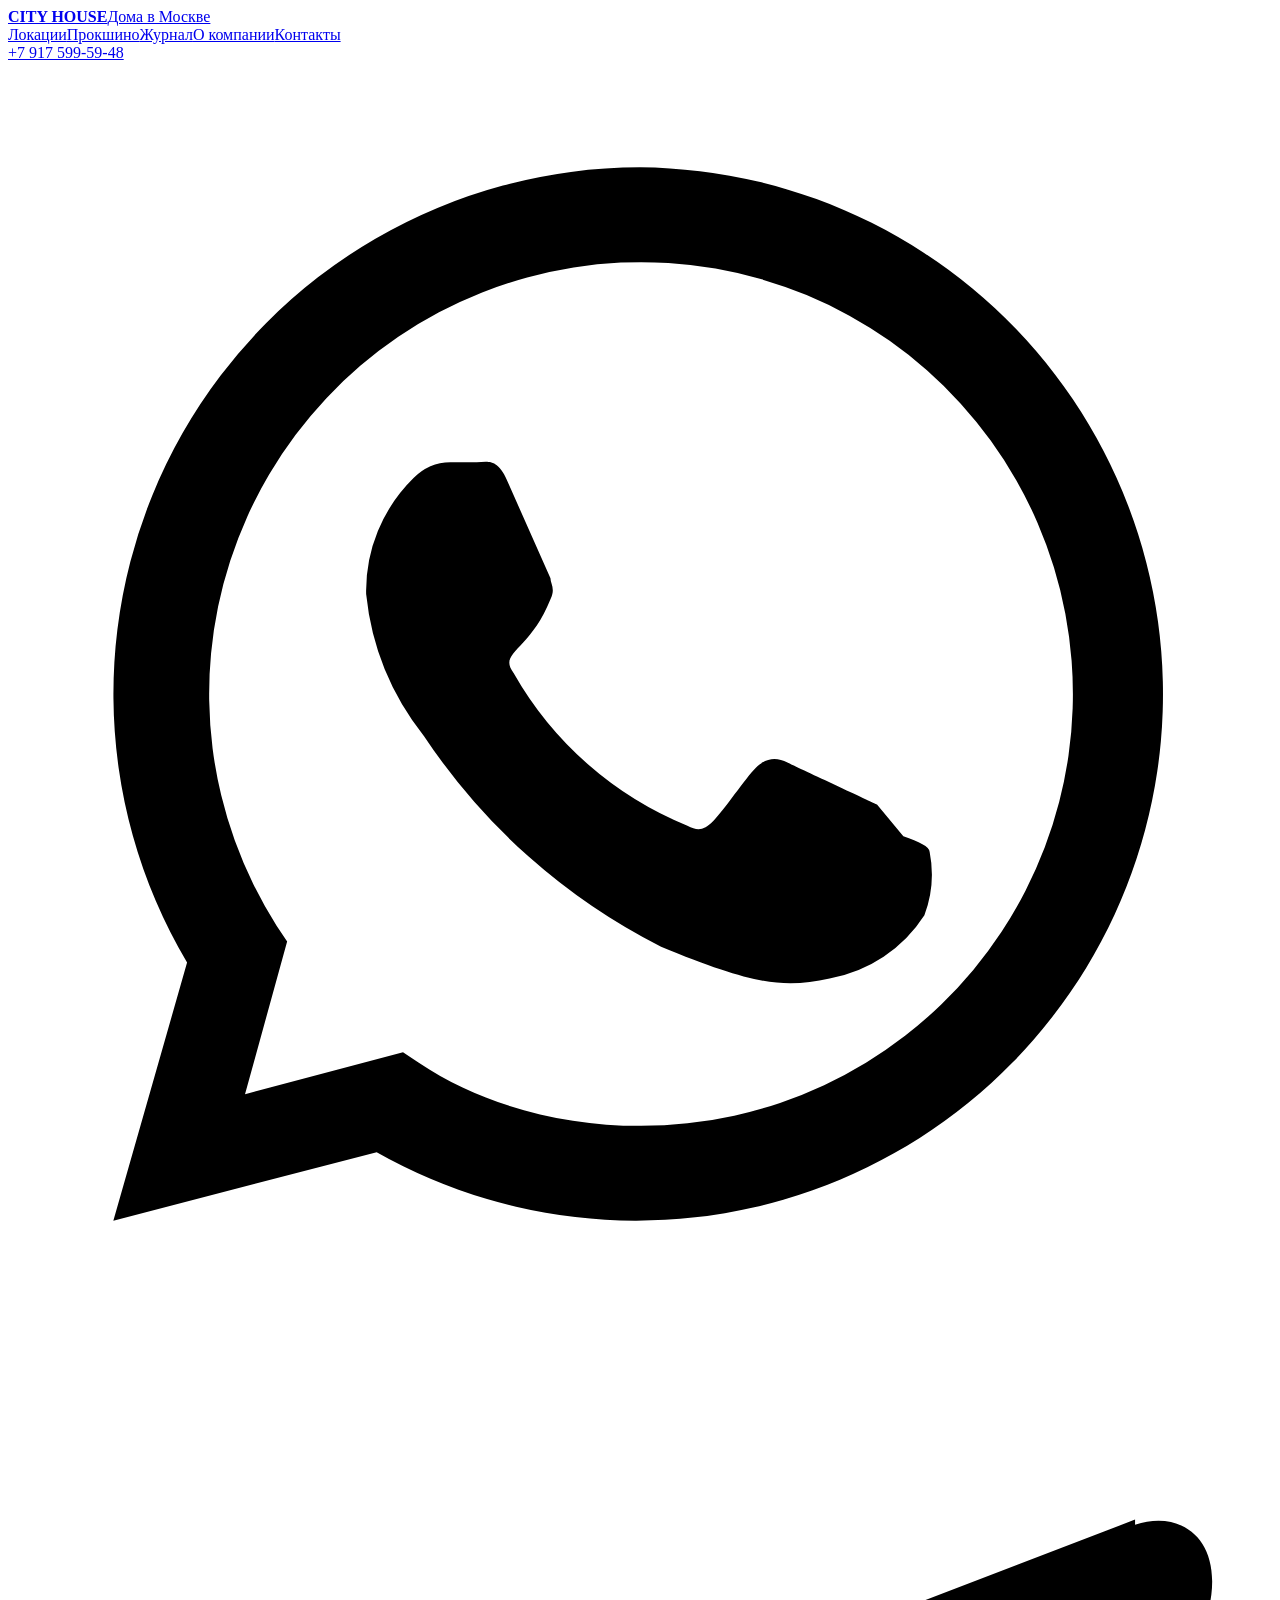
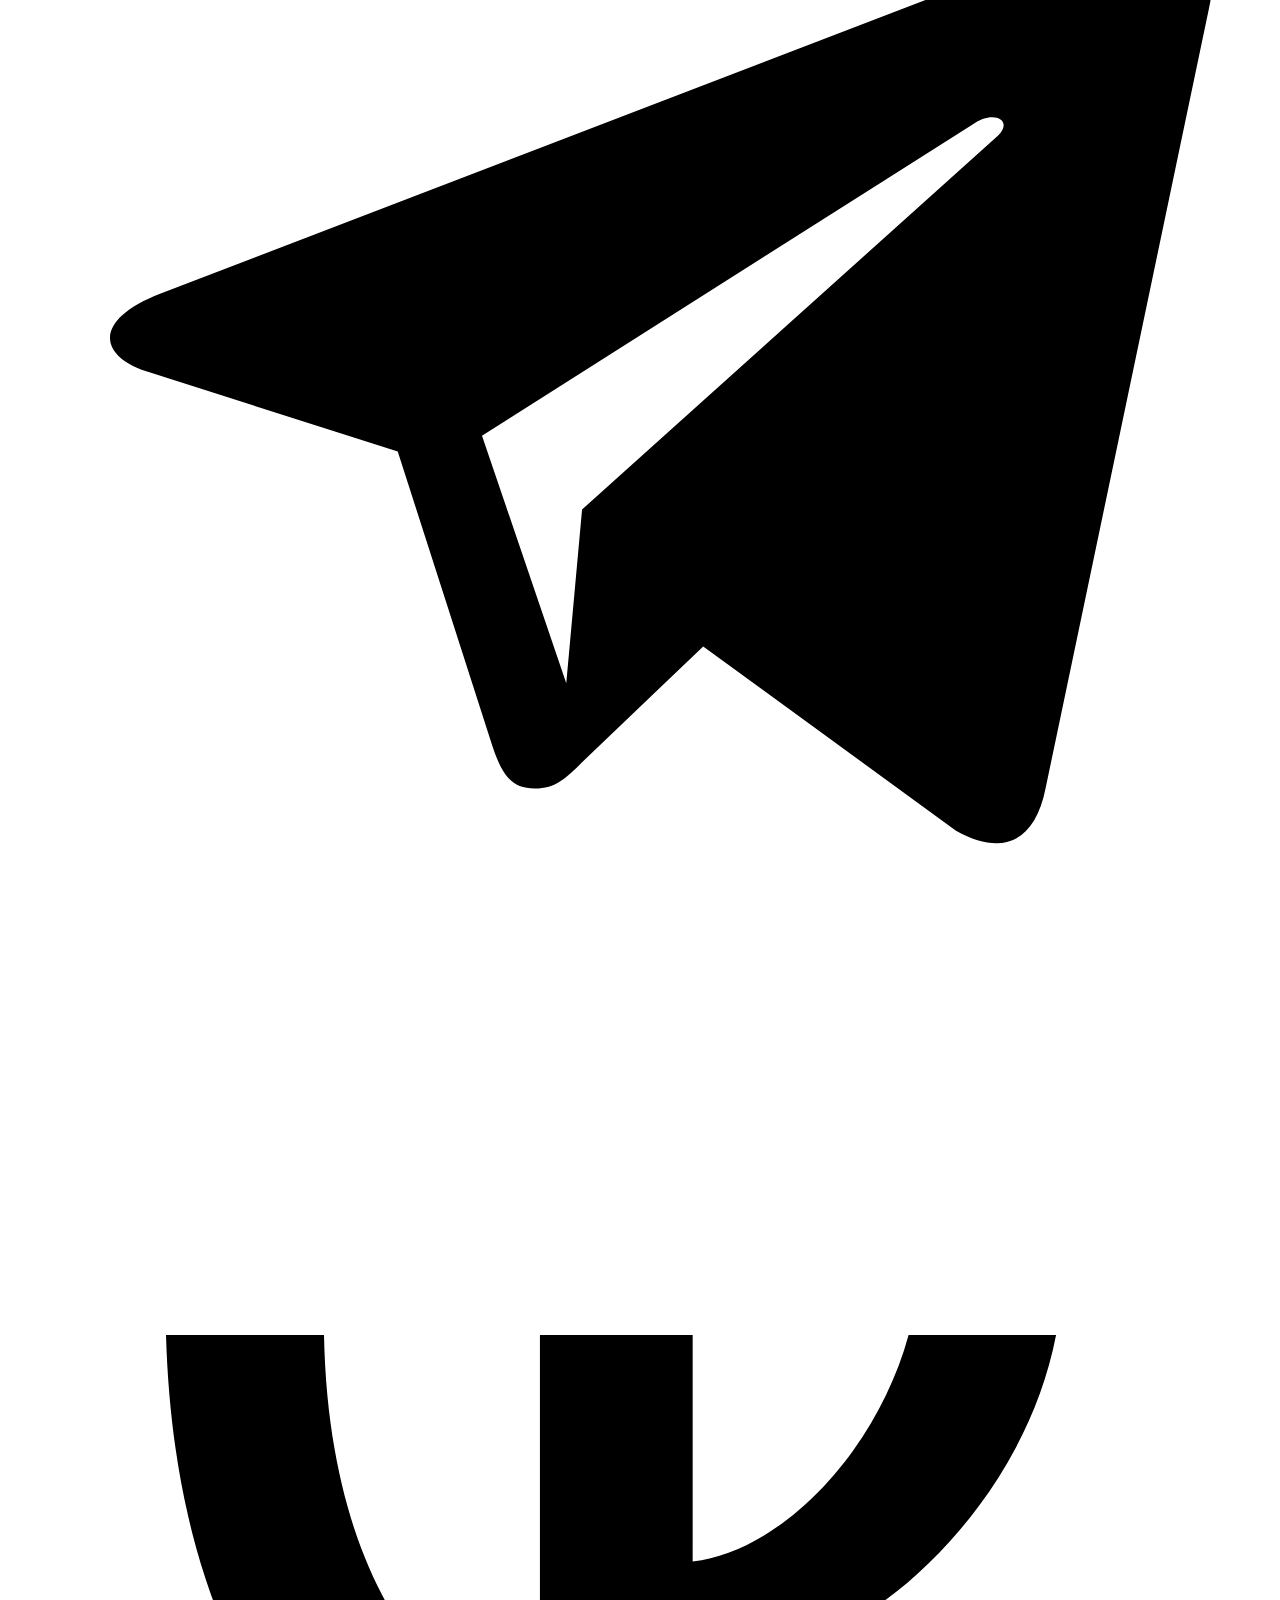
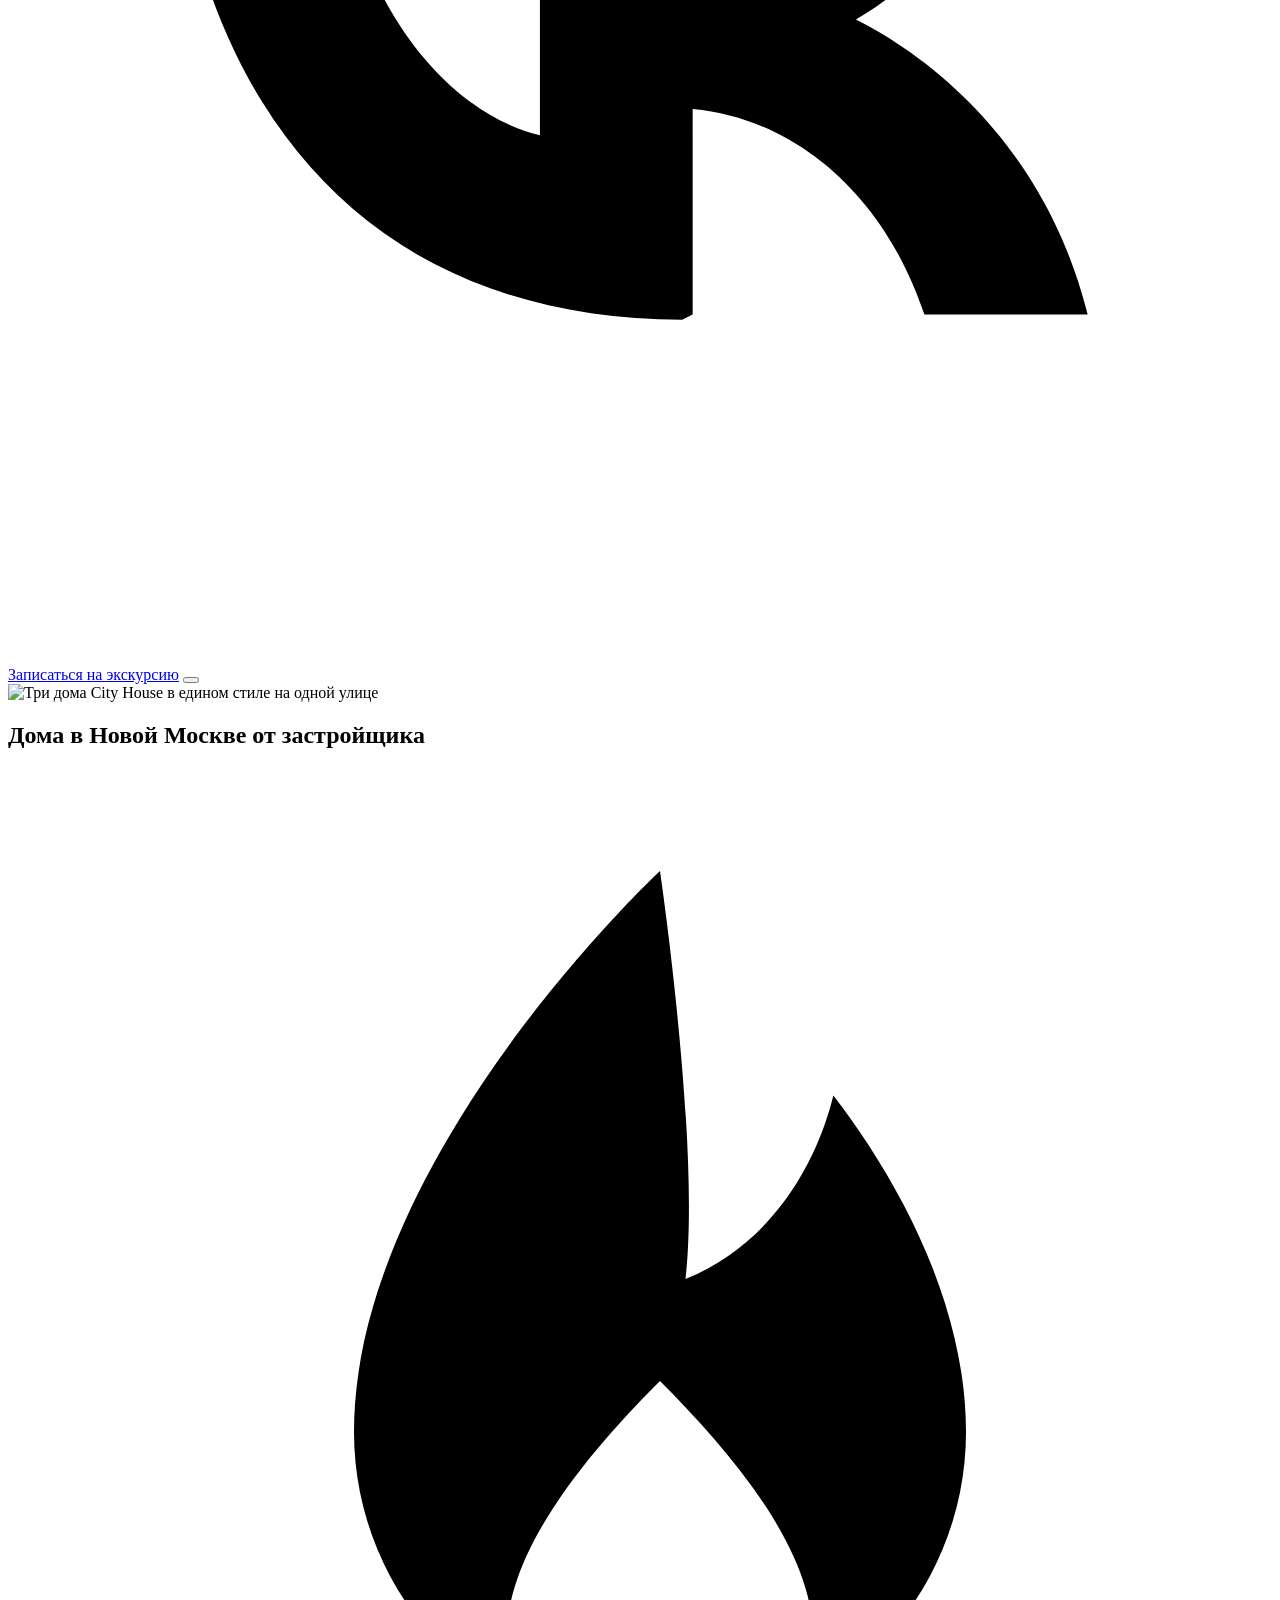
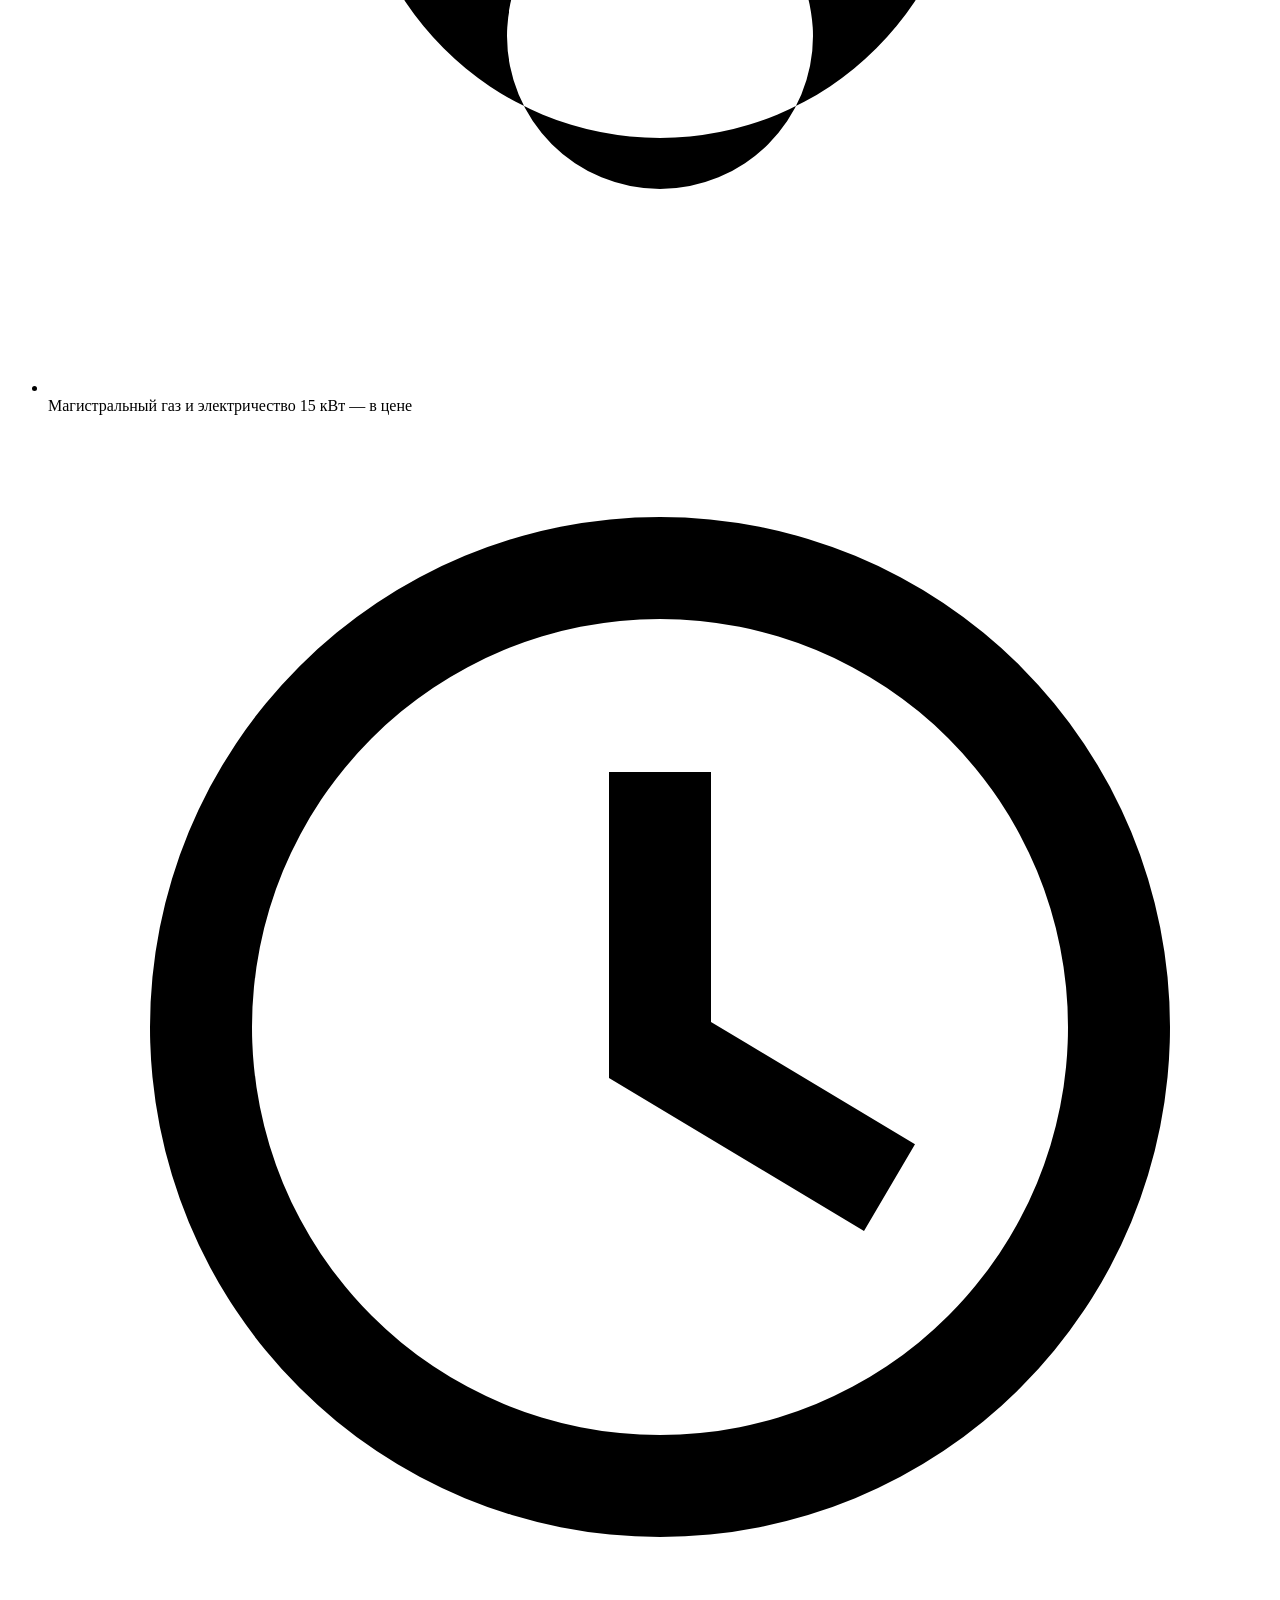
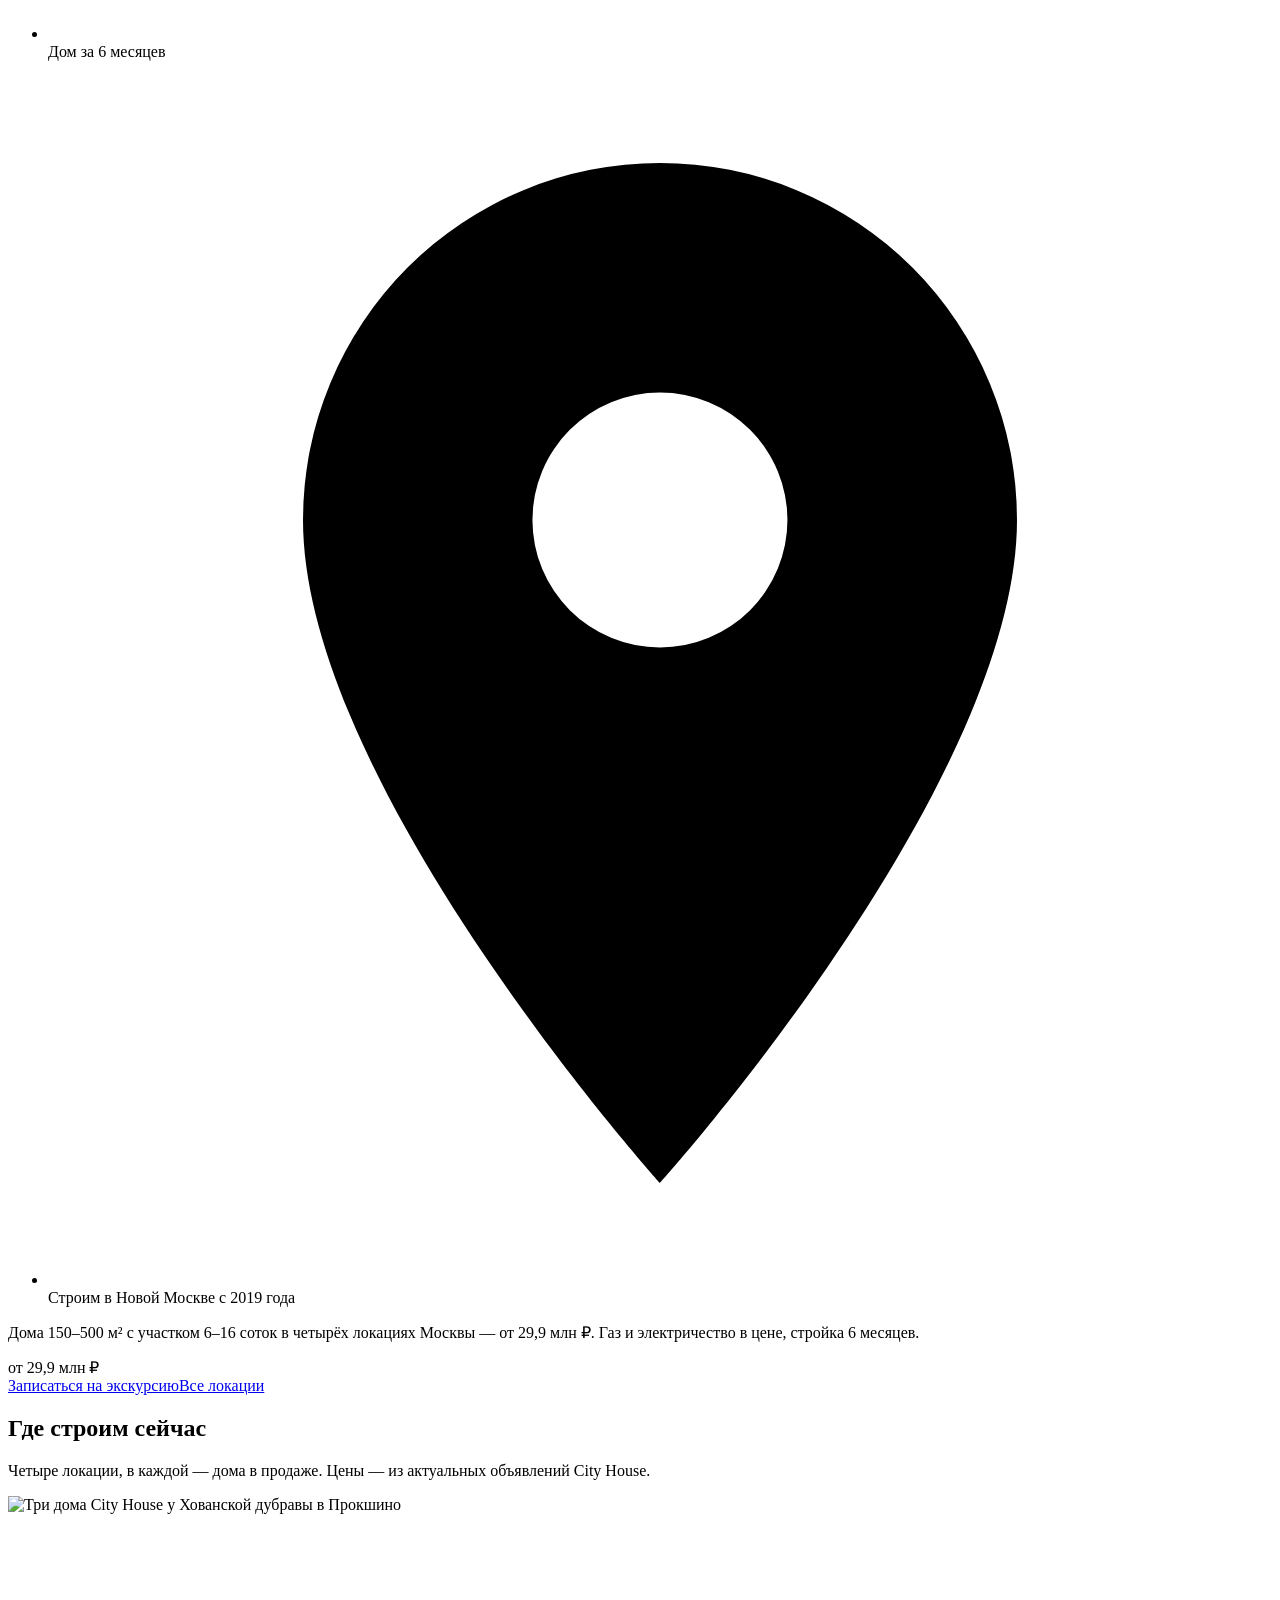
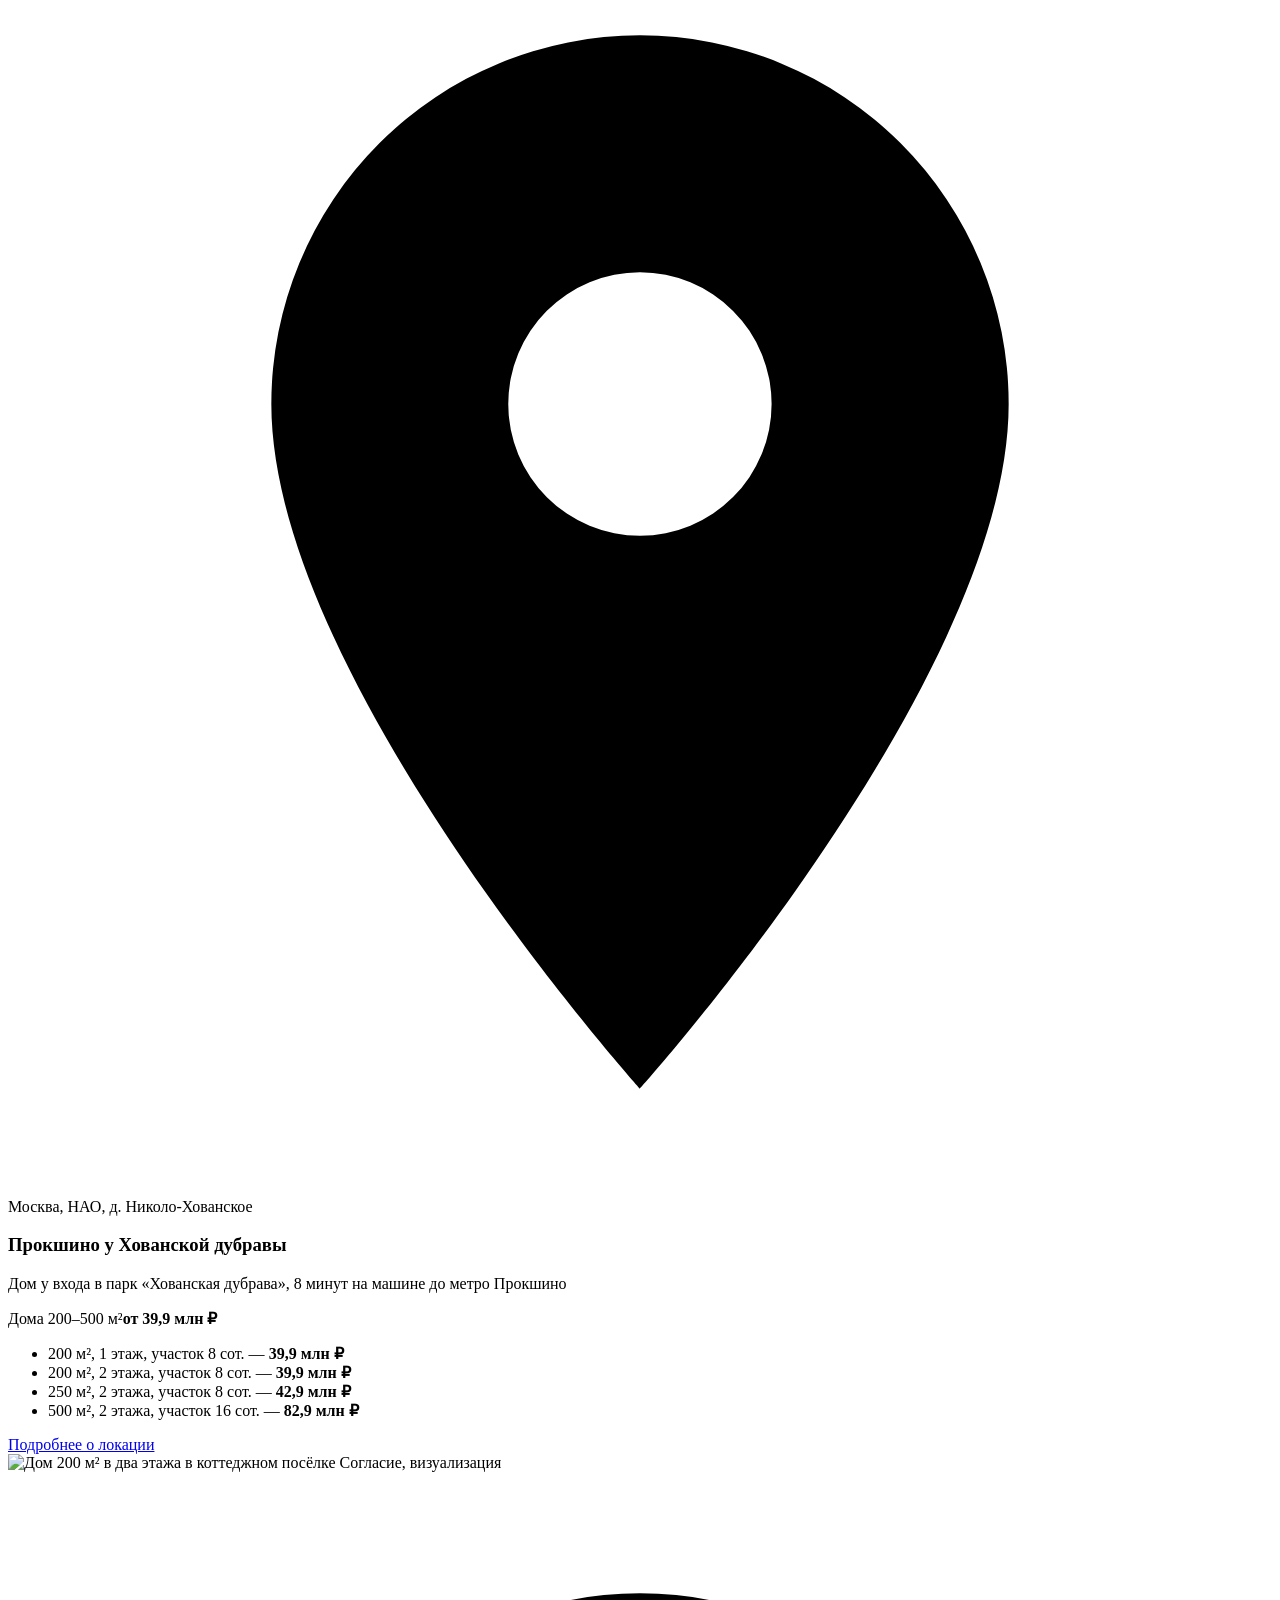
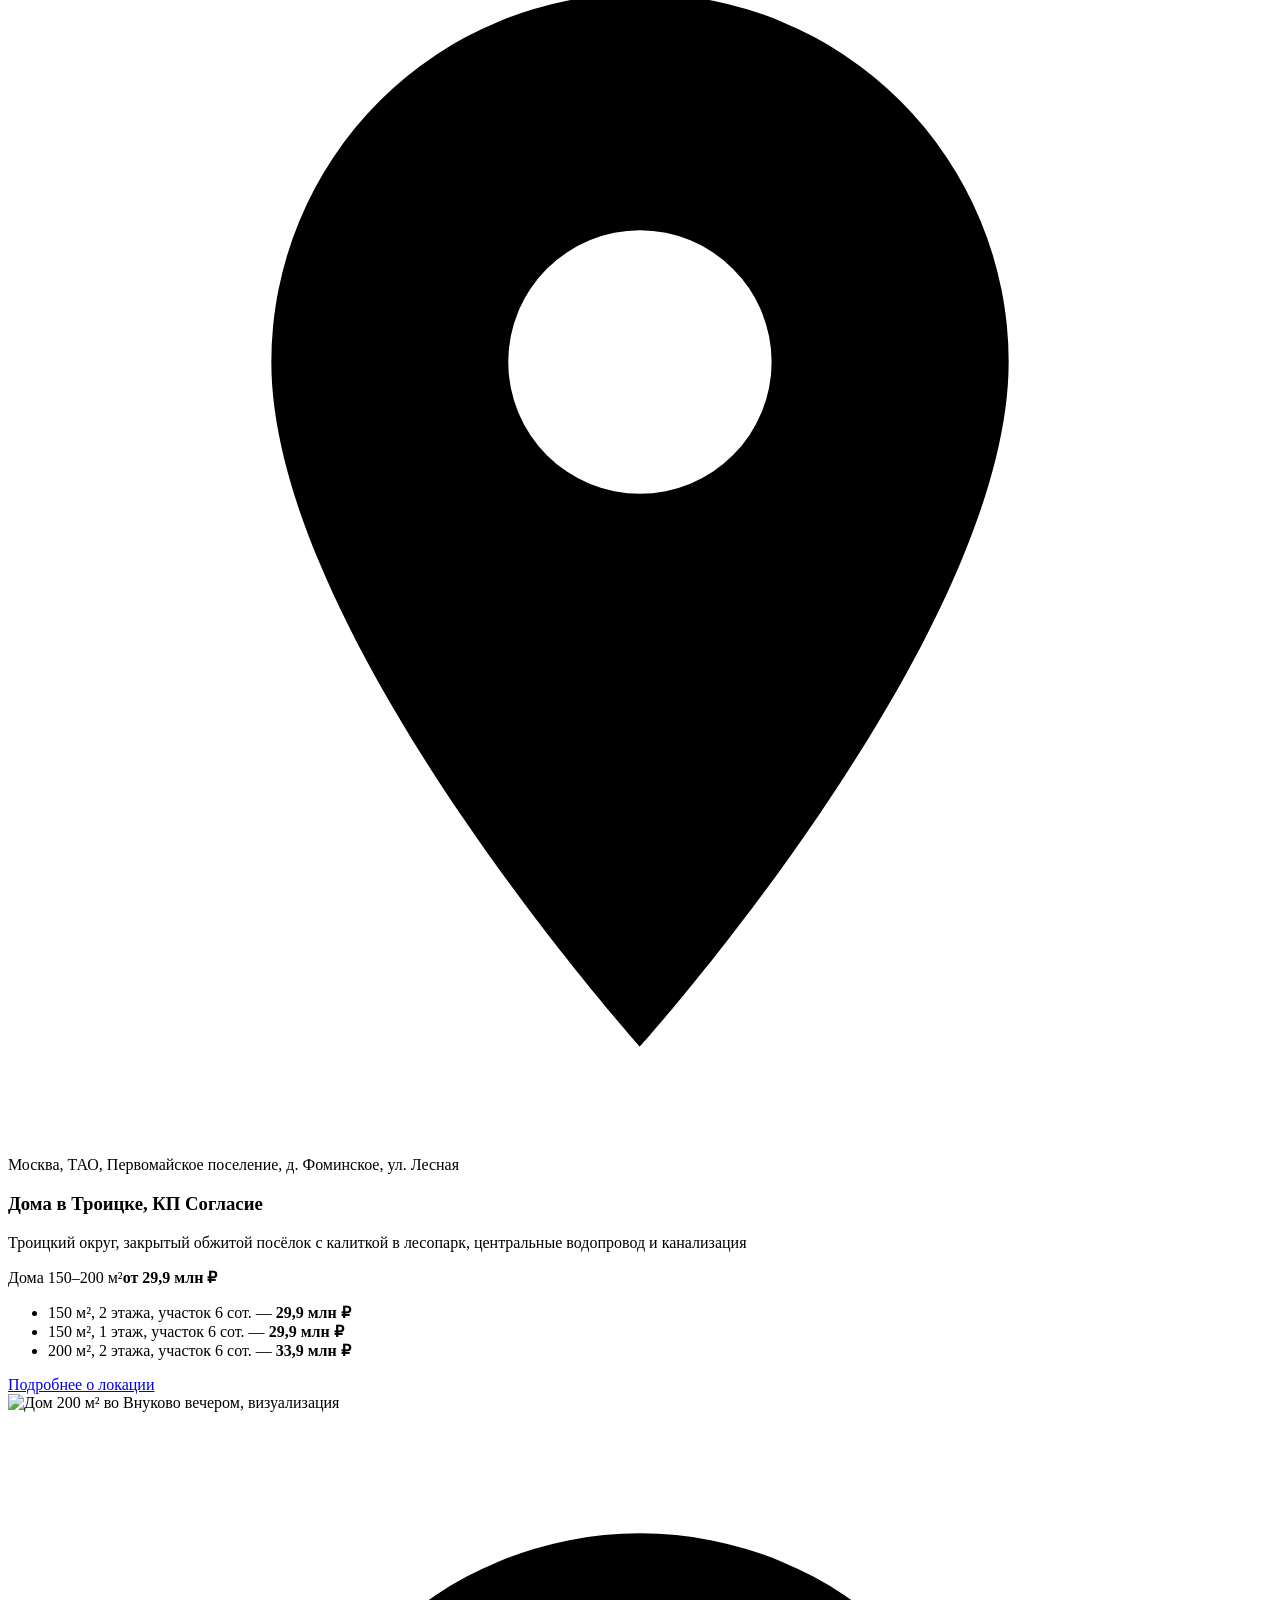
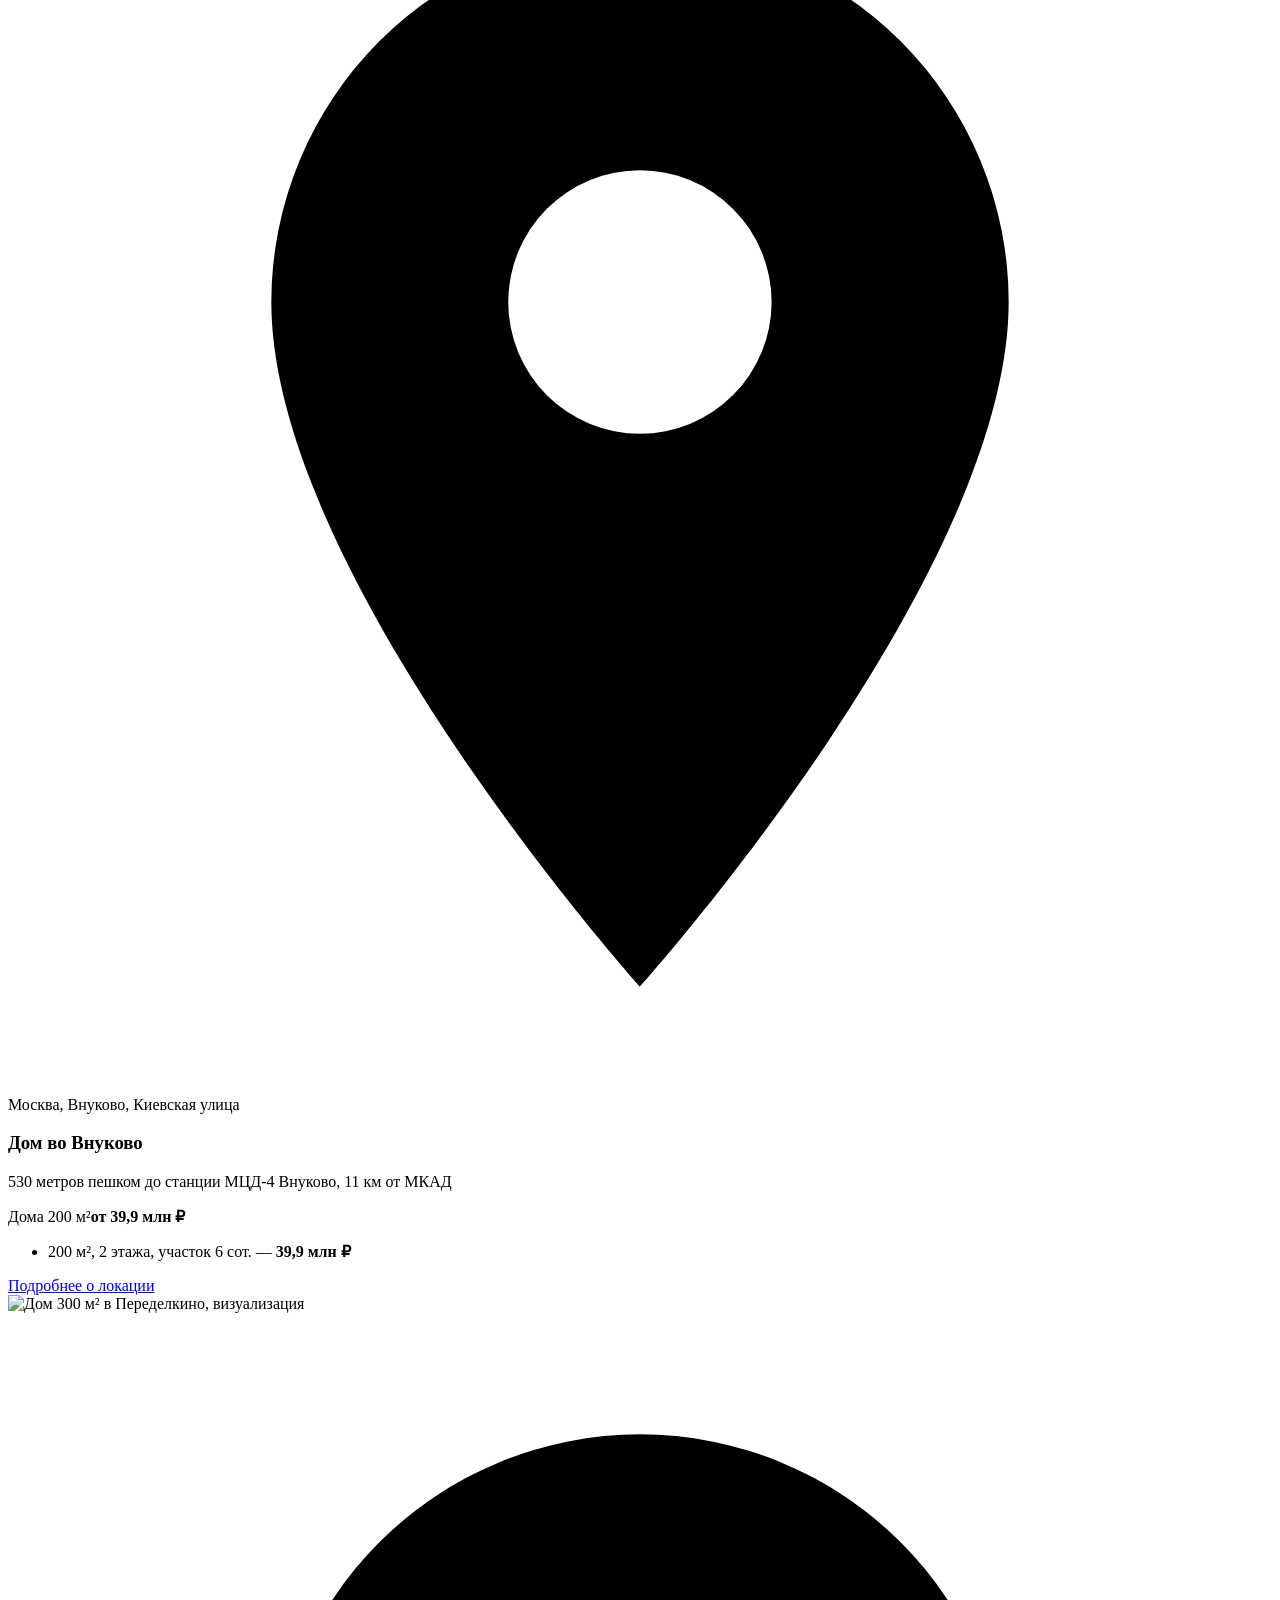
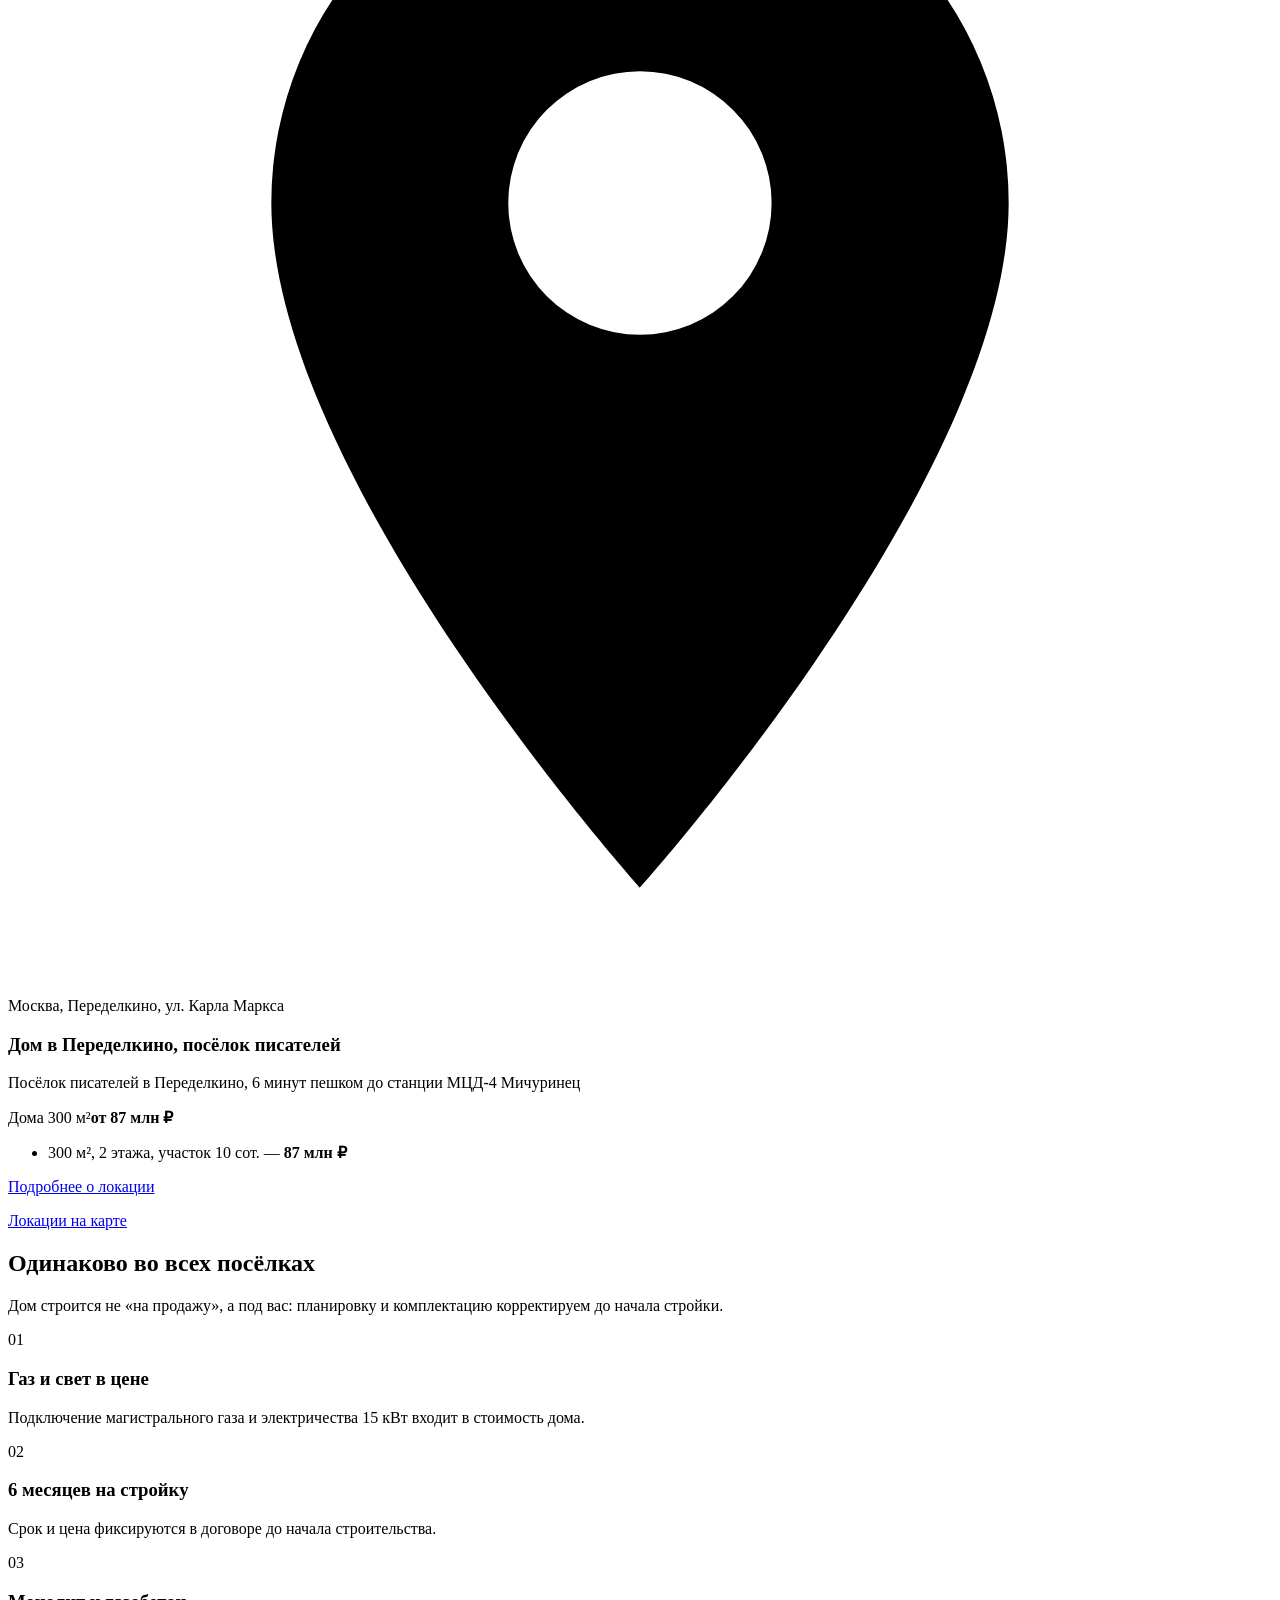
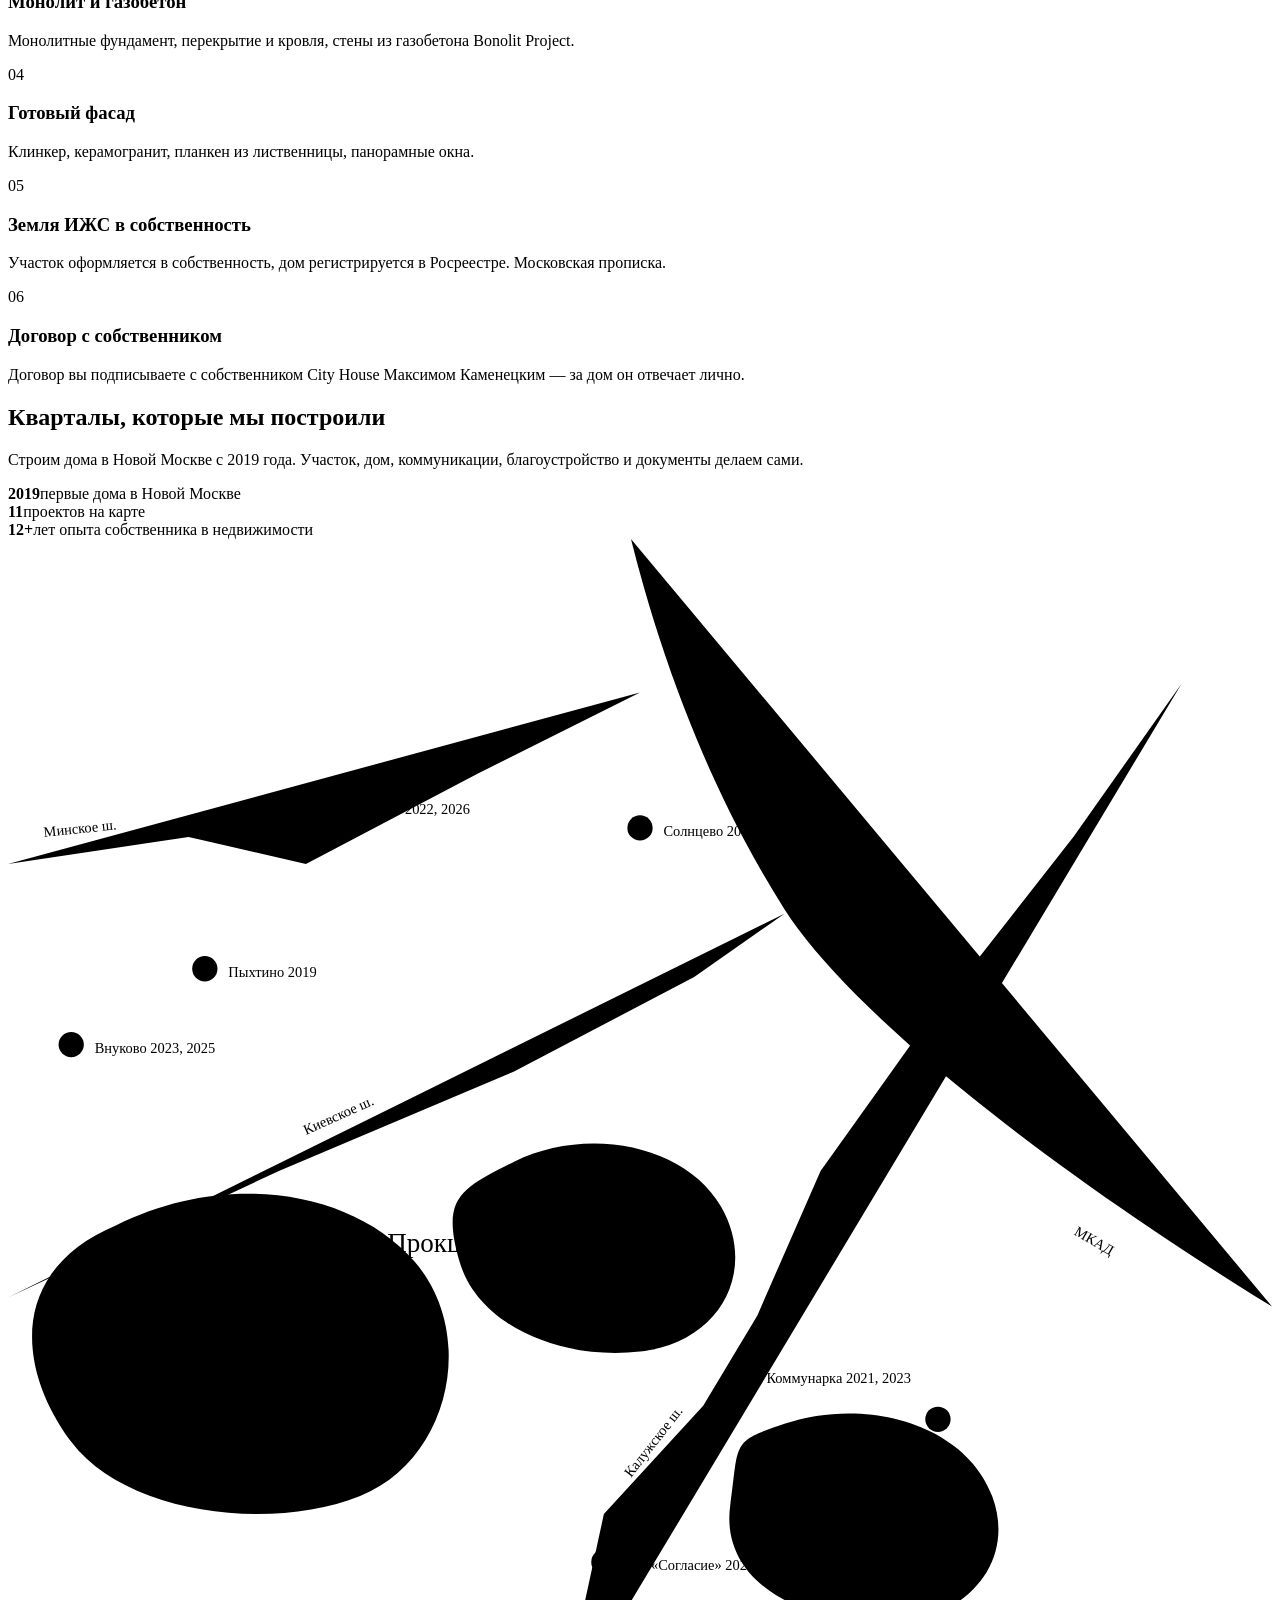
==== index.html @ 0c7457d8 "лендинги Внуково и Переделкино: УТП, лот во всю ширину" ====
<!doctype html>
<html lang="ru">
<head>
<script>document.documentElement.classList.add('js')</script>
<meta charset="utf-8">
<meta name="viewport" content="width=device-width, initial-scale=1, viewport-fit=cover">
<title>Купить дом в Новой Москве от застройщика · City House</title>
<meta name="description" content="Дома 150–500 м² с участком от застройщика: Прокшино и КП Согласие в Новой Москве, Внуково, Переделкино. Газ в цене, стройка 6 месяцев, от 29,9 млн ₽.">
<meta name="robots" content="noindex, nofollow">
<link rel="canonical" href="https://city-house.msk.ru/">
<meta property="og:type" content="website">
<meta property="og:locale" content="ru_RU">
<meta property="og:site_name" content="City House">
<meta property="og:title" content="Купить дом в Новой Москве от застройщика · City House">
<meta property="og:description" content="Дома 150–500 м² с участком от застройщика: Прокшино и КП Согласие в Новой Москве, Внуково, Переделкино. Газ в цене, стройка 6 месяцев, от 29,9 млн ₽.">
<meta property="og:url" content="https://city-house.msk.ru/">
<meta property="og:image" content="https://city-house.msk.ru/img/tri-doma.jpg">
<meta name="twitter:card" content="summary_large_image">
<link rel="preload" href="/city-house-preview/assets/fonts/prata-cyrillic.woff2" as="font" type="font/woff2" crossorigin>
<link rel="preload" href="/city-house-preview/assets/fonts/manrope-cyrillic.woff2" as="font" type="font/woff2" crossorigin>
<link rel="preload" as="image" href="/city-house-preview/img/tri-doma.webp" type="image/webp" fetchpriority="high">
<link rel="stylesheet" href="/city-house-preview/assets/site.css?v=6b08f1cf">
<link rel="icon" href="/city-house-preview/img/favicon.svg" type="image/svg+xml">
<link rel="icon" href="/city-house-preview/img/favicon-180.png" sizes="180x180" type="image/png">
<link rel="apple-touch-icon" href="/city-house-preview/img/favicon-180.png">
<script type="application/ld+json">
{
 "@context": "https://schema.org",
 "@graph": [
  {
   "@type": "Organization",
   "@id": "https://city-house.msk.ru/#org",
   "name": "City House",
   "url": "https://city-house.msk.ru/",
   "telephone": "+7 917 599-59-48",
   "email": "max-kamen@yandex.ru",
   "legalName": "ИП Каменецкий Максим Александрович",
   "taxID": "504106874779",
   "foundingDate": "2019",
   "address": {
    "@type": "PostalAddress",
    "addressLocality": "Москва",
    "addressCountry": "RU"
   },
   "areaServed": "Москва",
   "founder": {
    "@type": "Person",
    "name": "Максим Каменецкий"
   },
   "logo": "https://city-house.msk.ru/img/favicon-180.png"
  },
  {
   "@type": "WebSite",
   "@id": "https://city-house.msk.ru/#site",
   "url": "https://city-house.msk.ru/",
   "name": "City House",
   "inLanguage": "ru",
   "publisher": {
    "@id": "https://city-house.msk.ru/#org"
   }
  },
  {
   "@type": "FAQPage",
   "mainEntity": [
    {
     "@type": "Question",
     "name": "Что входит в цену дома?",
     "acceptedAnswer": {
      "@type": "Answer",
      "text": "Участок в собственность, дом и подключение магистрального газа и электричества 15 кВт — во всех локациях. Дом сдаётся в тёплом контуре с фасадом и коммуникациями и регистрируется в Росреестре. Внутренняя отделка в цену не входит."
     }
    },
    {
     "@type": "Question",
     "name": "Сколько строится дом?",
     "acceptedAnswer": {
      "@type": "Answer",
      "text": "6 месяцев. Срок и цена фиксируются в договоре до начала строительства."
     }
    },
    {
     "@type": "Question",
     "name": "Можно изменить планировку?",
     "acceptedAnswer": {
      "@type": "Answer",
      "text": "Да. Планировку, площадь и комплектацию корректируем под ваши пожелания."
     }
    },
    {
     "@type": "Question",
     "name": "Можно ли взять ипотеку?",
     "acceptedAnswer": {
      "@type": "Answer",
      "text": "Да, в том числе семейную. Подберём программу и сопроводим одобрение."
     }
    },
    {
     "@type": "Question",
     "name": "Нужен ли эскроу-счёт?",
     "acceptedAnswer": {
      "@type": "Answer",
      "text": "Готовый дом, зарегистрированный в Росреестре, продаётся по договору купли-продажи — эскроу такой сделке не нужен. Если вы хотите строить в ипотеку через эскроу, работаем с аккредитованными подрядчиками — это дороже примерно на 5%."
     }
    },
    {
     "@type": "Question",
     "name": "Можно приехать посмотреть?",
     "acceptedAnswer": {
      "@type": "Answer",
      "text": "Да, в любое удобное время: покажем участок, дом на стройке и готовый дом. Наши объекты — в 20 минутах друг от друга."
     }
    }
   ]
  }
 ]
}
</script>
</head>
<body>

<!-- ШАПКА: общая для всех страниц -->
<header class="site-head">
  <div class="hd">
    <a href="/city-house-preview/" class="logo"><b>CITY HOUSE</b><span>Дома в Москве</span></a>
    <nav aria-label="Разделы"><a href="/city-house-preview/lokacii/">Локации</a><a href="/city-house-preview/prokshino/">Прокшино</a><a href="/city-house-preview/zhurnal/">Журнал</a><a href="/city-house-preview/o-kompanii/">О компании</a><a href="/city-house-preview/kontakty/">Контакты</a></nav>
    <div class="hd-r">
      <a class="tel" href="tel:+79175995948">+7 917 599-59-48</a>
      <div class="msg"><a href="https://wa.me/79643208255" aria-label="WhatsApp" target="_blank" rel="noopener"><svg viewBox="0 0 24 24" aria-hidden="true"><path d="M12 2a10 10 0 0 0-8.6 15.1L2 22l5-1.3A10 10 0 1 0 12 2zm0 18.2c-1.5 0-3-.4-4.2-1.2l-.3-.2-3 .8.8-2.9-.2-.3A8.2 8.2 0 1 1 12 20.2zm4.5-6.1c-.2-.1-1.5-.7-1.7-.8s-.4-.1-.6.1-.6.8-.8 1-.3.2-.5.1a6.7 6.7 0 0 1-3.3-2.9c-.3-.4.3-.4.7-1.4.1-.2 0-.3 0-.4l-.8-1.8c-.2-.5-.4-.4-.6-.4h-.5a1 1 0 0 0-.7.3 3 3 0 0 0-.9 2.2 5.2 5.2 0 0 0 1.1 2.7 11.8 11.8 0 0 0 4.5 4c1.7.7 2.3.8 3.2.6a2.7 2.7 0 0 0 1.8-1.2 2.2 2.2 0 0 0 .1-1.2c0-.1-.2-.2-.5-.3z"/></svg></a><a href="https://t.me/romaluna" aria-label="Telegram" target="_blank" rel="noopener"><svg viewBox="0 0 24 24" aria-hidden="true"><path d="M21.4 3.6 2.9 10.7c-1.3.5-1.2 1.2-.2 1.5l4.7 1.5 1.8 5.6c.2.6.4.8.8.8s.6-.2.9-.5l2.3-2.2 4.8 3.5c.9.5 1.5.2 1.7-.8l3.1-14.8c.3-1.3-.5-1.9-1.4-1.6zM9 13.4l9.3-5.9c.4-.3.8-.1.5.2l-7.9 7.1-.3 3.3z"/></svg></a><a href="https://vk.ru/roma.luno" aria-label="ВКонтакте" target="_blank" rel="noopener"><svg viewBox="0 0 24 24" aria-hidden="true"><path d="M12.8 17.5C6.7 17.5 3.2 13.3 3 6.4h3c.1 5 2.4 7.2 4.1 7.6V6.4H13v4.3c1.7-.2 3.5-2.1 4.1-4.3h2.8c-.5 2.6-2.4 4.6-3.8 5.4 1.4.7 3.6 2.4 4.4 5.6h-3.1c-.7-2.1-2.3-3.7-4.4-3.9v3.9z"/></svg></a></div>
      <a href="#forms" class="btn btn-green">Записаться на экскурсию</a>
      <button type="button" class="burger" aria-label="Меню" aria-expanded="false"><span></span></button>
    </div>
  </div>
</header>

<main>
<section class="hero" id="top"><div class="hh"><picture><source srcset="/city-house-preview/img/tri-doma.webp" type="image/webp"><img src="/city-house-preview/img/tri-doma.jpg" alt="Три дома City House в едином стиле на одной улице" width="1920" height="1071" fetchpriority="high"></picture><div class="hh-c"><h1>Дома в Новой Москве от застройщика</h1><div class="hh-bot"><ul class="hh-utp"><li><svg viewBox="0 0 24 24" aria-hidden="true"><path d="M12 2s-6 5.6-6 11a6 6 0 0 0 12 0c0-2.5-1.3-4.9-2.6-6.6-.4 1.6-1.4 3-2.9 3.6C12.8 7.4 12 2 12 2zm0 18a3 3 0 0 1-3-3c0-1.7 1.6-3.6 3-5 1.4 1.4 3 3.3 3 5a3 3 0 0 1-3 3z"/></svg><span>Магистральный газ и электричество 15 кВт — в цене</span></li><li><svg viewBox="0 0 24 24" aria-hidden="true"><path d="M12 2a10 10 0 1 0 0 20 10 10 0 0 0 0-20zm0 2a8 8 0 1 1 0 16 8 8 0 0 1 0-16zm-1 3v6l5 3 1-1.7-4-2.4V7z"/></svg><span>Дом за 6 месяцев</span></li><li><svg viewBox="0 0 24 24" aria-hidden="true"><path d="M12 2a7 7 0 0 0-7 7c0 5.2 7 13 7 13s7-7.8 7-13a7 7 0 0 0-7-7zm0 9.5A2.5 2.5 0 1 1 12 6.5a2.5 2.5 0 0 1 0 5z"/></svg><span>Строим в Новой Москве с 2019 года</span></li></ul><div class="hh-r"><p>Дома 150–500 м² с участком 6–16 соток в четырёх локациях Москвы — от 29,9 млн ₽. Газ и электричество в цене, стройка 6 месяцев.</p><div class="hh-price">от 29,9 млн ₽</div><div class="hh-btns"><a class="btn btn-sand" href="#forms">Записаться на экскурсию</a><a href="/city-house-preview/lokacii/" class="hh-link">Все локации</a></div></div></div></div></div></section>

<!-- loc_cards -->
<section id="lokacii"><div class="wrap"><div class="sec-head rv"><h2>Где строим сейчас</h2><p class="lead">Четыре локации, в каждой — дома в продаже. Цены — из актуальных объявлений City House.</p></div><div class="lc-grid"><article class="lc"><div class="lc-img"><picture><source srcset="/city-house-preview/img/tri-doma.webp" type="image/webp"><img src="/city-house-preview/img/tri-doma.jpg" alt="Три дома City House у Хованской дубравы в Прокшино" width="1920" height="1071" loading="lazy" decoding="async"></picture></div><div class="lc-in"><p class="lc-addr"><svg viewBox="0 0 24 24" aria-hidden="true"><path d="M12 2a7 7 0 0 0-7 7c0 5.2 7 13 7 13s7-7.8 7-13a7 7 0 0 0-7-7zm0 9.5A2.5 2.5 0 1 1 12 6.5a2.5 2.5 0 0 1 0 5z"/></svg>Москва, НАО, д. Николо-Хованское</p><h3>Прокшино у Хованской дубравы</h3><p class="lc-short">Дом у входа в парк «Хованская дубрава», 8 минут на машине до метро Прокшино</p><div class="lc-row"><span>Дома 200–500 м²</span><b>от 39,9 млн ₽</b></div><ul class="lc-lots"><li>200 м², 1 этаж, участок 8 сот. — <b>39,9 млн ₽</b></li><li>200 м², 2 этажа, участок 8 сот. — <b>39,9 млн ₽</b></li><li>250 м², 2 этажа, участок 8 сот. — <b>42,9 млн ₽</b></li><li>500 м², 2 этажа, участок 16 сот. — <b>82,9 млн ₽</b></li></ul><a class="lc-more" href="/city-house-preview/prokshino/">Подробнее о локации</a></div></article><article class="lc"><div class="lc-img"><picture><source srcset="/city-house-preview/img/soglasie-200-2.webp" type="image/webp"><img src="/city-house-preview/img/soglasie-200-2.jpg" alt="Дом 200 м² в два этажа в коттеджном посёлке Согласие, визуализация" width="1280" height="550" loading="lazy" decoding="async"></picture></div><div class="lc-in"><p class="lc-addr"><svg viewBox="0 0 24 24" aria-hidden="true"><path d="M12 2a7 7 0 0 0-7 7c0 5.2 7 13 7 13s7-7.8 7-13a7 7 0 0 0-7-7zm0 9.5A2.5 2.5 0 1 1 12 6.5a2.5 2.5 0 0 1 0 5z"/></svg>Москва, ТАО, Первомайское поселение, д. Фоминское, ул. Лесная</p><h3>Дома в Троицке, КП Согласие</h3><p class="lc-short">Троицкий округ, закрытый обжитой посёлок с калиткой в лесопарк, центральные водопровод и канализация</p><div class="lc-row"><span>Дома 150–200 м²</span><b>от 29,9 млн ₽</b></div><ul class="lc-lots"><li>150 м², 2 этажа, участок 6 сот. — <b>29,9 млн ₽</b></li><li>150 м², 1 этаж, участок 6 сот. — <b>29,9 млн ₽</b></li><li>200 м², 2 этажа, участок 6 сот. — <b>33,9 млн ₽</b></li></ul><a class="lc-more" href="/city-house-preview/soglasie/">Подробнее о локации</a></div></article><article class="lc"><div class="lc-img"><picture><source srcset="/city-house-preview/img/vnukovo-fasad.webp" type="image/webp"><img src="/city-house-preview/img/vnukovo-fasad.jpg" alt="Дом 200 м² во Внуково вечером, визуализация" width="1280" height="905" loading="lazy" decoding="async"></picture></div><div class="lc-in"><p class="lc-addr"><svg viewBox="0 0 24 24" aria-hidden="true"><path d="M12 2a7 7 0 0 0-7 7c0 5.2 7 13 7 13s7-7.8 7-13a7 7 0 0 0-7-7zm0 9.5A2.5 2.5 0 1 1 12 6.5a2.5 2.5 0 0 1 0 5z"/></svg>Москва, Внуково, Киевская улица</p><h3>Дом во Внуково</h3><p class="lc-short">530 метров пешком до станции МЦД-4 Внуково, 11 км от МКАД</p><div class="lc-row"><span>Дома 200 м²</span><b>от 39,9 млн ₽</b></div><ul class="lc-lots"><li>200 м², 2 этажа, участок 6 сот. — <b>39,9 млн ₽</b></li></ul><a class="lc-more" href="/city-house-preview/vnukovo/">Подробнее о локации</a></div></article><article class="lc"><div class="lc-img"><picture><source srcset="/city-house-preview/img/peredelkino-fasad.webp" type="image/webp"><img src="/city-house-preview/img/peredelkino-fasad.jpg" alt="Дом 300 м² в Переделкино, визуализация" width="1024" height="713" loading="lazy" decoding="async"></picture></div><div class="lc-in"><p class="lc-addr"><svg viewBox="0 0 24 24" aria-hidden="true"><path d="M12 2a7 7 0 0 0-7 7c0 5.2 7 13 7 13s7-7.8 7-13a7 7 0 0 0-7-7zm0 9.5A2.5 2.5 0 1 1 12 6.5a2.5 2.5 0 0 1 0 5z"/></svg>Москва, Переделкино, ул. Карла Маркса</p><h3>Дом в Переделкино, посёлок писателей</h3><p class="lc-short">Посёлок писателей в Переделкино, 6 минут пешком до станции МЦД-4 Мичуринец</p><div class="lc-row"><span>Дома 300 м²</span><b>от 87 млн ₽</b></div><ul class="lc-lots"><li>300 м², 2 этажа, участок 10 сот. — <b>87 млн ₽</b></li></ul><a class="lc-more" href="/city-house-preview/peredelkino/">Подробнее о локации</a></div></article></div><p class="sec-more"><a class="btn btn-line" href="/city-house-preview/lokacii/">Локации на карте</a></p></div></section>

<!-- features -->
<section class=tint><div class="wrap"><div class="sec-head rv"><h2>Одинаково во всех посёлках</h2><p class="lead">Дом строится не «на продажу», а под вас: планировку и комплектацию корректируем до начала стройки.</p></div><div class="ft-grid rv"><div class="ft-i"><span class="no">01</span><h3>Газ и свет в цене</h3><p>Подключение магистрального газа и электричества 15 кВт входит в стоимость дома.</p></div><div class="ft-i"><span class="no">02</span><h3>6 месяцев на стройку</h3><p>Срок и цена фиксируются в договоре до начала строительства.</p></div><div class="ft-i"><span class="no">03</span><h3>Монолит и газобетон</h3><p>Монолитные фундамент, перекрытие и кровля, стены из газобетона Bonolit Project.</p></div><div class="ft-i"><span class="no">04</span><h3>Готовый фасад</h3><p>Клинкер, керамогранит, планкен из лиственницы, панорамные окна.</p></div><div class="ft-i"><span class="no">05</span><h3>Земля ИЖС в собственность</h3><p>Участок оформляется в собственность, дом регистрируется в Росреестре. Московская прописка.</p></div><div class="ft-i"><span class="no">06</span><h3>Договор с собственником</h3><p>Договор вы подписываете с собственником City House Максимом Каменецким — за дом он отвечает лично.</p></div></div></div></section>

<!-- proj -->
<section class="proj" id="projects"><div class="wrap"><div class="proj-head"><div class="rv"><h2>Кварталы, которые мы построили</h2></div><p class="lead rv">Строим дома в Новой Москве с 2019 года. Участок, дом, коммуникации, благоустройство и документы делаем сами.</p></div><div class="proj-num rv"><div><b>2019</b><span>первые дома в Новой Москве</span></div><div><b>11</b><span>проектов на карте</span></div><div><b>12+</b><span>лет опыта собственника в недвижимости</span></div></div><div class="pmap rv"><div class="pmap-svg"><svg viewBox="0 0 1400 1310" role="img" aria-label="Карта проектов City House в Новой Москве"><path class="gr" d="M120 760c120-60 260-40 330 40s40 220-60 260-260 20-320-60-70-190 50-240zM560 690c80-40 190-20 230 50s0 150-90 160-180-30-200-100 0-80 60-110zM860 980c90-30 200 0 230 80s-40 150-140 140-160-60-150-130 0-70 60-90z"/>
<path class="rd mkad" d="M690 0C730 160 790 300 860 410S1140 690 1400 850"/><path class="rd" d="M0 840 300 700l260-110 200-105 100-70"/>
<path class="rd" d="M610 1310 660 1080l110-120 60-100 70-160 100-140 180-230 120-170"/><path class="rd" d="M0 360 200 330l130 30 190-100 180-90"/>
<text class="rl" x="1180" y="770" transform="rotate(30 1180 770)">МКАД</text><text class="rl" x="330" y="660" transform="rotate(-24 330 660)">Киевское ш.</text>
<text class="rl" x="690" y="1040" transform="rotate(-52 690 1040)">Калужское ш.</text><text class="rl" x="40" y="330" transform="rotate(-6 40 330)">Минское ш.</text><g class="pt" data-y="2019"><circle cx="218" cy="476" r="14"/><text x="244" y="485">Пыхтино <tspan>2019</tspan></text></g><g class="pt" data-y="2020 2022"><circle cx="700" cy="320" r="14"/><text x="726" y="329">Солнцево <tspan>2020, 2022</tspan></text></g><g class="pt" data-y="2022 2026"><circle cx="320" cy="296" r="14"/><text x="346" y="305">Переделкино <tspan>2022, 2026</tspan></text></g><g class="pt" data-y="2023 2025"><circle cx="70" cy="560" r="14"/><text x="96" y="569">Внуково <tspan>2023, 2025</tspan></text></g><g class="pt" data-y="2021 2023"><circle cx="1030" cy="975" r="14"/><text x="840" y="935">Коммунарка <tspan>2021, 2023</tspan></text></g><g class="pt" data-y="2025"><circle cx="660" cy="1133" r="14"/><text x="686" y="1142">КП «Согласие» <tspan>2025</tspan></text></g><g class="pt now" data-y="2026"><circle cx="660" cy="826" r="18"/><text x="420" y="790" style="font-size:30px">Прокшино <tspan>2026</tspan></text></g></svg></div><div class="pmap-side" id="pmapSide"><div class="eyebrow">Проекты по годам</div><button type="button" data-y="2019"><b>2019</b><span>Пыхтино</span></button><button type="button" data-y="2020"><b>2020</b><span>Солнцево</span></button><button type="button" data-y="2021"><b>2021</b><span>Коммунарка</span></button><button type="button" data-y="2022"><b>2022</b><span>Солнцево, Переделкино</span></button><button type="button" data-y="2023"><b>2023</b><span>Внуково, Коммунарка</span></button><button type="button" data-y="2025"><b>2025</b><span>Внуково, КП «Согласие»</span></button><button type="button" data-y="2026"><b>2026</b><span>Переделкино, Прокшино</span></button></div></div><div class="timeline rv"><div class="tl"><b>Пыхтино</b><span>2019</span></div><div class="tl"><b>Солнцево</b><span>2020 · 2022</span></div><div class="tl"><b>Коммунарка</b><span>2021 · 2023</span></div><div class="tl"><b>Переделкино</b><span>2022 · 2026</span></div><div class="tl"><b>Внуково</b><span>2023 · 2025</span></div><div class="tl"><b>КП «Согласие»</b><span>2025</span></div><div class="tl now"><b>Прокшино</b><span>2026 · продажа сейчас</span></div><div class="tl"><b>Все в 20 минутах</b><span>друг от друга — покажем вживую</span><br><a class="btn btn-sand" href="#forms">Записаться на экскурсию</a></div></div></div></section>

<!-- cards -->
<section><div class="wrap"><div class="sec-head rv"><h2>Журнал</h2><p class="lead">Что важно знать о жизни в доме у леса и о выборе участка.</p></div><div class="rel-g rv"><a href="/city-house-preview/zhurnal/hovanskaya-dubrava/"><picture><source srcset="/city-house-preview/img/zh/oblozhka.webp" type="image/webp"><img src="/city-house-preview/img/zh/oblozhka.jpg" alt="" width="1307" height="729" loading="lazy" decoding="async"></picture><b>Дом у дубравы: что даёт соседство с вековым лесом</b><span>Вид из окон, свет, тишина и прогулки без машины</span></a><a href="/city-house-preview/prokshino/#choose"><picture><source srcset="/city-house-preview/img/dom250.webp" type="image/webp"><img src="/city-house-preview/img/dom250.jpg" alt="" width="1400" height="788" loading="lazy" decoding="async"></picture><b>Поставьте дом на участок</b><span>Конструктор домов 200, 250 и 500 м² в Прокшино</span></a><a href="/city-house-preview/o-kompanii/"><picture><source srcset="/city-house-preview/img/fasad-vecher.webp" type="image/webp"><img src="/city-house-preview/img/fasad-vecher.jpg" alt="" width="1400" height="785" loading="lazy" decoding="async"></picture><b>О компании</b><span>Кто строит и как устроена работа</span></a></div></div></section>

<!-- faq -->
<section id="faq"><div class="wrap faq"><div class="rv"><h2>Частые вопросы</h2><div class="contact-box"><p class="cb-t">Не нашли ответ?</p><a class="tel" href="tel:+79175995948">+7 917 599-59-48</a><div class="msg" style="display:flex"><a href="https://wa.me/79643208255" aria-label="WhatsApp" target="_blank" rel="noopener"><svg viewBox="0 0 24 24" aria-hidden="true"><path d="M12 2a10 10 0 0 0-8.6 15.1L2 22l5-1.3A10 10 0 1 0 12 2zm0 18.2c-1.5 0-3-.4-4.2-1.2l-.3-.2-3 .8.8-2.9-.2-.3A8.2 8.2 0 1 1 12 20.2zm4.5-6.1c-.2-.1-1.5-.7-1.7-.8s-.4-.1-.6.1-.6.8-.8 1-.3.2-.5.1a6.7 6.7 0 0 1-3.3-2.9c-.3-.4.3-.4.7-1.4.1-.2 0-.3 0-.4l-.8-1.8c-.2-.5-.4-.4-.6-.4h-.5a1 1 0 0 0-.7.3 3 3 0 0 0-.9 2.2 5.2 5.2 0 0 0 1.1 2.7 11.8 11.8 0 0 0 4.5 4c1.7.7 2.3.8 3.2.6a2.7 2.7 0 0 0 1.8-1.2 2.2 2.2 0 0 0 .1-1.2c0-.1-.2-.2-.5-.3z"/></svg></a><a href="https://t.me/romaluna" aria-label="Telegram" target="_blank" rel="noopener"><svg viewBox="0 0 24 24" aria-hidden="true"><path d="M21.4 3.6 2.9 10.7c-1.3.5-1.2 1.2-.2 1.5l4.7 1.5 1.8 5.6c.2.6.4.8.8.8s.6-.2.9-.5l2.3-2.2 4.8 3.5c.9.5 1.5.2 1.7-.8l3.1-14.8c.3-1.3-.5-1.9-1.4-1.6zM9 13.4l9.3-5.9c.4-.3.8-.1.5.2l-7.9 7.1-.3 3.3z"/></svg></a><a href="https://vk.ru/roma.luno" aria-label="ВКонтакте" target="_blank" rel="noopener"><svg viewBox="0 0 24 24" aria-hidden="true"><path d="M12.8 17.5C6.7 17.5 3.2 13.3 3 6.4h3c.1 5 2.4 7.2 4.1 7.6V6.4H13v4.3c1.7-.2 3.5-2.1 4.1-4.3h2.8c-.5 2.6-2.4 4.6-3.8 5.4 1.4.7 3.6 2.4 4.4 5.6h-3.1c-.7-2.1-2.3-3.7-4.4-3.9v3.9z"/></svg></a></div><p style="margin-top:12px;font-size:15px;color:var(--muted)">MAX: +7 964 320-82-55</p></div></div><div class="rv"><details open><summary>Что входит в цену дома?</summary><p>Участок в собственность, дом и подключение магистрального газа и электричества 15 кВт — во всех локациях. Дом сдаётся в тёплом контуре с фасадом и коммуникациями и регистрируется в Росреестре. Внутренняя отделка в цену не входит.</p></details><details><summary>Сколько строится дом?</summary><p>6 месяцев. Срок и цена фиксируются в договоре до начала строительства.</p></details><details><summary>Можно изменить планировку?</summary><p>Да. Планировку, площадь и комплектацию корректируем под ваши пожелания.</p></details><details><summary>Можно ли взять ипотеку?</summary><p>Да, в том числе семейную. Подберём программу и сопроводим одобрение.</p></details><details><summary>Нужен ли эскроу-счёт?</summary><p>Готовый дом, зарегистрированный в Росреестре, продаётся по договору купли-продажи — эскроу такой сделке не нужен. Если вы хотите строить в ипотеку через эскроу, работаем с аккредитованными подрядчиками — это дороже примерно на 5%.</p></details><details><summary>Можно приехать посмотреть?</summary><p>Да, в любое удобное время: покажем участок, дом на стройке и готовый дом. Наши объекты — в 20 минутах друг от друга.</p></details></div></div></section>

<!-- forms -->
<section id="forms"><div class="wrap forms"><div class="form rv"><picture><source srcset="/city-house-preview/img/zakat.webp" type="image/webp"><img src="/city-house-preview/img/zakat.jpg" alt="" width="1400" height="788" loading="lazy" decoding="async"></picture><div class="form-in"><div><h3>Покажем дом на стройке и готовый дом</h3><p>Приезжайте в любое удобное время: покажем участок и наши готовые дома — все в 20 минутах друг от друга.</p></div><form data-kind="ekskursiya" novalidate><input type="hidden" name="kind" value="ekskursiya"><input type="hidden" name="page" value=""><input type="hidden" name="src" value=""><label class="fl"><span>Имя</span><input type="text" name="name" autocomplete="given-name" required></label><label class="fl"><span>Телефон</span><input type="tel" name="phone" inputmode="tel" autocomplete="tel" placeholder="+7 900 000-00-00" required><em class="err">Проверьте номер: нужно 11 цифр, начиная с +7</em></label><label class="agree"><input type="checkbox" name="agree" required> <span>Согласен на обработку персональных данных по <a href="/city-house-preview/politika/">политике</a></span></label><button class="btn btn-sand">Записаться на экскурсию</button></form><div class="done">Спасибо! Позвоним и договоримся о времени.</div></div></div><div class="form rv"><picture><source srcset="/city-house-preview/img/gostinaya.webp" type="image/webp"><img src="/city-house-preview/img/gostinaya.jpg" alt="" width="900" height="1117" loading="lazy" decoding="async"></picture><div class="form-in"><div><h3>Спроектируем дом под ваш образ жизни</h3><p>Планировку, площадь и комплектацию можно скорректировать. Расскажите, как живёт ваша семья — предложим вариант.</p></div><form data-kind="proekt" novalidate><input type="hidden" name="kind" value="proekt"><input type="hidden" name="page" value=""><input type="hidden" name="src" value=""><label class="fl"><span>Имя</span><input type="text" name="name" autocomplete="given-name" required></label><label class="fl"><span>Телефон</span><input type="tel" name="phone" inputmode="tel" autocomplete="tel" placeholder="+7 900 000-00-00" required><em class="err">Проверьте номер: нужно 11 цифр, начиная с +7</em></label><label class="agree"><input type="checkbox" name="agree" required> <span>Согласен на обработку персональных данных по <a href="/city-house-preview/politika/">политике</a></span></label><button class="btn btn-sand">Обсудить проект</button></form><div class="done">Спасибо! Свяжемся и обсудим ваш дом.</div></div></div></div></section>
</main>

<!-- ПОДВАЛ: общий для всех страниц -->
<footer>
  <div class="wrap">
    <div class="ft">
      <div><a href="/city-house-preview/" class="logo"><b>CITY HOUSE</b><span>Дома в Москве</span></a><p style="margin-top:20px">Строим в Москве: Прокшино, КП Согласие, Внуково, Переделкино</p><ul class="ft-nav"><li><a href="/city-house-preview/lokacii/">Локации</a></li><li><a href="/city-house-preview/prokshino/">Прокшино</a></li><li><a href="/city-house-preview/zhurnal/">Журнал</a></li><li><a href="/city-house-preview/o-kompanii/">О компании</a></li><li><a href="/city-house-preview/kontakty/">Контакты</a></li></ul></div>
      <div><p>Телефон</p><a href="tel:+79175995948" class="ft-tel">+7 917 599-59-48</a><p style="margin-top:12px"><a href="https://wa.me/79643208255">WhatsApp</a> · <a href="https://t.me/romaluna">Telegram</a> · <a href="https://vk.ru/roma.luno">ВКонтакте</a> · MAX +7 964 320-82-55</p><p style="margin-top:12px"><a href="/city-house-preview/politika/">Политика обработки персональных данных</a></p></div>
      <div><p>ИП Каменецкий Максим Александрович</p><p>ИНН 504106874779</p><p>ОГРНИП 319508100173016</p><p><a href="mailto:max-kamen@yandex.ru">max-kamen@yandex.ru</a></p></div>
    </div>
    <div class="ft-note">Дома продаются на стадии проекта и стройки — на изображениях визуализации. Интерьеры — варианты отделки, в цену не входят. Информация на сайте не является публичной офертой.</div>
  </div>
</footer>

<div class="mbar"><a href="#forms">Экскурсия</a><a href="tel:+79175995948">Позвонить</a><a href="https://wa.me/79643208255">WhatsApp</a></div>
<script>window.SITE={base:"/city-house-preview/",endpoint:"",ym:""}</script>
<script src="/city-house-preview/assets/site.js?v=6b08f1cf" defer></script>
</body>
</html>
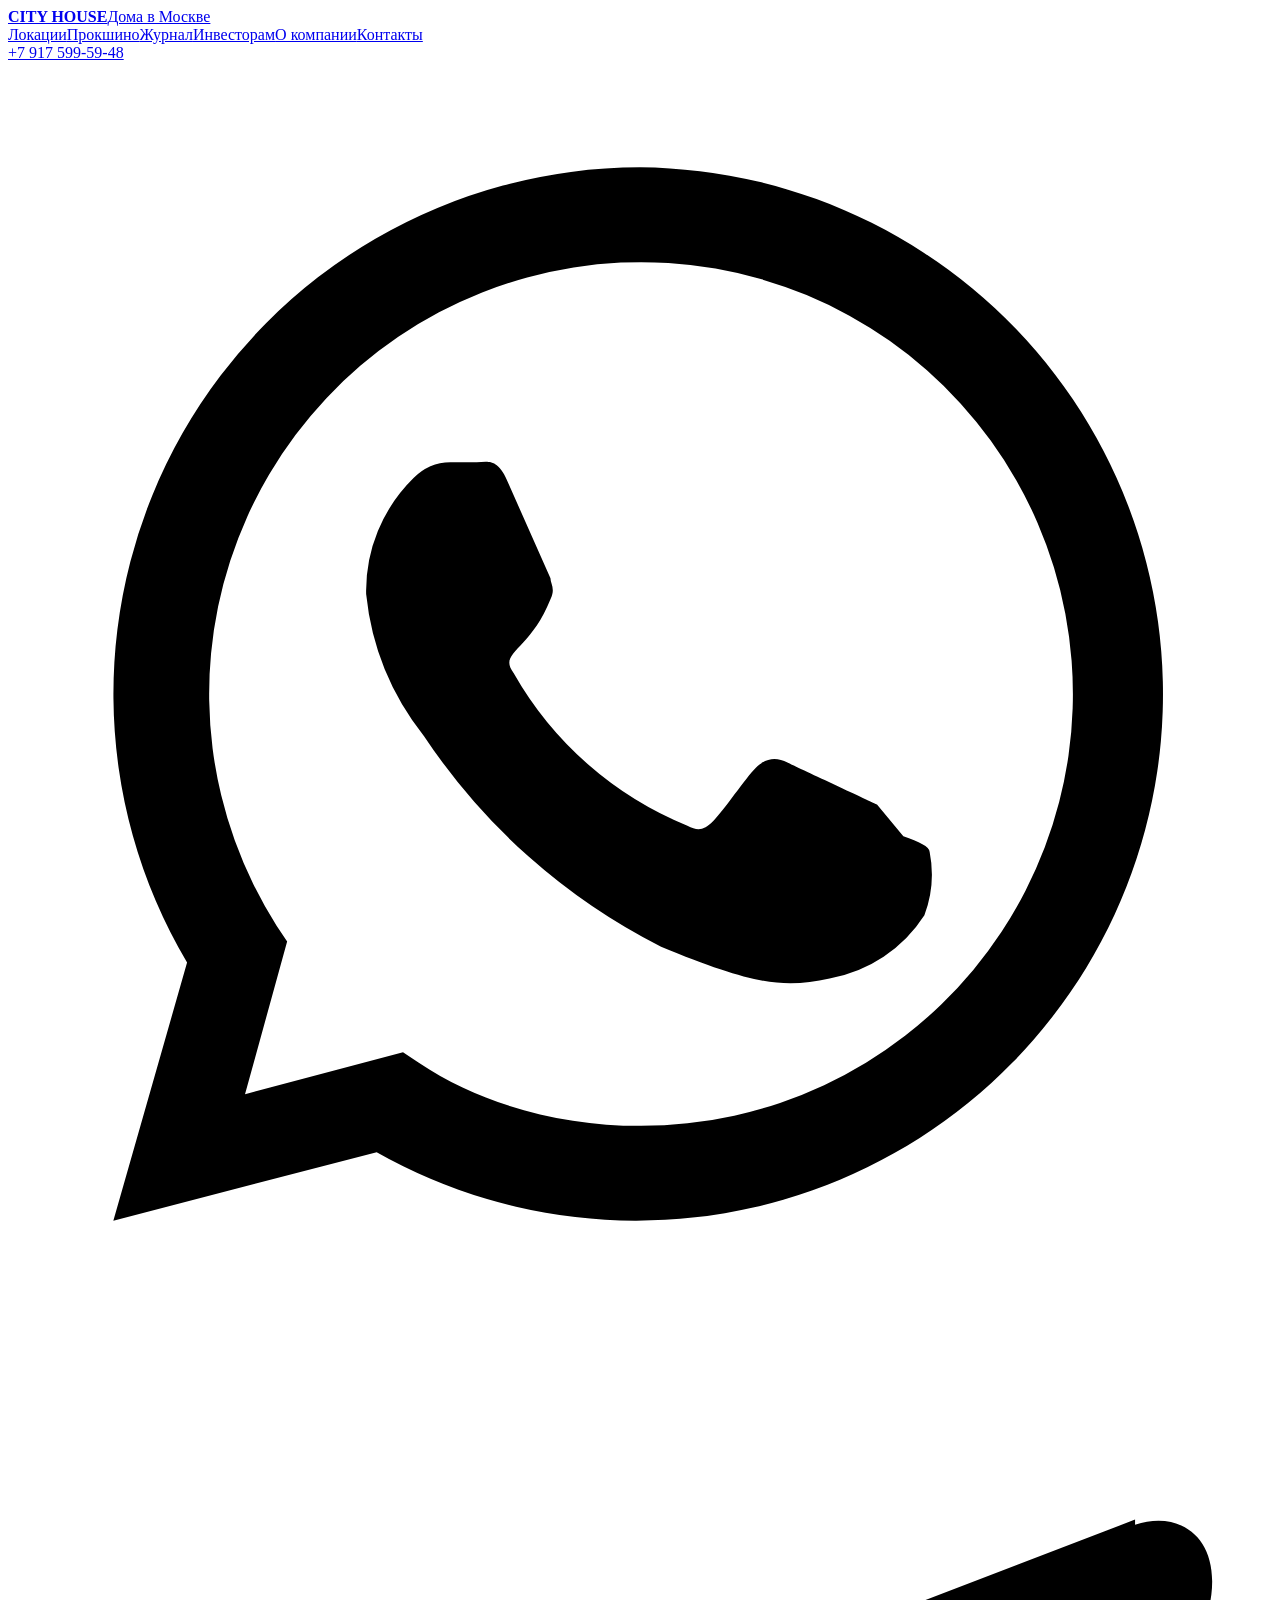
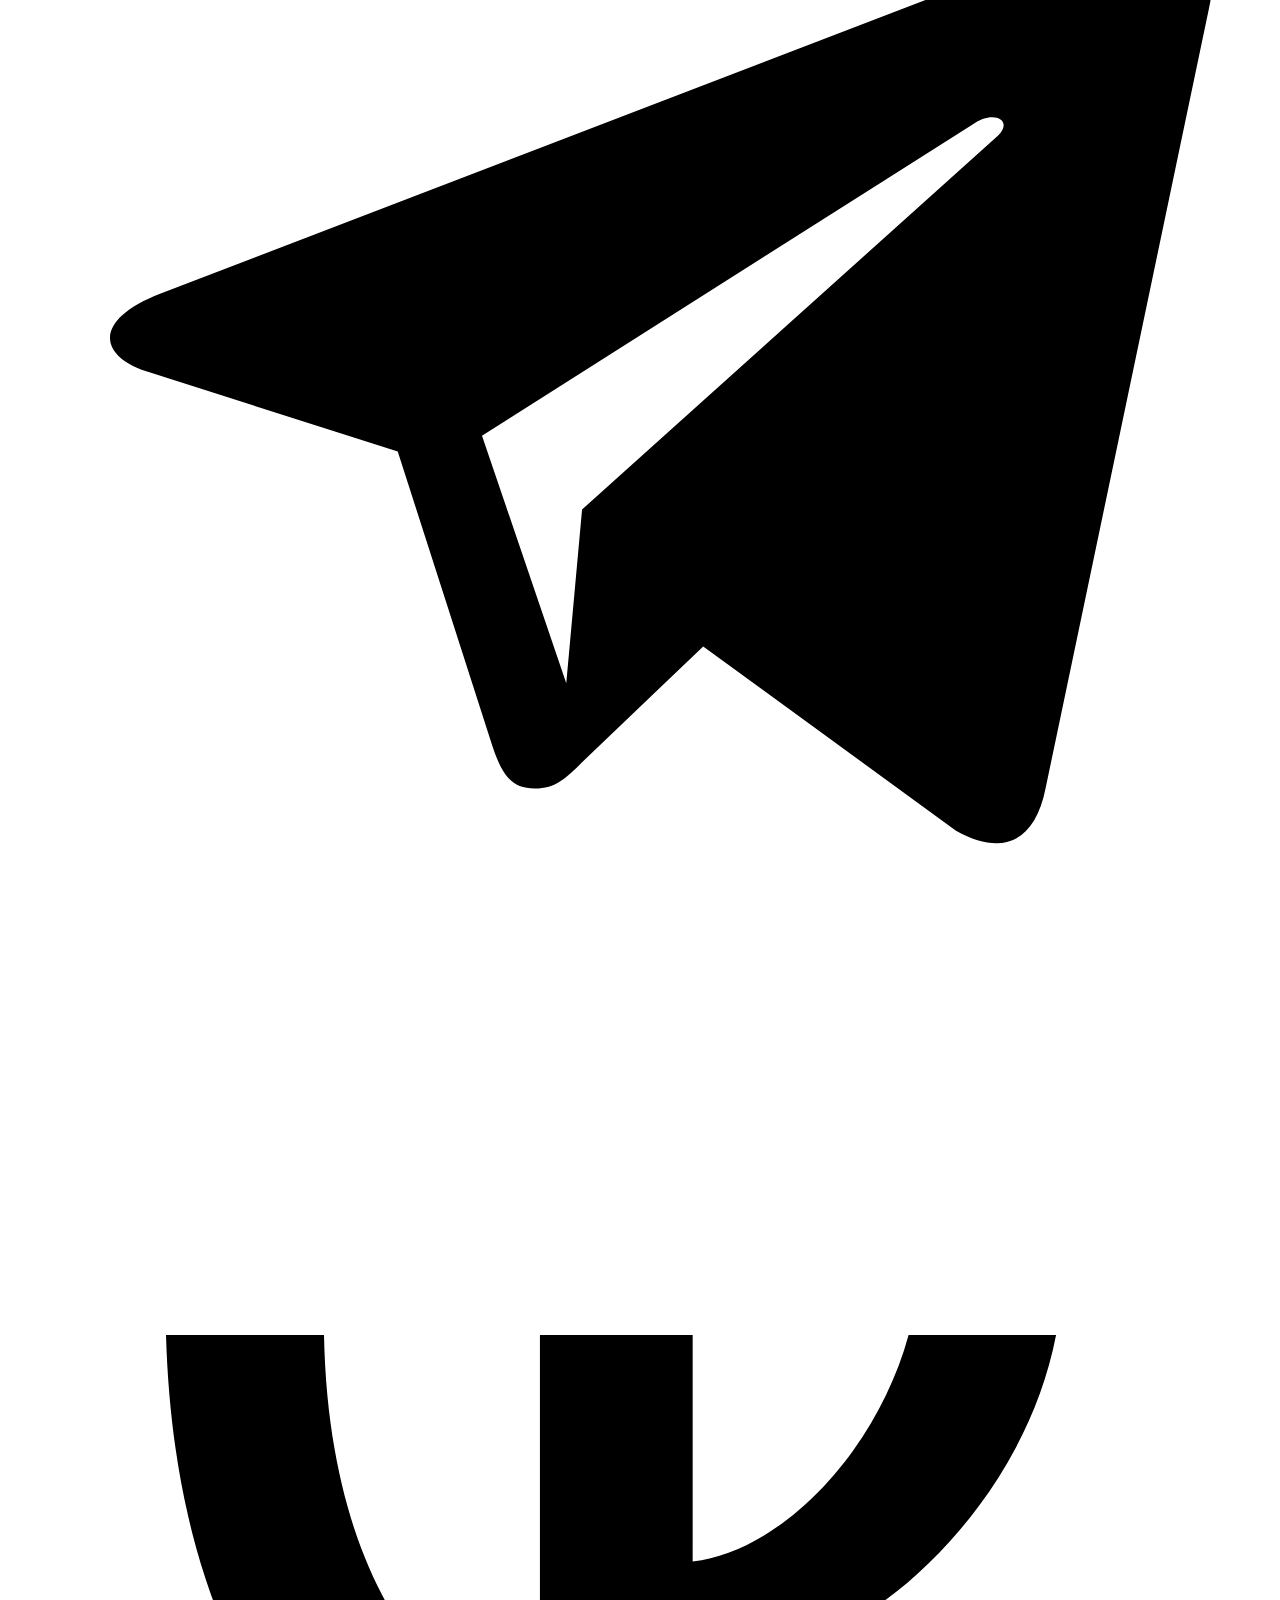
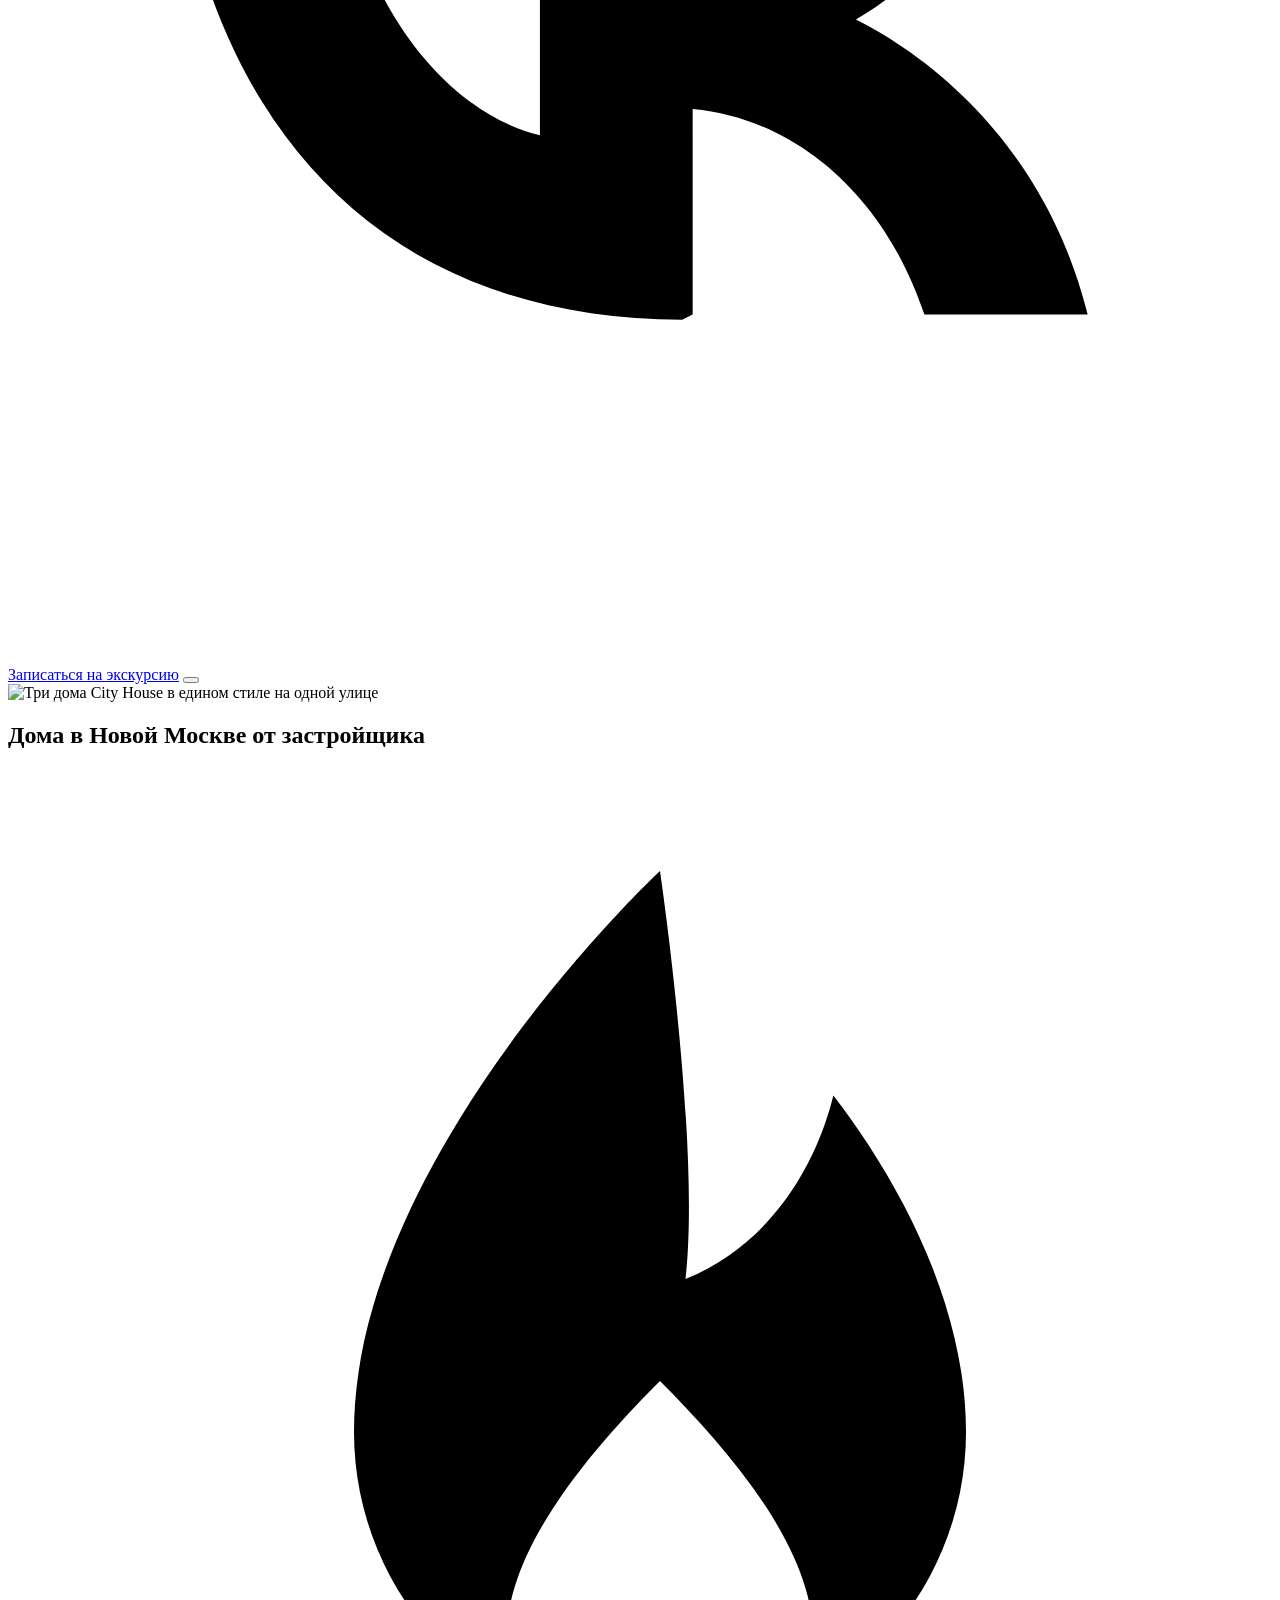
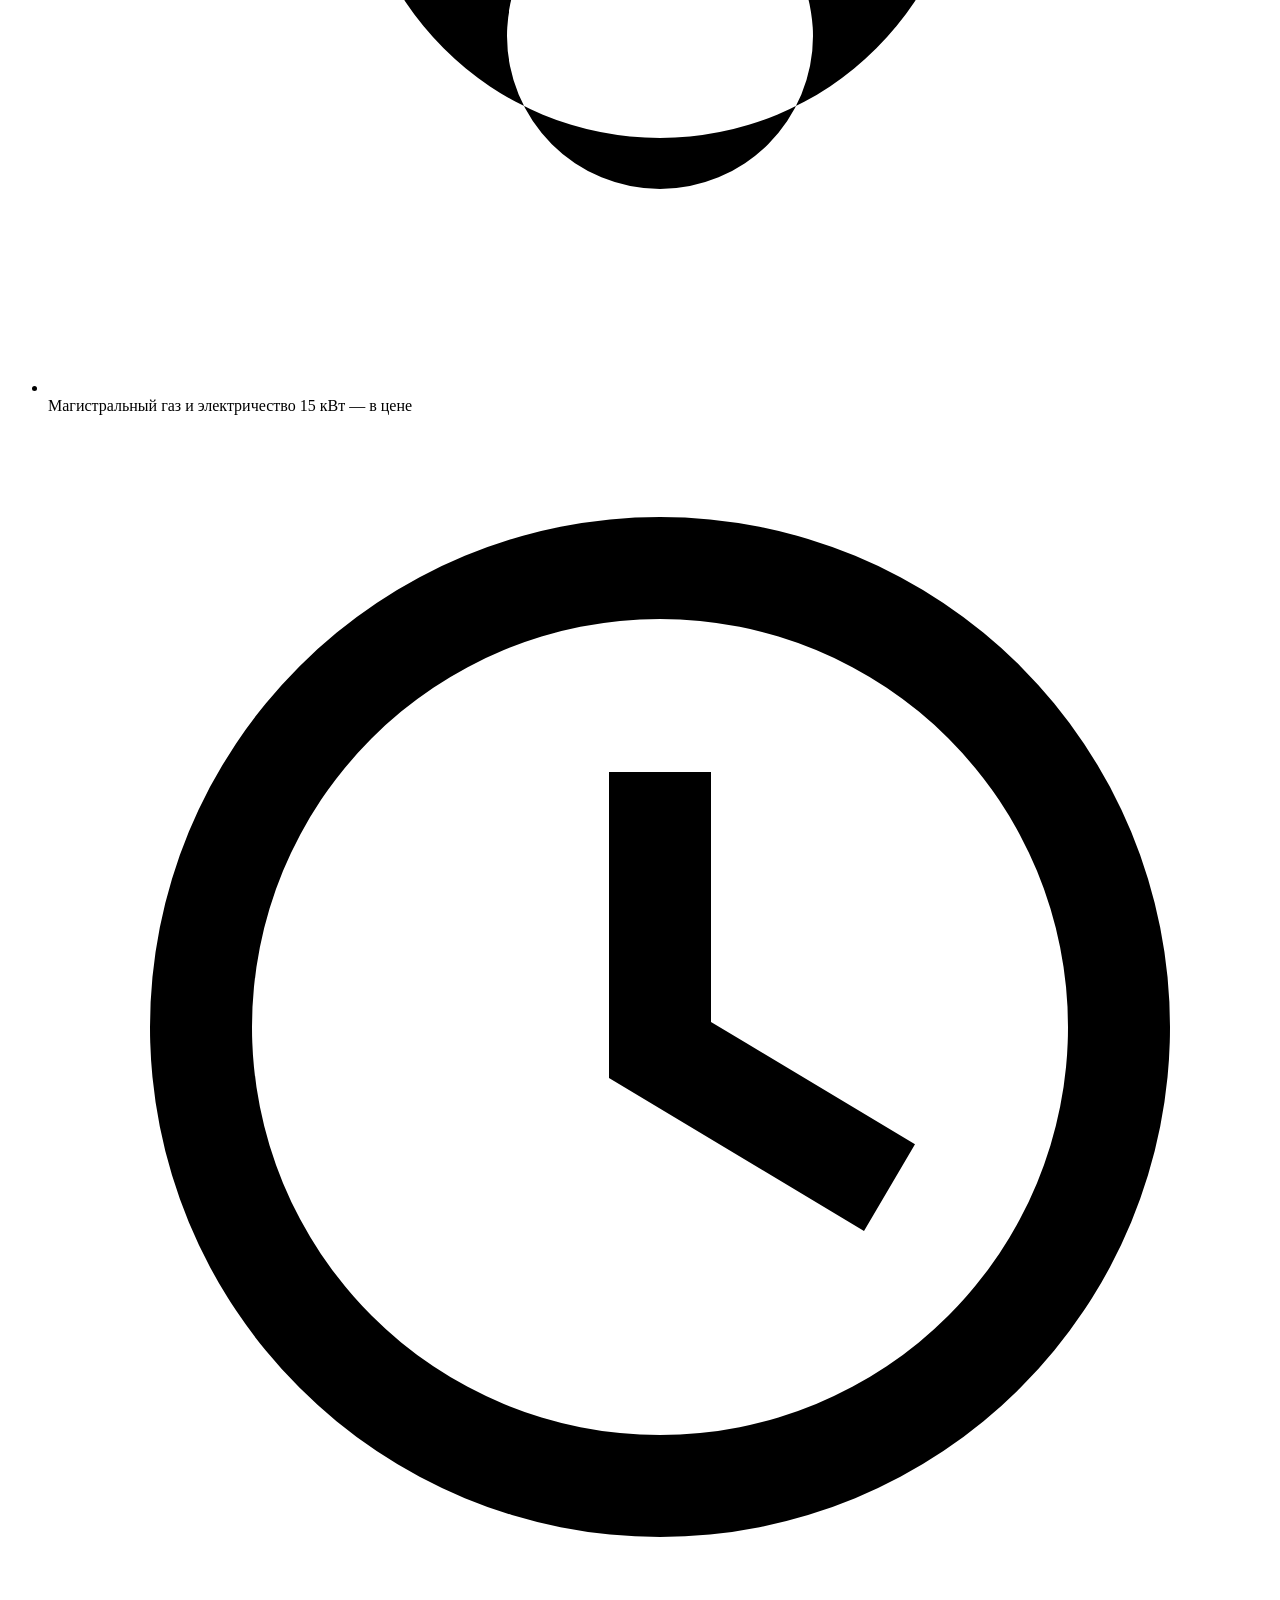
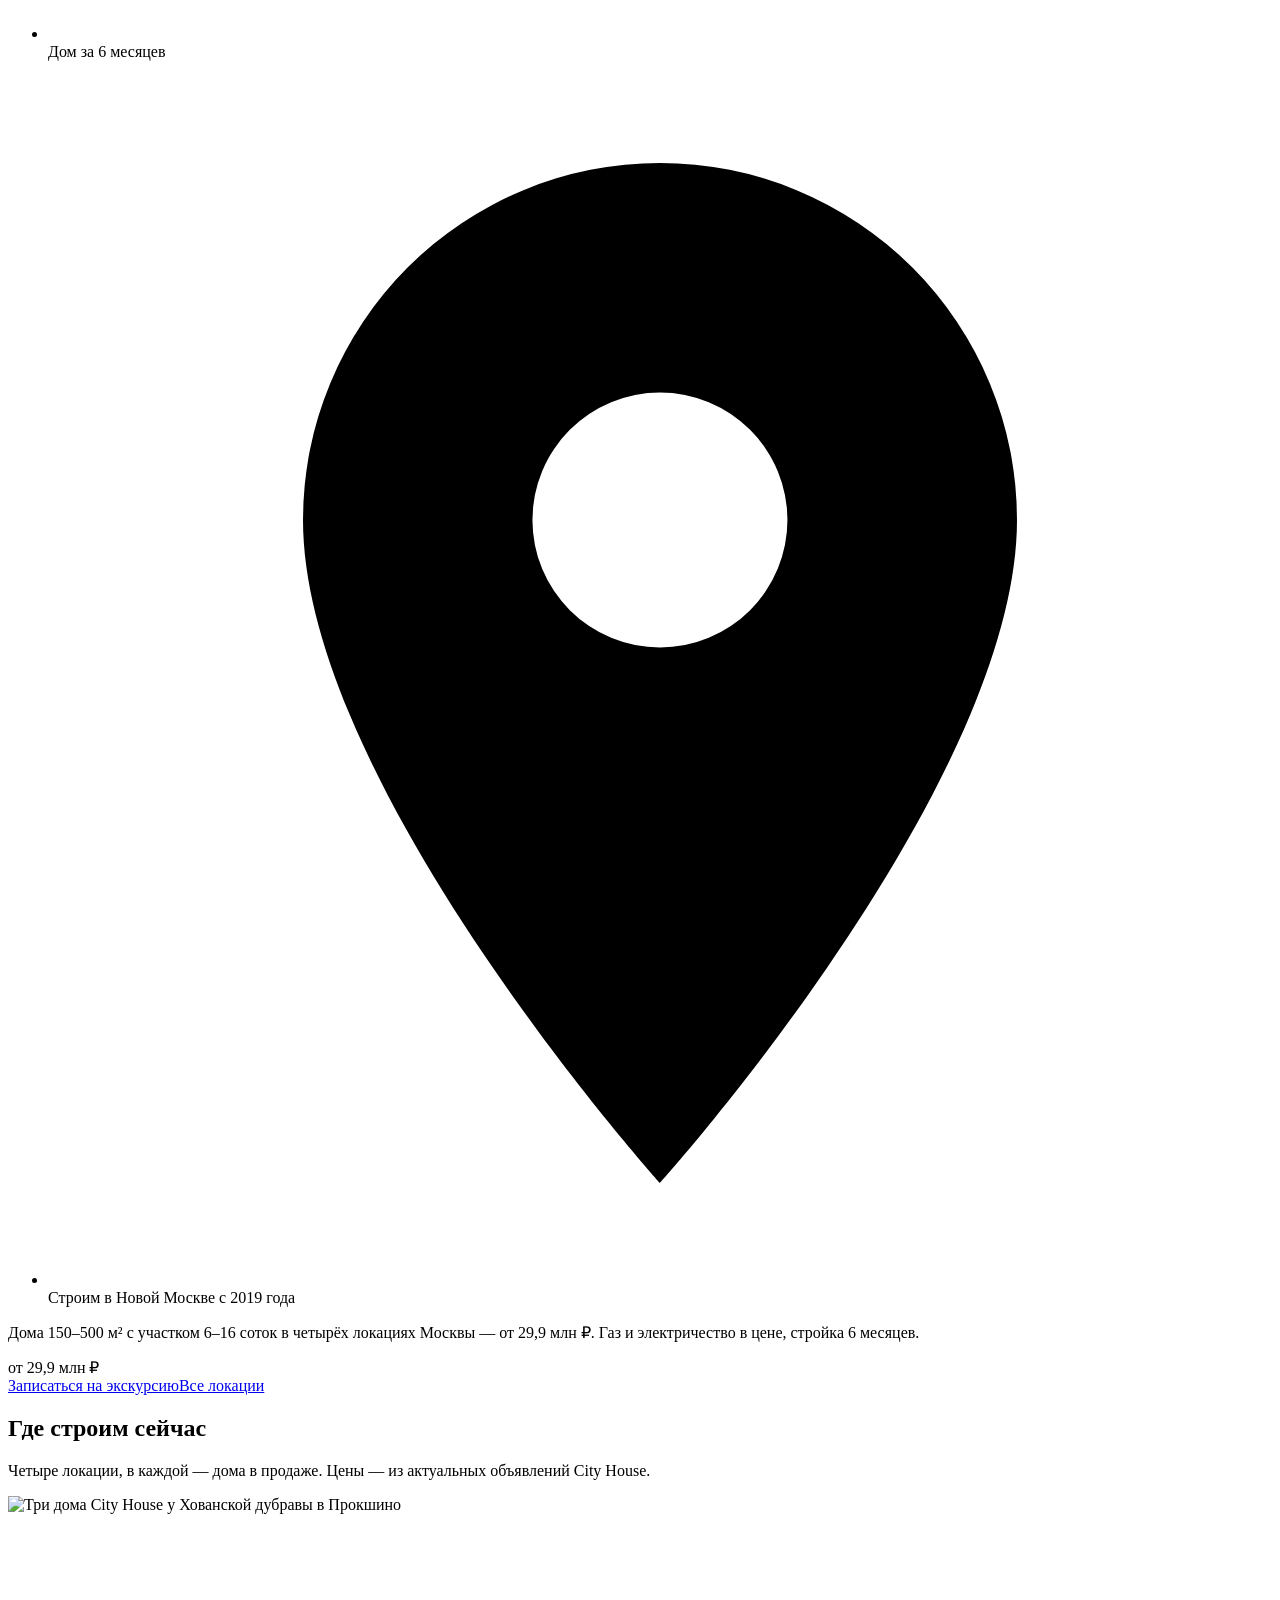
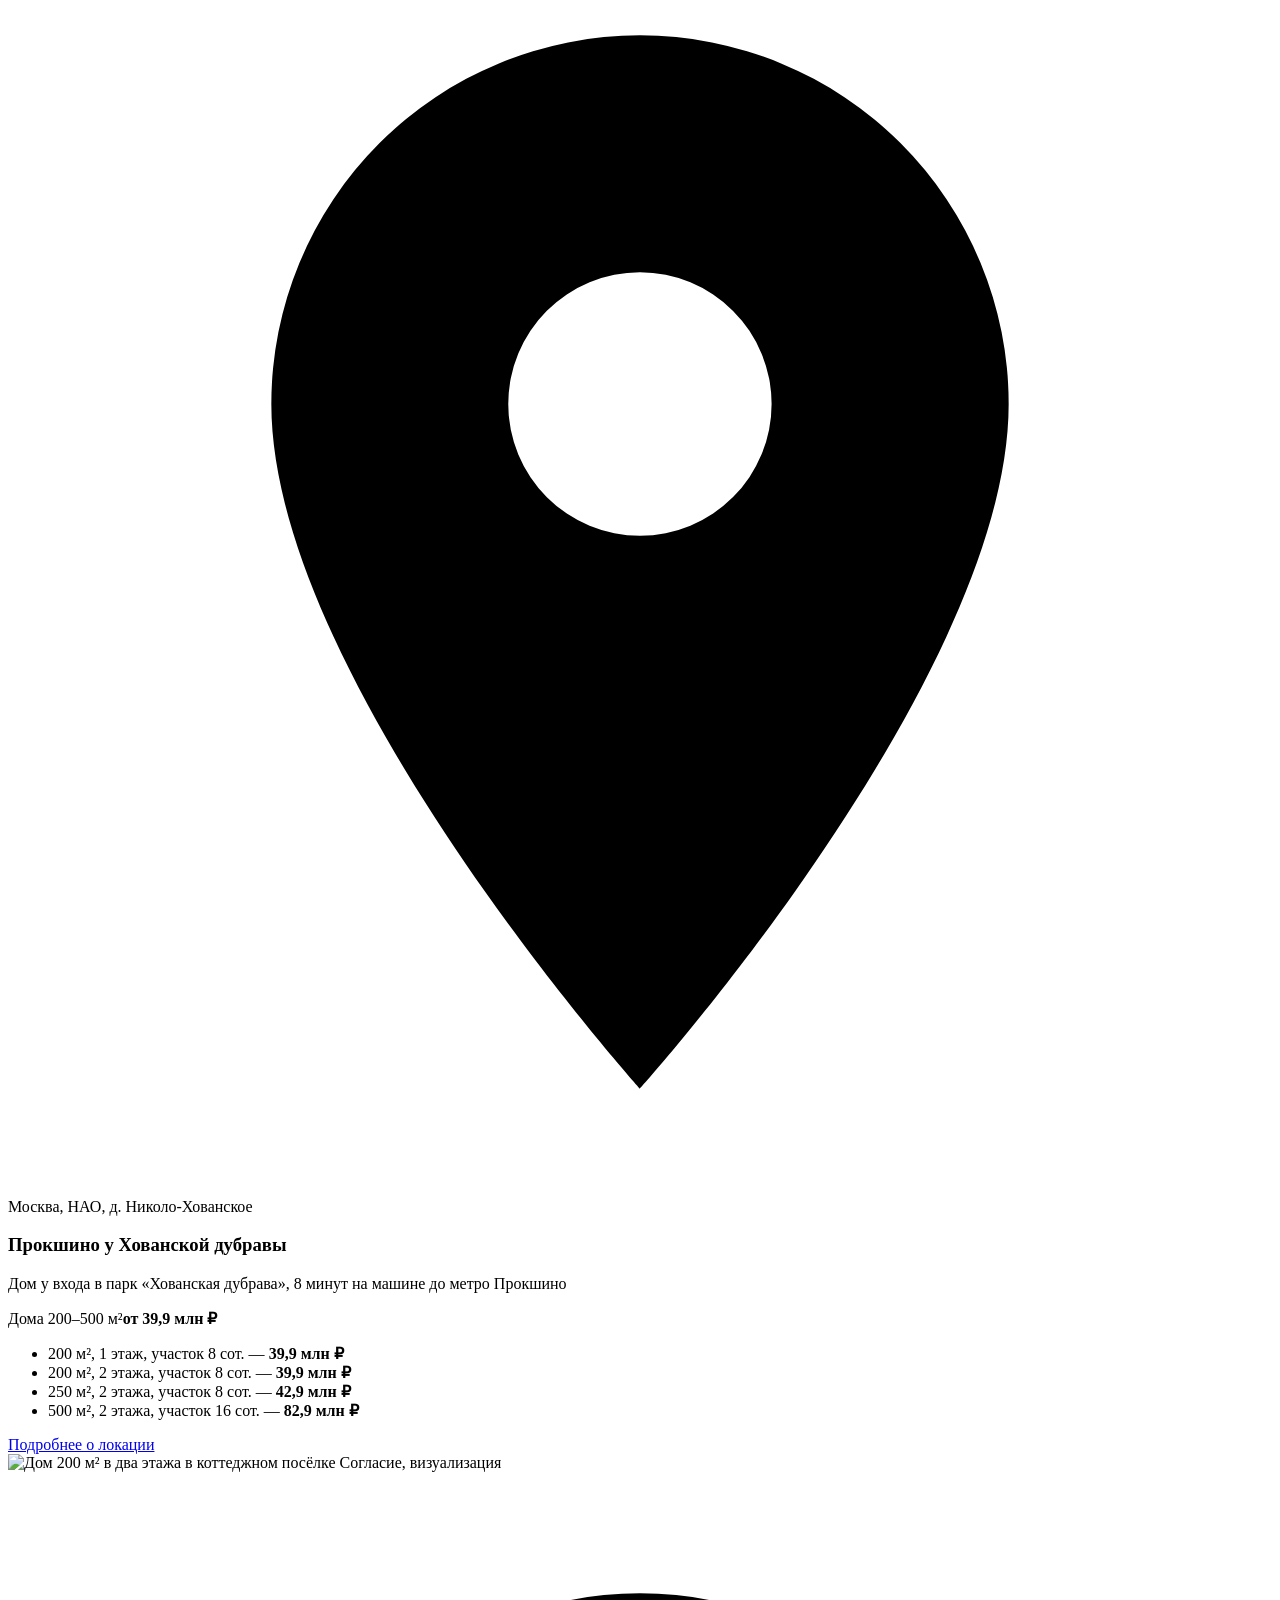
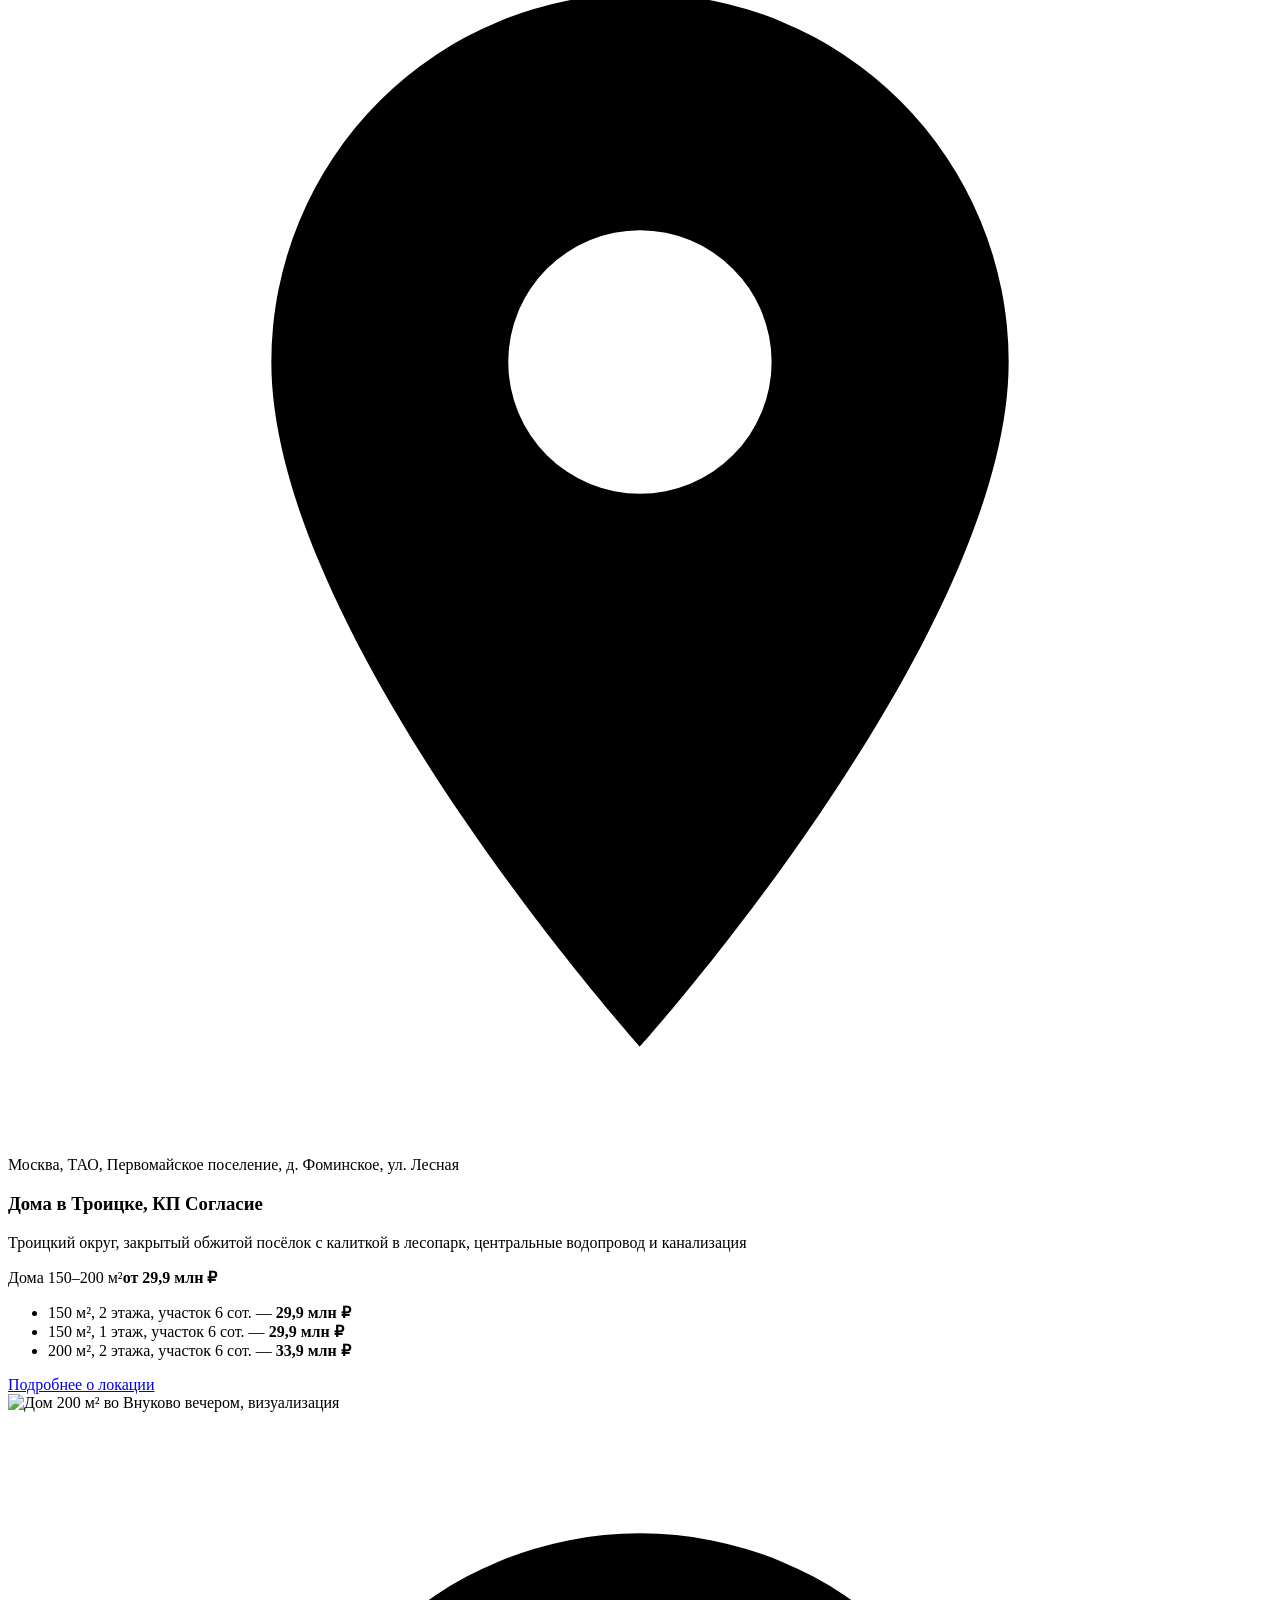
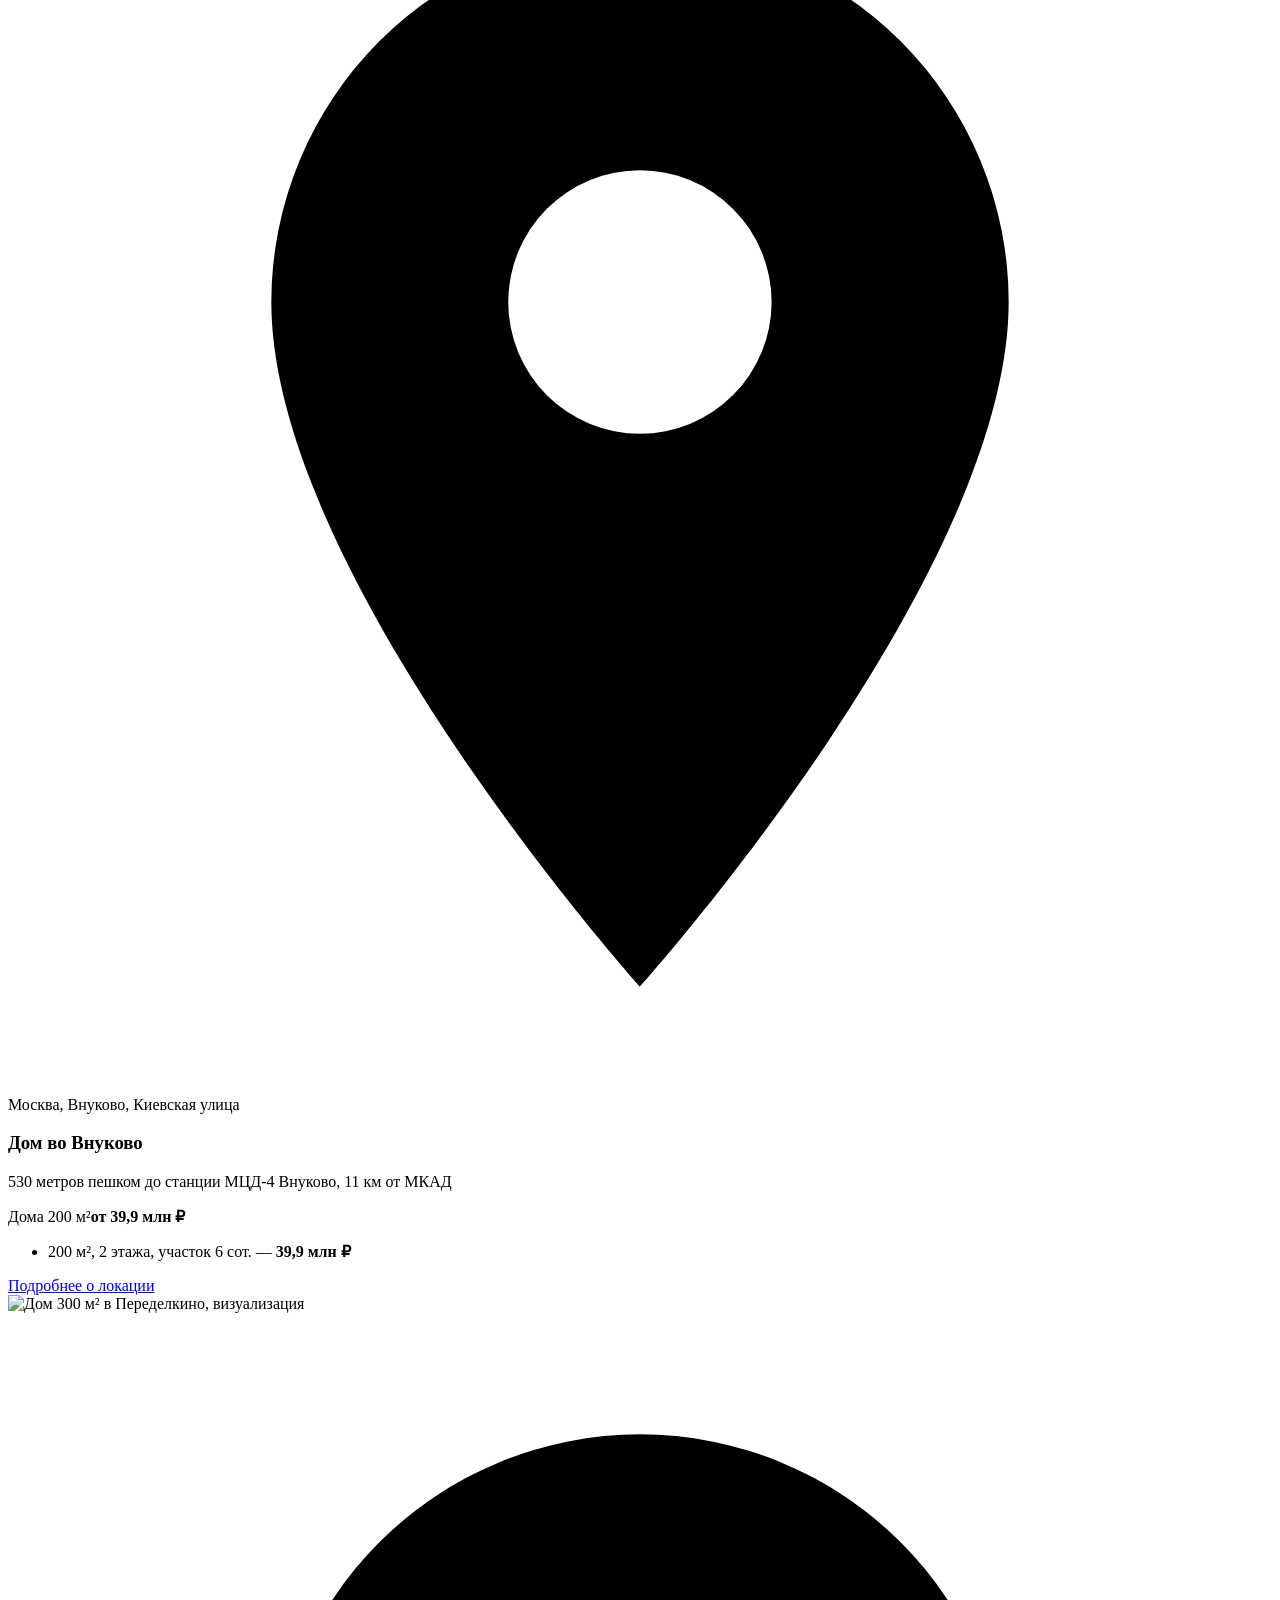
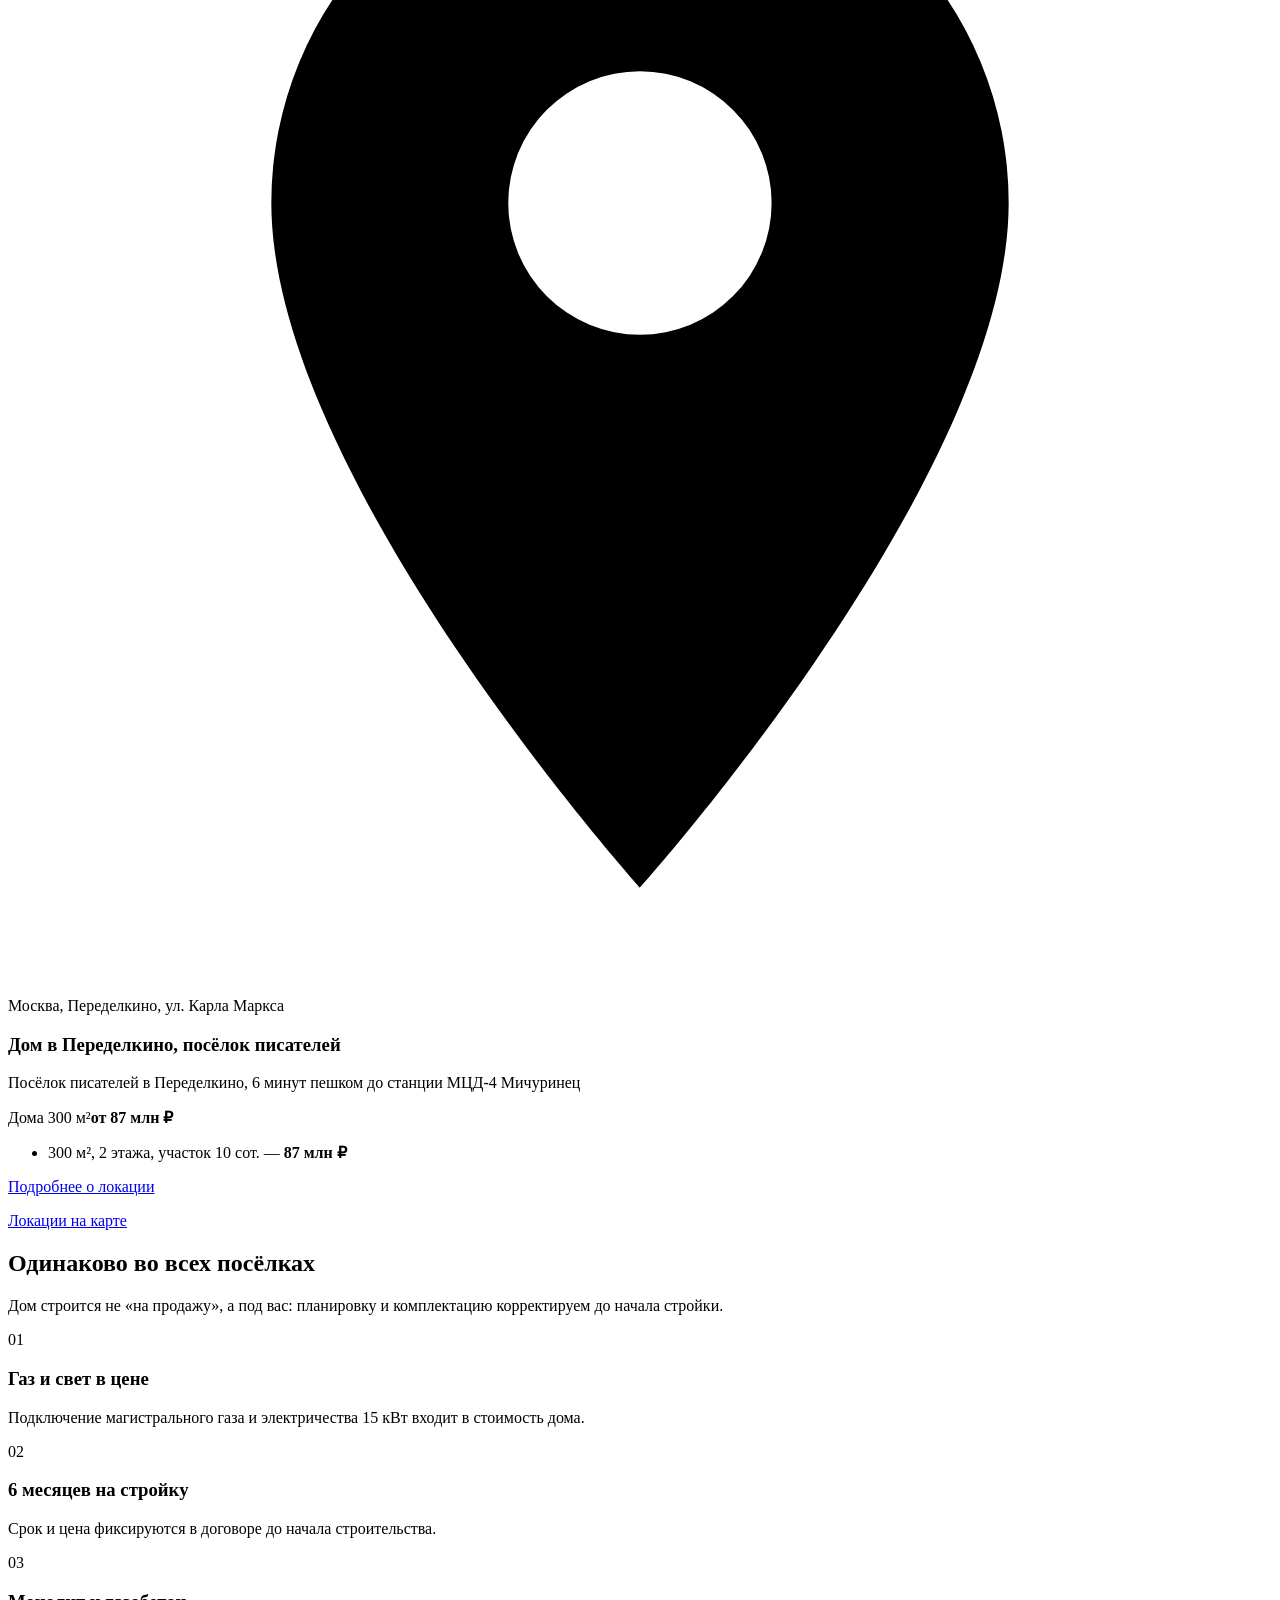
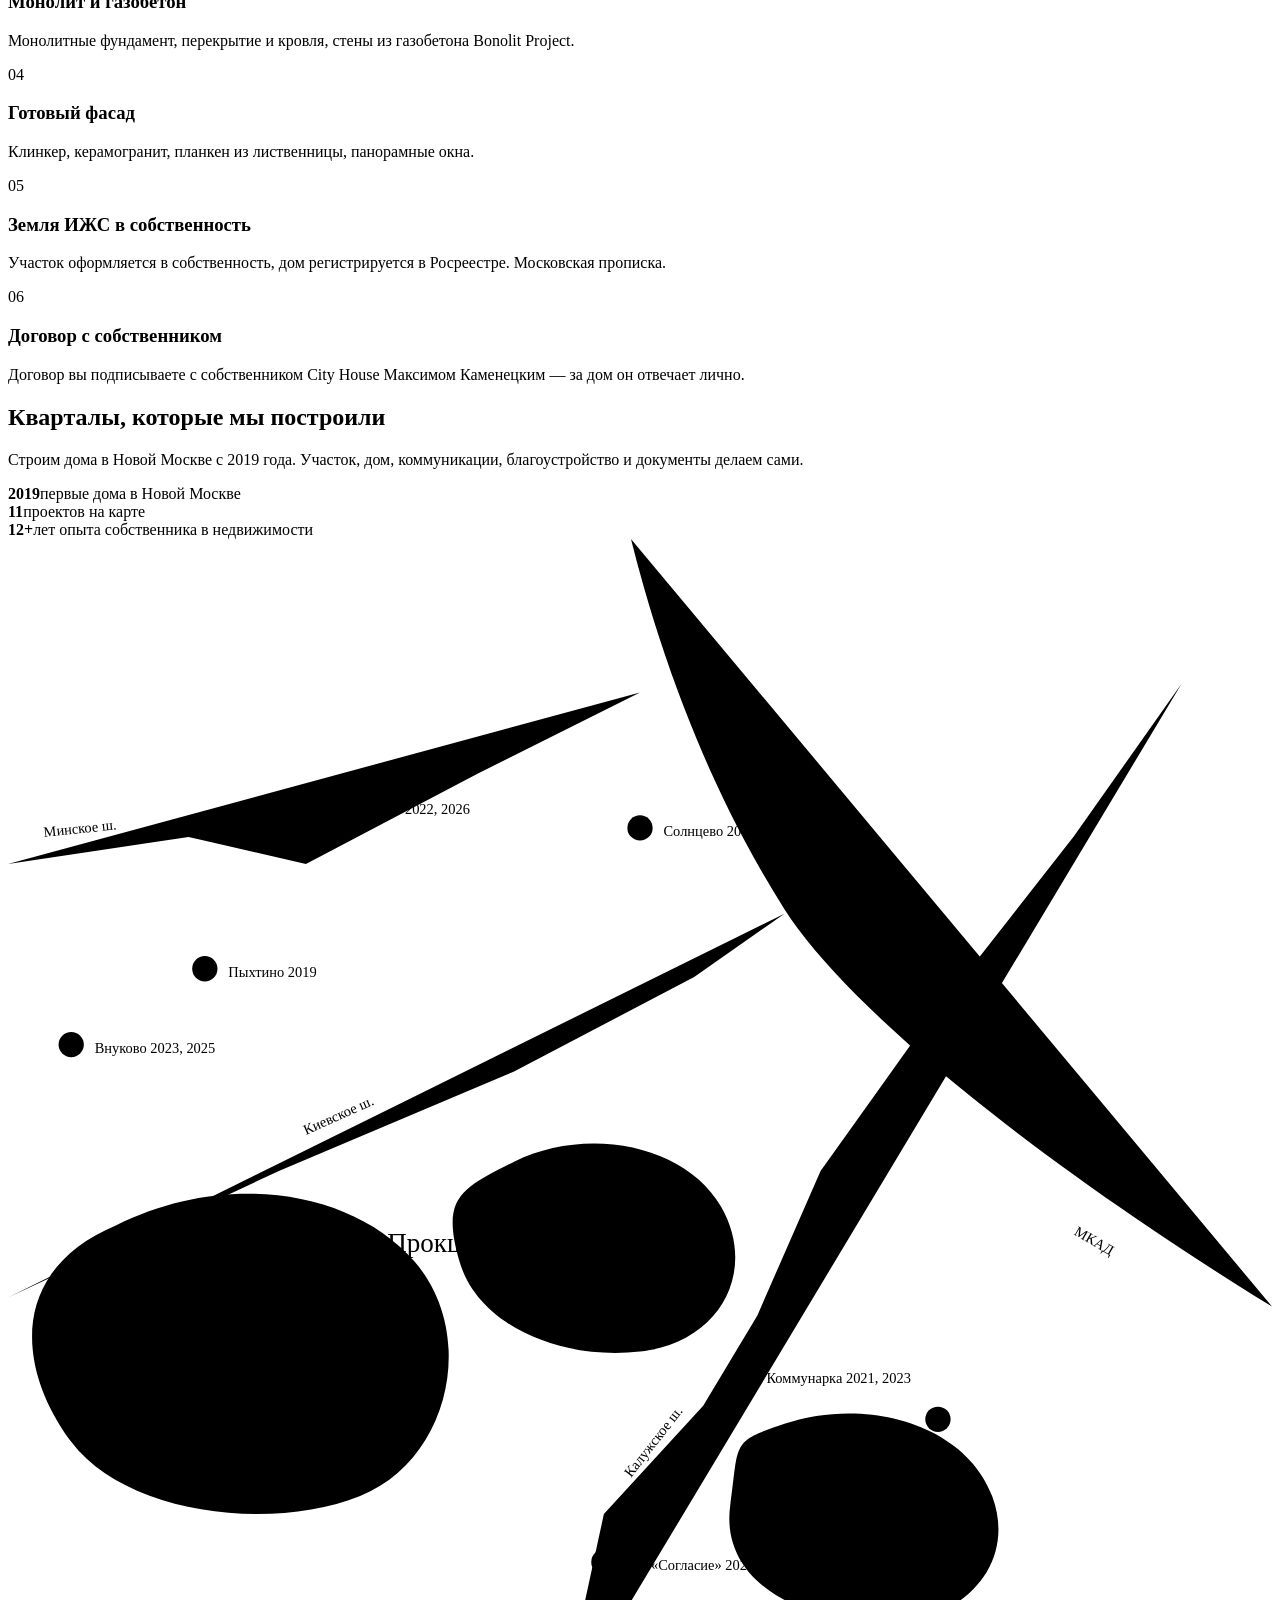
==== commit 66162e76: "страница /invest/ в стиле шорт-листа" ====
--- a/index.html
+++ b/index.html
@@ -19,7 +19,7 @@
 <link rel="preload" href="/city-house-preview/assets/fonts/prata-cyrillic.woff2" as="font" type="font/woff2" crossorigin>
 <link rel="preload" href="/city-house-preview/assets/fonts/manrope-cyrillic.woff2" as="font" type="font/woff2" crossorigin>
 <link rel="preload" as="image" href="/city-house-preview/img/tri-doma.webp" type="image/webp" fetchpriority="high">
-<link rel="stylesheet" href="/city-house-preview/assets/site.css?v=6b08f1cf">
+<link rel="stylesheet" href="/city-house-preview/assets/site.css?v=305e6c09">
 <link rel="icon" href="/city-house-preview/img/favicon.svg" type="image/svg+xml">
 <link rel="icon" href="/city-house-preview/img/favicon-180.png" sizes="180x180" type="image/png">
 <link rel="apple-touch-icon" href="/city-house-preview/img/favicon-180.png">
@@ -122,7 +122,7 @@
 <header class="site-head">
   <div class="hd">
     <a href="/city-house-preview/" class="logo"><b>CITY HOUSE</b><span>Дома в Москве</span></a>
-    <nav aria-label="Разделы"><a href="/city-house-preview/lokacii/">Локации</a><a href="/city-house-preview/prokshino/">Прокшино</a><a href="/city-house-preview/zhurnal/">Журнал</a><a href="/city-house-preview/o-kompanii/">О компании</a><a href="/city-house-preview/kontakty/">Контакты</a></nav>
+    <nav aria-label="Разделы"><a href="/city-house-preview/lokacii/">Локации</a><a href="/city-house-preview/prokshino/">Прокшино</a><a href="/city-house-preview/zhurnal/">Журнал</a><a href="/city-house-preview/invest/">Инвесторам</a><a href="/city-house-preview/o-kompanii/">О компании</a><a href="/city-house-preview/kontakty/">Контакты</a></nav>
     <div class="hd-r">
       <a class="tel" href="tel:+79175995948">+7 917 599-59-48</a>
       <div class="msg"><a href="https://wa.me/79643208255" aria-label="WhatsApp" target="_blank" rel="noopener"><svg viewBox="0 0 24 24" aria-hidden="true"><path d="M12 2a10 10 0 0 0-8.6 15.1L2 22l5-1.3A10 10 0 1 0 12 2zm0 18.2c-1.5 0-3-.4-4.2-1.2l-.3-.2-3 .8.8-2.9-.2-.3A8.2 8.2 0 1 1 12 20.2zm4.5-6.1c-.2-.1-1.5-.7-1.7-.8s-.4-.1-.6.1-.6.8-.8 1-.3.2-.5.1a6.7 6.7 0 0 1-3.3-2.9c-.3-.4.3-.4.7-1.4.1-.2 0-.3 0-.4l-.8-1.8c-.2-.5-.4-.4-.6-.4h-.5a1 1 0 0 0-.7.3 3 3 0 0 0-.9 2.2 5.2 5.2 0 0 0 1.1 2.7 11.8 11.8 0 0 0 4.5 4c1.7.7 2.3.8 3.2.6a2.7 2.7 0 0 0 1.8-1.2 2.2 2.2 0 0 0 .1-1.2c0-.1-.2-.2-.5-.3z"/></svg></a><a href="https://t.me/romaluna" aria-label="Telegram" target="_blank" rel="noopener"><svg viewBox="0 0 24 24" aria-hidden="true"><path d="M21.4 3.6 2.9 10.7c-1.3.5-1.2 1.2-.2 1.5l4.7 1.5 1.8 5.6c.2.6.4.8.8.8s.6-.2.9-.5l2.3-2.2 4.8 3.5c.9.5 1.5.2 1.7-.8l3.1-14.8c.3-1.3-.5-1.9-1.4-1.6zM9 13.4l9.3-5.9c.4-.3.8-.1.5.2l-7.9 7.1-.3 3.3z"/></svg></a><a href="https://vk.ru/roma.luno" aria-label="ВКонтакте" target="_blank" rel="noopener"><svg viewBox="0 0 24 24" aria-hidden="true"><path d="M12.8 17.5C6.7 17.5 3.2 13.3 3 6.4h3c.1 5 2.4 7.2 4.1 7.6V6.4H13v4.3c1.7-.2 3.5-2.1 4.1-4.3h2.8c-.5 2.6-2.4 4.6-3.8 5.4 1.4.7 3.6 2.4 4.4 5.6h-3.1c-.7-2.1-2.3-3.7-4.4-3.9v3.9z"/></svg></a></div>
@@ -162,7 +162,7 @@
 <footer>
   <div class="wrap">
     <div class="ft">
-      <div><a href="/city-house-preview/" class="logo"><b>CITY HOUSE</b><span>Дома в Москве</span></a><p style="margin-top:20px">Строим в Москве: Прокшино, КП Согласие, Внуково, Переделкино</p><ul class="ft-nav"><li><a href="/city-house-preview/lokacii/">Локации</a></li><li><a href="/city-house-preview/prokshino/">Прокшино</a></li><li><a href="/city-house-preview/zhurnal/">Журнал</a></li><li><a href="/city-house-preview/o-kompanii/">О компании</a></li><li><a href="/city-house-preview/kontakty/">Контакты</a></li></ul></div>
+      <div><a href="/city-house-preview/" class="logo"><b>CITY HOUSE</b><span>Дома в Москве</span></a><p style="margin-top:20px">Строим в Москве: Прокшино, КП Согласие, Внуково, Переделкино</p><ul class="ft-nav"><li><a href="/city-house-preview/lokacii/">Локации</a></li><li><a href="/city-house-preview/prokshino/">Прокшино</a></li><li><a href="/city-house-preview/zhurnal/">Журнал</a></li><li><a href="/city-house-preview/invest/">Инвесторам</a></li><li><a href="/city-house-preview/o-kompanii/">О компании</a></li><li><a href="/city-house-preview/kontakty/">Контакты</a></li></ul></div>
       <div><p>Телефон</p><a href="tel:+79175995948" class="ft-tel">+7 917 599-59-48</a><p style="margin-top:12px"><a href="https://wa.me/79643208255">WhatsApp</a> · <a href="https://t.me/romaluna">Telegram</a> · <a href="https://vk.ru/roma.luno">ВКонтакте</a> · MAX +7 964 320-82-55</p><p style="margin-top:12px"><a href="/city-house-preview/politika/">Политика обработки персональных данных</a></p></div>
       <div><p>ИП Каменецкий Максим Александрович</p><p>ИНН 504106874779</p><p>ОГРНИП 319508100173016</p><p><a href="mailto:max-kamen@yandex.ru">max-kamen@yandex.ru</a></p></div>
     </div>
@@ -172,6 +172,6 @@
 
 <div class="mbar"><a href="#forms">Экскурсия</a><a href="tel:+79175995948">Позвонить</a><a href="https://wa.me/79643208255">WhatsApp</a></div>
 <script>window.SITE={base:"/city-house-preview/",endpoint:"",ym:""}</script>
-<script src="/city-house-preview/assets/site.js?v=6b08f1cf" defer></script>
+<script src="/city-house-preview/assets/site.js?v=305e6c09" defer></script>
 </body>
 </html>
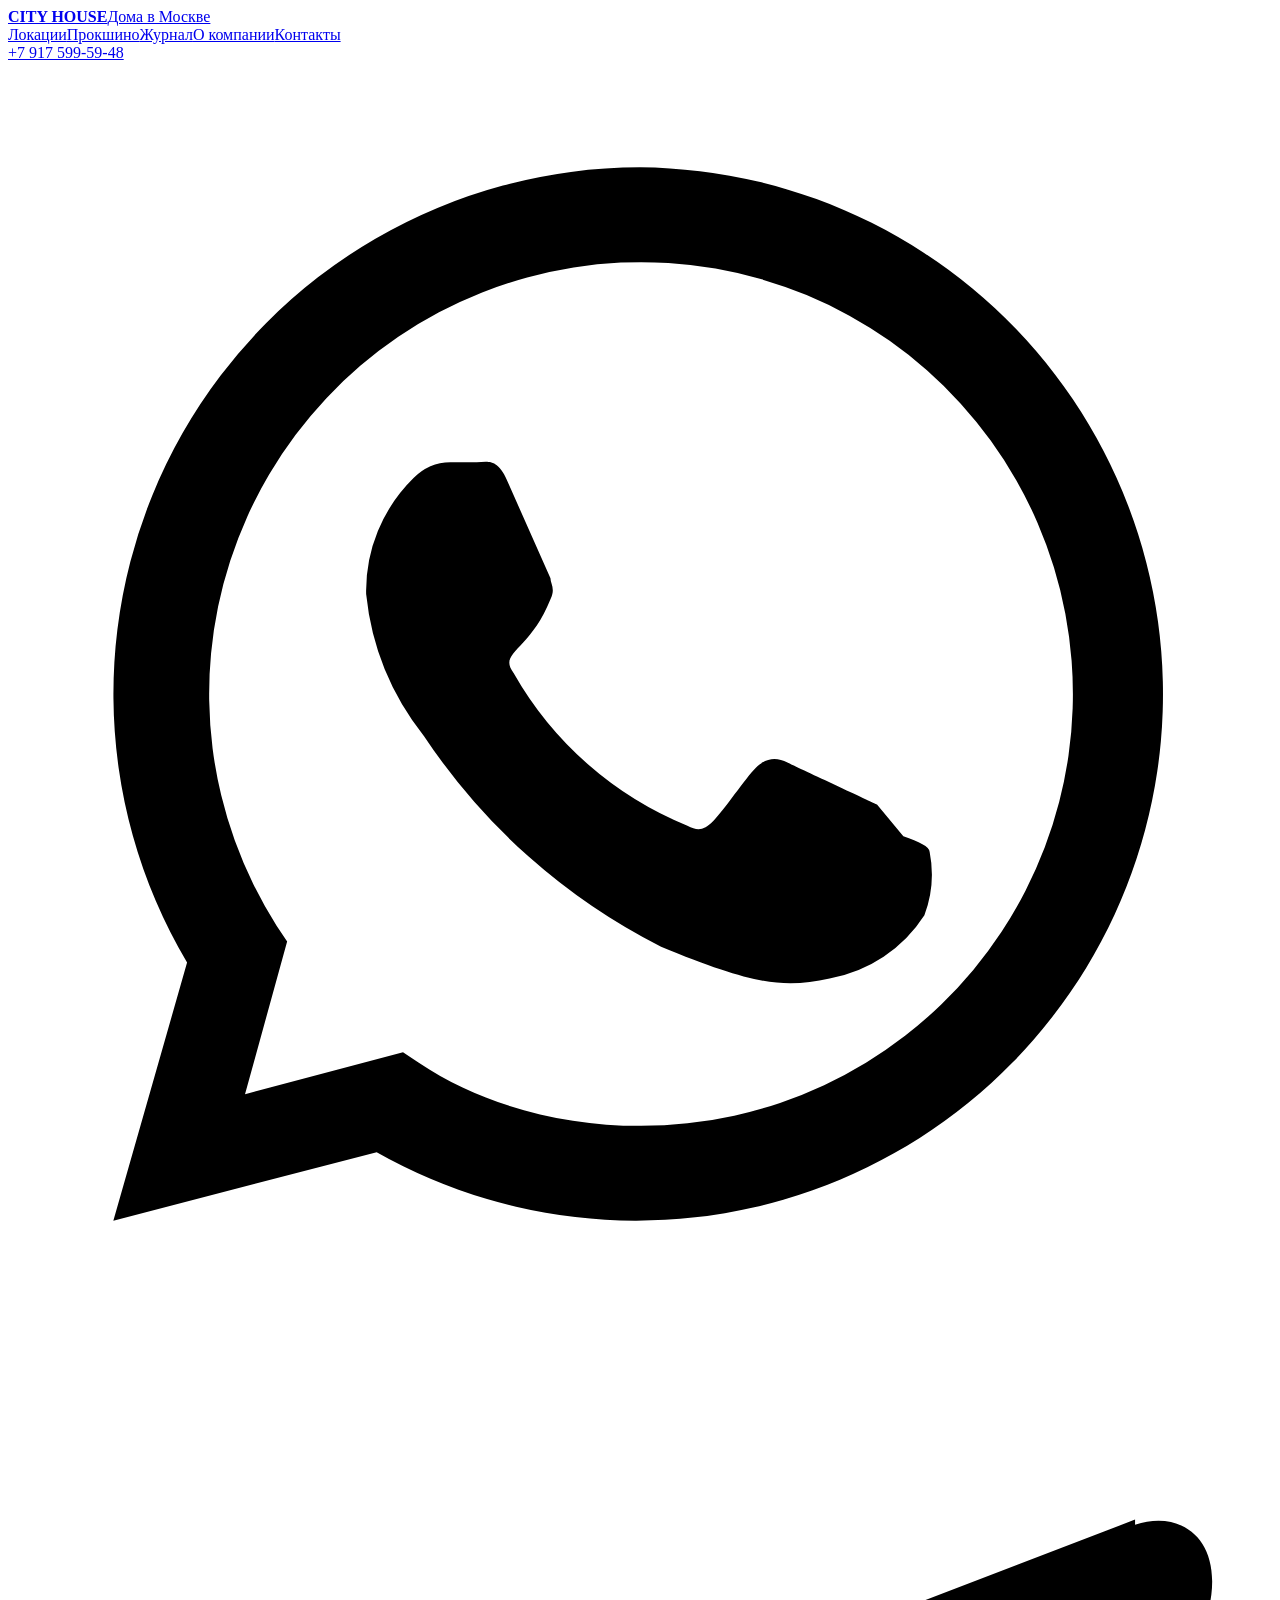
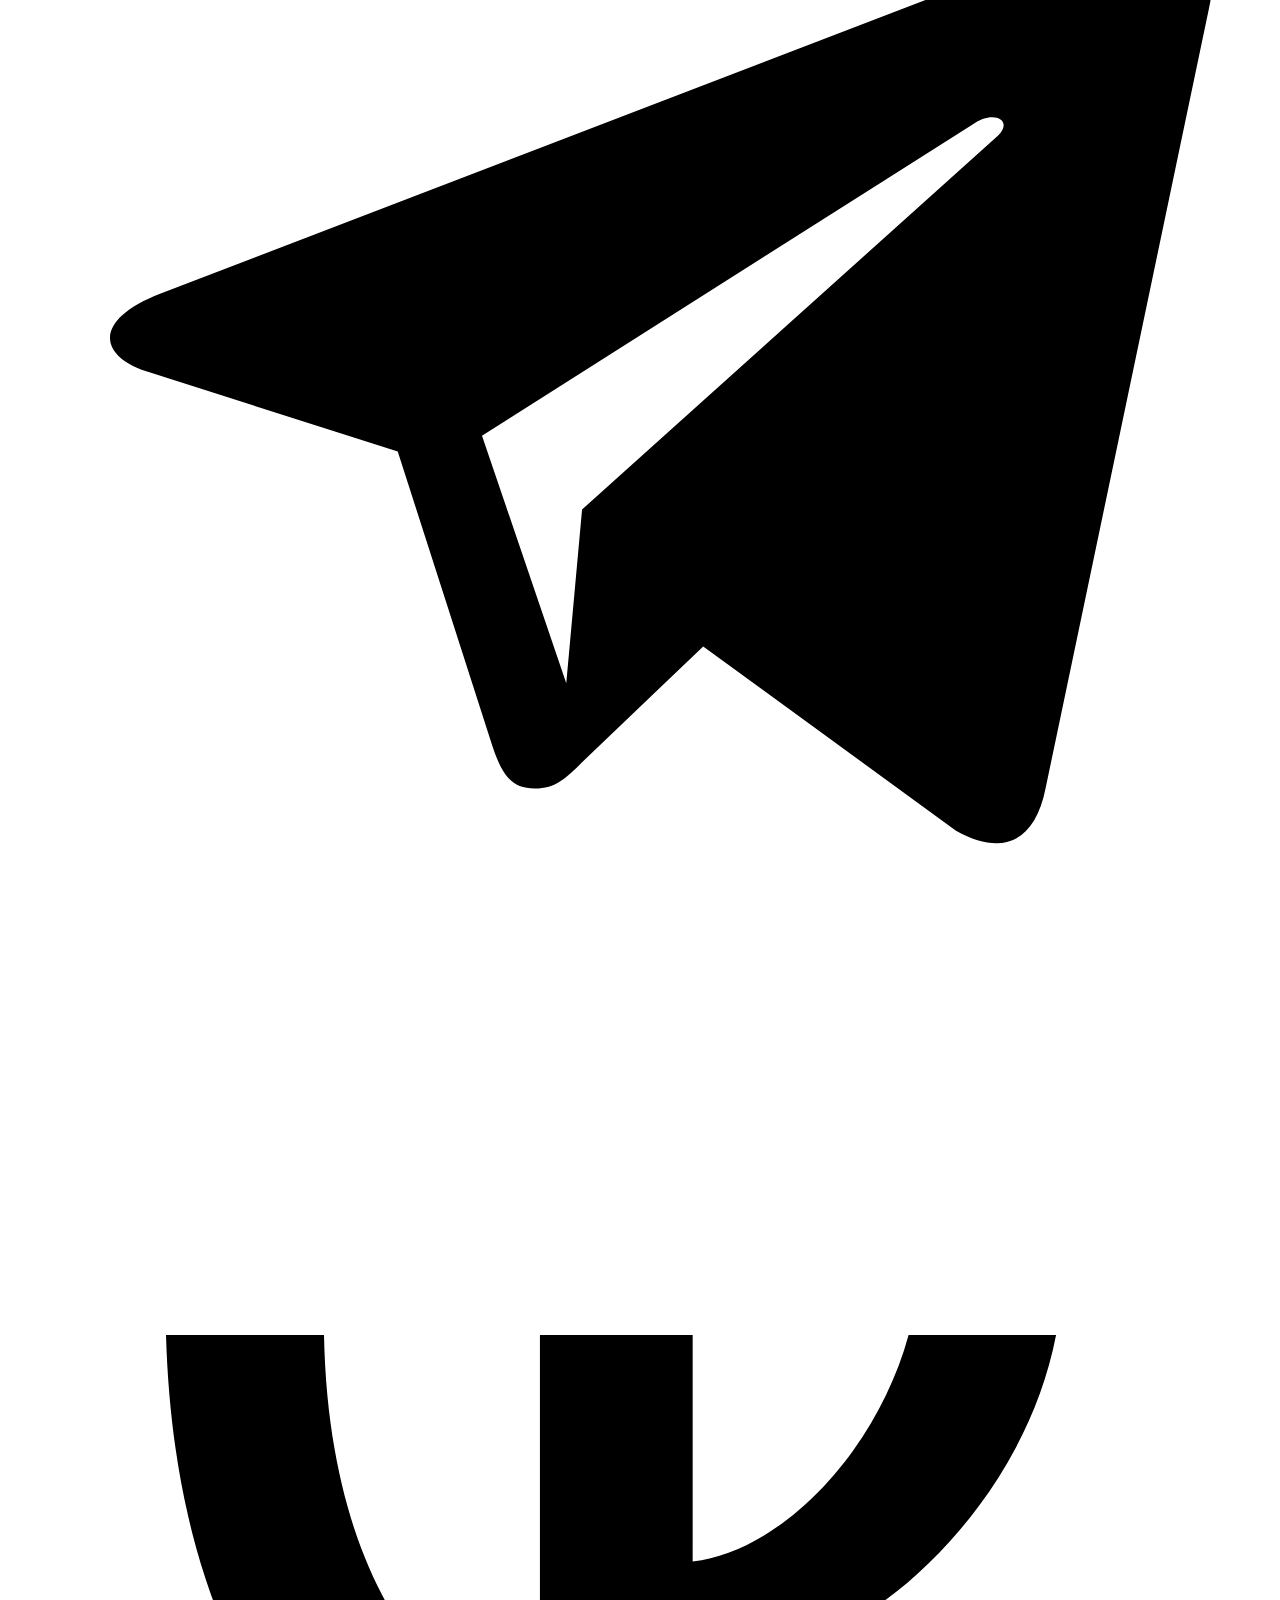
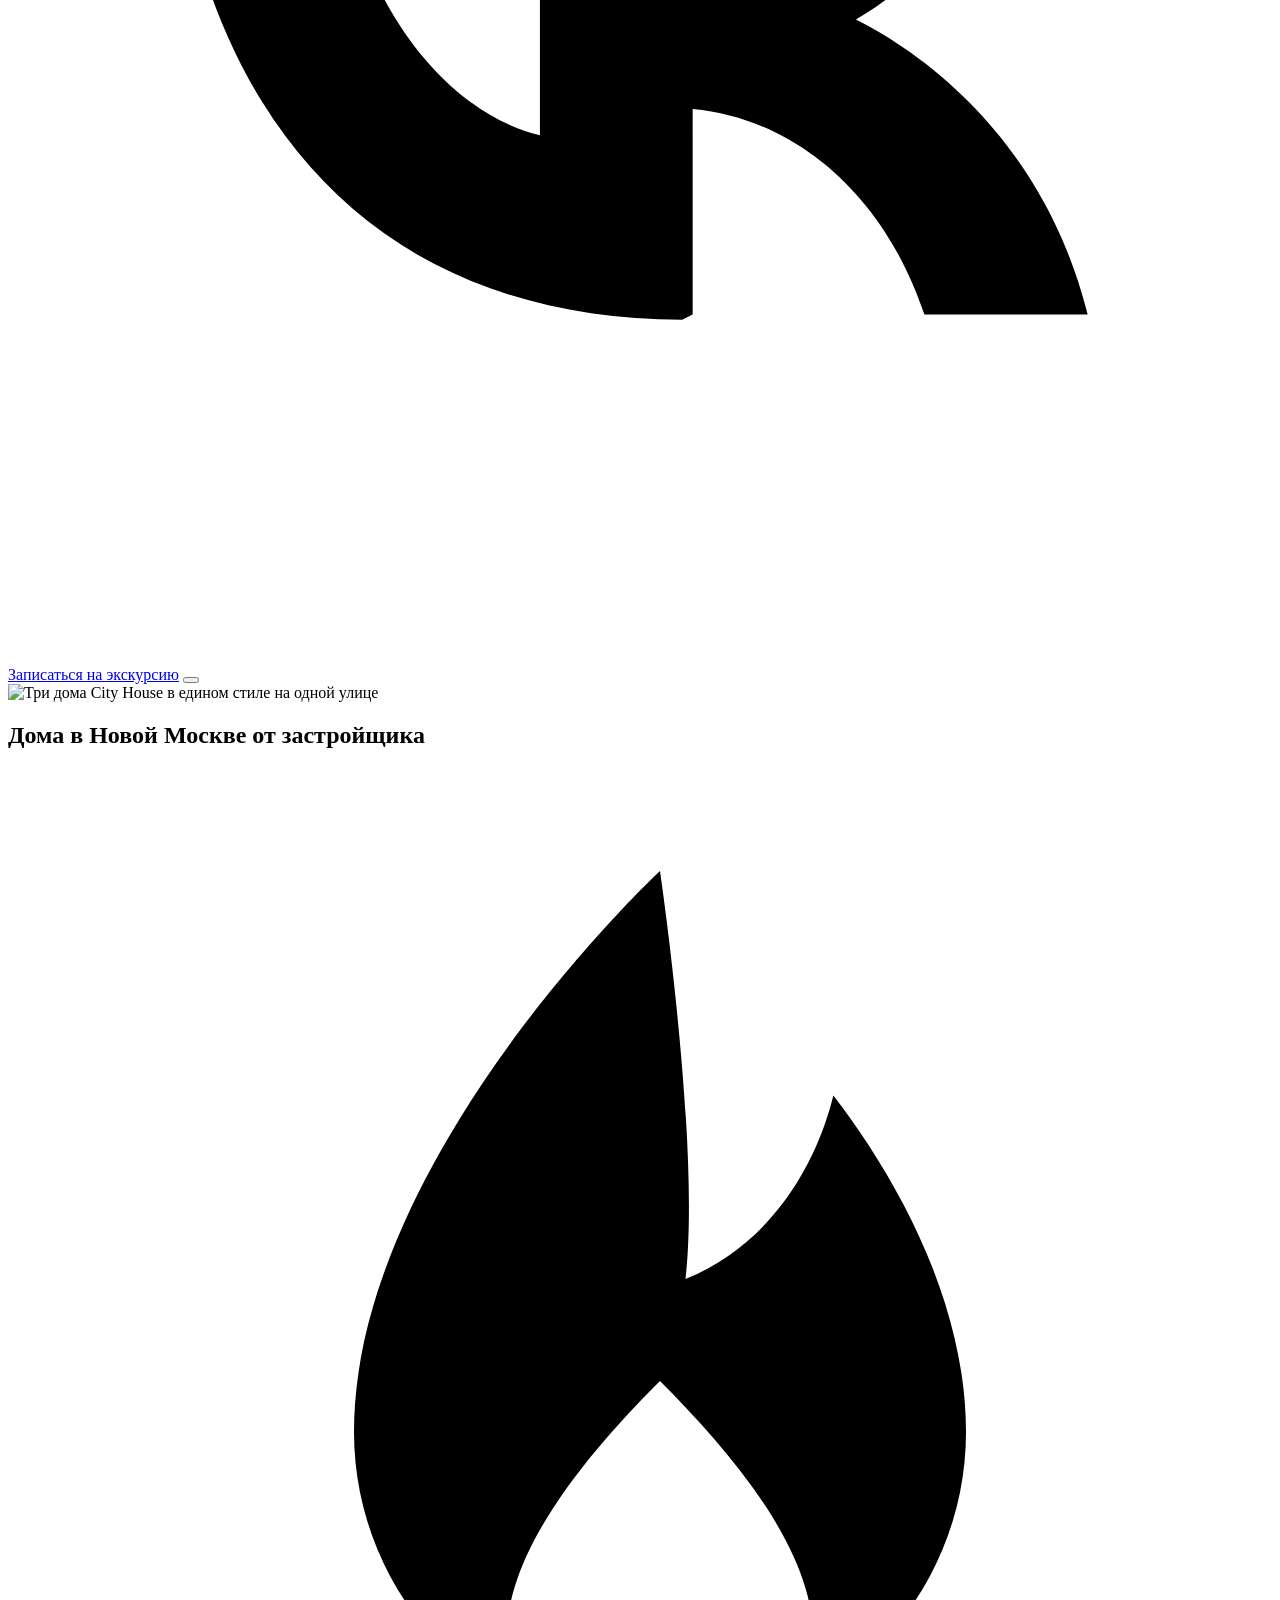
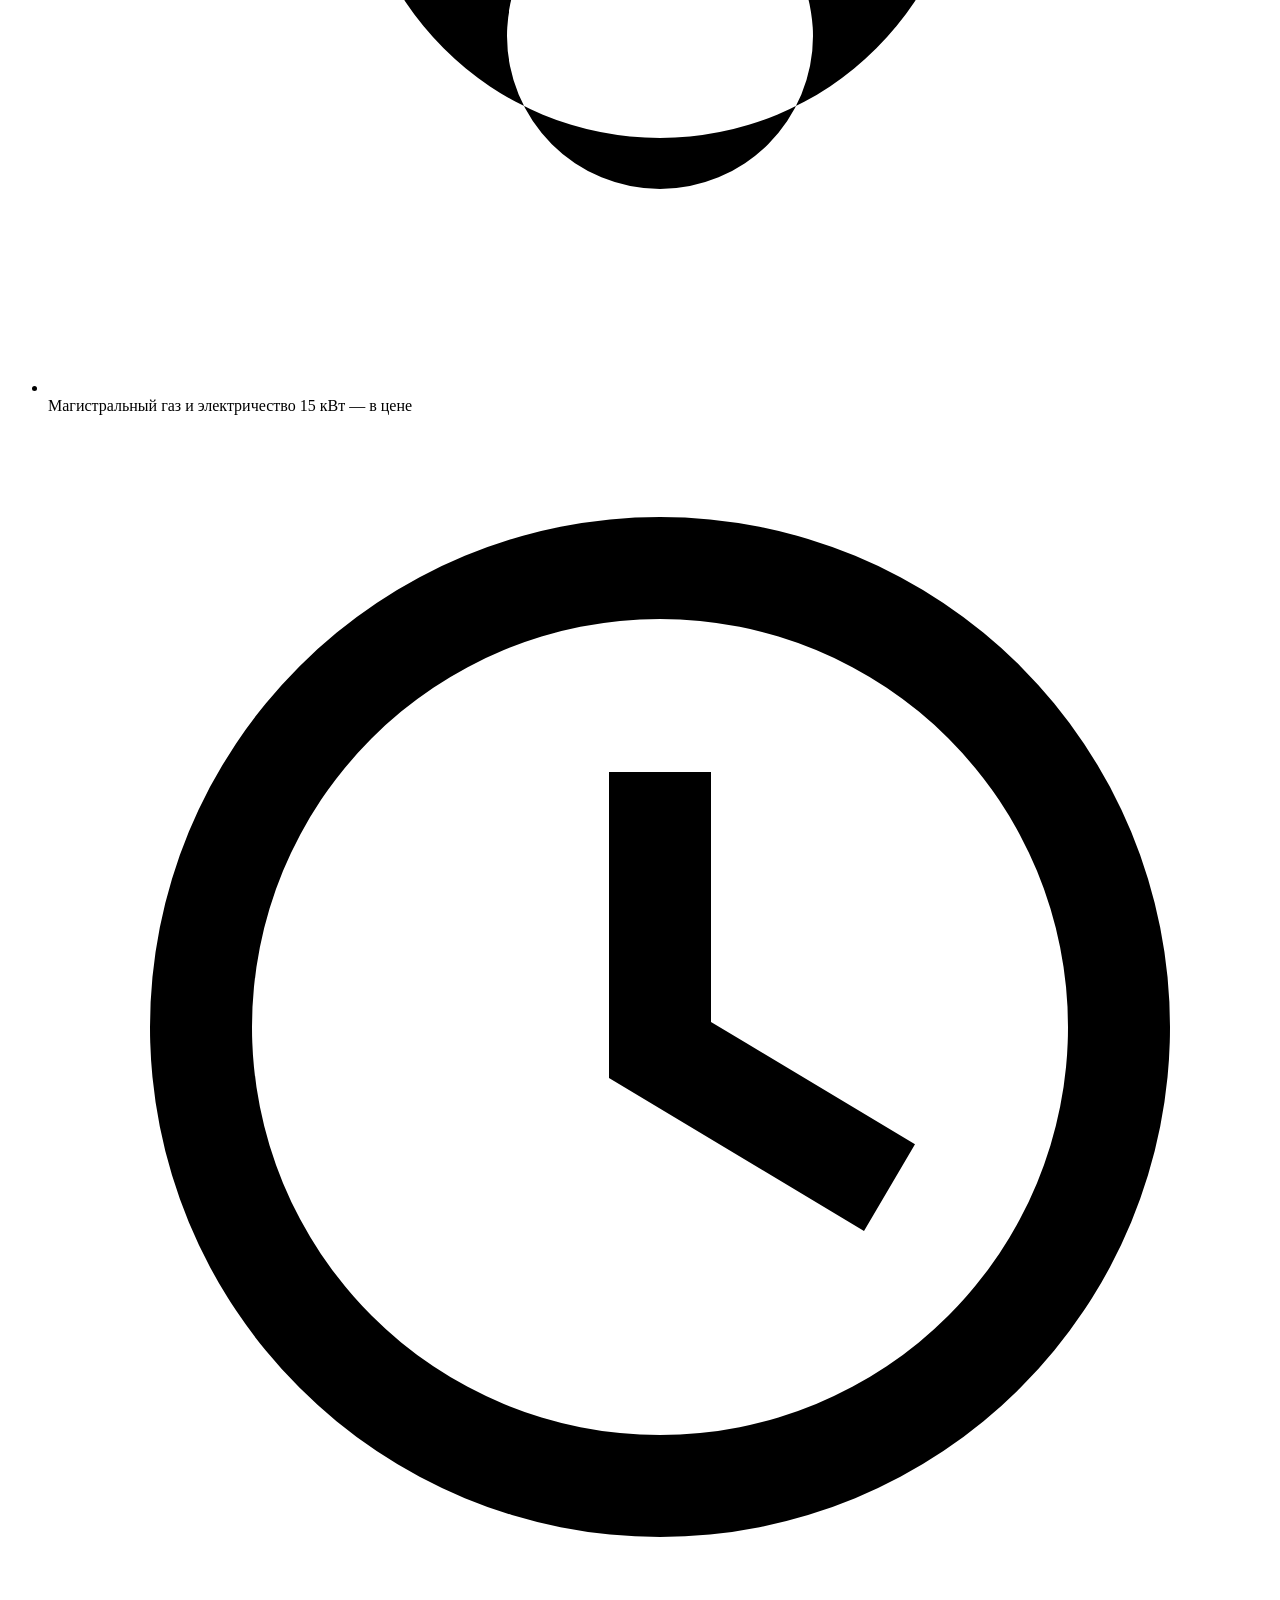
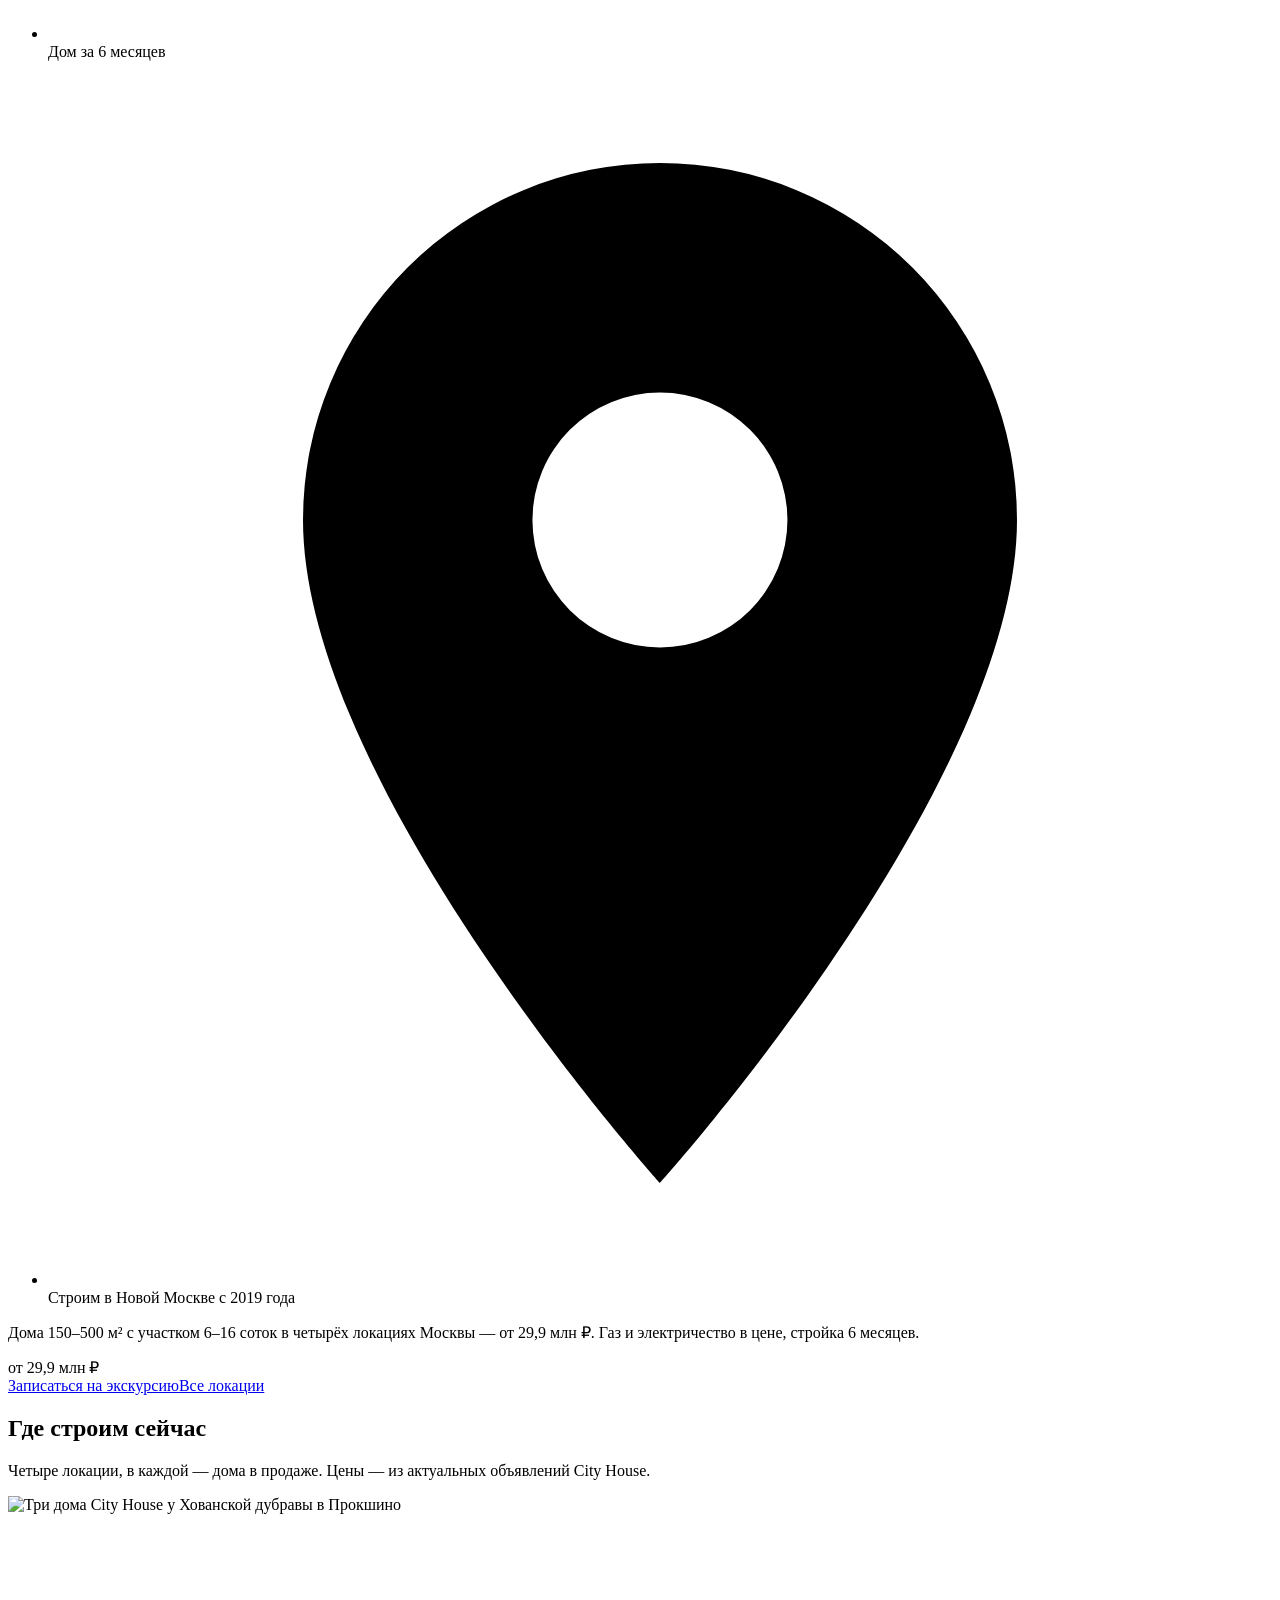
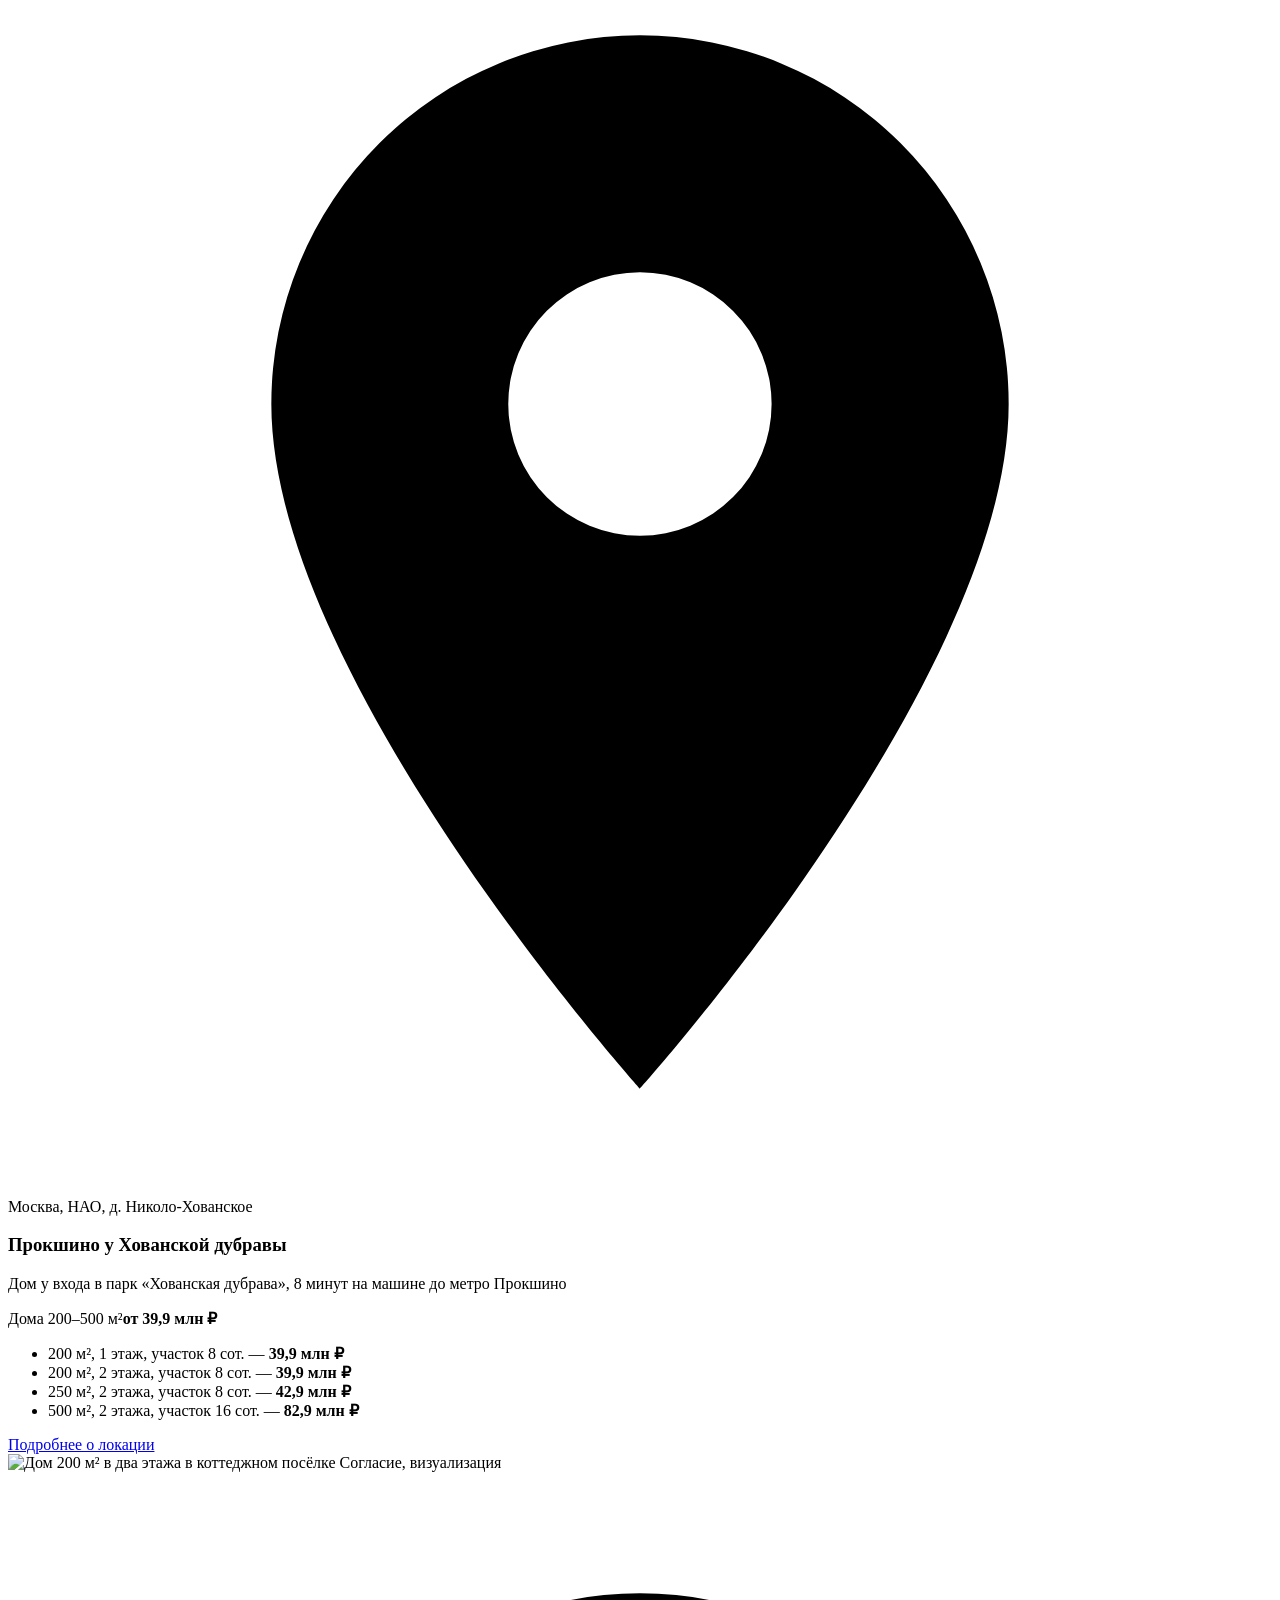
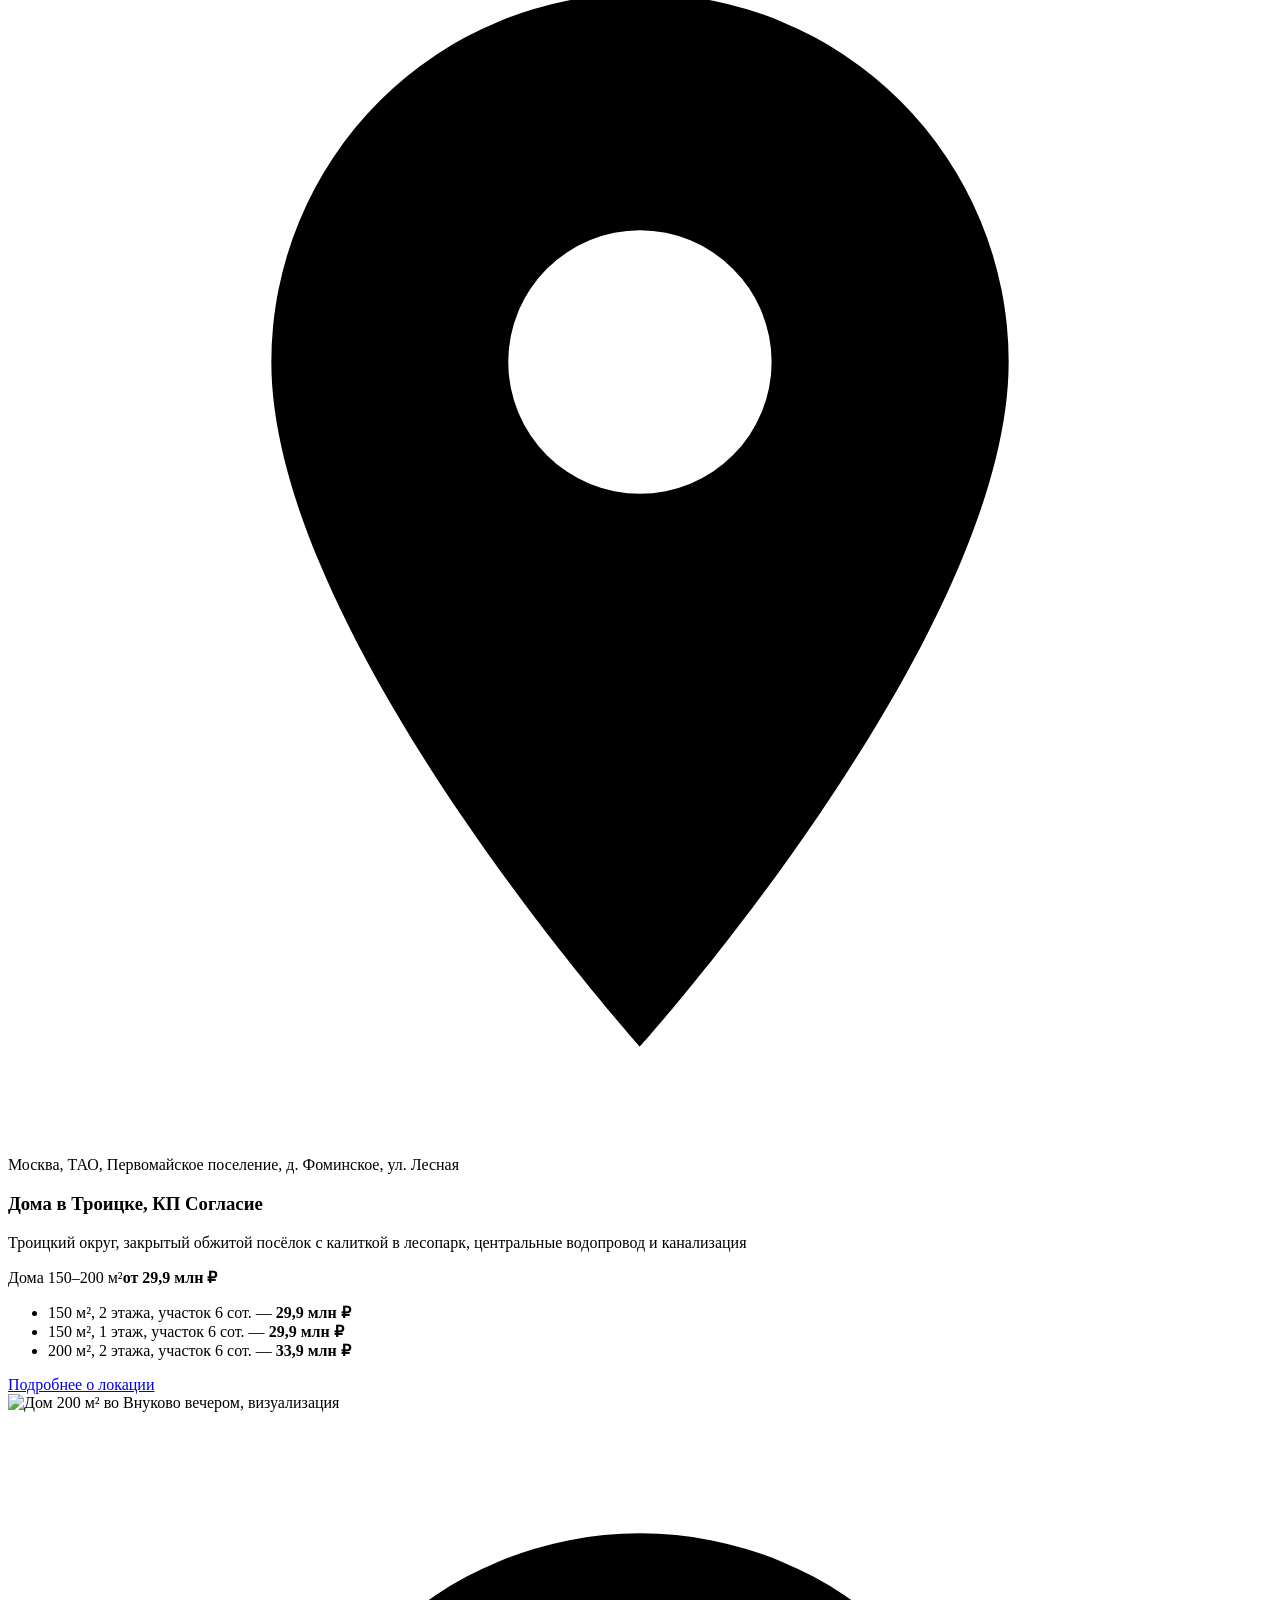
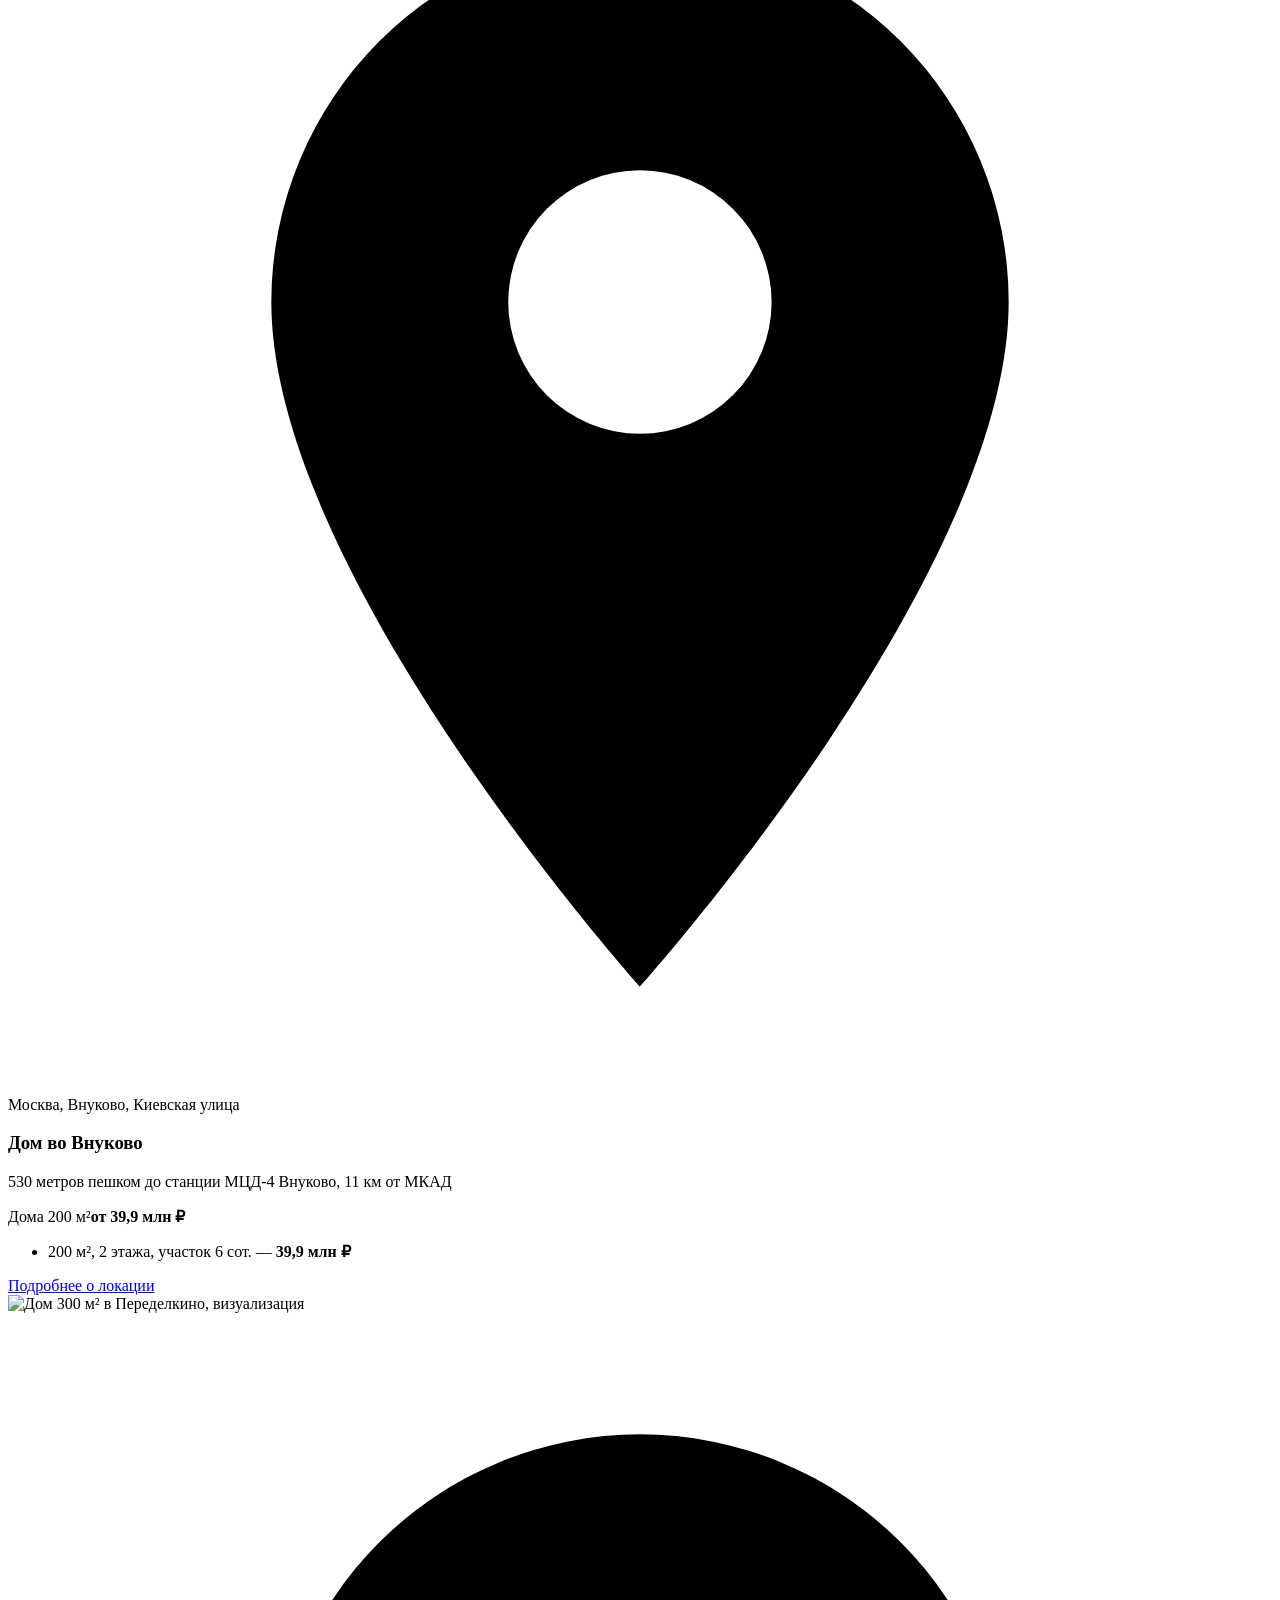
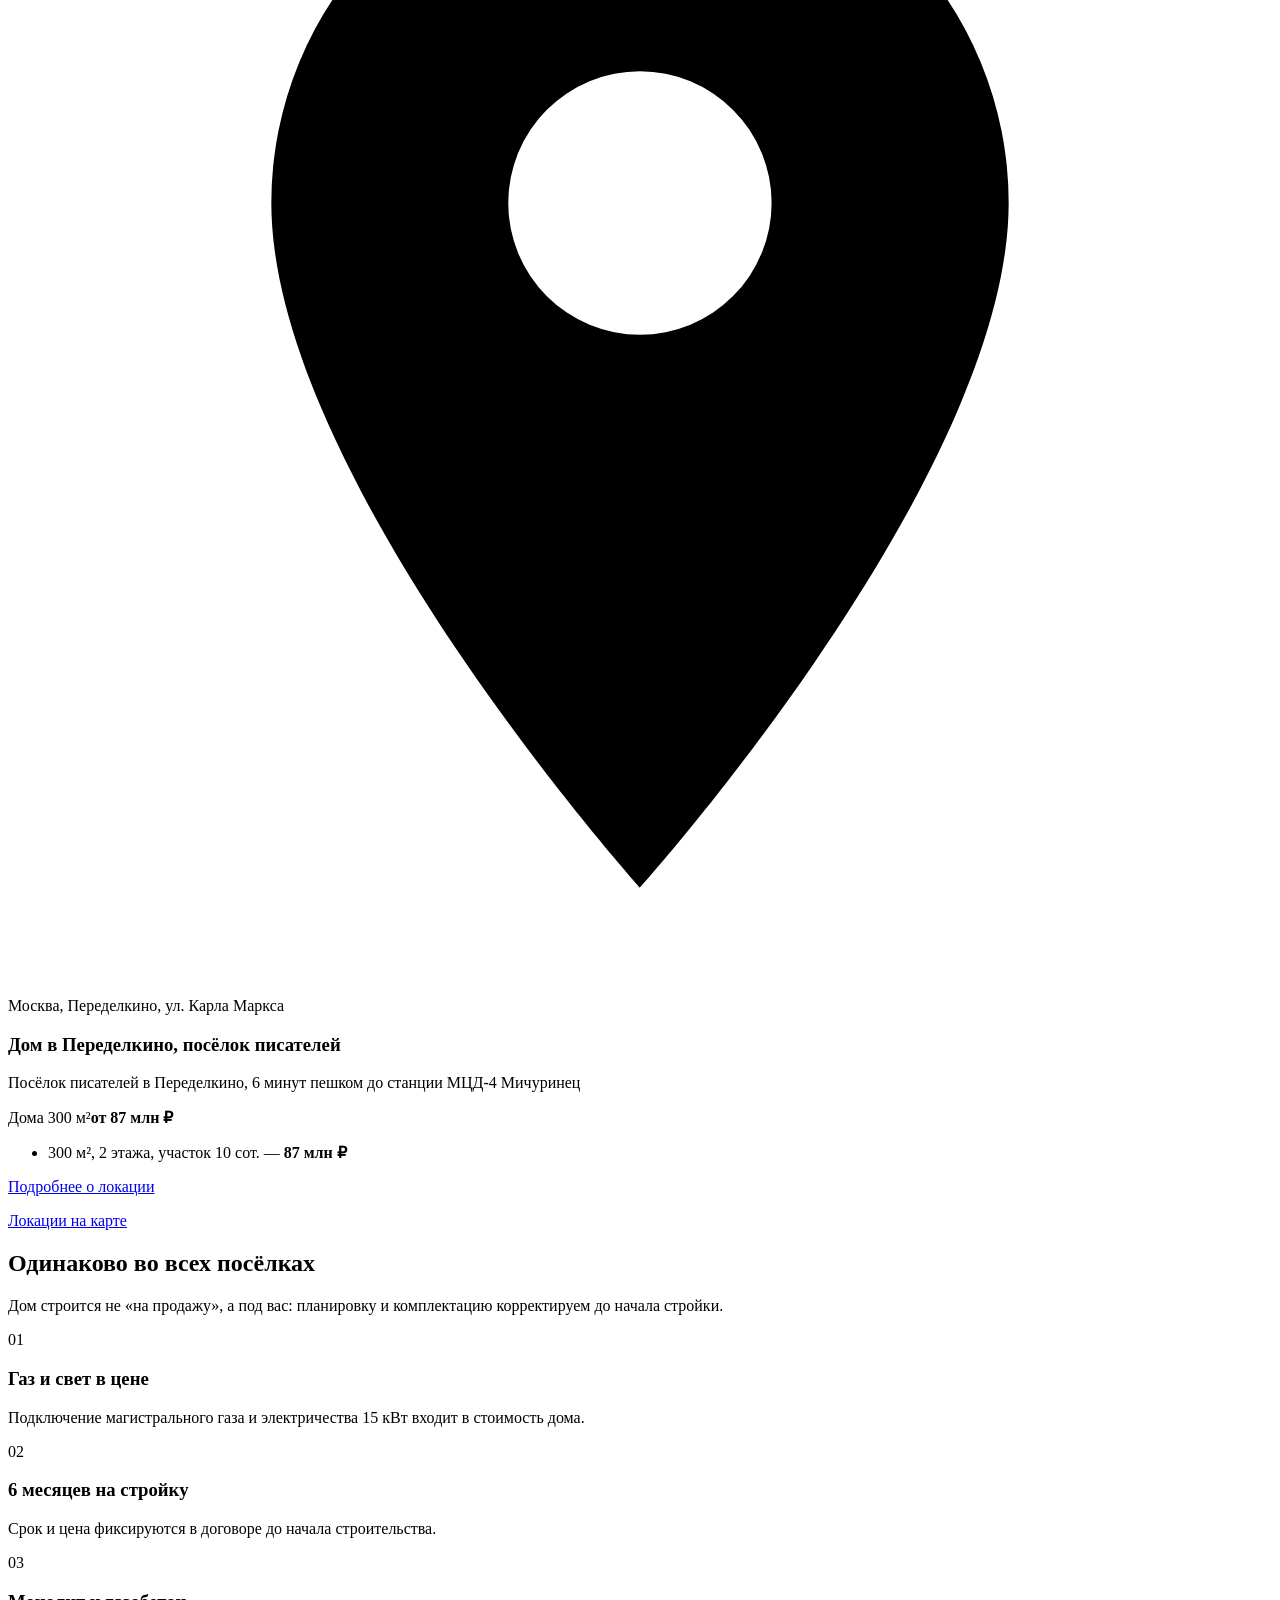
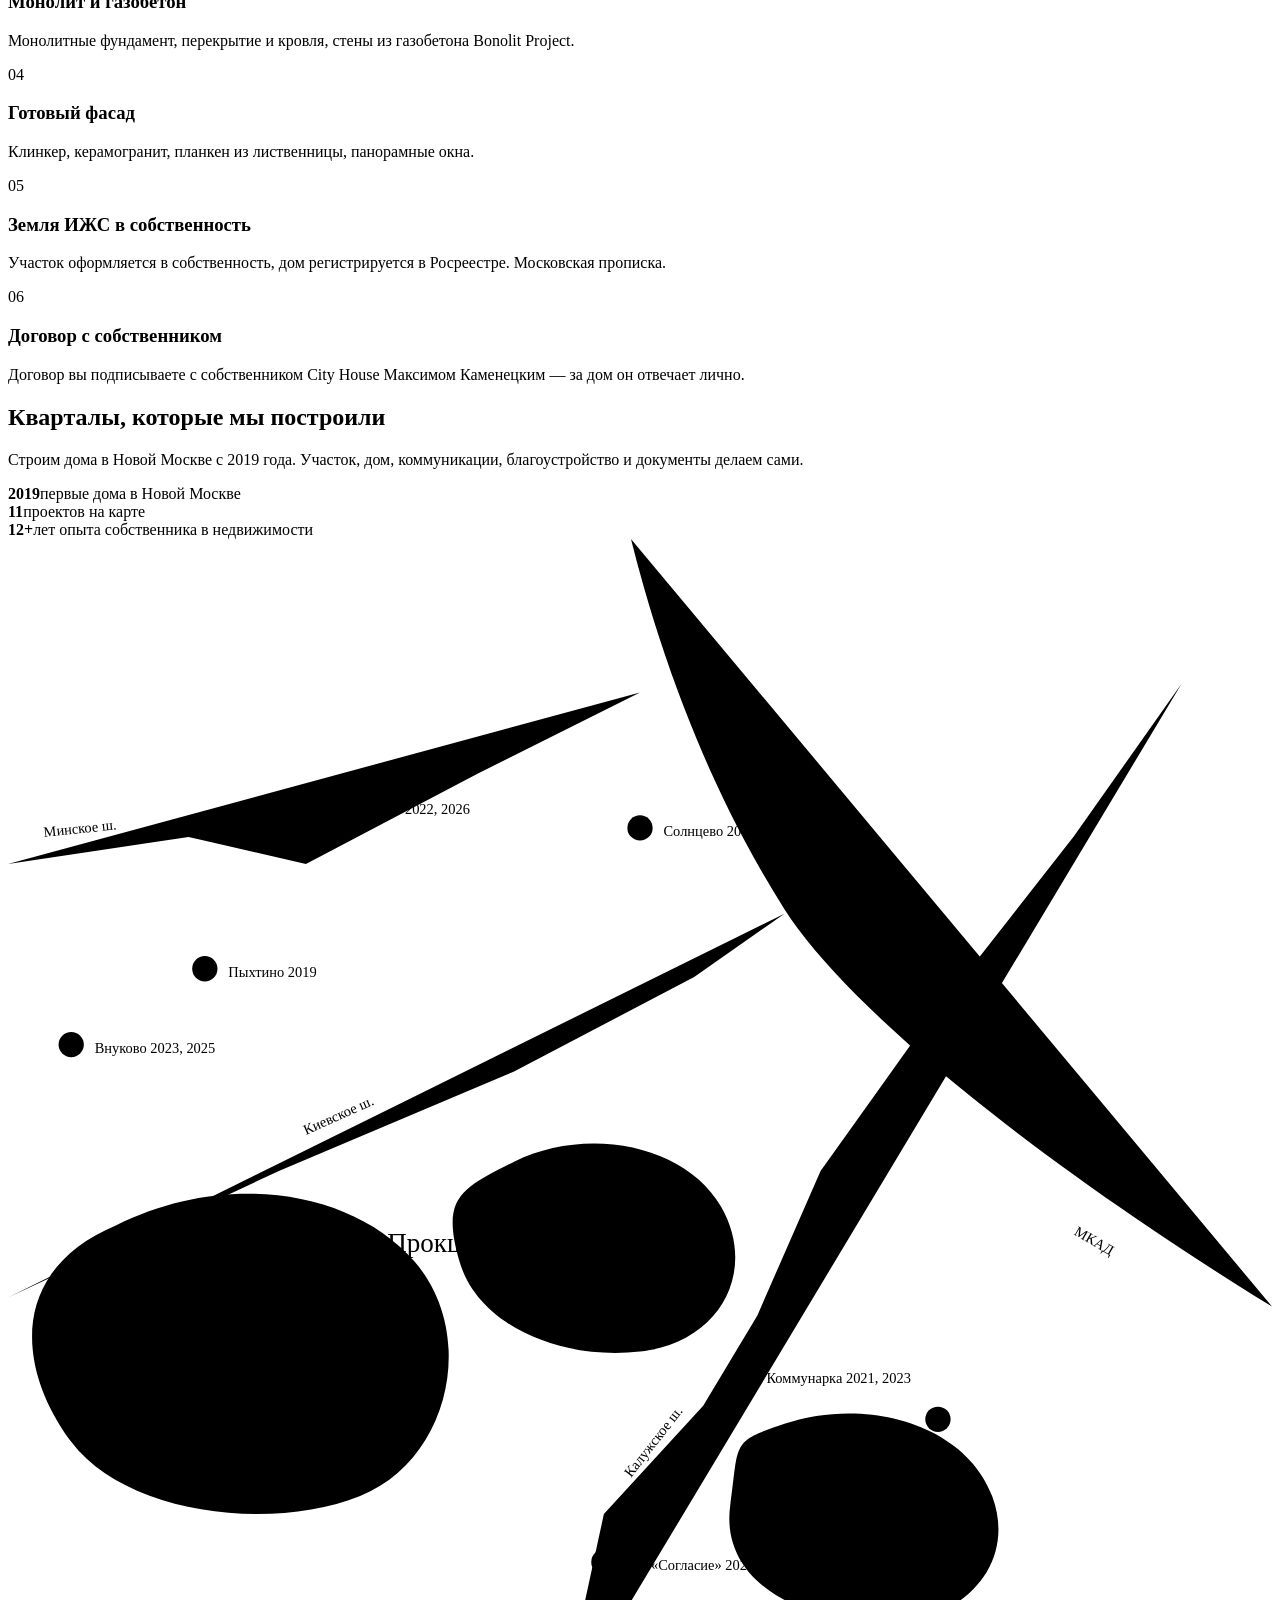
==== commit 4ea353e7: "Инвесторам — только в подвале" ====
--- a/index.html
+++ b/index.html
@@ -122,7 +122,7 @@
 <header class="site-head">
   <div class="hd">
     <a href="/city-house-preview/" class="logo"><b>CITY HOUSE</b><span>Дома в Москве</span></a>
-    <nav aria-label="Разделы"><a href="/city-house-preview/lokacii/">Локации</a><a href="/city-house-preview/prokshino/">Прокшино</a><a href="/city-house-preview/zhurnal/">Журнал</a><a href="/city-house-preview/invest/">Инвесторам</a><a href="/city-house-preview/o-kompanii/">О компании</a><a href="/city-house-preview/kontakty/">Контакты</a></nav>
+    <nav aria-label="Разделы"><a href="/city-house-preview/lokacii/">Локации</a><a href="/city-house-preview/prokshino/">Прокшино</a><a href="/city-house-preview/zhurnal/">Журнал</a><a href="/city-house-preview/o-kompanii/">О компании</a><a href="/city-house-preview/kontakty/">Контакты</a></nav>
     <div class="hd-r">
       <a class="tel" href="tel:+79175995948">+7 917 599-59-48</a>
       <div class="msg"><a href="https://wa.me/79643208255" aria-label="WhatsApp" target="_blank" rel="noopener"><svg viewBox="0 0 24 24" aria-hidden="true"><path d="M12 2a10 10 0 0 0-8.6 15.1L2 22l5-1.3A10 10 0 1 0 12 2zm0 18.2c-1.5 0-3-.4-4.2-1.2l-.3-.2-3 .8.8-2.9-.2-.3A8.2 8.2 0 1 1 12 20.2zm4.5-6.1c-.2-.1-1.5-.7-1.7-.8s-.4-.1-.6.1-.6.8-.8 1-.3.2-.5.1a6.7 6.7 0 0 1-3.3-2.9c-.3-.4.3-.4.7-1.4.1-.2 0-.3 0-.4l-.8-1.8c-.2-.5-.4-.4-.6-.4h-.5a1 1 0 0 0-.7.3 3 3 0 0 0-.9 2.2 5.2 5.2 0 0 0 1.1 2.7 11.8 11.8 0 0 0 4.5 4c1.7.7 2.3.8 3.2.6a2.7 2.7 0 0 0 1.8-1.2 2.2 2.2 0 0 0 .1-1.2c0-.1-.2-.2-.5-.3z"/></svg></a><a href="https://t.me/romaluna" aria-label="Telegram" target="_blank" rel="noopener"><svg viewBox="0 0 24 24" aria-hidden="true"><path d="M21.4 3.6 2.9 10.7c-1.3.5-1.2 1.2-.2 1.5l4.7 1.5 1.8 5.6c.2.6.4.8.8.8s.6-.2.9-.5l2.3-2.2 4.8 3.5c.9.5 1.5.2 1.7-.8l3.1-14.8c.3-1.3-.5-1.9-1.4-1.6zM9 13.4l9.3-5.9c.4-.3.8-.1.5.2l-7.9 7.1-.3 3.3z"/></svg></a><a href="https://vk.ru/roma.luno" aria-label="ВКонтакте" target="_blank" rel="noopener"><svg viewBox="0 0 24 24" aria-hidden="true"><path d="M12.8 17.5C6.7 17.5 3.2 13.3 3 6.4h3c.1 5 2.4 7.2 4.1 7.6V6.4H13v4.3c1.7-.2 3.5-2.1 4.1-4.3h2.8c-.5 2.6-2.4 4.6-3.8 5.4 1.4.7 3.6 2.4 4.4 5.6h-3.1c-.7-2.1-2.3-3.7-4.4-3.9v3.9z"/></svg></a></div>
@@ -162,7 +162,7 @@
 <footer>
   <div class="wrap">
     <div class="ft">
-      <div><a href="/city-house-preview/" class="logo"><b>CITY HOUSE</b><span>Дома в Москве</span></a><p style="margin-top:20px">Строим в Москве: Прокшино, КП Согласие, Внуково, Переделкино</p><ul class="ft-nav"><li><a href="/city-house-preview/lokacii/">Локации</a></li><li><a href="/city-house-preview/prokshino/">Прокшино</a></li><li><a href="/city-house-preview/zhurnal/">Журнал</a></li><li><a href="/city-house-preview/invest/">Инвесторам</a></li><li><a href="/city-house-preview/o-kompanii/">О компании</a></li><li><a href="/city-house-preview/kontakty/">Контакты</a></li></ul></div>
+      <div><a href="/city-house-preview/" class="logo"><b>CITY HOUSE</b><span>Дома в Москве</span></a><p style="margin-top:20px">Строим в Москве: Прокшино, КП Согласие, Внуково, Переделкино</p><ul class="ft-nav"><li><a href="/city-house-preview/lokacii/">Локации</a></li><li><a href="/city-house-preview/prokshino/">Прокшино</a></li><li><a href="/city-house-preview/zhurnal/">Журнал</a></li><li><a href="/city-house-preview/o-kompanii/">О компании</a></li><li><a href="/city-house-preview/kontakty/">Контакты</a></li><li><a href="/city-house-preview/invest/">Инвесторам</a></li></ul></div>
       <div><p>Телефон</p><a href="tel:+79175995948" class="ft-tel">+7 917 599-59-48</a><p style="margin-top:12px"><a href="https://wa.me/79643208255">WhatsApp</a> · <a href="https://t.me/romaluna">Telegram</a> · <a href="https://vk.ru/roma.luno">ВКонтакте</a> · MAX +7 964 320-82-55</p><p style="margin-top:12px"><a href="/city-house-preview/politika/">Политика обработки персональных данных</a></p></div>
       <div><p>ИП Каменецкий Максим Александрович</p><p>ИНН 504106874779</p><p>ОГРНИП 319508100173016</p><p><a href="mailto:max-kamen@yandex.ru">max-kamen@yandex.ru</a></p></div>
     </div>
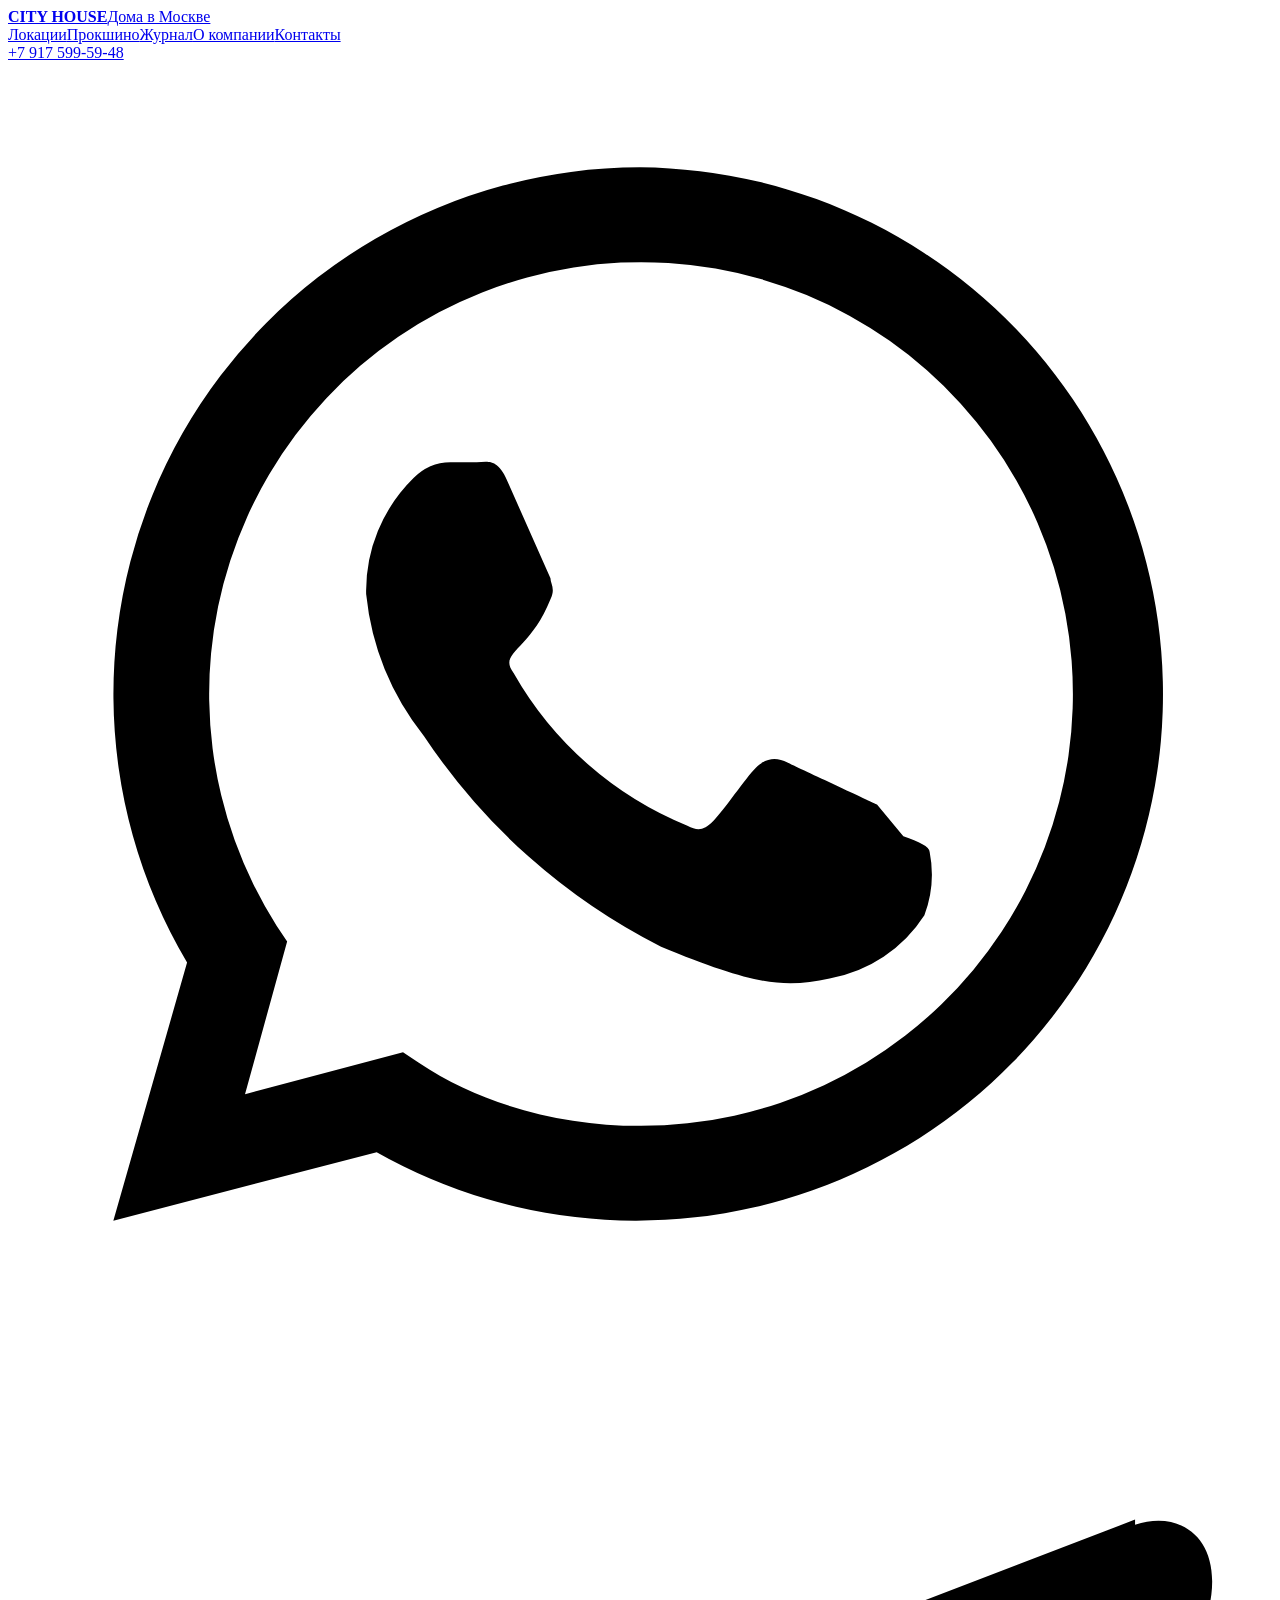
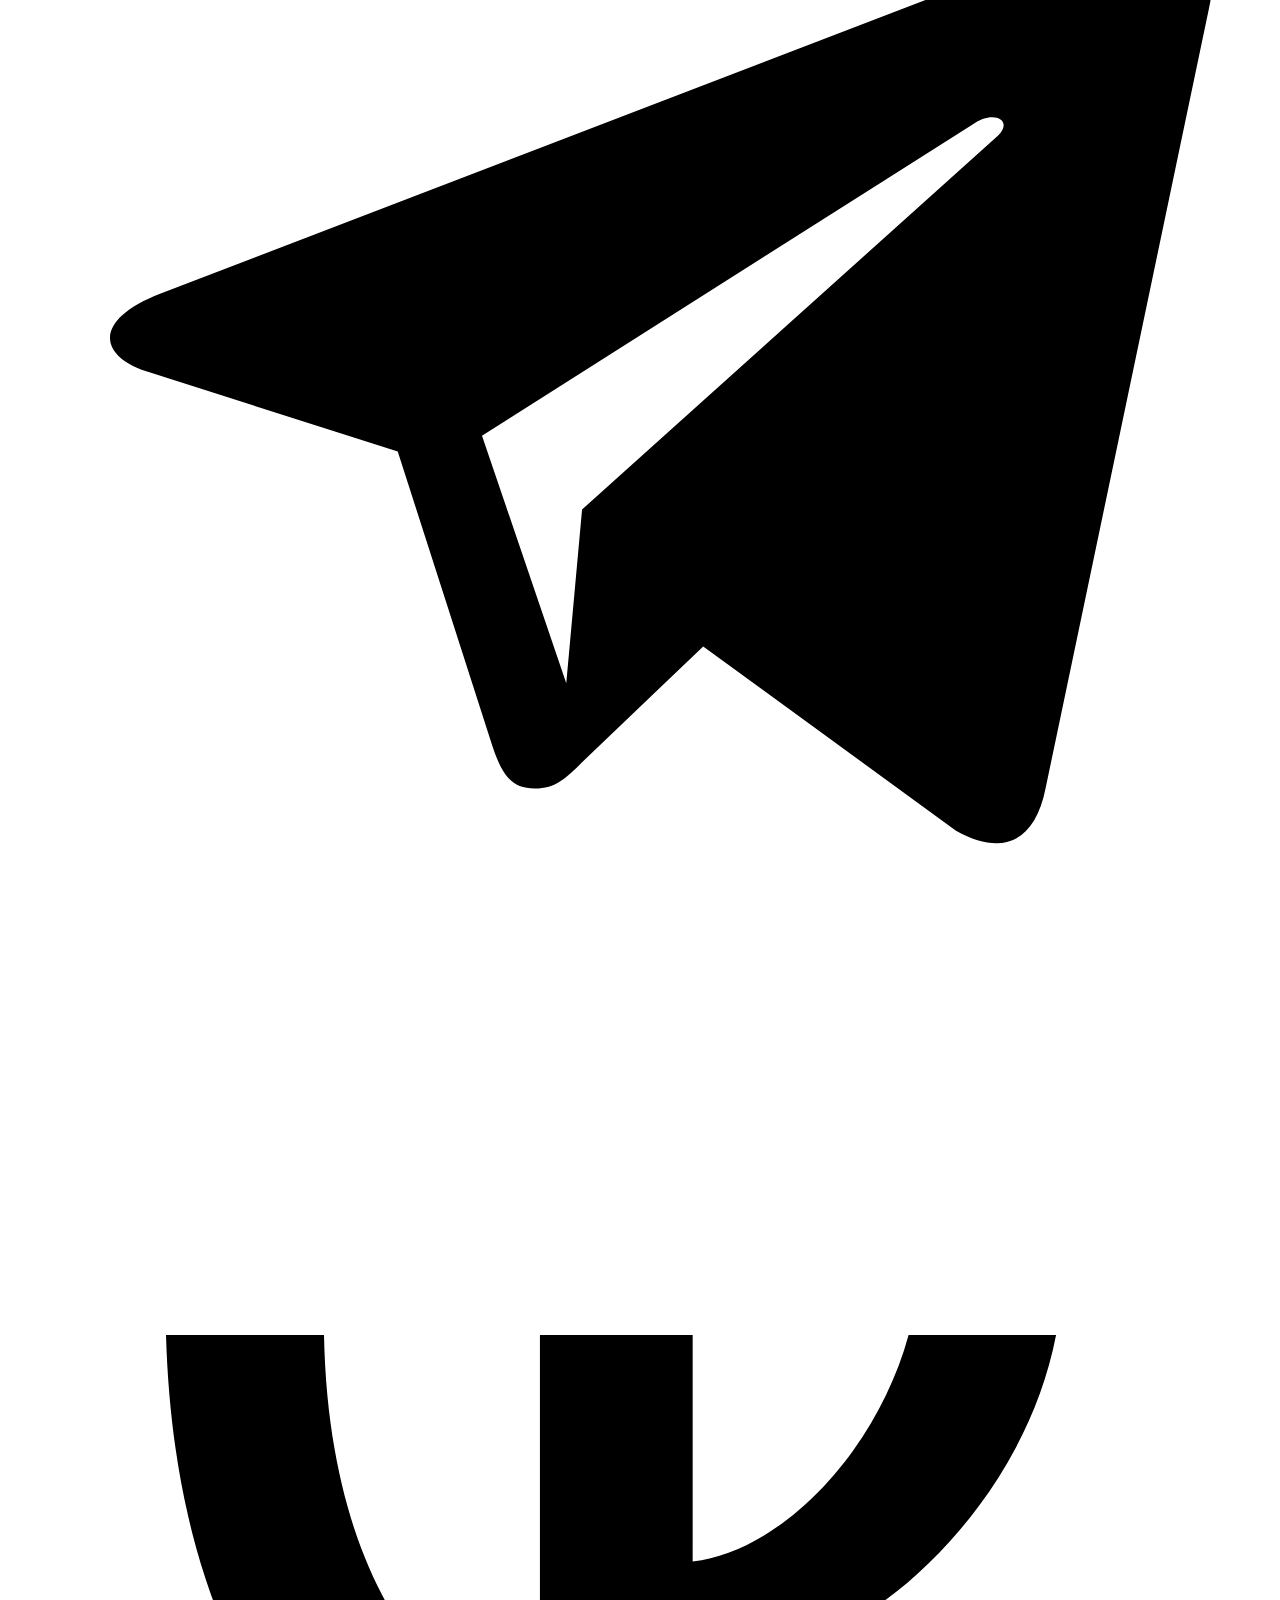
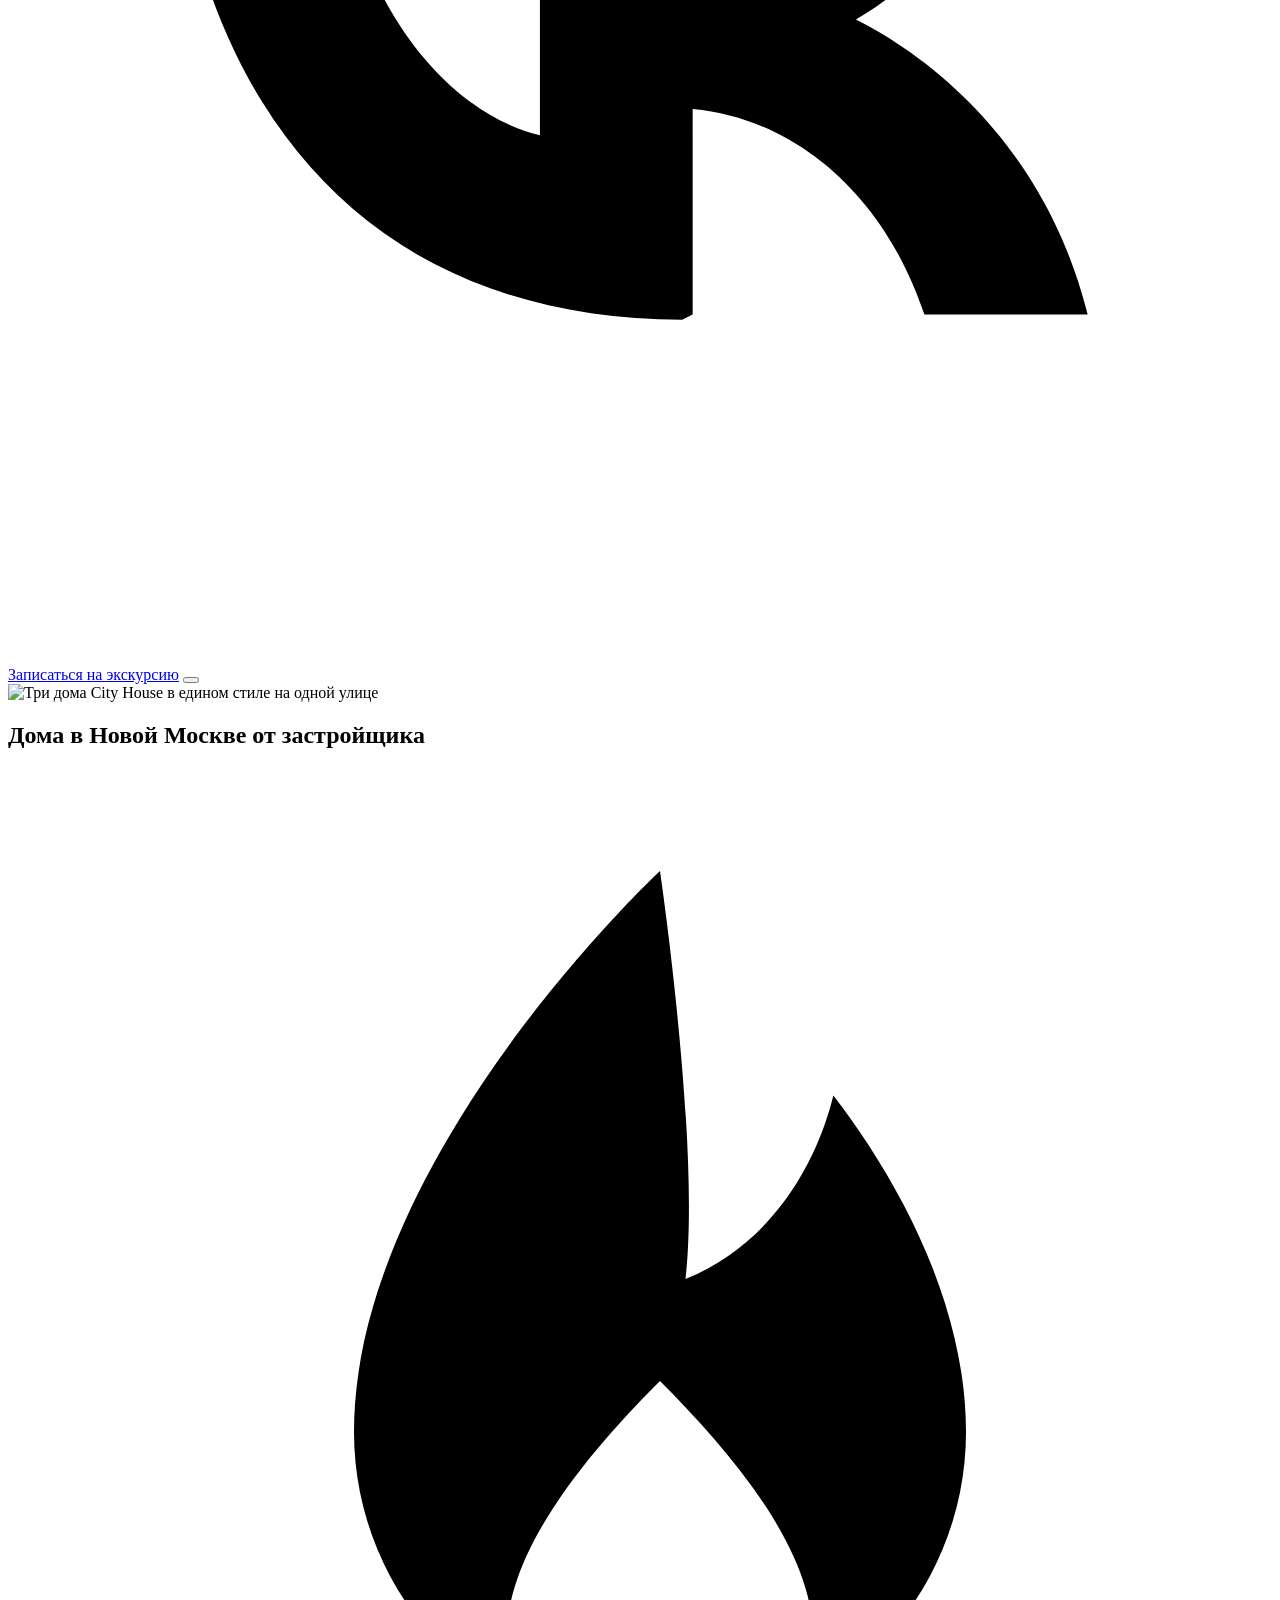
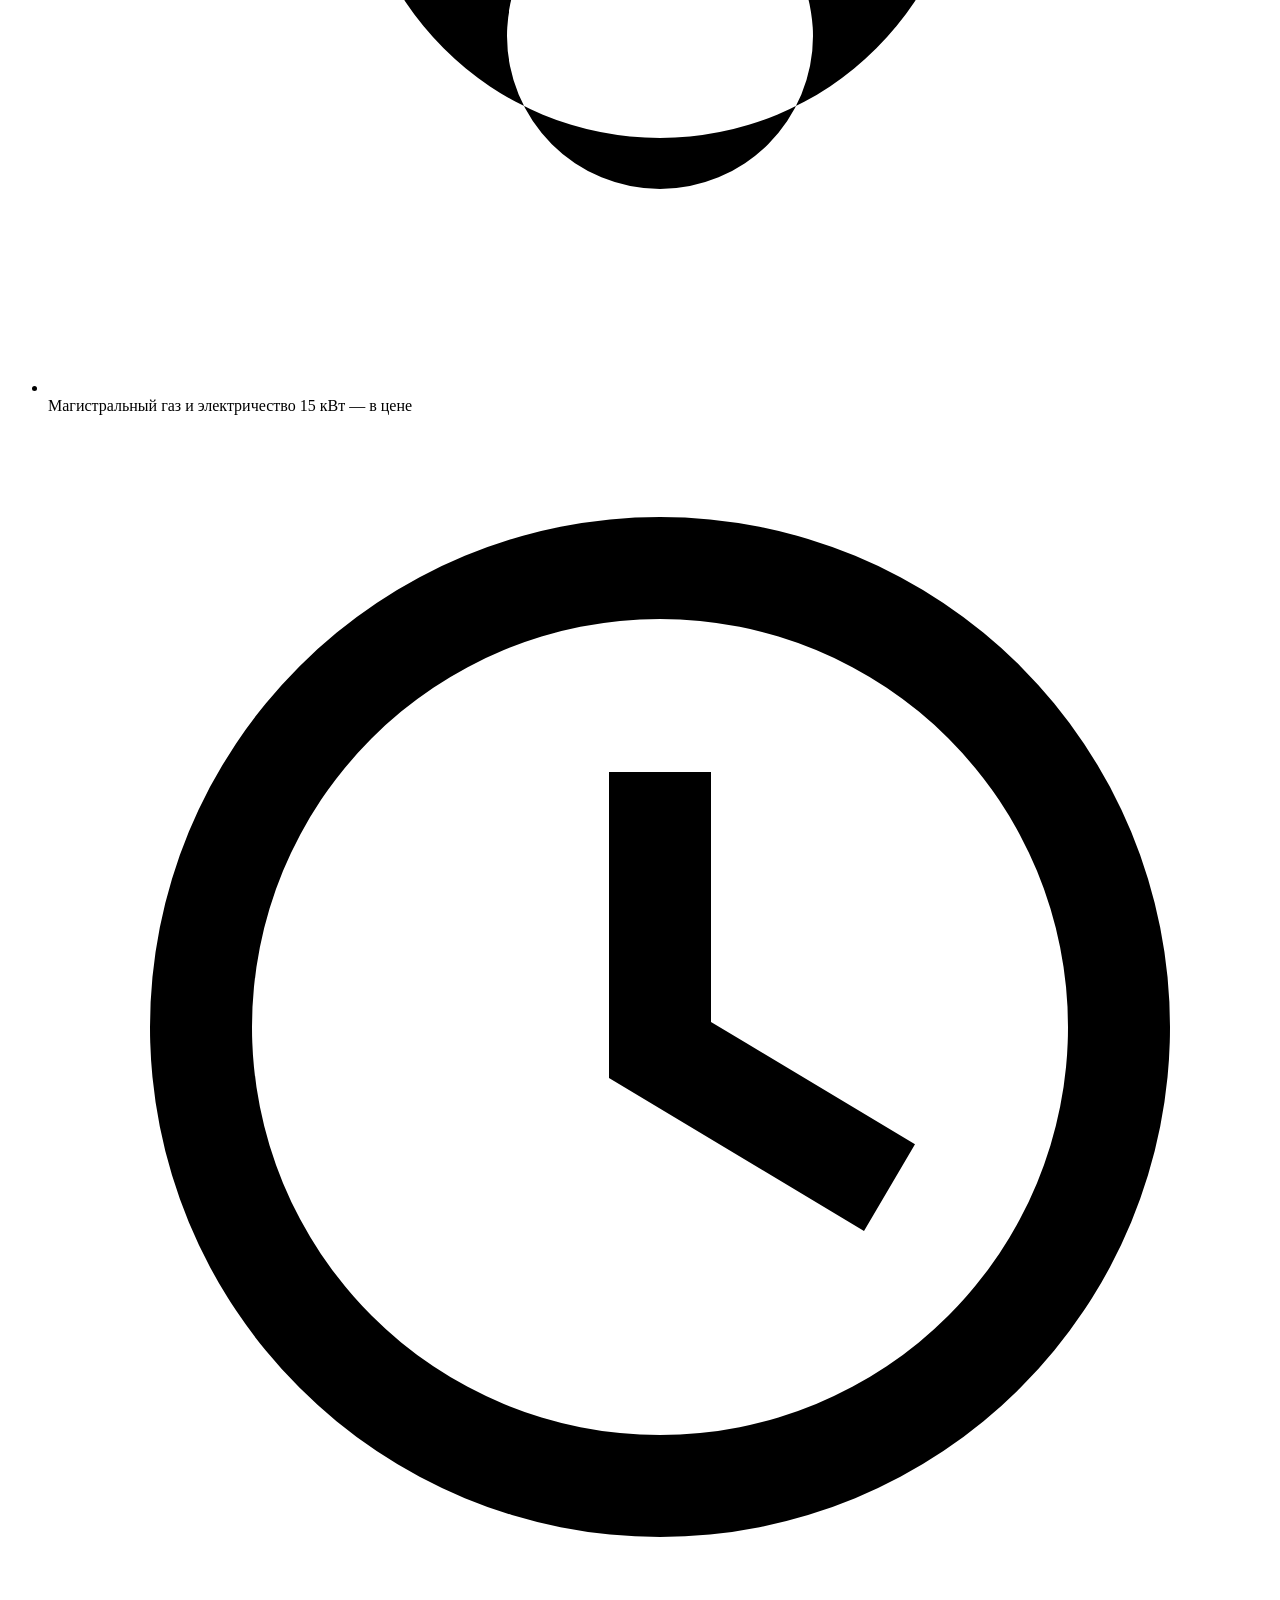
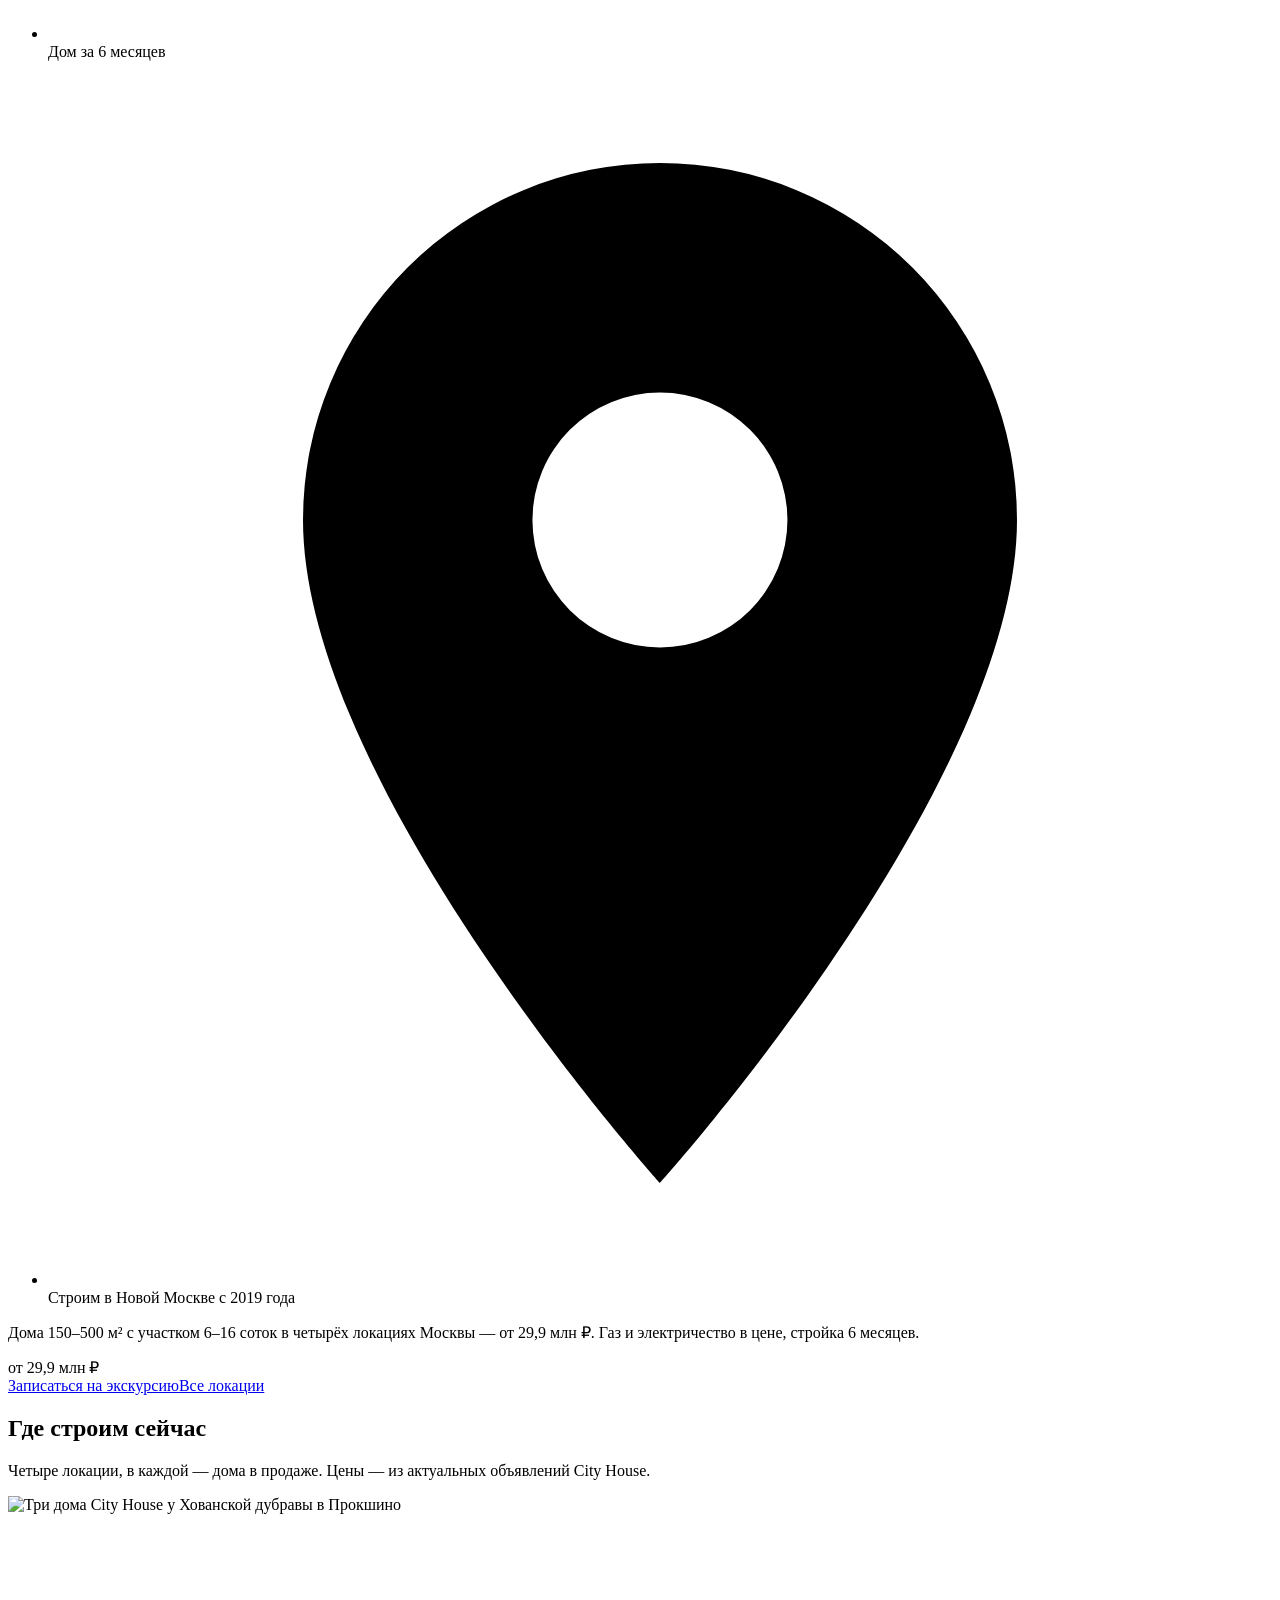
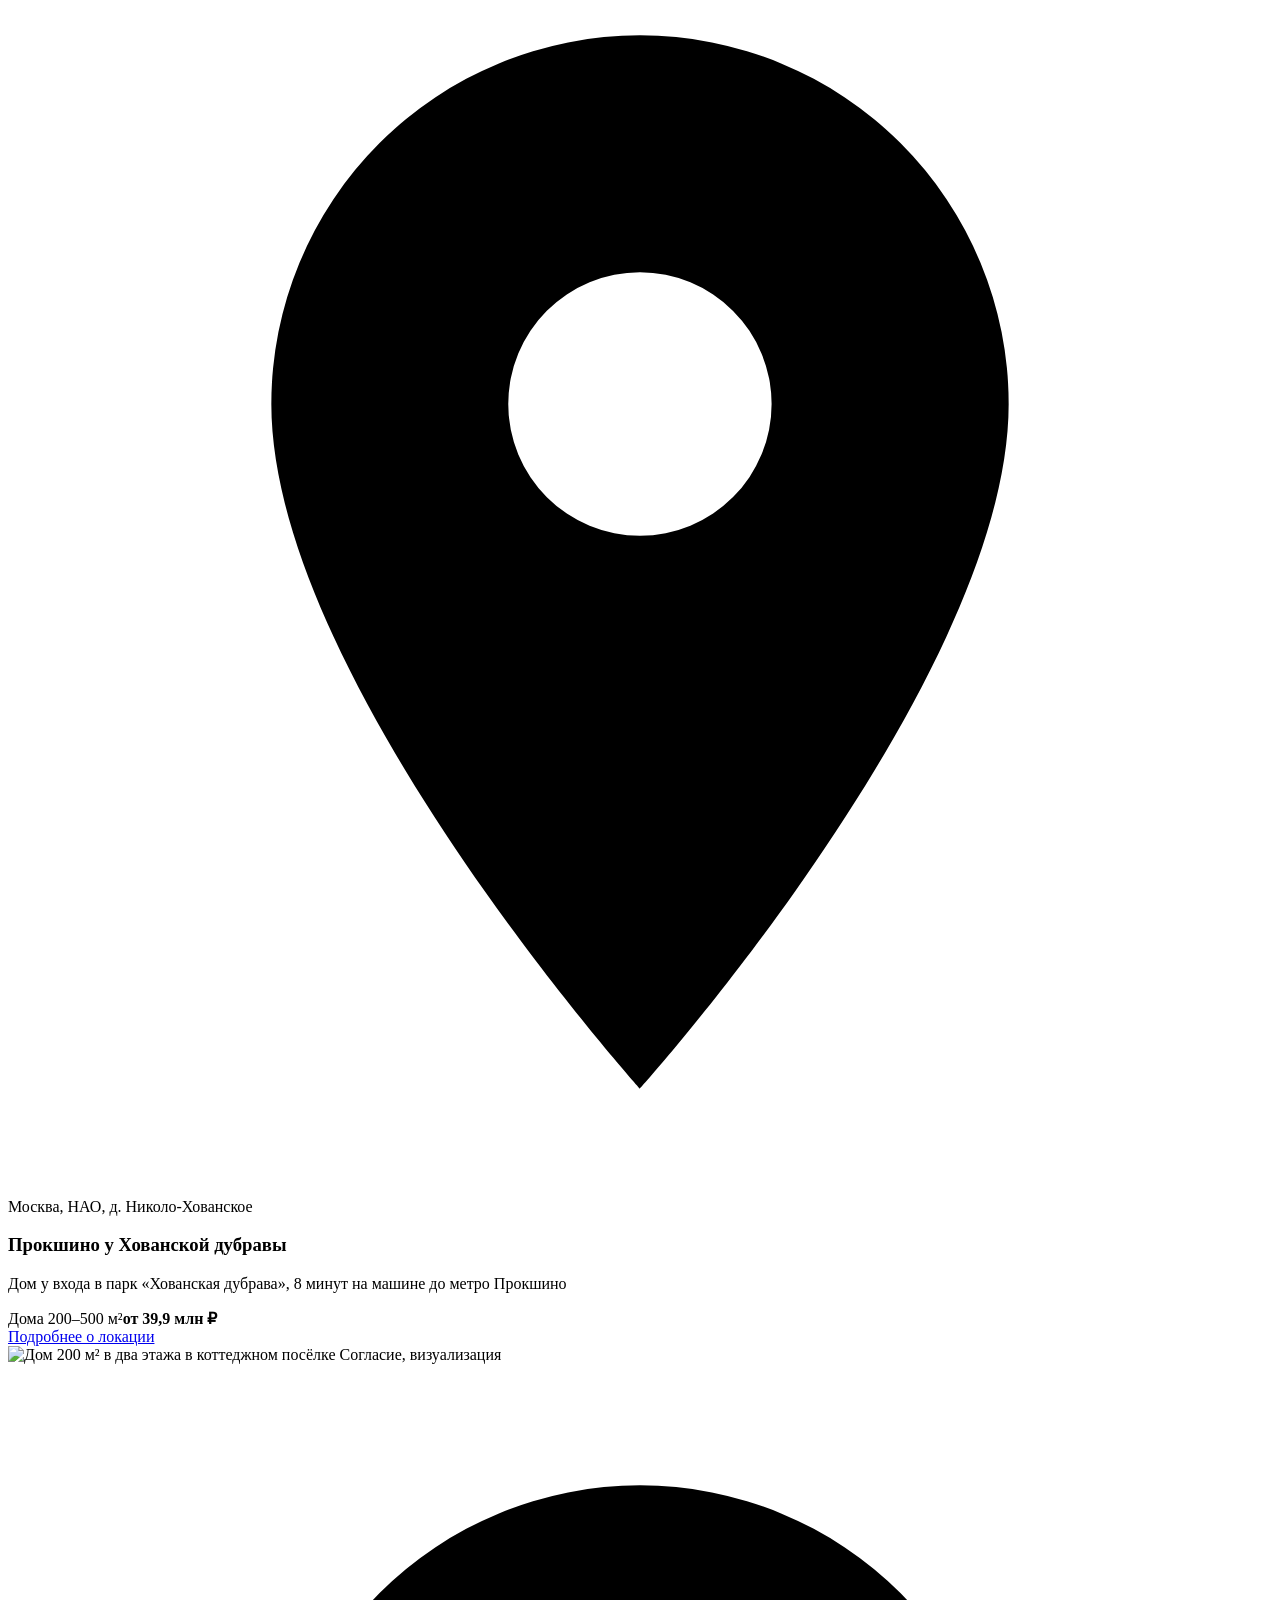
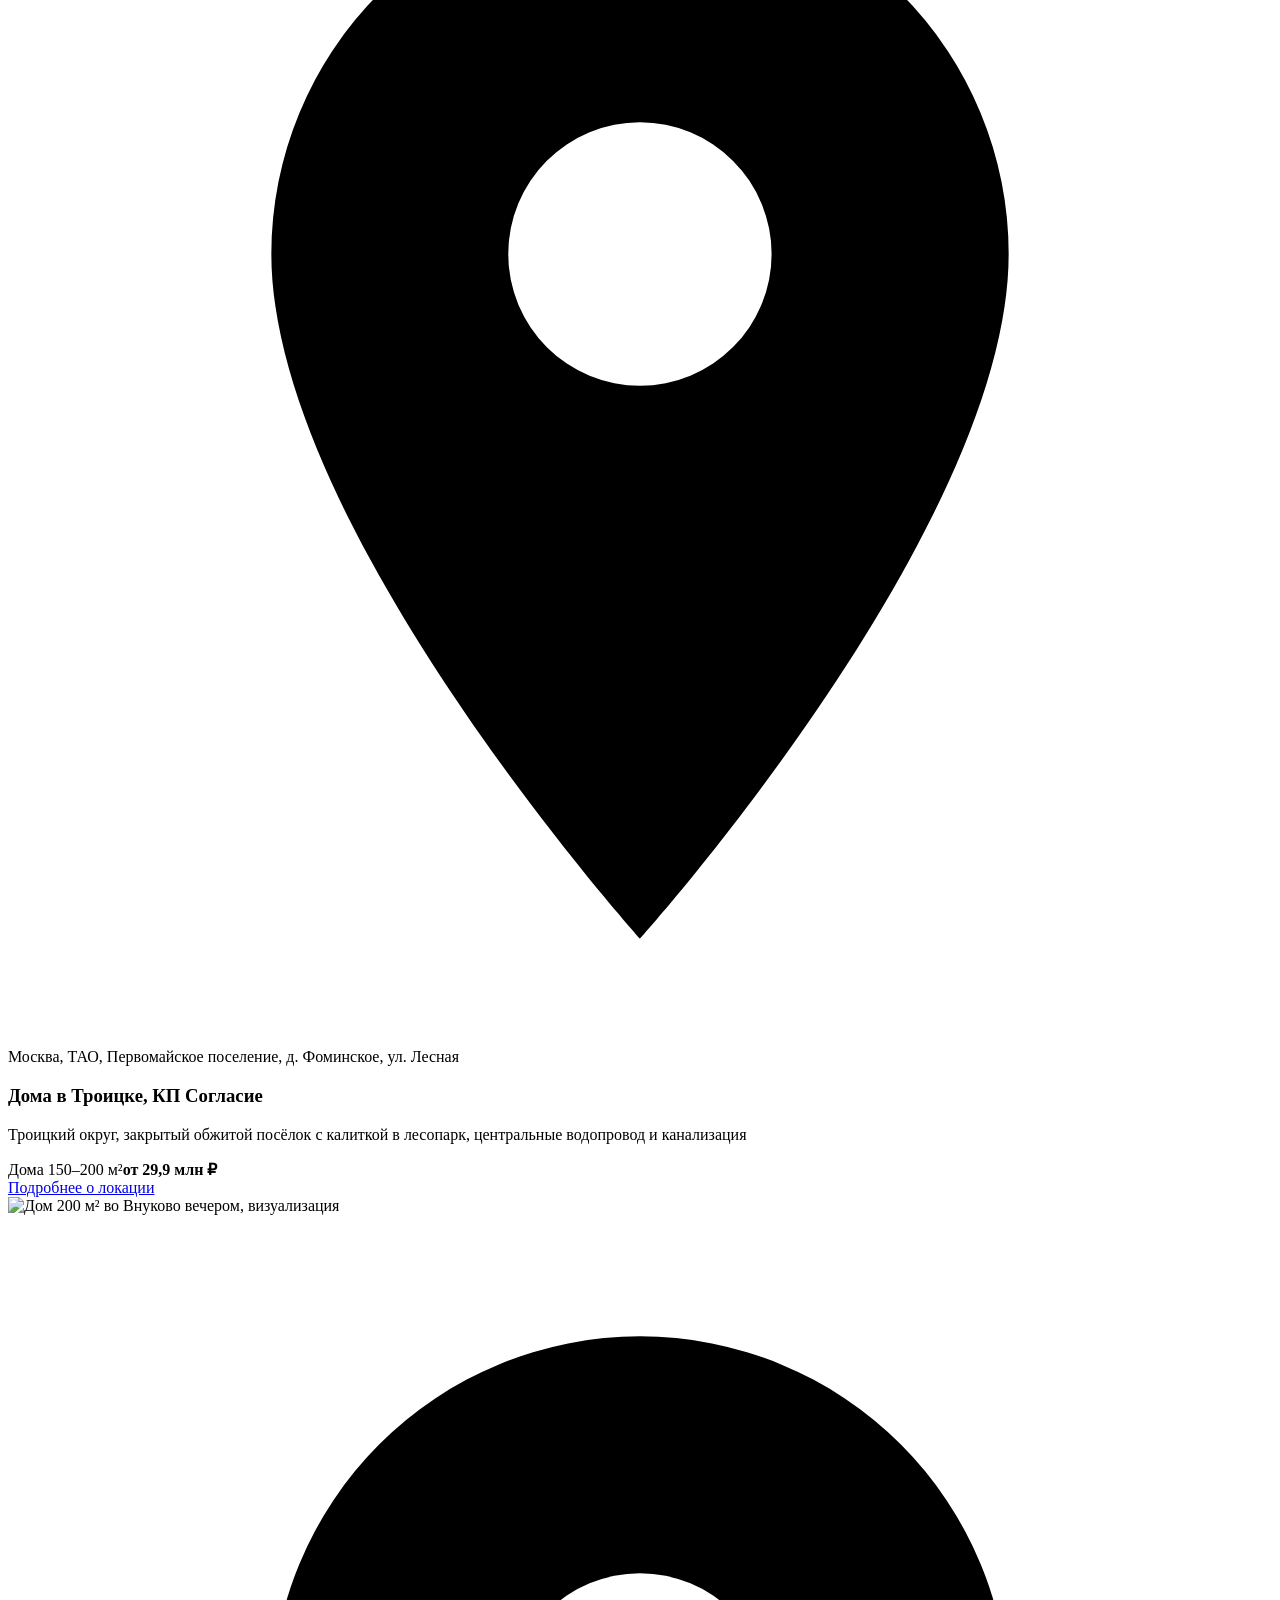
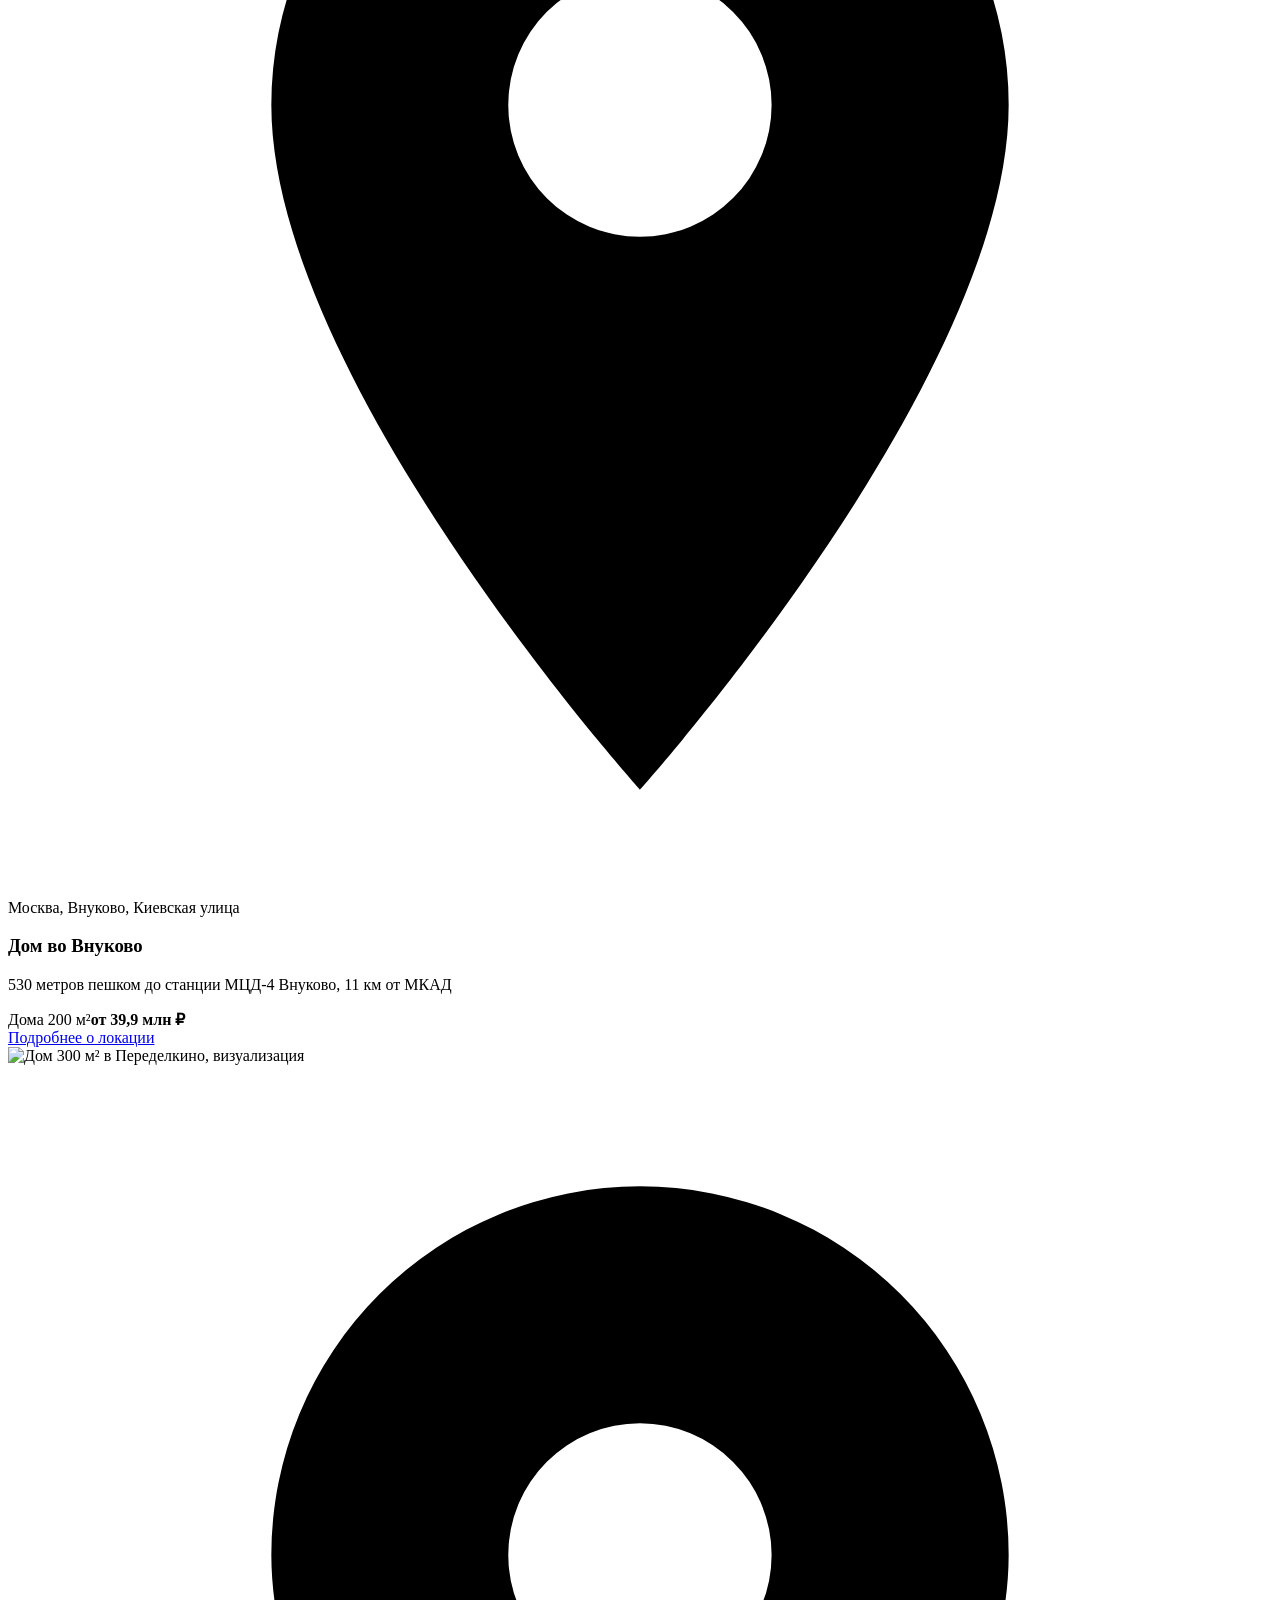
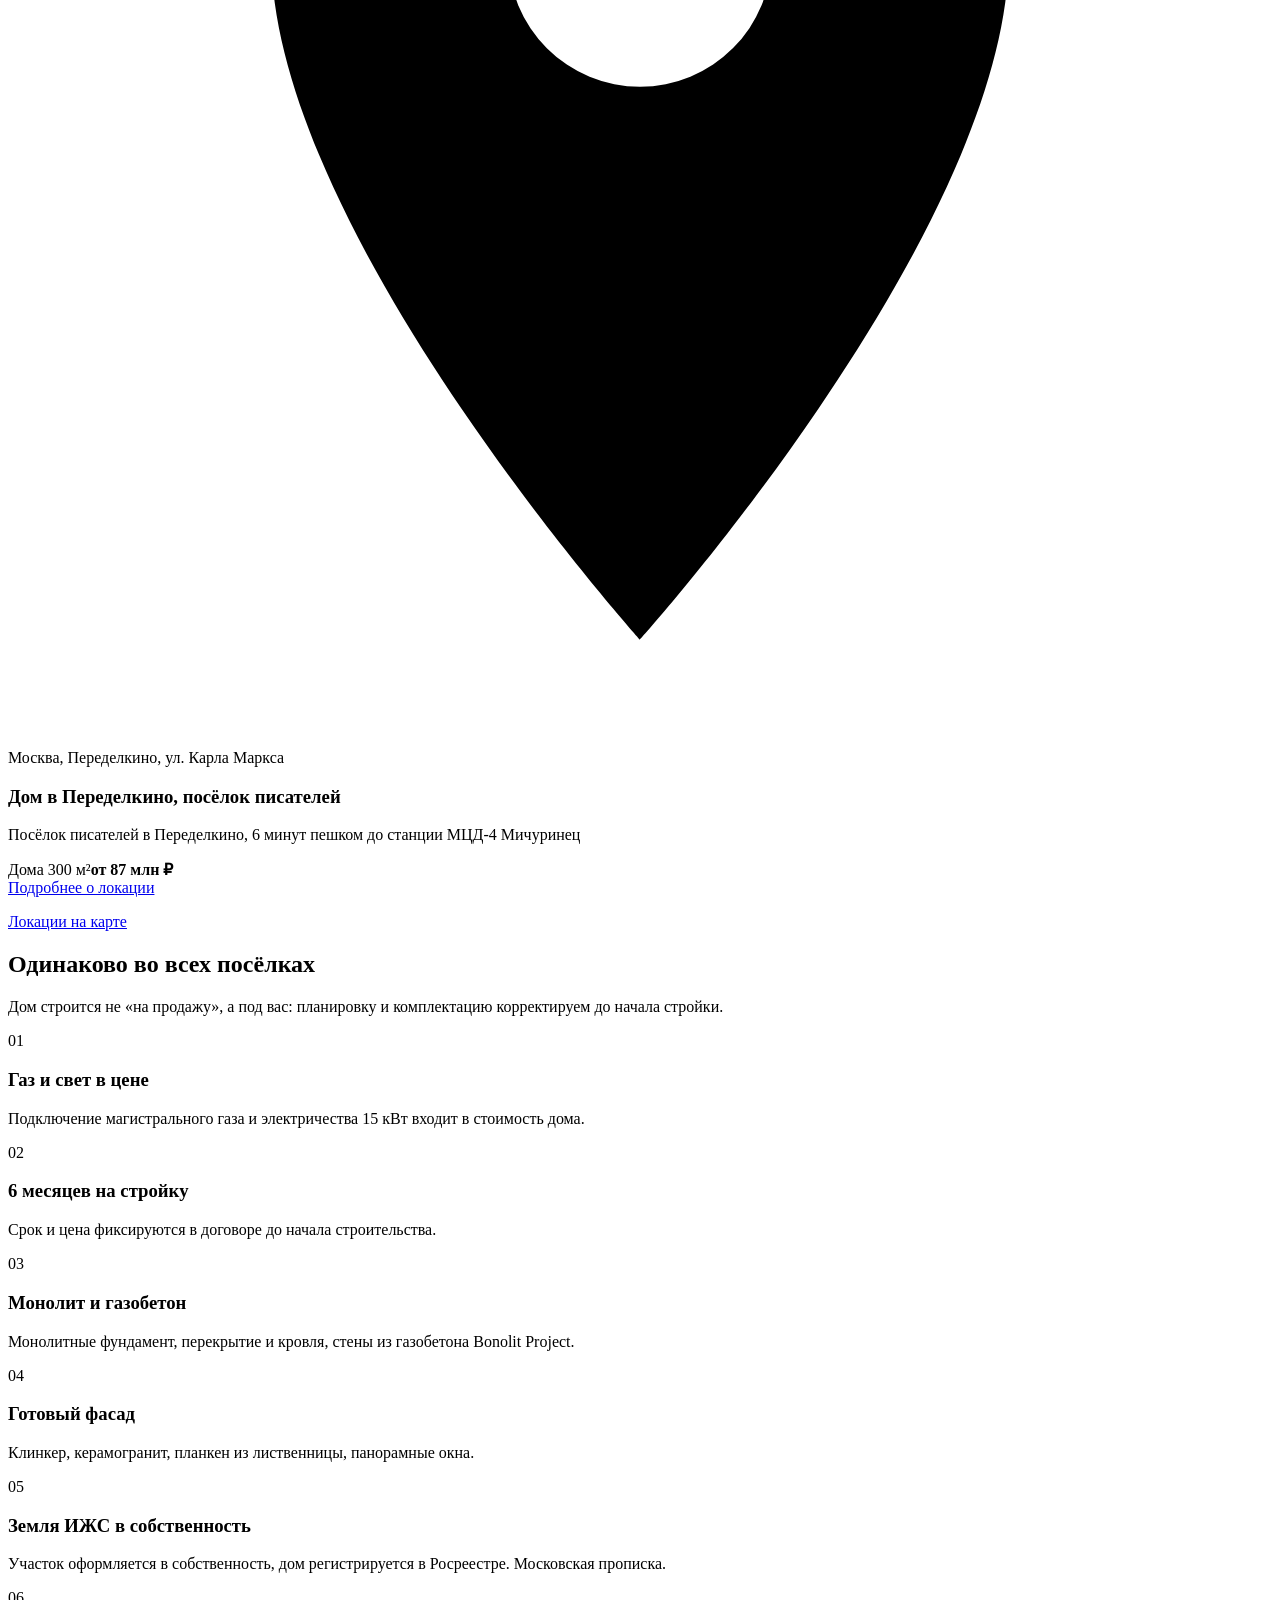
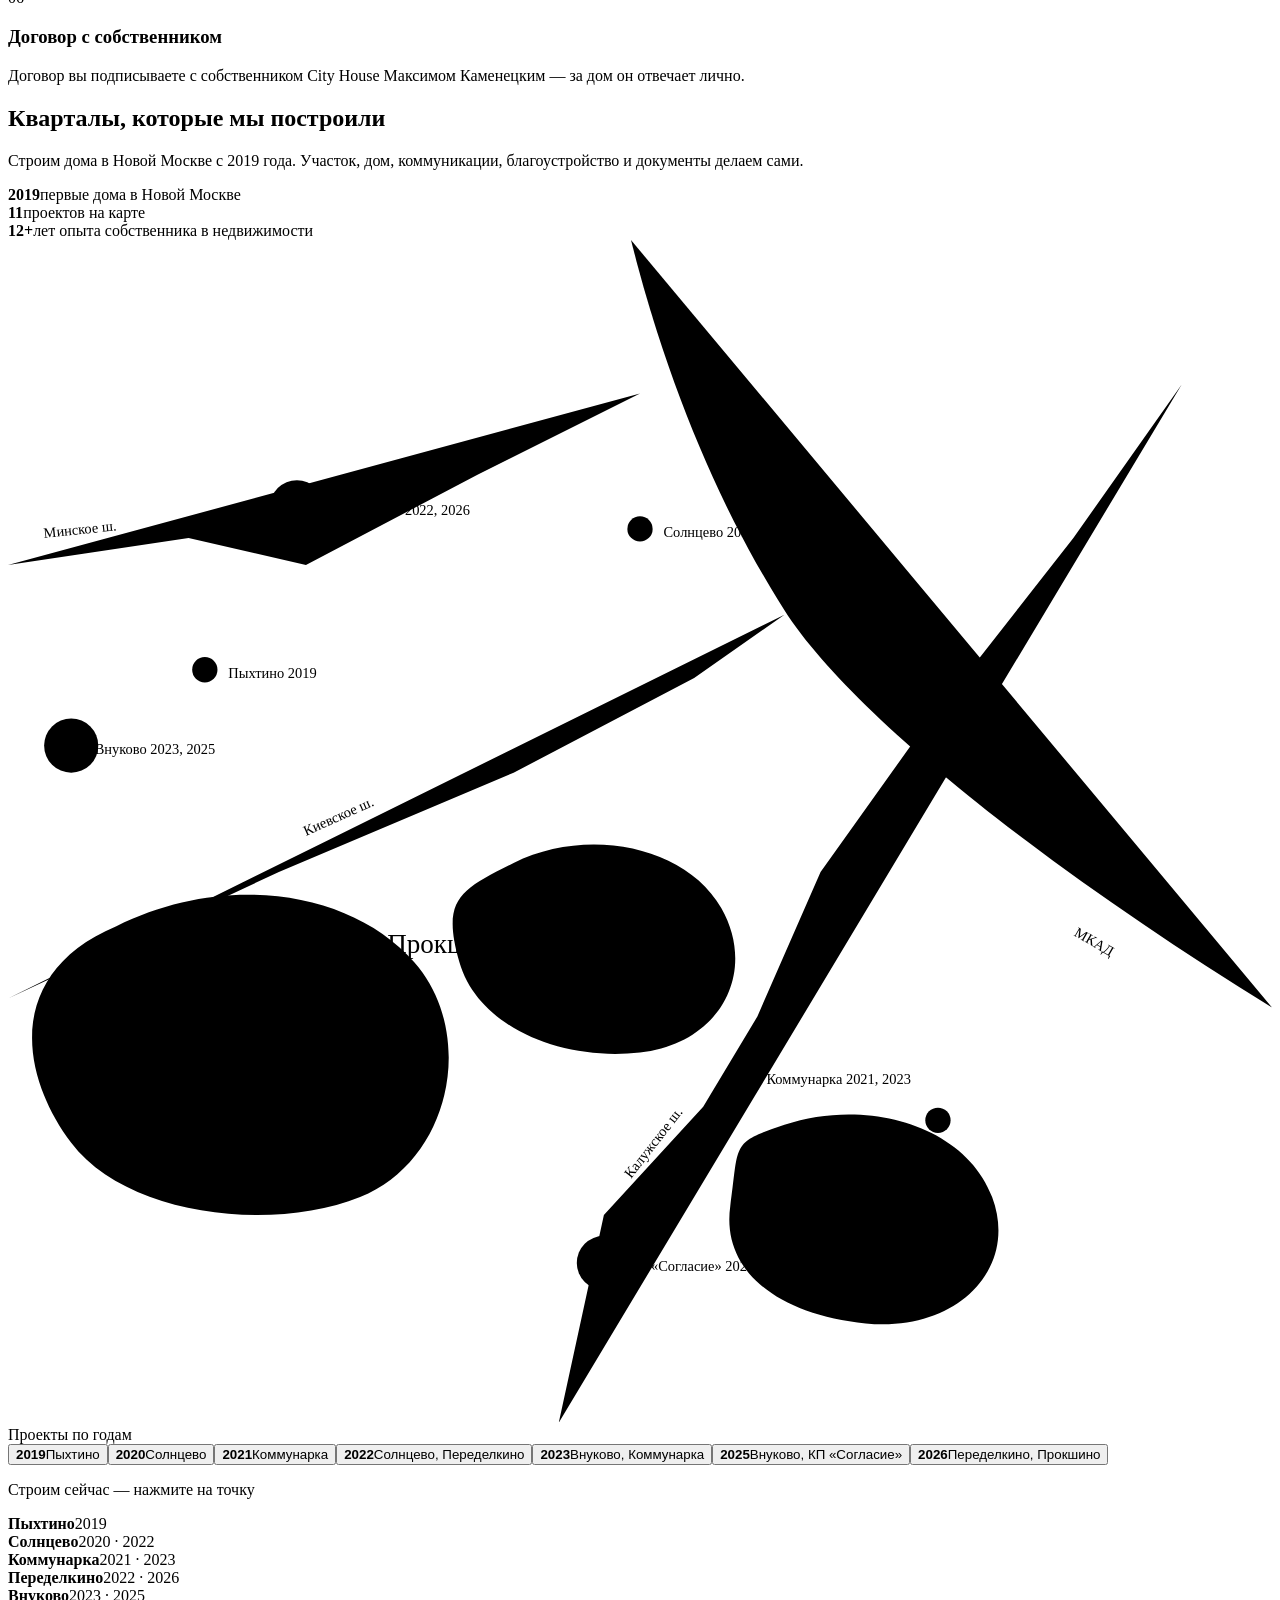
==== commit 8b35309d: "Варианты интерьеров в плане дома 250" ====
--- a/index.html
+++ b/index.html
@@ -19,7 +19,7 @@
 <link rel="preload" href="/city-house-preview/assets/fonts/prata-cyrillic.woff2" as="font" type="font/woff2" crossorigin>
 <link rel="preload" href="/city-house-preview/assets/fonts/manrope-cyrillic.woff2" as="font" type="font/woff2" crossorigin>
 <link rel="preload" as="image" href="/city-house-preview/img/tri-doma.webp" type="image/webp" fetchpriority="high">
-<link rel="stylesheet" href="/city-house-preview/assets/site.css?v=305e6c09">
+<link rel="stylesheet" href="/city-house-preview/assets/site.css?v=ddd322d4">
 <link rel="icon" href="/city-house-preview/img/favicon.svg" type="image/svg+xml">
 <link rel="icon" href="/city-house-preview/img/favicon-180.png" sizes="180x180" type="image/png">
 <link rel="apple-touch-icon" href="/city-house-preview/img/favicon-180.png">
@@ -136,7 +136,7 @@
 <section class="hero" id="top"><div class="hh"><picture><source srcset="/city-house-preview/img/tri-doma.webp" type="image/webp"><img src="/city-house-preview/img/tri-doma.jpg" alt="Три дома City House в едином стиле на одной улице" width="1920" height="1071" fetchpriority="high"></picture><div class="hh-c"><h1>Дома в Новой Москве от застройщика</h1><div class="hh-bot"><ul class="hh-utp"><li><svg viewBox="0 0 24 24" aria-hidden="true"><path d="M12 2s-6 5.6-6 11a6 6 0 0 0 12 0c0-2.5-1.3-4.9-2.6-6.6-.4 1.6-1.4 3-2.9 3.6C12.8 7.4 12 2 12 2zm0 18a3 3 0 0 1-3-3c0-1.7 1.6-3.6 3-5 1.4 1.4 3 3.3 3 5a3 3 0 0 1-3 3z"/></svg><span>Магистральный газ и электричество 15 кВт — в цене</span></li><li><svg viewBox="0 0 24 24" aria-hidden="true"><path d="M12 2a10 10 0 1 0 0 20 10 10 0 0 0 0-20zm0 2a8 8 0 1 1 0 16 8 8 0 0 1 0-16zm-1 3v6l5 3 1-1.7-4-2.4V7z"/></svg><span>Дом за 6 месяцев</span></li><li><svg viewBox="0 0 24 24" aria-hidden="true"><path d="M12 2a7 7 0 0 0-7 7c0 5.2 7 13 7 13s7-7.8 7-13a7 7 0 0 0-7-7zm0 9.5A2.5 2.5 0 1 1 12 6.5a2.5 2.5 0 0 1 0 5z"/></svg><span>Строим в Новой Москве с 2019 года</span></li></ul><div class="hh-r"><p>Дома 150–500 м² с участком 6–16 соток в четырёх локациях Москвы — от 29,9 млн ₽. Газ и электричество в цене, стройка 6 месяцев.</p><div class="hh-price">от 29,9 млн ₽</div><div class="hh-btns"><a class="btn btn-sand" href="#forms">Записаться на экскурсию</a><a href="/city-house-preview/lokacii/" class="hh-link">Все локации</a></div></div></div></div></div></section>
 
 <!-- loc_cards -->
-<section id="lokacii"><div class="wrap"><div class="sec-head rv"><h2>Где строим сейчас</h2><p class="lead">Четыре локации, в каждой — дома в продаже. Цены — из актуальных объявлений City House.</p></div><div class="lc-grid"><article class="lc"><div class="lc-img"><picture><source srcset="/city-house-preview/img/tri-doma.webp" type="image/webp"><img src="/city-house-preview/img/tri-doma.jpg" alt="Три дома City House у Хованской дубравы в Прокшино" width="1920" height="1071" loading="lazy" decoding="async"></picture></div><div class="lc-in"><p class="lc-addr"><svg viewBox="0 0 24 24" aria-hidden="true"><path d="M12 2a7 7 0 0 0-7 7c0 5.2 7 13 7 13s7-7.8 7-13a7 7 0 0 0-7-7zm0 9.5A2.5 2.5 0 1 1 12 6.5a2.5 2.5 0 0 1 0 5z"/></svg>Москва, НАО, д. Николо-Хованское</p><h3>Прокшино у Хованской дубравы</h3><p class="lc-short">Дом у входа в парк «Хованская дубрава», 8 минут на машине до метро Прокшино</p><div class="lc-row"><span>Дома 200–500 м²</span><b>от 39,9 млн ₽</b></div><ul class="lc-lots"><li>200 м², 1 этаж, участок 8 сот. — <b>39,9 млн ₽</b></li><li>200 м², 2 этажа, участок 8 сот. — <b>39,9 млн ₽</b></li><li>250 м², 2 этажа, участок 8 сот. — <b>42,9 млн ₽</b></li><li>500 м², 2 этажа, участок 16 сот. — <b>82,9 млн ₽</b></li></ul><a class="lc-more" href="/city-house-preview/prokshino/">Подробнее о локации</a></div></article><article class="lc"><div class="lc-img"><picture><source srcset="/city-house-preview/img/soglasie-200-2.webp" type="image/webp"><img src="/city-house-preview/img/soglasie-200-2.jpg" alt="Дом 200 м² в два этажа в коттеджном посёлке Согласие, визуализация" width="1280" height="550" loading="lazy" decoding="async"></picture></div><div class="lc-in"><p class="lc-addr"><svg viewBox="0 0 24 24" aria-hidden="true"><path d="M12 2a7 7 0 0 0-7 7c0 5.2 7 13 7 13s7-7.8 7-13a7 7 0 0 0-7-7zm0 9.5A2.5 2.5 0 1 1 12 6.5a2.5 2.5 0 0 1 0 5z"/></svg>Москва, ТАО, Первомайское поселение, д. Фоминское, ул. Лесная</p><h3>Дома в Троицке, КП Согласие</h3><p class="lc-short">Троицкий округ, закрытый обжитой посёлок с калиткой в лесопарк, центральные водопровод и канализация</p><div class="lc-row"><span>Дома 150–200 м²</span><b>от 29,9 млн ₽</b></div><ul class="lc-lots"><li>150 м², 2 этажа, участок 6 сот. — <b>29,9 млн ₽</b></li><li>150 м², 1 этаж, участок 6 сот. — <b>29,9 млн ₽</b></li><li>200 м², 2 этажа, участок 6 сот. — <b>33,9 млн ₽</b></li></ul><a class="lc-more" href="/city-house-preview/soglasie/">Подробнее о локации</a></div></article><article class="lc"><div class="lc-img"><picture><source srcset="/city-house-preview/img/vnukovo-fasad.webp" type="image/webp"><img src="/city-house-preview/img/vnukovo-fasad.jpg" alt="Дом 200 м² во Внуково вечером, визуализация" width="1280" height="905" loading="lazy" decoding="async"></picture></div><div class="lc-in"><p class="lc-addr"><svg viewBox="0 0 24 24" aria-hidden="true"><path d="M12 2a7 7 0 0 0-7 7c0 5.2 7 13 7 13s7-7.8 7-13a7 7 0 0 0-7-7zm0 9.5A2.5 2.5 0 1 1 12 6.5a2.5 2.5 0 0 1 0 5z"/></svg>Москва, Внуково, Киевская улица</p><h3>Дом во Внуково</h3><p class="lc-short">530 метров пешком до станции МЦД-4 Внуково, 11 км от МКАД</p><div class="lc-row"><span>Дома 200 м²</span><b>от 39,9 млн ₽</b></div><ul class="lc-lots"><li>200 м², 2 этажа, участок 6 сот. — <b>39,9 млн ₽</b></li></ul><a class="lc-more" href="/city-house-preview/vnukovo/">Подробнее о локации</a></div></article><article class="lc"><div class="lc-img"><picture><source srcset="/city-house-preview/img/peredelkino-fasad.webp" type="image/webp"><img src="/city-house-preview/img/peredelkino-fasad.jpg" alt="Дом 300 м² в Переделкино, визуализация" width="1024" height="713" loading="lazy" decoding="async"></picture></div><div class="lc-in"><p class="lc-addr"><svg viewBox="0 0 24 24" aria-hidden="true"><path d="M12 2a7 7 0 0 0-7 7c0 5.2 7 13 7 13s7-7.8 7-13a7 7 0 0 0-7-7zm0 9.5A2.5 2.5 0 1 1 12 6.5a2.5 2.5 0 0 1 0 5z"/></svg>Москва, Переделкино, ул. Карла Маркса</p><h3>Дом в Переделкино, посёлок писателей</h3><p class="lc-short">Посёлок писателей в Переделкино, 6 минут пешком до станции МЦД-4 Мичуринец</p><div class="lc-row"><span>Дома 300 м²</span><b>от 87 млн ₽</b></div><ul class="lc-lots"><li>300 м², 2 этажа, участок 10 сот. — <b>87 млн ₽</b></li></ul><a class="lc-more" href="/city-house-preview/peredelkino/">Подробнее о локации</a></div></article></div><p class="sec-more"><a class="btn btn-line" href="/city-house-preview/lokacii/">Локации на карте</a></p></div></section>
+<section id="lokacii"><div class="wrap"><div class="sec-head rv"><h2>Где строим сейчас</h2><p class="lead">Четыре локации, в каждой — дома в продаже. Цены — из актуальных объявлений City House.</p></div><div class="lc-grid"><article class="lc"><div class="lc-img"><picture><source srcset="/city-house-preview/img/tri-doma.webp" type="image/webp"><img src="/city-house-preview/img/tri-doma.jpg" alt="Три дома City House у Хованской дубравы в Прокшино" width="1920" height="1071" loading="lazy" decoding="async"></picture></div><div class="lc-in"><p class="lc-addr"><svg viewBox="0 0 24 24" aria-hidden="true"><path d="M12 2a7 7 0 0 0-7 7c0 5.2 7 13 7 13s7-7.8 7-13a7 7 0 0 0-7-7zm0 9.5A2.5 2.5 0 1 1 12 6.5a2.5 2.5 0 0 1 0 5z"/></svg>Москва, НАО, д. Николо-Хованское</p><h3>Прокшино у Хованской дубравы</h3><p class="lc-short">Дом у входа в парк «Хованская дубрава», 8 минут на машине до метро Прокшино</p><div class="lc-row"><span>Дома 200–500 м²</span><b>от 39,9 млн ₽</b></div><a class="lc-more" href="/city-house-preview/prokshino/">Подробнее о локации</a></div></article><article class="lc"><div class="lc-img"><picture><source srcset="/city-house-preview/img/soglasie-200-2.webp" type="image/webp"><img src="/city-house-preview/img/soglasie-200-2.jpg" alt="Дом 200 м² в два этажа в коттеджном посёлке Согласие, визуализация" width="1280" height="550" loading="lazy" decoding="async"></picture></div><div class="lc-in"><p class="lc-addr"><svg viewBox="0 0 24 24" aria-hidden="true"><path d="M12 2a7 7 0 0 0-7 7c0 5.2 7 13 7 13s7-7.8 7-13a7 7 0 0 0-7-7zm0 9.5A2.5 2.5 0 1 1 12 6.5a2.5 2.5 0 0 1 0 5z"/></svg>Москва, ТАО, Первомайское поселение, д. Фоминское, ул. Лесная</p><h3>Дома в Троицке, КП Согласие</h3><p class="lc-short">Троицкий округ, закрытый обжитой посёлок с калиткой в лесопарк, центральные водопровод и канализация</p><div class="lc-row"><span>Дома 150–200 м²</span><b>от 29,9 млн ₽</b></div><a class="lc-more" href="/city-house-preview/soglasie/">Подробнее о локации</a></div></article><article class="lc"><div class="lc-img"><picture><source srcset="/city-house-preview/img/vnukovo-fasad.webp" type="image/webp"><img src="/city-house-preview/img/vnukovo-fasad.jpg" alt="Дом 200 м² во Внуково вечером, визуализация" width="1280" height="905" loading="lazy" decoding="async"></picture></div><div class="lc-in"><p class="lc-addr"><svg viewBox="0 0 24 24" aria-hidden="true"><path d="M12 2a7 7 0 0 0-7 7c0 5.2 7 13 7 13s7-7.8 7-13a7 7 0 0 0-7-7zm0 9.5A2.5 2.5 0 1 1 12 6.5a2.5 2.5 0 0 1 0 5z"/></svg>Москва, Внуково, Киевская улица</p><h3>Дом во Внуково</h3><p class="lc-short">530 метров пешком до станции МЦД-4 Внуково, 11 км от МКАД</p><div class="lc-row"><span>Дома 200 м²</span><b>от 39,9 млн ₽</b></div><a class="lc-more" href="/city-house-preview/vnukovo/">Подробнее о локации</a></div></article><article class="lc"><div class="lc-img"><picture><source srcset="/city-house-preview/img/peredelkino-fasad.webp" type="image/webp"><img src="/city-house-preview/img/peredelkino-fasad.jpg" alt="Дом 300 м² в Переделкино, визуализация" width="1024" height="713" loading="lazy" decoding="async"></picture></div><div class="lc-in"><p class="lc-addr"><svg viewBox="0 0 24 24" aria-hidden="true"><path d="M12 2a7 7 0 0 0-7 7c0 5.2 7 13 7 13s7-7.8 7-13a7 7 0 0 0-7-7zm0 9.5A2.5 2.5 0 1 1 12 6.5a2.5 2.5 0 0 1 0 5z"/></svg>Москва, Переделкино, ул. Карла Маркса</p><h3>Дом в Переделкино, посёлок писателей</h3><p class="lc-short">Посёлок писателей в Переделкино, 6 минут пешком до станции МЦД-4 Мичуринец</p><div class="lc-row"><span>Дома 300 м²</span><b>от 87 млн ₽</b></div><a class="lc-more" href="/city-house-preview/peredelkino/">Подробнее о локации</a></div></article></div><p class="sec-more"><a class="btn btn-line" href="/city-house-preview/lokacii/">Локации на карте</a></p></div></section>
 
 <!-- features -->
 <section class=tint><div class="wrap"><div class="sec-head rv"><h2>Одинаково во всех посёлках</h2><p class="lead">Дом строится не «на продажу», а под вас: планировку и комплектацию корректируем до начала стройки.</p></div><div class="ft-grid rv"><div class="ft-i"><span class="no">01</span><h3>Газ и свет в цене</h3><p>Подключение магистрального газа и электричества 15 кВт входит в стоимость дома.</p></div><div class="ft-i"><span class="no">02</span><h3>6 месяцев на стройку</h3><p>Срок и цена фиксируются в договоре до начала строительства.</p></div><div class="ft-i"><span class="no">03</span><h3>Монолит и газобетон</h3><p>Монолитные фундамент, перекрытие и кровля, стены из газобетона Bonolit Project.</p></div><div class="ft-i"><span class="no">04</span><h3>Готовый фасад</h3><p>Клинкер, керамогранит, планкен из лиственницы, панорамные окна.</p></div><div class="ft-i"><span class="no">05</span><h3>Земля ИЖС в собственность</h3><p>Участок оформляется в собственность, дом регистрируется в Росреестре. Московская прописка.</p></div><div class="ft-i"><span class="no">06</span><h3>Договор с собственником</h3><p>Договор вы подписываете с собственником City House Максимом Каменецким — за дом он отвечает лично.</p></div></div></div></section>
@@ -146,10 +146,7 @@
 <path class="rd mkad" d="M690 0C730 160 790 300 860 410S1140 690 1400 850"/><path class="rd" d="M0 840 300 700l260-110 200-105 100-70"/>
 <path class="rd" d="M610 1310 660 1080l110-120 60-100 70-160 100-140 180-230 120-170"/><path class="rd" d="M0 360 200 330l130 30 190-100 180-90"/>
 <text class="rl" x="1180" y="770" transform="rotate(30 1180 770)">МКАД</text><text class="rl" x="330" y="660" transform="rotate(-24 330 660)">Киевское ш.</text>
-<text class="rl" x="690" y="1040" transform="rotate(-52 690 1040)">Калужское ш.</text><text class="rl" x="40" y="330" transform="rotate(-6 40 330)">Минское ш.</text><g class="pt" data-y="2019"><circle cx="218" cy="476" r="14"/><text x="244" y="485">Пыхтино <tspan>2019</tspan></text></g><g class="pt" data-y="2020 2022"><circle cx="700" cy="320" r="14"/><text x="726" y="329">Солнцево <tspan>2020, 2022</tspan></text></g><g class="pt" data-y="2022 2026"><circle cx="320" cy="296" r="14"/><text x="346" y="305">Переделкино <tspan>2022, 2026</tspan></text></g><g class="pt" data-y="2023 2025"><circle cx="70" cy="560" r="14"/><text x="96" y="569">Внуково <tspan>2023, 2025</tspan></text></g><g class="pt" data-y="2021 2023"><circle cx="1030" cy="975" r="14"/><text x="840" y="935">Коммунарка <tspan>2021, 2023</tspan></text></g><g class="pt" data-y="2025"><circle cx="660" cy="1133" r="14"/><text x="686" y="1142">КП «Согласие» <tspan>2025</tspan></text></g><g class="pt now" data-y="2026"><circle cx="660" cy="826" r="18"/><text x="420" y="790" style="font-size:30px">Прокшино <tspan>2026</tspan></text></g></svg></div><div class="pmap-side" id="pmapSide"><div class="eyebrow">Проекты по годам</div><button type="button" data-y="2019"><b>2019</b><span>Пыхтино</span></button><button type="button" data-y="2020"><b>2020</b><span>Солнцево</span></button><button type="button" data-y="2021"><b>2021</b><span>Коммунарка</span></button><button type="button" data-y="2022"><b>2022</b><span>Солнцево, Переделкино</span></button><button type="button" data-y="2023"><b>2023</b><span>Внуково, Коммунарка</span></button><button type="button" data-y="2025"><b>2025</b><span>Внуково, КП «Согласие»</span></button><button type="button" data-y="2026"><b>2026</b><span>Переделкино, Прокшино</span></button></div></div><div class="timeline rv"><div class="tl"><b>Пыхтино</b><span>2019</span></div><div class="tl"><b>Солнцево</b><span>2020 · 2022</span></div><div class="tl"><b>Коммунарка</b><span>2021 · 2023</span></div><div class="tl"><b>Переделкино</b><span>2022 · 2026</span></div><div class="tl"><b>Внуково</b><span>2023 · 2025</span></div><div class="tl"><b>КП «Согласие»</b><span>2025</span></div><div class="tl now"><b>Прокшино</b><span>2026 · продажа сейчас</span></div><div class="tl"><b>Все в 20 минутах</b><span>друг от друга — покажем вживую</span><br><a class="btn btn-sand" href="#forms">Записаться на экскурсию</a></div></div></div></section>
-
-<!-- cards -->
-<section><div class="wrap"><div class="sec-head rv"><h2>Журнал</h2><p class="lead">Что важно знать о жизни в доме у леса и о выборе участка.</p></div><div class="rel-g rv"><a href="/city-house-preview/zhurnal/hovanskaya-dubrava/"><picture><source srcset="/city-house-preview/img/zh/oblozhka.webp" type="image/webp"><img src="/city-house-preview/img/zh/oblozhka.jpg" alt="" width="1307" height="729" loading="lazy" decoding="async"></picture><b>Дом у дубравы: что даёт соседство с вековым лесом</b><span>Вид из окон, свет, тишина и прогулки без машины</span></a><a href="/city-house-preview/prokshino/#choose"><picture><source srcset="/city-house-preview/img/dom250.webp" type="image/webp"><img src="/city-house-preview/img/dom250.jpg" alt="" width="1400" height="788" loading="lazy" decoding="async"></picture><b>Поставьте дом на участок</b><span>Конструктор домов 200, 250 и 500 м² в Прокшино</span></a><a href="/city-house-preview/o-kompanii/"><picture><source srcset="/city-house-preview/img/fasad-vecher.webp" type="image/webp"><img src="/city-house-preview/img/fasad-vecher.jpg" alt="" width="1400" height="785" loading="lazy" decoding="async"></picture><b>О компании</b><span>Кто строит и как устроена работа</span></a></div></div></section>
+<text class="rl" x="690" y="1040" transform="rotate(-52 690 1040)">Калужское ш.</text><text class="rl" x="40" y="330" transform="rotate(-6 40 330)">Минское ш.</text><g class="pt" data-y="2019"><circle cx="218" cy="476" r="14"/><text x="244" y="485">Пыхтино <tspan>2019</tspan></text></g><g class="pt" data-y="2020 2022"><circle cx="700" cy="320" r="14"/><text x="726" y="329">Солнцево <tspan>2020, 2022</tspan></text></g><a class="pt live" data-y="2022 2026" href="/city-house-preview/peredelkino/" aria-label="Переделкино — страница локации"><circle class="ring" cx="320" cy="296" r="30"/><circle cx="320" cy="296" r="14"/><text x="346" y="305">Переделкино <tspan>2022, 2026</tspan></text></a><a class="pt live" data-y="2023 2025" href="/city-house-preview/vnukovo/" aria-label="Внуково — страница локации"><circle class="ring" cx="70" cy="560" r="30"/><circle cx="70" cy="560" r="14"/><text x="96" y="569">Внуково <tspan>2023, 2025</tspan></text></a><g class="pt" data-y="2021 2023"><circle cx="1030" cy="975" r="14"/><text x="840" y="935">Коммунарка <tspan>2021, 2023</tspan></text></g><a class="pt live" data-y="2025" href="/city-house-preview/soglasie/" aria-label="КП «Согласие» — страница локации"><circle class="ring" cx="660" cy="1133" r="30"/><circle cx="660" cy="1133" r="14"/><text x="686" y="1142">КП «Согласие» <tspan>2025</tspan></text></a><a class="pt now live" data-y="2026" href="/city-house-preview/prokshino/" aria-label="Прокшино — страница локации"><circle class="ring" cx="660" cy="826" r="30"/><circle cx="660" cy="826" r="18"/><text x="420" y="790" style="font-size:30px">Прокшино <tspan>2026</tspan></text></a></svg></div><div class="pmap-side" id="pmapSide"><div class="eyebrow">Проекты по годам</div><button type="button" data-y="2019"><b>2019</b><span>Пыхтино</span></button><button type="button" data-y="2020"><b>2020</b><span>Солнцево</span></button><button type="button" data-y="2021"><b>2021</b><span>Коммунарка</span></button><button type="button" data-y="2022"><b>2022</b><span>Солнцево, Переделкино</span></button><button type="button" data-y="2023"><b>2023</b><span>Внуково, Коммунарка</span></button><button type="button" data-y="2025"><b>2025</b><span>Внуково, КП «Согласие»</span></button><button type="button" data-y="2026"><b>2026</b><span>Переделкино, Прокшино</span></button><p class="pmap-live"><i></i>Строим сейчас — нажмите на точку</p></div></div><div class="timeline rv"><div class="tl"><b>Пыхтино</b><span>2019</span></div><div class="tl"><b>Солнцево</b><span>2020 · 2022</span></div><div class="tl"><b>Коммунарка</b><span>2021 · 2023</span></div><div class="tl"><b>Переделкино</b><span>2022 · 2026</span></div><div class="tl"><b>Внуково</b><span>2023 · 2025</span></div><div class="tl"><b>КП «Согласие»</b><span>2025</span></div><div class="tl now"><b>Прокшино</b><span>2026 · продажа сейчас</span></div><div class="tl"><b>Все в 20 минутах</b><span>друг от друга — покажем вживую</span><br><a class="btn btn-sand" href="#forms">Записаться на экскурсию</a></div></div></div></section>
 
 <!-- faq -->
 <section id="faq"><div class="wrap faq"><div class="rv"><h2>Частые вопросы</h2><div class="contact-box"><p class="cb-t">Не нашли ответ?</p><a class="tel" href="tel:+79175995948">+7 917 599-59-48</a><div class="msg" style="display:flex"><a href="https://wa.me/79643208255" aria-label="WhatsApp" target="_blank" rel="noopener"><svg viewBox="0 0 24 24" aria-hidden="true"><path d="M12 2a10 10 0 0 0-8.6 15.1L2 22l5-1.3A10 10 0 1 0 12 2zm0 18.2c-1.5 0-3-.4-4.2-1.2l-.3-.2-3 .8.8-2.9-.2-.3A8.2 8.2 0 1 1 12 20.2zm4.5-6.1c-.2-.1-1.5-.7-1.7-.8s-.4-.1-.6.1-.6.8-.8 1-.3.2-.5.1a6.7 6.7 0 0 1-3.3-2.9c-.3-.4.3-.4.7-1.4.1-.2 0-.3 0-.4l-.8-1.8c-.2-.5-.4-.4-.6-.4h-.5a1 1 0 0 0-.7.3 3 3 0 0 0-.9 2.2 5.2 5.2 0 0 0 1.1 2.7 11.8 11.8 0 0 0 4.5 4c1.7.7 2.3.8 3.2.6a2.7 2.7 0 0 0 1.8-1.2 2.2 2.2 0 0 0 .1-1.2c0-.1-.2-.2-.5-.3z"/></svg></a><a href="https://t.me/romaluna" aria-label="Telegram" target="_blank" rel="noopener"><svg viewBox="0 0 24 24" aria-hidden="true"><path d="M21.4 3.6 2.9 10.7c-1.3.5-1.2 1.2-.2 1.5l4.7 1.5 1.8 5.6c.2.6.4.8.8.8s.6-.2.9-.5l2.3-2.2 4.8 3.5c.9.5 1.5.2 1.7-.8l3.1-14.8c.3-1.3-.5-1.9-1.4-1.6zM9 13.4l9.3-5.9c.4-.3.8-.1.5.2l-7.9 7.1-.3 3.3z"/></svg></a><a href="https://vk.ru/roma.luno" aria-label="ВКонтакте" target="_blank" rel="noopener"><svg viewBox="0 0 24 24" aria-hidden="true"><path d="M12.8 17.5C6.7 17.5 3.2 13.3 3 6.4h3c.1 5 2.4 7.2 4.1 7.6V6.4H13v4.3c1.7-.2 3.5-2.1 4.1-4.3h2.8c-.5 2.6-2.4 4.6-3.8 5.4 1.4.7 3.6 2.4 4.4 5.6h-3.1c-.7-2.1-2.3-3.7-4.4-3.9v3.9z"/></svg></a></div><p style="margin-top:12px;font-size:15px;color:var(--muted)">MAX: +7 964 320-82-55</p></div></div><div class="rv"><details open><summary>Что входит в цену дома?</summary><p>Участок в собственность, дом и подключение магистрального газа и электричества 15 кВт — во всех локациях. Дом сдаётся в тёплом контуре с фасадом и коммуникациями и регистрируется в Росреестре. Внутренняя отделка в цену не входит.</p></details><details><summary>Сколько строится дом?</summary><p>6 месяцев. Срок и цена фиксируются в договоре до начала строительства.</p></details><details><summary>Можно изменить планировку?</summary><p>Да. Планировку, площадь и комплектацию корректируем под ваши пожелания.</p></details><details><summary>Можно ли взять ипотеку?</summary><p>Да, в том числе семейную. Подберём программу и сопроводим одобрение.</p></details><details><summary>Нужен ли эскроу-счёт?</summary><p>Готовый дом, зарегистрированный в Росреестре, продаётся по договору купли-продажи — эскроу такой сделке не нужен. Если вы хотите строить в ипотеку через эскроу, работаем с аккредитованными подрядчиками — это дороже примерно на 5%.</p></details><details><summary>Можно приехать посмотреть?</summary><p>Да, в любое удобное время: покажем участок, дом на стройке и готовый дом. Наши объекты — в 20 минутах друг от друга.</p></details></div></div></section>
@@ -172,6 +169,6 @@
 
 <div class="mbar"><a href="#forms">Экскурсия</a><a href="tel:+79175995948">Позвонить</a><a href="https://wa.me/79643208255">WhatsApp</a></div>
 <script>window.SITE={base:"/city-house-preview/",endpoint:"",ym:""}</script>
-<script src="/city-house-preview/assets/site.js?v=305e6c09" defer></script>
+<script src="/city-house-preview/assets/site.js?v=ddd322d4" defer></script>
 </body>
 </html>
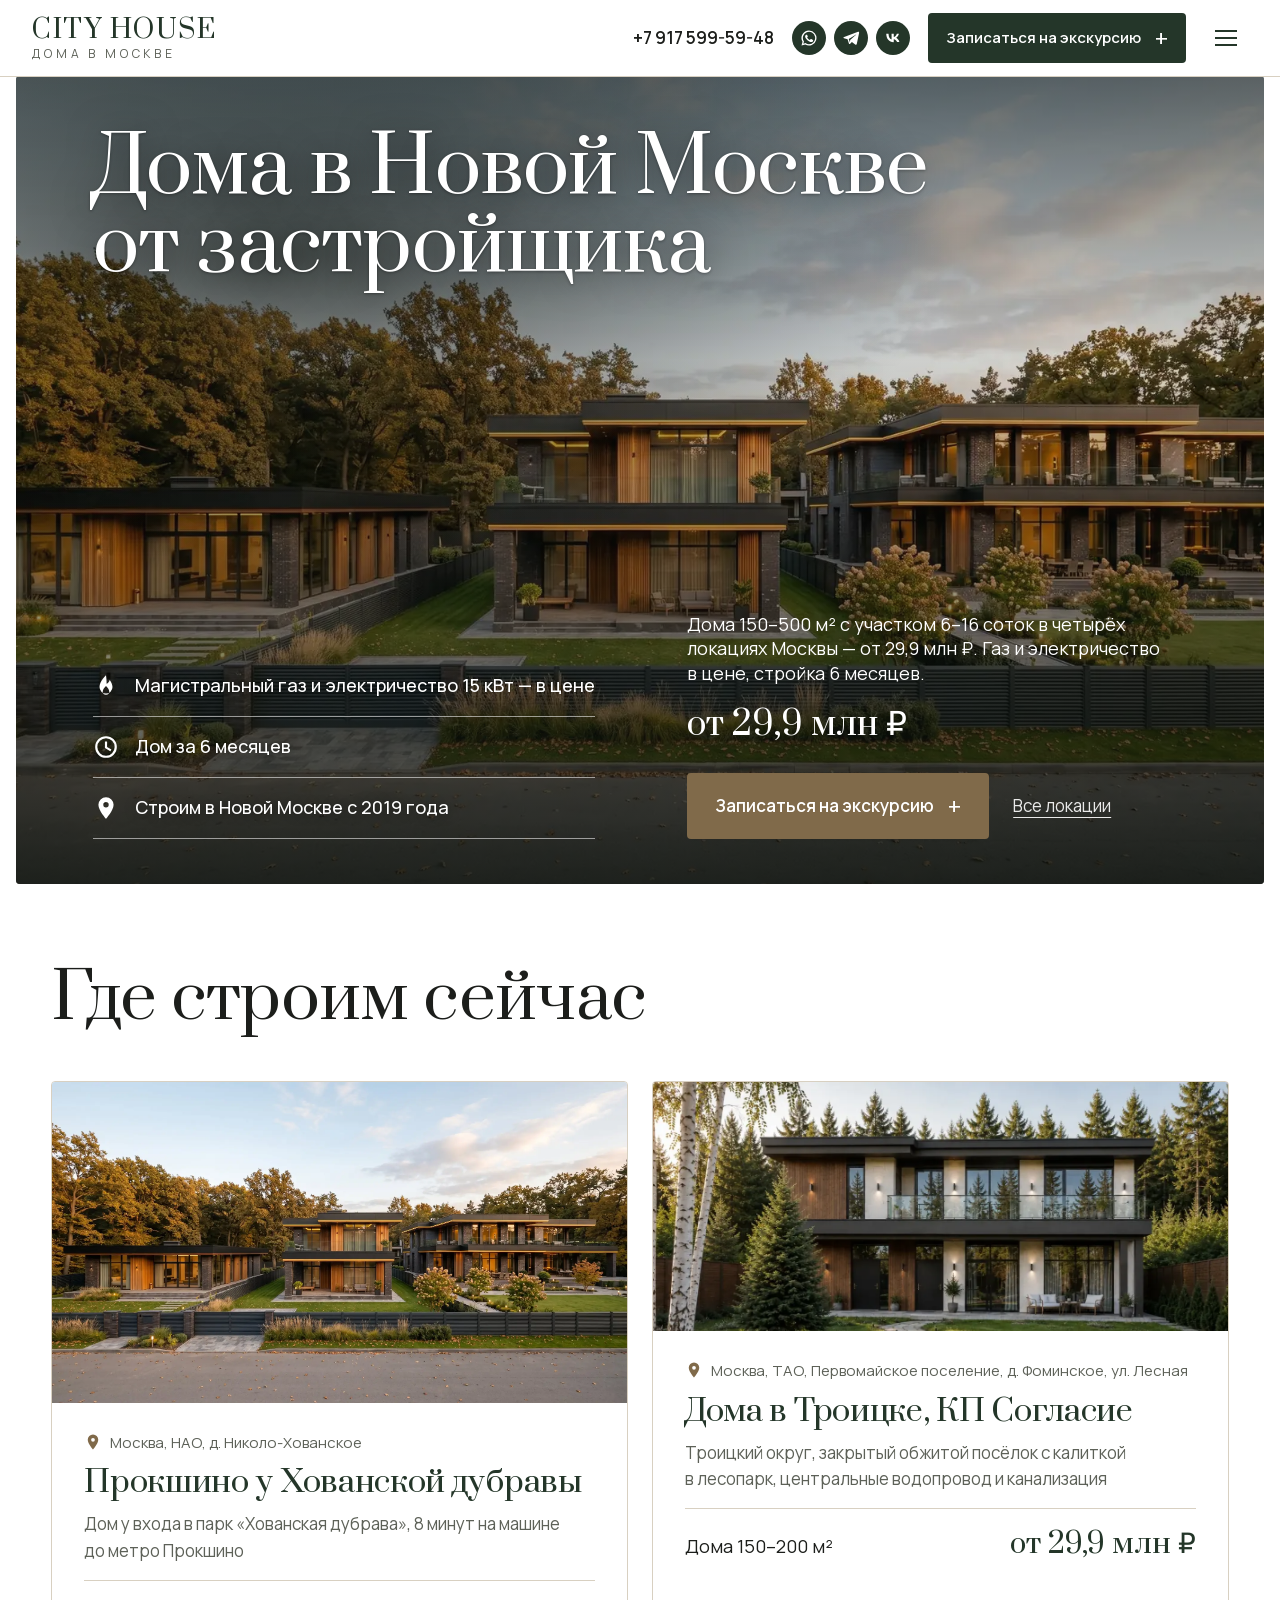
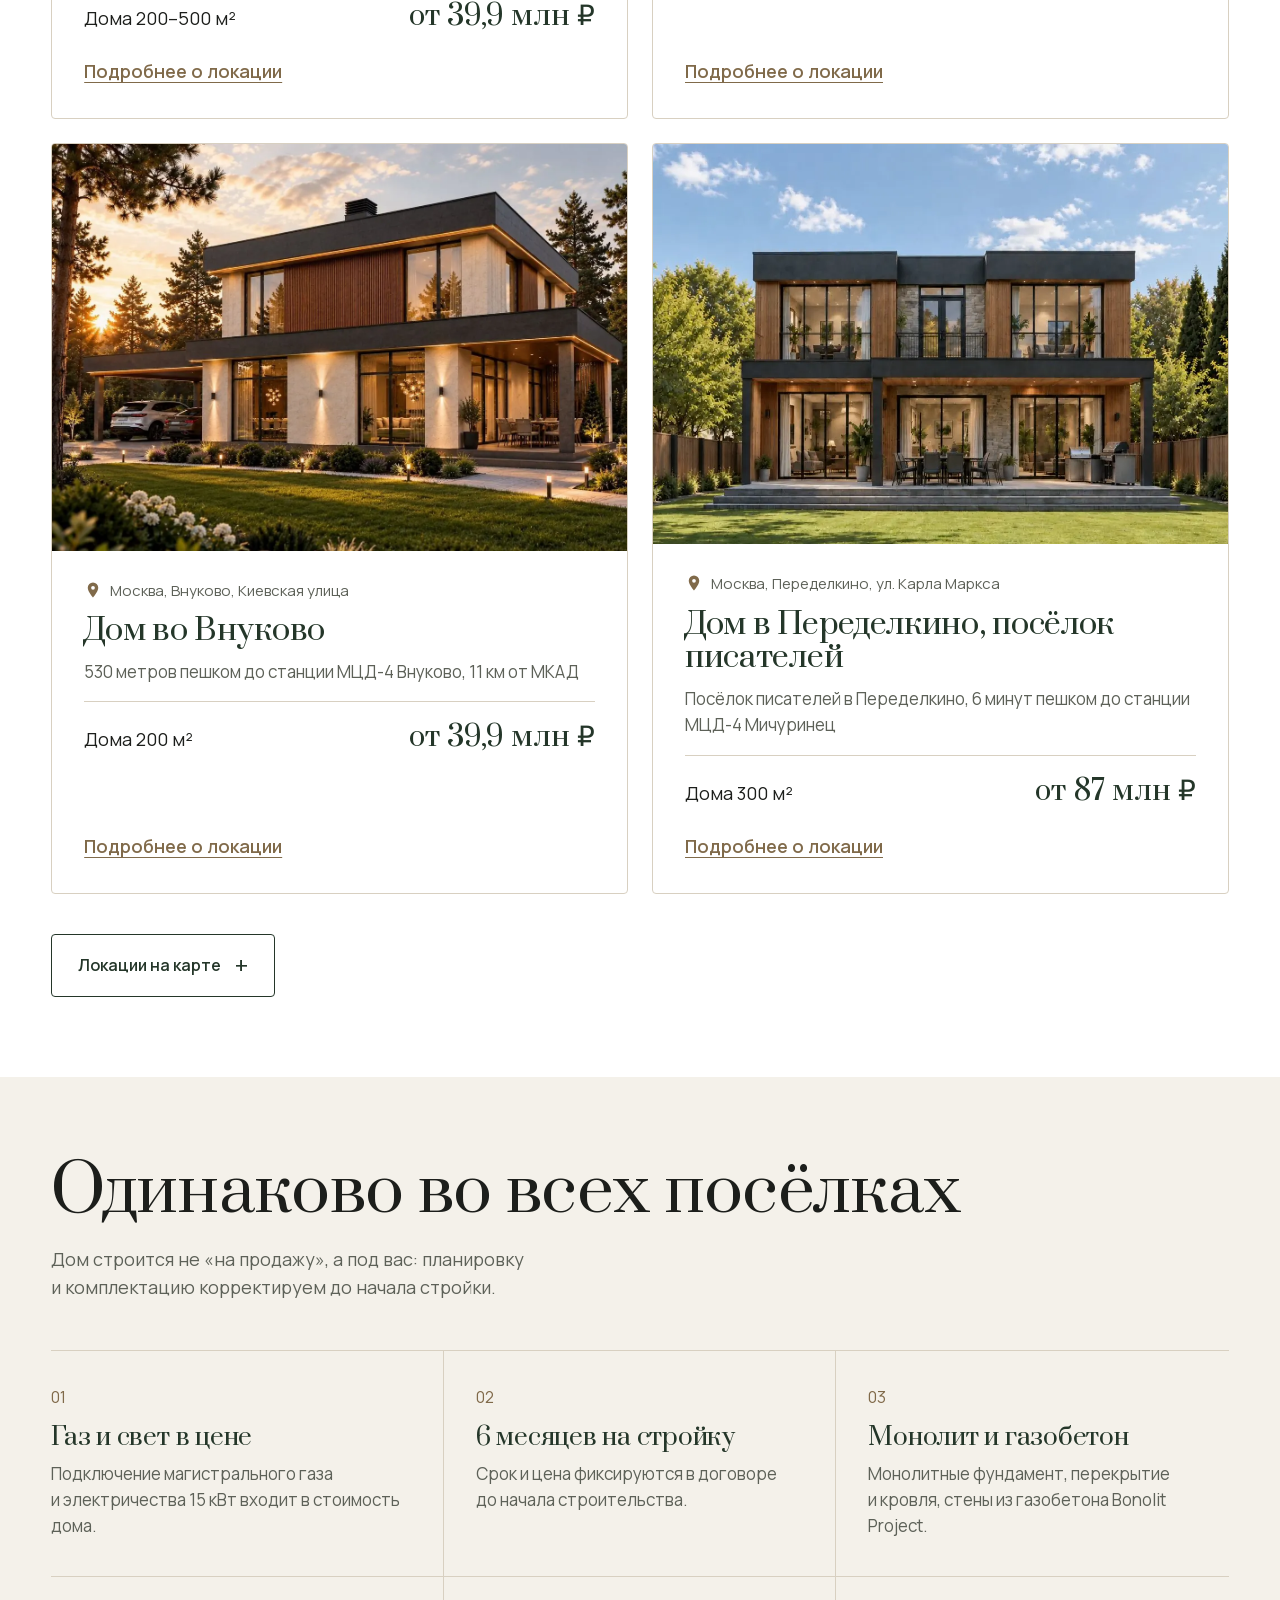
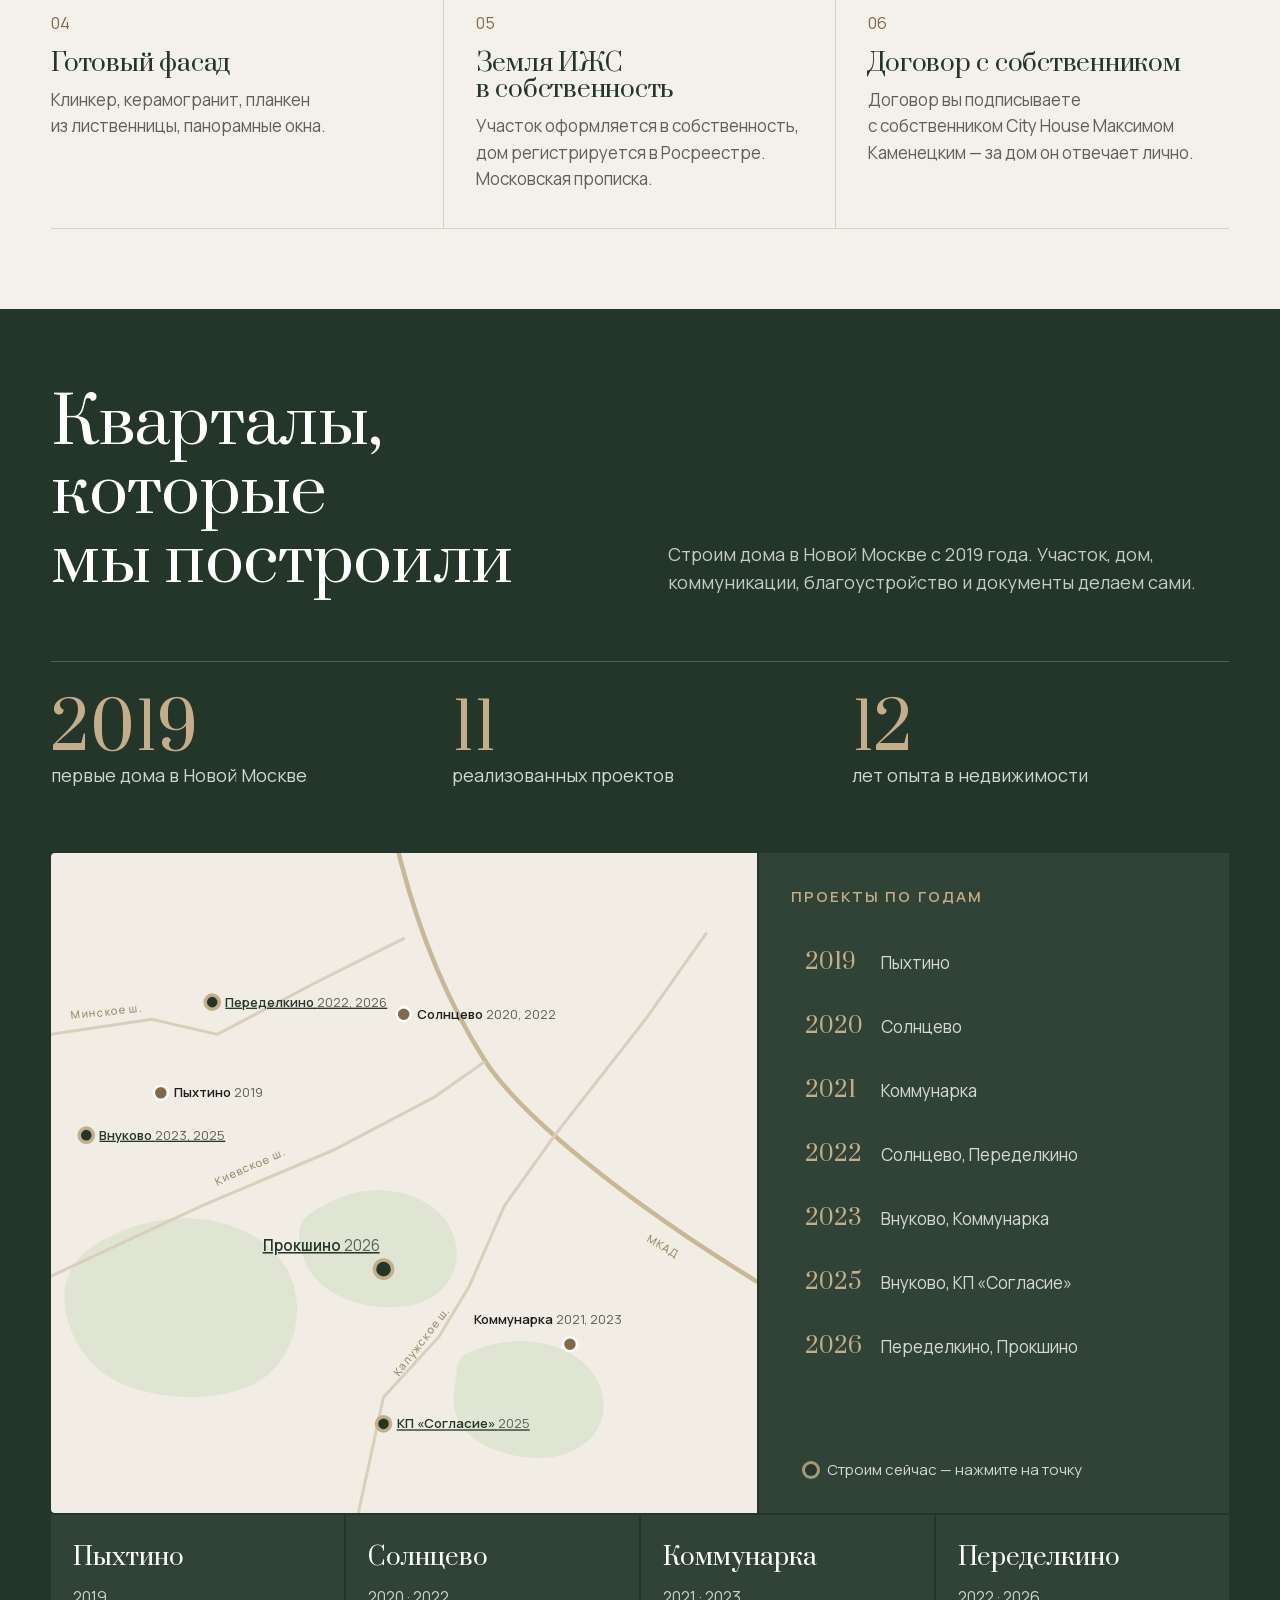
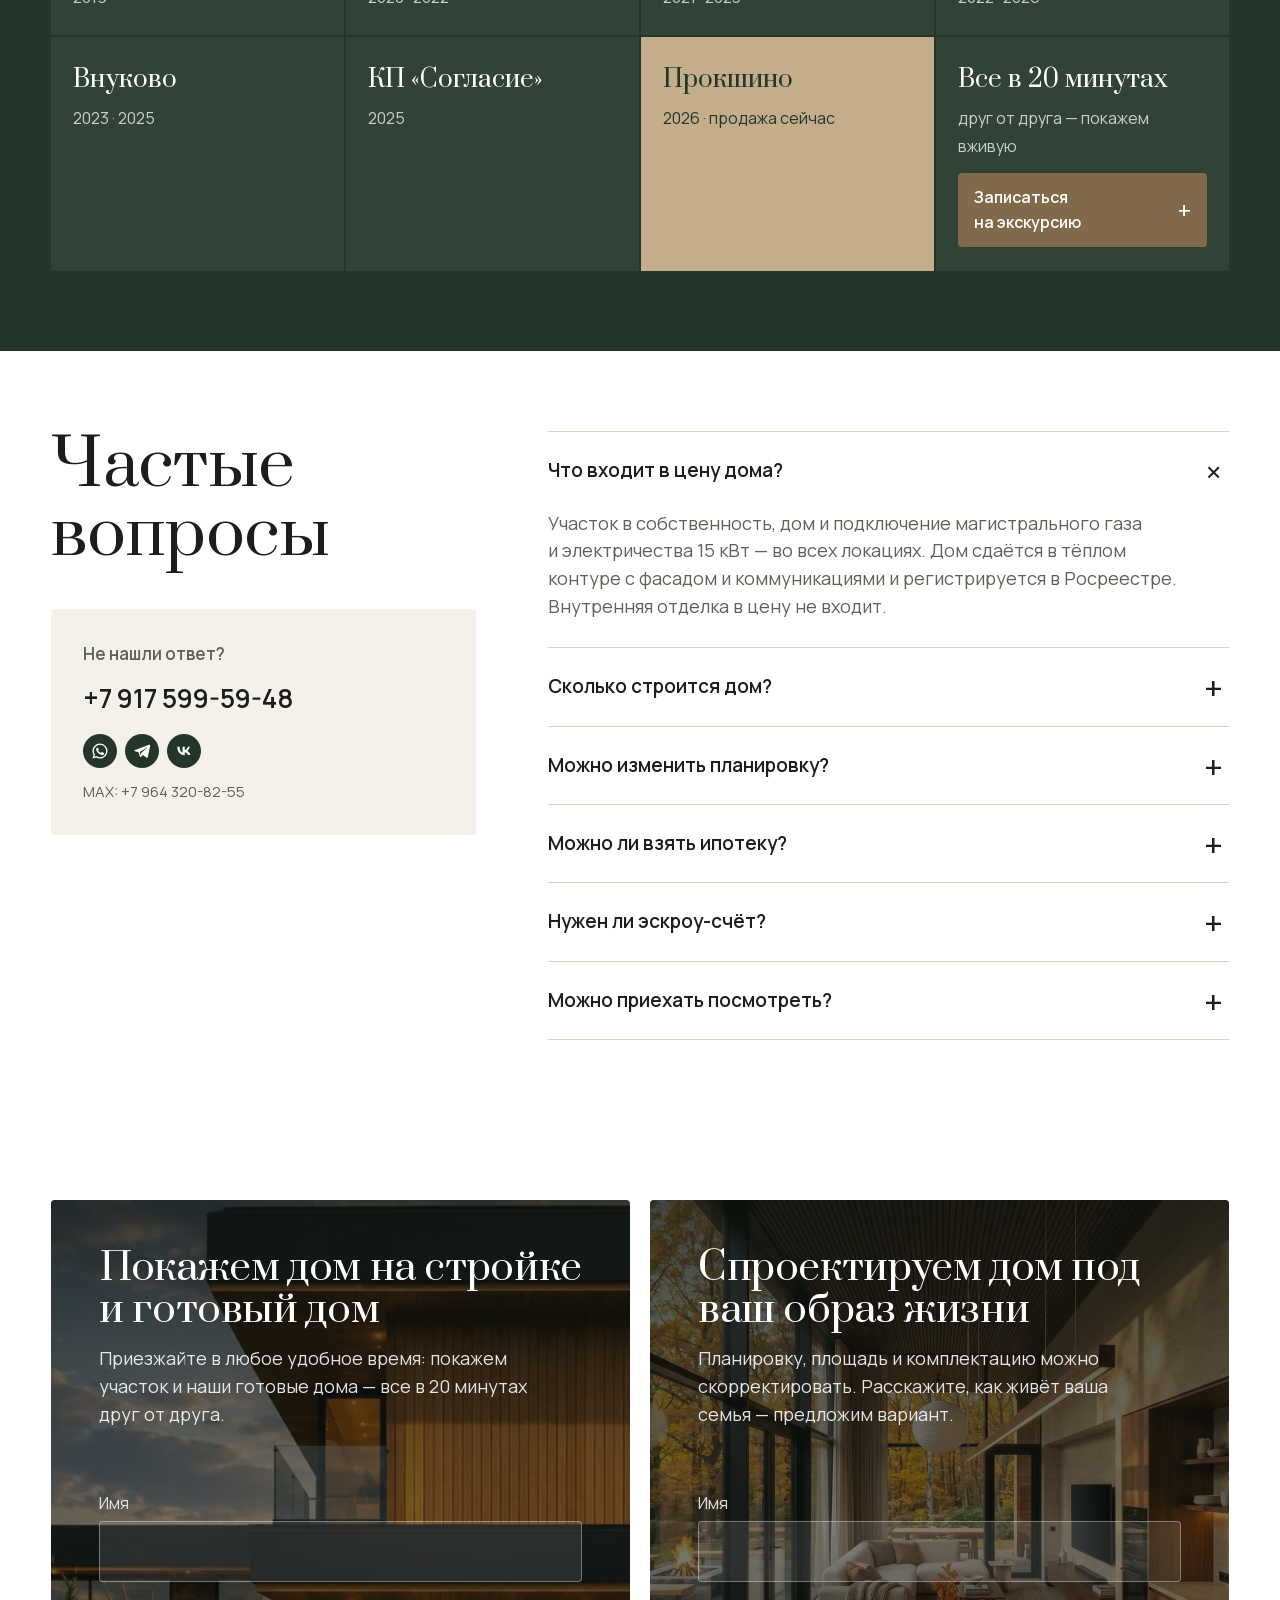
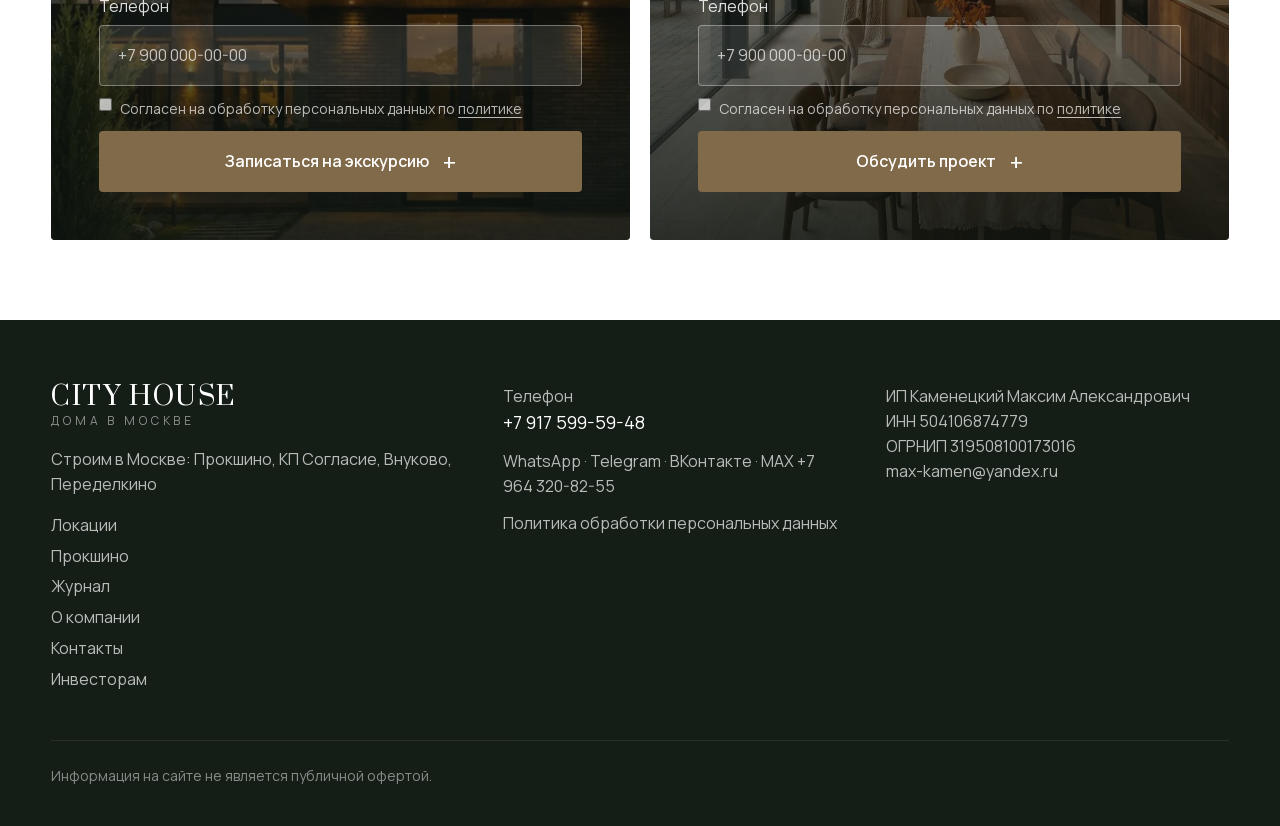
==== commit aed92df4: "Прокшино: правки Макса 28.10 — планировка, сравнение с квартирой" ====
--- a/index.html
+++ b/index.html
@@ -16,13 +16,13 @@
 <meta property="og:url" content="https://city-house.msk.ru/">
 <meta property="og:image" content="https://city-house.msk.ru/img/tri-doma.jpg">
 <meta name="twitter:card" content="summary_large_image">
-<link rel="preload" href="/city-house-preview/assets/fonts/prata-cyrillic.woff2" as="font" type="font/woff2" crossorigin>
-<link rel="preload" href="/city-house-preview/assets/fonts/manrope-cyrillic.woff2" as="font" type="font/woff2" crossorigin>
-<link rel="preload" as="image" href="/city-house-preview/img/tri-doma.webp" type="image/webp" fetchpriority="high">
-<link rel="stylesheet" href="/city-house-preview/assets/site.css?v=ddd322d4">
-<link rel="icon" href="/city-house-preview/img/favicon.svg" type="image/svg+xml">
-<link rel="icon" href="/city-house-preview/img/favicon-180.png" sizes="180x180" type="image/png">
-<link rel="apple-touch-icon" href="/city-house-preview/img/favicon-180.png">
+<link rel="preload" href="/assets/fonts/prata-cyrillic.woff2" as="font" type="font/woff2" crossorigin>
+<link rel="preload" href="/assets/fonts/manrope-cyrillic.woff2" as="font" type="font/woff2" crossorigin>
+<link rel="preload" as="image" href="/img/tri-doma.webp?v=fed5a392" type="image/webp" fetchpriority="high">
+<link rel="stylesheet" href="/assets/site.css?v=5cd4bba5">
+<link rel="icon" href="/img/favicon.svg" type="image/svg+xml">
+<link rel="icon" href="/img/favicon-180.png" sizes="180x180" type="image/png">
+<link rel="apple-touch-icon" href="/img/favicon-180.png">
 <script type="application/ld+json">
 {
  "@context": "https://schema.org",
@@ -121,8 +121,8 @@
 <!-- ШАПКА: общая для всех страниц -->
 <header class="site-head">
   <div class="hd">
-    <a href="/city-house-preview/" class="logo"><b>CITY HOUSE</b><span>Дома в Москве</span></a>
-    <nav aria-label="Разделы"><a href="/city-house-preview/lokacii/">Локации</a><a href="/city-house-preview/prokshino/">Прокшино</a><a href="/city-house-preview/zhurnal/">Журнал</a><a href="/city-house-preview/o-kompanii/">О компании</a><a href="/city-house-preview/kontakty/">Контакты</a></nav>
+    <a href="/" class="logo"><b>CITY HOUSE</b><span>Дома в Москве</span></a>
+    <nav aria-label="Разделы"><a href="/lokacii/">Локации</a><a href="/prokshino/">Прокшино</a><a href="/zhurnal/">Журнал</a><a href="/o-kompanii/">О компании</a><a href="/kontakty/">Контакты</a></nav>
     <div class="hd-r">
       <a class="tel" href="tel:+79175995948">+7 917 599-59-48</a>
       <div class="msg"><a href="https://wa.me/79643208255" aria-label="WhatsApp" target="_blank" rel="noopener"><svg viewBox="0 0 24 24" aria-hidden="true"><path d="M12 2a10 10 0 0 0-8.6 15.1L2 22l5-1.3A10 10 0 1 0 12 2zm0 18.2c-1.5 0-3-.4-4.2-1.2l-.3-.2-3 .8.8-2.9-.2-.3A8.2 8.2 0 1 1 12 20.2zm4.5-6.1c-.2-.1-1.5-.7-1.7-.8s-.4-.1-.6.1-.6.8-.8 1-.3.2-.5.1a6.7 6.7 0 0 1-3.3-2.9c-.3-.4.3-.4.7-1.4.1-.2 0-.3 0-.4l-.8-1.8c-.2-.5-.4-.4-.6-.4h-.5a1 1 0 0 0-.7.3 3 3 0 0 0-.9 2.2 5.2 5.2 0 0 0 1.1 2.7 11.8 11.8 0 0 0 4.5 4c1.7.7 2.3.8 3.2.6a2.7 2.7 0 0 0 1.8-1.2 2.2 2.2 0 0 0 .1-1.2c0-.1-.2-.2-.5-.3z"/></svg></a><a href="https://t.me/romaluna" aria-label="Telegram" target="_blank" rel="noopener"><svg viewBox="0 0 24 24" aria-hidden="true"><path d="M21.4 3.6 2.9 10.7c-1.3.5-1.2 1.2-.2 1.5l4.7 1.5 1.8 5.6c.2.6.4.8.8.8s.6-.2.9-.5l2.3-2.2 4.8 3.5c.9.5 1.5.2 1.7-.8l3.1-14.8c.3-1.3-.5-1.9-1.4-1.6zM9 13.4l9.3-5.9c.4-.3.8-.1.5.2l-7.9 7.1-.3 3.3z"/></svg></a><a href="https://vk.ru/roma.luno" aria-label="ВКонтакте" target="_blank" rel="noopener"><svg viewBox="0 0 24 24" aria-hidden="true"><path d="M12.8 17.5C6.7 17.5 3.2 13.3 3 6.4h3c.1 5 2.4 7.2 4.1 7.6V6.4H13v4.3c1.7-.2 3.5-2.1 4.1-4.3h2.8c-.5 2.6-2.4 4.6-3.8 5.4 1.4.7 3.6 2.4 4.4 5.6h-3.1c-.7-2.1-2.3-3.7-4.4-3.9v3.9z"/></svg></a></div>
@@ -133,42 +133,42 @@
 </header>
 
 <main>
-<section class="hero" id="top"><div class="hh"><picture><source srcset="/city-house-preview/img/tri-doma.webp" type="image/webp"><img src="/city-house-preview/img/tri-doma.jpg" alt="Три дома City House в едином стиле на одной улице" width="1920" height="1071" fetchpriority="high"></picture><div class="hh-c"><h1>Дома в Новой Москве от застройщика</h1><div class="hh-bot"><ul class="hh-utp"><li><svg viewBox="0 0 24 24" aria-hidden="true"><path d="M12 2s-6 5.6-6 11a6 6 0 0 0 12 0c0-2.5-1.3-4.9-2.6-6.6-.4 1.6-1.4 3-2.9 3.6C12.8 7.4 12 2 12 2zm0 18a3 3 0 0 1-3-3c0-1.7 1.6-3.6 3-5 1.4 1.4 3 3.3 3 5a3 3 0 0 1-3 3z"/></svg><span>Магистральный газ и электричество 15 кВт — в цене</span></li><li><svg viewBox="0 0 24 24" aria-hidden="true"><path d="M12 2a10 10 0 1 0 0 20 10 10 0 0 0 0-20zm0 2a8 8 0 1 1 0 16 8 8 0 0 1 0-16zm-1 3v6l5 3 1-1.7-4-2.4V7z"/></svg><span>Дом за 6 месяцев</span></li><li><svg viewBox="0 0 24 24" aria-hidden="true"><path d="M12 2a7 7 0 0 0-7 7c0 5.2 7 13 7 13s7-7.8 7-13a7 7 0 0 0-7-7zm0 9.5A2.5 2.5 0 1 1 12 6.5a2.5 2.5 0 0 1 0 5z"/></svg><span>Строим в Новой Москве с 2019 года</span></li></ul><div class="hh-r"><p>Дома 150–500 м² с участком 6–16 соток в четырёх локациях Москвы — от 29,9 млн ₽. Газ и электричество в цене, стройка 6 месяцев.</p><div class="hh-price">от 29,9 млн ₽</div><div class="hh-btns"><a class="btn btn-sand" href="#forms">Записаться на экскурсию</a><a href="/city-house-preview/lokacii/" class="hh-link">Все локации</a></div></div></div></div></div></section>
+<section class="hero" id="top"><div class="hh"><picture><source srcset="/img/tri-doma.webp?v=fed5a392" type="image/webp"><img src="/img/tri-doma.jpg?v=bc8e58fc" alt="Три дома City House в едином стиле на одной улице" width="1920" height="1071" fetchpriority="high"></picture><div class="hh-c"><h1>Дома в Новой Москве от застройщика</h1><div class="hh-bot"><ul class="hh-utp"><li><svg viewBox="0 0 24 24" aria-hidden="true"><path d="M12 2s-6 5.6-6 11a6 6 0 0 0 12 0c0-2.5-1.3-4.9-2.6-6.6-.4 1.6-1.4 3-2.9 3.6C12.8 7.4 12 2 12 2zm0 18a3 3 0 0 1-3-3c0-1.7 1.6-3.6 3-5 1.4 1.4 3 3.3 3 5a3 3 0 0 1-3 3z"/></svg><span>Магистральный газ и электричество 15 кВт — в цене</span></li><li><svg viewBox="0 0 24 24" aria-hidden="true"><path d="M12 2a10 10 0 1 0 0 20 10 10 0 0 0 0-20zm0 2a8 8 0 1 1 0 16 8 8 0 0 1 0-16zm-1 3v6l5 3 1-1.7-4-2.4V7z"/></svg><span>Дом за 6 месяцев</span></li><li><svg viewBox="0 0 24 24" aria-hidden="true"><path d="M12 2a7 7 0 0 0-7 7c0 5.2 7 13 7 13s7-7.8 7-13a7 7 0 0 0-7-7zm0 9.5A2.5 2.5 0 1 1 12 6.5a2.5 2.5 0 0 1 0 5z"/></svg><span>Строим в Новой Москве с 2019 года</span></li></ul><div class="hh-r"><p>Дома 150–500 м² с участком 6–16 соток в четырёх локациях Москвы — от 29,9 млн ₽. Газ и электричество в цене, стройка 6 месяцев.</p><div class="hh-price">от 29,9 млн ₽</div><div class="hh-btns"><a class="btn btn-sand" href="#forms">Записаться на экскурсию</a><a href="/lokacii/" class="hh-link">Все локации</a></div></div></div></div></div></section>
 
 <!-- loc_cards -->
-<section id="lokacii"><div class="wrap"><div class="sec-head rv"><h2>Где строим сейчас</h2><p class="lead">Четыре локации, в каждой — дома в продаже. Цены — из актуальных объявлений City House.</p></div><div class="lc-grid"><article class="lc"><div class="lc-img"><picture><source srcset="/city-house-preview/img/tri-doma.webp" type="image/webp"><img src="/city-house-preview/img/tri-doma.jpg" alt="Три дома City House у Хованской дубравы в Прокшино" width="1920" height="1071" loading="lazy" decoding="async"></picture></div><div class="lc-in"><p class="lc-addr"><svg viewBox="0 0 24 24" aria-hidden="true"><path d="M12 2a7 7 0 0 0-7 7c0 5.2 7 13 7 13s7-7.8 7-13a7 7 0 0 0-7-7zm0 9.5A2.5 2.5 0 1 1 12 6.5a2.5 2.5 0 0 1 0 5z"/></svg>Москва, НАО, д. Николо-Хованское</p><h3>Прокшино у Хованской дубравы</h3><p class="lc-short">Дом у входа в парк «Хованская дубрава», 8 минут на машине до метро Прокшино</p><div class="lc-row"><span>Дома 200–500 м²</span><b>от 39,9 млн ₽</b></div><a class="lc-more" href="/city-house-preview/prokshino/">Подробнее о локации</a></div></article><article class="lc"><div class="lc-img"><picture><source srcset="/city-house-preview/img/soglasie-200-2.webp" type="image/webp"><img src="/city-house-preview/img/soglasie-200-2.jpg" alt="Дом 200 м² в два этажа в коттеджном посёлке Согласие, визуализация" width="1280" height="550" loading="lazy" decoding="async"></picture></div><div class="lc-in"><p class="lc-addr"><svg viewBox="0 0 24 24" aria-hidden="true"><path d="M12 2a7 7 0 0 0-7 7c0 5.2 7 13 7 13s7-7.8 7-13a7 7 0 0 0-7-7zm0 9.5A2.5 2.5 0 1 1 12 6.5a2.5 2.5 0 0 1 0 5z"/></svg>Москва, ТАО, Первомайское поселение, д. Фоминское, ул. Лесная</p><h3>Дома в Троицке, КП Согласие</h3><p class="lc-short">Троицкий округ, закрытый обжитой посёлок с калиткой в лесопарк, центральные водопровод и канализация</p><div class="lc-row"><span>Дома 150–200 м²</span><b>от 29,9 млн ₽</b></div><a class="lc-more" href="/city-house-preview/soglasie/">Подробнее о локации</a></div></article><article class="lc"><div class="lc-img"><picture><source srcset="/city-house-preview/img/vnukovo-fasad.webp" type="image/webp"><img src="/city-house-preview/img/vnukovo-fasad.jpg" alt="Дом 200 м² во Внуково вечером, визуализация" width="1280" height="905" loading="lazy" decoding="async"></picture></div><div class="lc-in"><p class="lc-addr"><svg viewBox="0 0 24 24" aria-hidden="true"><path d="M12 2a7 7 0 0 0-7 7c0 5.2 7 13 7 13s7-7.8 7-13a7 7 0 0 0-7-7zm0 9.5A2.5 2.5 0 1 1 12 6.5a2.5 2.5 0 0 1 0 5z"/></svg>Москва, Внуково, Киевская улица</p><h3>Дом во Внуково</h3><p class="lc-short">530 метров пешком до станции МЦД-4 Внуково, 11 км от МКАД</p><div class="lc-row"><span>Дома 200 м²</span><b>от 39,9 млн ₽</b></div><a class="lc-more" href="/city-house-preview/vnukovo/">Подробнее о локации</a></div></article><article class="lc"><div class="lc-img"><picture><source srcset="/city-house-preview/img/peredelkino-fasad.webp" type="image/webp"><img src="/city-house-preview/img/peredelkino-fasad.jpg" alt="Дом 300 м² в Переделкино, визуализация" width="1024" height="713" loading="lazy" decoding="async"></picture></div><div class="lc-in"><p class="lc-addr"><svg viewBox="0 0 24 24" aria-hidden="true"><path d="M12 2a7 7 0 0 0-7 7c0 5.2 7 13 7 13s7-7.8 7-13a7 7 0 0 0-7-7zm0 9.5A2.5 2.5 0 1 1 12 6.5a2.5 2.5 0 0 1 0 5z"/></svg>Москва, Переделкино, ул. Карла Маркса</p><h3>Дом в Переделкино, посёлок писателей</h3><p class="lc-short">Посёлок писателей в Переделкино, 6 минут пешком до станции МЦД-4 Мичуринец</p><div class="lc-row"><span>Дома 300 м²</span><b>от 87 млн ₽</b></div><a class="lc-more" href="/city-house-preview/peredelkino/">Подробнее о локации</a></div></article></div><p class="sec-more"><a class="btn btn-line" href="/city-house-preview/lokacii/">Локации на карте</a></p></div></section>
+<section id="lokacii"><div class="wrap"><div class="sec-head rv"><h2>Где строим сейчас</h2></div><div class="lc-grid"><article class="lc"><div class="lc-img"><picture><source srcset="/img/tri-doma.webp?v=fed5a392" type="image/webp"><img src="/img/tri-doma.jpg?v=bc8e58fc" alt="Три дома City House у Хованской дубравы в Прокшино" width="1920" height="1071" loading="lazy" decoding="async"></picture></div><div class="lc-in"><p class="lc-addr"><svg viewBox="0 0 24 24" aria-hidden="true"><path d="M12 2a7 7 0 0 0-7 7c0 5.2 7 13 7 13s7-7.8 7-13a7 7 0 0 0-7-7zm0 9.5A2.5 2.5 0 1 1 12 6.5a2.5 2.5 0 0 1 0 5z"/></svg>Москва, НАО, д. Николо-Хованское</p><h3>Прокшино у Хованской дубравы</h3><p class="lc-short">Дом у входа в парк «Хованская дубрава», 8 минут на машине до метро Прокшино</p><div class="lc-row"><span>Дома 200–500 м²</span><b>от 39,9 млн ₽</b></div><a class="lc-more" href="/prokshino/">Подробнее о локации</a></div></article><article class="lc"><div class="lc-img"><picture><source srcset="/img/soglasie-200-2.webp?v=ce44874b" type="image/webp"><img src="/img/soglasie-200-2.jpg?v=da4289f7" alt="Дом 200 м² в два этажа в коттеджном посёлке Согласие, визуализация" width="1280" height="555" loading="lazy" decoding="async"></picture></div><div class="lc-in"><p class="lc-addr"><svg viewBox="0 0 24 24" aria-hidden="true"><path d="M12 2a7 7 0 0 0-7 7c0 5.2 7 13 7 13s7-7.8 7-13a7 7 0 0 0-7-7zm0 9.5A2.5 2.5 0 1 1 12 6.5a2.5 2.5 0 0 1 0 5z"/></svg>Москва, ТАО, Первомайское поселение, д. Фоминское, ул. Лесная</p><h3>Дома в Троицке, КП Согласие</h3><p class="lc-short">Троицкий округ, закрытый обжитой посёлок с калиткой в лесопарк, центральные водопровод и канализация</p><div class="lc-row"><span>Дома 150–200 м²</span><b>от 29,9 млн ₽</b></div><a class="lc-more" href="/soglasie/">Подробнее о локации</a></div></article><article class="lc"><div class="lc-img"><picture><source srcset="/img/vnukovo-fasad.webp?v=60bb7ca0" type="image/webp"><img src="/img/vnukovo-fasad.jpg?v=b8ab0342" alt="Дом 200 м² во Внуково вечером, визуализация" width="1280" height="905" loading="lazy" decoding="async"></picture></div><div class="lc-in"><p class="lc-addr"><svg viewBox="0 0 24 24" aria-hidden="true"><path d="M12 2a7 7 0 0 0-7 7c0 5.2 7 13 7 13s7-7.8 7-13a7 7 0 0 0-7-7zm0 9.5A2.5 2.5 0 1 1 12 6.5a2.5 2.5 0 0 1 0 5z"/></svg>Москва, Внуково, Киевская улица</p><h3>Дом во Внуково</h3><p class="lc-short">530 метров пешком до станции МЦД-4 Внуково, 11 км от МКАД</p><div class="lc-row"><span>Дома 200 м²</span><b>от 39,9 млн ₽</b></div><a class="lc-more" href="/vnukovo/">Подробнее о локации</a></div></article><article class="lc"><div class="lc-img"><picture><source srcset="/img/peredelkino-fasad.webp?v=4644b635" type="image/webp"><img src="/img/peredelkino-fasad.jpg?v=6de2b2fa" alt="Дом 300 м² в Переделкино, визуализация" width="1024" height="713" loading="lazy" decoding="async"></picture></div><div class="lc-in"><p class="lc-addr"><svg viewBox="0 0 24 24" aria-hidden="true"><path d="M12 2a7 7 0 0 0-7 7c0 5.2 7 13 7 13s7-7.8 7-13a7 7 0 0 0-7-7zm0 9.5A2.5 2.5 0 1 1 12 6.5a2.5 2.5 0 0 1 0 5z"/></svg>Москва, Переделкино, ул. Карла Маркса</p><h3>Дом в Переделкино, посёлок писателей</h3><p class="lc-short">Посёлок писателей в Переделкино, 6 минут пешком до станции МЦД-4 Мичуринец</p><div class="lc-row"><span>Дома 300 м²</span><b>от 87 млн ₽</b></div><a class="lc-more" href="/peredelkino/">Подробнее о локации</a></div></article></div><p class="sec-more"><a class="btn btn-line" href="/lokacii/">Локации на карте</a></p></div></section>
 
 <!-- features -->
 <section class=tint><div class="wrap"><div class="sec-head rv"><h2>Одинаково во всех посёлках</h2><p class="lead">Дом строится не «на продажу», а под вас: планировку и комплектацию корректируем до начала стройки.</p></div><div class="ft-grid rv"><div class="ft-i"><span class="no">01</span><h3>Газ и свет в цене</h3><p>Подключение магистрального газа и электричества 15 кВт входит в стоимость дома.</p></div><div class="ft-i"><span class="no">02</span><h3>6 месяцев на стройку</h3><p>Срок и цена фиксируются в договоре до начала строительства.</p></div><div class="ft-i"><span class="no">03</span><h3>Монолит и газобетон</h3><p>Монолитные фундамент, перекрытие и кровля, стены из газобетона Bonolit Project.</p></div><div class="ft-i"><span class="no">04</span><h3>Готовый фасад</h3><p>Клинкер, керамогранит, планкен из лиственницы, панорамные окна.</p></div><div class="ft-i"><span class="no">05</span><h3>Земля ИЖС в собственность</h3><p>Участок оформляется в собственность, дом регистрируется в Росреестре. Московская прописка.</p></div><div class="ft-i"><span class="no">06</span><h3>Договор с собственником</h3><p>Договор вы подписываете с собственником City House Максимом Каменецким — за дом он отвечает лично.</p></div></div></div></section>
 
 <!-- proj -->
-<section class="proj" id="projects"><div class="wrap"><div class="proj-head"><div class="rv"><h2>Кварталы, которые мы построили</h2></div><p class="lead rv">Строим дома в Новой Москве с 2019 года. Участок, дом, коммуникации, благоустройство и документы делаем сами.</p></div><div class="proj-num rv"><div><b>2019</b><span>первые дома в Новой Москве</span></div><div><b>11</b><span>проектов на карте</span></div><div><b>12+</b><span>лет опыта собственника в недвижимости</span></div></div><div class="pmap rv"><div class="pmap-svg"><svg viewBox="0 0 1400 1310" role="img" aria-label="Карта проектов City House в Новой Москве"><path class="gr" d="M120 760c120-60 260-40 330 40s40 220-60 260-260 20-320-60-70-190 50-240zM560 690c80-40 190-20 230 50s0 150-90 160-180-30-200-100 0-80 60-110zM860 980c90-30 200 0 230 80s-40 150-140 140-160-60-150-130 0-70 60-90z"/>
+<section class="proj" id="projects"><div class="wrap"><div class="proj-head"><div class="rv"><h2>Кварталы, которые мы построили</h2></div><p class="lead rv">Строим дома в Новой Москве с 2019 года. Участок, дом, коммуникации, благоустройство и документы делаем сами.</p></div><div class="proj-num rv"><div><b>2019</b><span>первые дома в Новой Москве</span></div><div><b>11</b><span>реализованных проектов</span></div><div><b>12</b><span>лет опыта в недвижимости</span></div></div><div class="pmap rv"><div class="pmap-svg"><svg viewBox="0 0 1400 1310" role="img" aria-label="Карта проектов City House в Новой Москве"><path class="gr" d="M120 760c120-60 260-40 330 40s40 220-60 260-260 20-320-60-70-190 50-240zM560 690c80-40 190-20 230 50s0 150-90 160-180-30-200-100 0-80 60-110zM860 980c90-30 200 0 230 80s-40 150-140 140-160-60-150-130 0-70 60-90z"/>
 <path class="rd mkad" d="M690 0C730 160 790 300 860 410S1140 690 1400 850"/><path class="rd" d="M0 840 300 700l260-110 200-105 100-70"/>
 <path class="rd" d="M610 1310 660 1080l110-120 60-100 70-160 100-140 180-230 120-170"/><path class="rd" d="M0 360 200 330l130 30 190-100 180-90"/>
 <text class="rl" x="1180" y="770" transform="rotate(30 1180 770)">МКАД</text><text class="rl" x="330" y="660" transform="rotate(-24 330 660)">Киевское ш.</text>
-<text class="rl" x="690" y="1040" transform="rotate(-52 690 1040)">Калужское ш.</text><text class="rl" x="40" y="330" transform="rotate(-6 40 330)">Минское ш.</text><g class="pt" data-y="2019"><circle cx="218" cy="476" r="14"/><text x="244" y="485">Пыхтино <tspan>2019</tspan></text></g><g class="pt" data-y="2020 2022"><circle cx="700" cy="320" r="14"/><text x="726" y="329">Солнцево <tspan>2020, 2022</tspan></text></g><a class="pt live" data-y="2022 2026" href="/city-house-preview/peredelkino/" aria-label="Переделкино — страница локации"><circle class="ring" cx="320" cy="296" r="30"/><circle cx="320" cy="296" r="14"/><text x="346" y="305">Переделкино <tspan>2022, 2026</tspan></text></a><a class="pt live" data-y="2023 2025" href="/city-house-preview/vnukovo/" aria-label="Внуково — страница локации"><circle class="ring" cx="70" cy="560" r="30"/><circle cx="70" cy="560" r="14"/><text x="96" y="569">Внуково <tspan>2023, 2025</tspan></text></a><g class="pt" data-y="2021 2023"><circle cx="1030" cy="975" r="14"/><text x="840" y="935">Коммунарка <tspan>2021, 2023</tspan></text></g><a class="pt live" data-y="2025" href="/city-house-preview/soglasie/" aria-label="КП «Согласие» — страница локации"><circle class="ring" cx="660" cy="1133" r="30"/><circle cx="660" cy="1133" r="14"/><text x="686" y="1142">КП «Согласие» <tspan>2025</tspan></text></a><a class="pt now live" data-y="2026" href="/city-house-preview/prokshino/" aria-label="Прокшино — страница локации"><circle class="ring" cx="660" cy="826" r="30"/><circle cx="660" cy="826" r="18"/><text x="420" y="790" style="font-size:30px">Прокшино <tspan>2026</tspan></text></a></svg></div><div class="pmap-side" id="pmapSide"><div class="eyebrow">Проекты по годам</div><button type="button" data-y="2019"><b>2019</b><span>Пыхтино</span></button><button type="button" data-y="2020"><b>2020</b><span>Солнцево</span></button><button type="button" data-y="2021"><b>2021</b><span>Коммунарка</span></button><button type="button" data-y="2022"><b>2022</b><span>Солнцево, Переделкино</span></button><button type="button" data-y="2023"><b>2023</b><span>Внуково, Коммунарка</span></button><button type="button" data-y="2025"><b>2025</b><span>Внуково, КП «Согласие»</span></button><button type="button" data-y="2026"><b>2026</b><span>Переделкино, Прокшино</span></button><p class="pmap-live"><i></i>Строим сейчас — нажмите на точку</p></div></div><div class="timeline rv"><div class="tl"><b>Пыхтино</b><span>2019</span></div><div class="tl"><b>Солнцево</b><span>2020 · 2022</span></div><div class="tl"><b>Коммунарка</b><span>2021 · 2023</span></div><div class="tl"><b>Переделкино</b><span>2022 · 2026</span></div><div class="tl"><b>Внуково</b><span>2023 · 2025</span></div><div class="tl"><b>КП «Согласие»</b><span>2025</span></div><div class="tl now"><b>Прокшино</b><span>2026 · продажа сейчас</span></div><div class="tl"><b>Все в 20 минутах</b><span>друг от друга — покажем вживую</span><br><a class="btn btn-sand" href="#forms">Записаться на экскурсию</a></div></div></div></section>
+<text class="rl" x="690" y="1040" transform="rotate(-52 690 1040)">Калужское ш.</text><text class="rl" x="40" y="330" transform="rotate(-6 40 330)">Минское ш.</text><g class="pt" data-y="2019" data-n="Пыхтино"><circle cx="218" cy="476" r="14"/><text x="244" y="485">Пыхтино <tspan>2019</tspan></text></g><g class="pt" data-y="2020 2022" data-n="Солнцево"><circle cx="700" cy="320" r="14"/><text x="726" y="329">Солнцево <tspan>2020, 2022</tspan></text></g><a class="pt live" data-y="2022 2026" href="/peredelkino/" aria-label="Переделкино — страница локации"><circle class="ring" cx="320" cy="296" r="30"/><circle cx="320" cy="296" r="14"/><text x="346" y="305">Переделкино <tspan>2022, 2026</tspan></text></a><a class="pt live" data-y="2023 2025" href="/vnukovo/" aria-label="Внуково — страница локации"><circle class="ring" cx="70" cy="560" r="30"/><circle cx="70" cy="560" r="14"/><text x="96" y="569">Внуково <tspan>2023, 2025</tspan></text></a><g class="pt" data-y="2021 2023" data-n="Коммунарка"><circle cx="1030" cy="975" r="14"/><text x="840" y="935">Коммунарка <tspan>2021, 2023</tspan></text></g><a class="pt live" data-y="2025" href="/soglasie/" aria-label="КП «Согласие» — страница локации"><circle class="ring" cx="660" cy="1133" r="30"/><circle cx="660" cy="1133" r="14"/><text x="686" y="1142">КП «Согласие» <tspan>2025</tspan></text></a><a class="pt now live" data-y="2026" href="/prokshino/" aria-label="Прокшино — страница локации"><circle class="ring" cx="660" cy="826" r="30"/><circle cx="660" cy="826" r="18"/><text x="420" y="790" style="font-size:30px">Прокшино <tspan>2026</tspan></text></a></svg></div><div class="pmap-side" id="pmapSide"><div class="eyebrow">Проекты по годам</div><button type="button" data-y="2019"><b>2019</b><span>Пыхтино</span></button><button type="button" data-y="2020"><b>2020</b><span>Солнцево</span></button><button type="button" data-y="2021"><b>2021</b><span>Коммунарка</span></button><button type="button" data-y="2022"><b>2022</b><span>Солнцево, Переделкино</span></button><button type="button" data-y="2023"><b>2023</b><span>Внуково, Коммунарка</span></button><button type="button" data-y="2025"><b>2025</b><span>Внуково, КП «Согласие»</span></button><button type="button" data-y="2026"><b>2026</b><span>Переделкино, Прокшино</span></button><p class="pmap-live"><i></i>Строим сейчас — нажмите на точку</p></div></div><div class="timeline rv"><button type="button" class="tl" data-n="Пыхтино"><b>Пыхтино</b><span>2019</span></button><button type="button" class="tl" data-n="Солнцево"><b>Солнцево</b><span>2020 · 2022</span></button><button type="button" class="tl" data-n="Коммунарка"><b>Коммунарка</b><span>2021 · 2023</span></button><a class="tl" href="/peredelkino/"><b>Переделкино</b><span>2022 · 2026</span></a><a class="tl" href="/vnukovo/"><b>Внуково</b><span>2023 · 2025</span></a><a class="tl" href="/soglasie/"><b>КП «Согласие»</b><span>2025</span></a><a class="tl now" href="/prokshino/"><b>Прокшино</b><span>2026 · продажа сейчас</span></a><div class="tl"><b>Все в 20 минутах</b><span>друг от друга — покажем вживую</span><br><a class="btn btn-sand" href="#forms">Записаться на экскурсию</a></div></div></div></section>
 
 <!-- faq -->
 <section id="faq"><div class="wrap faq"><div class="rv"><h2>Частые вопросы</h2><div class="contact-box"><p class="cb-t">Не нашли ответ?</p><a class="tel" href="tel:+79175995948">+7 917 599-59-48</a><div class="msg" style="display:flex"><a href="https://wa.me/79643208255" aria-label="WhatsApp" target="_blank" rel="noopener"><svg viewBox="0 0 24 24" aria-hidden="true"><path d="M12 2a10 10 0 0 0-8.6 15.1L2 22l5-1.3A10 10 0 1 0 12 2zm0 18.2c-1.5 0-3-.4-4.2-1.2l-.3-.2-3 .8.8-2.9-.2-.3A8.2 8.2 0 1 1 12 20.2zm4.5-6.1c-.2-.1-1.5-.7-1.7-.8s-.4-.1-.6.1-.6.8-.8 1-.3.2-.5.1a6.7 6.7 0 0 1-3.3-2.9c-.3-.4.3-.4.7-1.4.1-.2 0-.3 0-.4l-.8-1.8c-.2-.5-.4-.4-.6-.4h-.5a1 1 0 0 0-.7.3 3 3 0 0 0-.9 2.2 5.2 5.2 0 0 0 1.1 2.7 11.8 11.8 0 0 0 4.5 4c1.7.7 2.3.8 3.2.6a2.7 2.7 0 0 0 1.8-1.2 2.2 2.2 0 0 0 .1-1.2c0-.1-.2-.2-.5-.3z"/></svg></a><a href="https://t.me/romaluna" aria-label="Telegram" target="_blank" rel="noopener"><svg viewBox="0 0 24 24" aria-hidden="true"><path d="M21.4 3.6 2.9 10.7c-1.3.5-1.2 1.2-.2 1.5l4.7 1.5 1.8 5.6c.2.6.4.8.8.8s.6-.2.9-.5l2.3-2.2 4.8 3.5c.9.5 1.5.2 1.7-.8l3.1-14.8c.3-1.3-.5-1.9-1.4-1.6zM9 13.4l9.3-5.9c.4-.3.8-.1.5.2l-7.9 7.1-.3 3.3z"/></svg></a><a href="https://vk.ru/roma.luno" aria-label="ВКонтакте" target="_blank" rel="noopener"><svg viewBox="0 0 24 24" aria-hidden="true"><path d="M12.8 17.5C6.7 17.5 3.2 13.3 3 6.4h3c.1 5 2.4 7.2 4.1 7.6V6.4H13v4.3c1.7-.2 3.5-2.1 4.1-4.3h2.8c-.5 2.6-2.4 4.6-3.8 5.4 1.4.7 3.6 2.4 4.4 5.6h-3.1c-.7-2.1-2.3-3.7-4.4-3.9v3.9z"/></svg></a></div><p style="margin-top:12px;font-size:15px;color:var(--muted)">MAX: +7 964 320-82-55</p></div></div><div class="rv"><details open><summary>Что входит в цену дома?</summary><p>Участок в собственность, дом и подключение магистрального газа и электричества 15 кВт — во всех локациях. Дом сдаётся в тёплом контуре с фасадом и коммуникациями и регистрируется в Росреестре. Внутренняя отделка в цену не входит.</p></details><details><summary>Сколько строится дом?</summary><p>6 месяцев. Срок и цена фиксируются в договоре до начала строительства.</p></details><details><summary>Можно изменить планировку?</summary><p>Да. Планировку, площадь и комплектацию корректируем под ваши пожелания.</p></details><details><summary>Можно ли взять ипотеку?</summary><p>Да, в том числе семейную. Подберём программу и сопроводим одобрение.</p></details><details><summary>Нужен ли эскроу-счёт?</summary><p>Готовый дом, зарегистрированный в Росреестре, продаётся по договору купли-продажи — эскроу такой сделке не нужен. Если вы хотите строить в ипотеку через эскроу, работаем с аккредитованными подрядчиками — это дороже примерно на 5%.</p></details><details><summary>Можно приехать посмотреть?</summary><p>Да, в любое удобное время: покажем участок, дом на стройке и готовый дом. Наши объекты — в 20 минутах друг от друга.</p></details></div></div></section>
 
 <!-- forms -->
-<section id="forms"><div class="wrap forms"><div class="form rv"><picture><source srcset="/city-house-preview/img/zakat.webp" type="image/webp"><img src="/city-house-preview/img/zakat.jpg" alt="" width="1400" height="788" loading="lazy" decoding="async"></picture><div class="form-in"><div><h3>Покажем дом на стройке и готовый дом</h3><p>Приезжайте в любое удобное время: покажем участок и наши готовые дома — все в 20 минутах друг от друга.</p></div><form data-kind="ekskursiya" novalidate><input type="hidden" name="kind" value="ekskursiya"><input type="hidden" name="page" value=""><input type="hidden" name="src" value=""><label class="fl"><span>Имя</span><input type="text" name="name" autocomplete="given-name" required></label><label class="fl"><span>Телефон</span><input type="tel" name="phone" inputmode="tel" autocomplete="tel" placeholder="+7 900 000-00-00" required><em class="err">Проверьте номер: нужно 11 цифр, начиная с +7</em></label><label class="agree"><input type="checkbox" name="agree" required> <span>Согласен на обработку персональных данных по <a href="/city-house-preview/politika/">политике</a></span></label><button class="btn btn-sand">Записаться на экскурсию</button></form><div class="done">Спасибо! Позвоним и договоримся о времени.</div></div></div><div class="form rv"><picture><source srcset="/city-house-preview/img/gostinaya.webp" type="image/webp"><img src="/city-house-preview/img/gostinaya.jpg" alt="" width="900" height="1117" loading="lazy" decoding="async"></picture><div class="form-in"><div><h3>Спроектируем дом под ваш образ жизни</h3><p>Планировку, площадь и комплектацию можно скорректировать. Расскажите, как живёт ваша семья — предложим вариант.</p></div><form data-kind="proekt" novalidate><input type="hidden" name="kind" value="proekt"><input type="hidden" name="page" value=""><input type="hidden" name="src" value=""><label class="fl"><span>Имя</span><input type="text" name="name" autocomplete="given-name" required></label><label class="fl"><span>Телефон</span><input type="tel" name="phone" inputmode="tel" autocomplete="tel" placeholder="+7 900 000-00-00" required><em class="err">Проверьте номер: нужно 11 цифр, начиная с +7</em></label><label class="agree"><input type="checkbox" name="agree" required> <span>Согласен на обработку персональных данных по <a href="/city-house-preview/politika/">политике</a></span></label><button class="btn btn-sand">Обсудить проект</button></form><div class="done">Спасибо! Свяжемся и обсудим ваш дом.</div></div></div></div></section>
+<section id="forms"><div class="wrap forms"><div class="form rv"><picture><source srcset="/img/zakat.webp?v=2ef650d8" type="image/webp"><img src="/img/zakat.jpg?v=92c33ea2" alt="" width="1400" height="788" loading="lazy" decoding="async"></picture><div class="form-in"><div><h3>Покажем дом на стройке и готовый дом</h3><p>Приезжайте в любое удобное время: покажем участок и наши готовые дома — все в 20 минутах друг от друга.</p></div><form data-kind="ekskursiya" novalidate><input type="hidden" name="kind" value="ekskursiya"><input type="hidden" name="page" value=""><input type="hidden" name="src" value=""><label class="fl"><span>Имя</span><input type="text" name="name" autocomplete="given-name" required></label><label class="fl"><span>Телефон</span><input type="tel" name="phone" inputmode="tel" autocomplete="tel" placeholder="+7 900 000-00-00" required><em class="err">Проверьте номер: нужно 11 цифр, начиная с +7</em></label><label class="agree"><input type="checkbox" name="agree" required> <span>Согласен на обработку персональных данных по <a href="/politika/">политике</a></span></label><button class="btn btn-sand">Записаться на экскурсию</button></form><div class="done">Спасибо! Позвоним и договоримся о времени.</div></div></div><div class="form rv"><picture><source srcset="/img/gostinaya.webp?v=052d07f3" type="image/webp"><img src="/img/gostinaya.jpg?v=e81cd099" alt="" width="900" height="1117" loading="lazy" decoding="async"></picture><div class="form-in"><div><h3>Спроектируем дом под ваш образ жизни</h3><p>Планировку, площадь и комплектацию можно скорректировать. Расскажите, как живёт ваша семья — предложим вариант.</p></div><form data-kind="proekt" novalidate><input type="hidden" name="kind" value="proekt"><input type="hidden" name="page" value=""><input type="hidden" name="src" value=""><label class="fl"><span>Имя</span><input type="text" name="name" autocomplete="given-name" required></label><label class="fl"><span>Телефон</span><input type="tel" name="phone" inputmode="tel" autocomplete="tel" placeholder="+7 900 000-00-00" required><em class="err">Проверьте номер: нужно 11 цифр, начиная с +7</em></label><label class="agree"><input type="checkbox" name="agree" required> <span>Согласен на обработку персональных данных по <a href="/politika/">политике</a></span></label><button class="btn btn-sand">Обсудить проект</button></form><div class="done">Спасибо! Свяжемся и обсудим ваш дом.</div></div></div></div></section>
 </main>
 
 <!-- ПОДВАЛ: общий для всех страниц -->
 <footer>
   <div class="wrap">
     <div class="ft">
-      <div><a href="/city-house-preview/" class="logo"><b>CITY HOUSE</b><span>Дома в Москве</span></a><p style="margin-top:20px">Строим в Москве: Прокшино, КП Согласие, Внуково, Переделкино</p><ul class="ft-nav"><li><a href="/city-house-preview/lokacii/">Локации</a></li><li><a href="/city-house-preview/prokshino/">Прокшино</a></li><li><a href="/city-house-preview/zhurnal/">Журнал</a></li><li><a href="/city-house-preview/o-kompanii/">О компании</a></li><li><a href="/city-house-preview/kontakty/">Контакты</a></li><li><a href="/city-house-preview/invest/">Инвесторам</a></li></ul></div>
-      <div><p>Телефон</p><a href="tel:+79175995948" class="ft-tel">+7 917 599-59-48</a><p style="margin-top:12px"><a href="https://wa.me/79643208255">WhatsApp</a> · <a href="https://t.me/romaluna">Telegram</a> · <a href="https://vk.ru/roma.luno">ВКонтакте</a> · MAX +7 964 320-82-55</p><p style="margin-top:12px"><a href="/city-house-preview/politika/">Политика обработки персональных данных</a></p></div>
+      <div><a href="/" class="logo"><b>CITY HOUSE</b><span>Дома в Москве</span></a><p style="margin-top:20px">Строим в Москве: Прокшино, КП Согласие, Внуково, Переделкино</p><ul class="ft-nav"><li><a href="/lokacii/">Локации</a></li><li><a href="/prokshino/">Прокшино</a></li><li><a href="/zhurnal/">Журнал</a></li><li><a href="/o-kompanii/">О компании</a></li><li><a href="/kontakty/">Контакты</a></li><li><a href="/invest/">Инвесторам</a></li></ul></div>
+      <div><p>Телефон</p><a href="tel:+79175995948" class="ft-tel">+7 917 599-59-48</a><p style="margin-top:12px"><a href="https://wa.me/79643208255">WhatsApp</a> · <a href="https://t.me/romaluna">Telegram</a> · <a href="https://vk.ru/roma.luno">ВКонтакте</a> · MAX +7 964 320-82-55</p><p style="margin-top:12px"><a href="/politika/">Политика обработки персональных данных</a></p></div>
       <div><p>ИП Каменецкий Максим Александрович</p><p>ИНН 504106874779</p><p>ОГРНИП 319508100173016</p><p><a href="mailto:max-kamen@yandex.ru">max-kamen@yandex.ru</a></p></div>
     </div>
-    <div class="ft-note">Дома продаются на стадии проекта и стройки — на изображениях визуализации. Интерьеры — варианты отделки, в цену не входят. Информация на сайте не является публичной офертой.</div>
+    <div class="ft-note">Информация на сайте не является публичной офертой.</div>
   </div>
 </footer>
 
 <div class="mbar"><a href="#forms">Экскурсия</a><a href="tel:+79175995948">Позвонить</a><a href="https://wa.me/79643208255">WhatsApp</a></div>
-<script>window.SITE={base:"/city-house-preview/",endpoint:"",ym:""}</script>
-<script src="/city-house-preview/assets/site.js?v=ddd322d4" defer></script>
+<script>window.SITE={base:"/",endpoint:"",ym:""}</script>
+<script src="/assets/site.js?v=5cd4bba5" defer></script>
 </body>
 </html>
--- a/assets/site.css
+++ b/assets/site.css
@@ -0,0 +1,901 @@
+/* Стили сайта City House. Основа — прототип v3 (prototip-v3/index.html, DESIGN.md): палитра, шрифты, полосы.
+   Отличия от прототипа: шрифты локально, <picture> вместо <img> (display:contents), карта — класс .lmap, журнал и страницы хаба — внизу. */
+/* Шрифты на своём домене (Google Fonts не тянем): Prata — заголовки, Manrope — текст */
+@font-face{font-family:'Prata';font-style:normal;font-weight:400;font-display:swap;src:url(fonts/prata-cyrillic.woff2) format('woff2');unicode-range:U+0301,U+0400-045F,U+0490-0491,U+04B0-04B1,U+2116}
+@font-face{font-family:'Prata';font-style:normal;font-weight:400;font-display:swap;src:url(fonts/prata-latin.woff2) format('woff2');unicode-range:U+0000-00FF,U+0131,U+0152-0153,U+02BB-02BC,U+02C6,U+02DA,U+02DC,U+0304,U+0308,U+0329,U+2000-206F,U+20AC,U+2122,U+2191,U+2193,U+2212,U+2215,U+FEFF,U+FFFD}
+@font-face{font-family:'Manrope';font-style:normal;font-weight:400 700;font-display:swap;src:url(fonts/manrope-cyrillic.woff2) format('woff2');unicode-range:U+0301,U+0400-045F,U+0490-0491,U+04B0-04B1,U+2116}
+@font-face{font-family:'Manrope';font-style:normal;font-weight:400 700;font-display:swap;src:url(fonts/manrope-latin-ext.woff2) format('woff2');unicode-range:U+0100-02BA,U+02BD-02C5,U+02C7-02CC,U+02CE-02D7,U+02DD-02FF,U+0304,U+0308,U+0329,U+1D00-1DBF,U+1E00-1E9F,U+1EF2-1EFF,U+2020,U+20A0-20AB,U+20AD-20C4,U+2113,U+2C60-2C7F,U+A720-A7FF}
+@font-face{font-family:'Manrope';font-style:normal;font-weight:400 700;font-display:swap;src:url(fonts/manrope-latin.woff2) format('woff2');unicode-range:U+0000-00FF,U+0131,U+0152-0153,U+02BB-02BC,U+02C6,U+02DA,U+02DC,U+0304,U+0308,U+0329,U+2000-206F,U+20AC,U+2122,U+2191,U+2193,U+2212,U+2215,U+FEFF,U+FFFD}
+:root{
+  --green:#243629;--green-2:#2f4535;--sand:#c3ad8b;--sand-d:#806a4a;--paper:#f4f1ea;--paper-2:#ebe6dc;
+  --ink:#1c1e1b;--muted:#5d6158;--line:#d8d0c1;--white:#fff;
+  --serif:'Prata',Georgia,serif;--sans:'Manrope',system-ui,-apple-system,sans-serif;
+  --r:4px;--wrap:1680px;--gut:clamp(32px,4vw,72px);
+}
+*{box-sizing:border-box;margin:0;padding:0}
+html{scroll-behavior:smooth;scroll-padding-top:84px}
+body{font-family:var(--sans);color:var(--ink);background:var(--white);font-size:18px;line-height:1.55;-webkit-font-smoothing:antialiased}
+img{display:block;max-width:100%;height:auto}
+a{color:inherit;text-decoration:none}
+button{font:inherit;cursor:pointer;border:0;background:none;color:inherit}
+.wrap{max-width:var(--wrap);margin:0 auto;padding:0 var(--gut)}
+h1,h2,h3{font-family:var(--serif);font-weight:400;line-height:1.08;letter-spacing:-.01em}
+h2{font-size:clamp(36px,5vw,64px)}
+h3{font-size:clamp(24px,2.4vw,32px)}
+.eyebrow{font-size:15px;letter-spacing:.14em;text-transform:uppercase;color:var(--sand-d);font-weight:600;margin-bottom:18px}
+.lead{font-size:clamp(18px,1.4vw,22px);color:var(--muted);max-width:620px}
+section{padding:80px 0}
+.btn{display:inline-flex;align-items:center;gap:14px;padding:18px 26px;border-radius:var(--r);font-weight:600;font-size:16px;transition:background .25s,color .25s,transform .25s}
+.btn::after{content:"+";font-weight:300;font-size:24px;line-height:0}
+.btn-sand{background:var(--sand-d);color:var(--white)}
+.btn-sand:hover{background:#6c5a3e}
+.btn-green{background:var(--green);color:var(--white)}
+.btn-green:hover{background:var(--green-2)}
+.btn-ghost{border:1px solid rgba(255,255,255,.5);color:var(--white)}
+.btn-ghost:hover{background:rgba(255,255,255,.12)}
+
+/* шапка */
+header{position:fixed;inset:0 0 auto;z-index:50;background:rgba(255,255,255,.94);backdrop-filter:blur(10px);-webkit-backdrop-filter:blur(10px);border-bottom:1px solid var(--line)}
+.hd{display:flex;align-items:center;gap:28px;height:76px;max-width:var(--wrap);margin:0 auto;padding:0 var(--gut)}
+.logo{display:flex;flex-direction:column;line-height:1;white-space:nowrap}
+.logo b{font-family:var(--serif);font-weight:400;font-size:26px;letter-spacing:.06em;color:var(--green)}
+.logo span{font-size:12px;letter-spacing:.32em;text-transform:uppercase;color:var(--muted);margin-top:5px}
+nav{display:flex;gap:22px;margin-left:12px;font-size:17px;white-space:nowrap}
+nav a{color:var(--ink);opacity:.85}
+nav a:hover{opacity:1;color:var(--sand-d)}
+.hd-r{margin-left:auto;display:flex;align-items:center;gap:18px}
+.tel{font-weight:600;font-size:17px;white-space:nowrap}
+.msg{display:flex;gap:8px}
+.msg a{width:36px;height:36px;border-radius:50%;background:var(--green);display:grid;place-items:center}
+.msg a:hover{background:var(--sand-d)}
+.msg svg{width:18px;height:18px;fill:#fff}
+.hd .btn{padding:13px 20px;font-size:17px;white-space:nowrap}
+
+/* hero */
+.hero{padding:76px 0 0;background:var(--white)}
+.hh{position:relative;margin:0 max(16px,calc((100vw - var(--wrap))/2 + 16px));height:clamp(600px,calc(100vh - 92px),1000px);border-radius:var(--r);overflow:hidden;color:#fff;background:#1b2a20}
+.hh img{position:absolute;inset:0;width:100%;height:100%;object-fit:cover;object-position:50% 55%;transform:scale(1.06);animation:heroIn 2.2s cubic-bezier(.2,.7,.2,1) forwards}
+.hh::after{content:"";position:absolute;inset:0;background:radial-gradient(ellipse 75% 55% at 22% 22%,rgba(8,14,10,.62),rgba(8,14,10,0) 70%),linear-gradient(180deg,rgba(10,16,12,.6) 0%,rgba(10,16,12,.15) 35%,rgba(10,16,12,.35) 58%,rgba(10,16,12,.85) 100%)}
+.hh-c{position:relative;z-index:2;height:100%;display:flex;flex-direction:column;justify-content:space-between;padding:clamp(40px,6vh,80px) clamp(24px,6vw,120px) clamp(32px,5vh,64px)}
+.hh h1{font-size:clamp(48px,6vw,104px);line-height:1.02;max-width:11.5em;text-wrap:balance;text-shadow:0 1px 3px rgba(0,0,0,.35),0 4px 36px rgba(0,0,0,.5)}
+.hh-bot{display:flex;justify-content:space-between;align-items:flex-end;gap:48px}
+.hh-utp{list-style:none;min-width:min(440px,100%)}
+.hh-utp li{display:flex;align-items:center;gap:16px;padding:16px 0;border-bottom:1px solid rgba(255,255,255,.55);font-size:clamp(18px,1.4vw,24px);font-weight:500}
+.hh-utp li{text-shadow:0 1px 12px rgba(0,0,0,.45)}
+.hh-utp svg{width:26px;height:26px;fill:currentColor;flex:none}
+.hh-r{max-width:500px}
+.hh-r p{font-size:clamp(18px,1.4vw,24px);line-height:1.35;margin-bottom:14px}
+.hh-price{font-family:var(--serif);font-size:clamp(32px,2.6vw,44px);margin-bottom:22px}
+.hh-btns{display:flex;align-items:center;gap:24px;flex-wrap:wrap}
+.hh-btns .btn{padding:20px 28px;font-size:17px}
+.hh-link{color:#fff;text-decoration:underline;text-underline-offset:5px;font-size:17px;opacity:.9}
+
+/* цифры в фигурах */
+.shapes{display:grid;grid-template-columns:repeat(4,1fr);gap:24px;margin-top:64px}
+.shape{position:relative;aspect-ratio:.9;display:flex;flex-direction:column;justify-content:center;padding:0 12%}
+.shape svg.f{position:absolute;inset:0;width:100%;height:100%;overflow:visible}
+.shape svg.f path,.shape svg.f ellipse{fill:none;stroke:var(--sand);stroke-width:1.2;vector-effect:non-scaling-stroke}
+.shape .n{position:relative;font-family:var(--sans);font-weight:500;font-size:clamp(56px,6vw,92px);line-height:1;letter-spacing:-.04em}
+.shape .n small{font-size:.4em;letter-spacing:0;margin-left:6px}
+.shape p{position:relative;margin-top:12px;font-size:16px;max-width:220px}
+.shapes-note{margin-top:40px;color:var(--muted);font-size:17px}
+.near{margin-top:72px}.near h3{font-size:clamp(28px,2.6vw,44px);margin-bottom:28px}
+.near-g{display:grid;grid-template-columns:repeat(4,1fr);border-top:1px solid var(--line)}
+.near-g>div{padding:28px 24px 8px 0;border-right:1px solid var(--line);margin-right:24px}
+.near-g>div:last-child{border-right:0;margin-right:0}
+.near-g b{display:block;font-weight:500;font-size:clamp(48px,4.4vw,72px);line-height:1;letter-spacing:-.03em;color:var(--green)}
+.near-g b small{font-size:.38em;margin-left:6px;letter-spacing:0}
+.near-g span{display:block;font-size:20px;font-weight:600;margin:12px 0 8px}
+.near-g p{font-size:17px;color:var(--muted);max-width:300px}
+@media (max-width:900px){.near-g{grid-template-columns:1fr 1fr;gap:0}.near-g>div{border-right:0;margin-right:0;border-bottom:1px solid var(--line);padding-bottom:24px}}
+
+/* карта */
+.map{background:var(--paper);border-radius:var(--r);display:grid;grid-template-columns:1fr 1.15fr;overflow:hidden}
+.map-txt{padding:72px 56px}
+.map-txt h2{margin-bottom:24px}
+.trip{display:grid;grid-template-columns:1fr 1fr;gap:36px 28px;margin-top:56px}
+.trip div{display:flex;gap:16px;align-items:flex-start}
+.trip svg{width:44px;height:44px;flex:none;stroke:var(--sand-d);fill:none;stroke-width:1.4}
+.trip b{display:block;font-weight:500;font-size:44px;line-height:1;letter-spacing:-.03em}
+.trip b small{font-size:20px;margin-left:4px}
+.trip span{font-size:17px;color:var(--muted)}
+.map-svg{position:relative;min-height:520px}
+.map-svg svg{position:absolute;inset:0;width:100%;height:100%}
+.map-svg .road{fill:none;stroke:var(--line);stroke-width:2}
+.map-svg .road.main{stroke:var(--sand);stroke-width:5;stroke-linecap:round}
+.map-svg text{font-family:var(--sans);font-size:17px;fill:var(--ink)}
+.map-svg .lbl{font-size:14px;fill:var(--muted);letter-spacing:.06em}
+.draw{stroke-dasharray:1400;stroke-dashoffset:1400;transition:stroke-dashoffset 2.4s cubic-bezier(.4,.2,.2,1)}
+.in .draw,.draw.in{stroke-dashoffset:0}
+
+/* природа */
+.nature{position:relative;color:#fff;padding:0;height:clamp(620px,100vh,860px);overflow:hidden;display:flex;align-items:stretch}
+.nature>img{position:absolute;inset:0;width:100%;height:100%;object-fit:cover}
+.nature::before{content:"";position:absolute;inset:0;background:linear-gradient(180deg,rgba(18,26,20,.62) 0,rgba(18,26,20,.15) 45%,rgba(18,26,20,.7) 100%);z-index:1}
+.nature .wrap{position:relative;z-index:2;display:flex;flex-direction:column;justify-content:space-between;padding-top:110px;padding-bottom:72px;width:100%}
+.nature h2{font-family:var(--sans);font-weight:500;letter-spacing:-.03em;margin-bottom:20px}
+.nature .lead{color:#fff;font-size:clamp(19px,2vw,26px);max-width:760px;margin-bottom:32px}
+.chips{display:flex;gap:12px;flex-wrap:wrap;margin-top:22px}
+.chip{border:1px solid rgba(255,255,255,.45);background:rgba(20,22,20,.35);backdrop-filter:blur(6px);padding:12px 20px;border-radius:6px;font-size:17px}
+.nature-bottom p{max-width:640px;font-size:19px}
+
+.oak{display:grid;grid-template-columns:1fr 1fr;gap:72px;align-items:center}
+.oak-facts{margin-top:40px;border-top:1px solid var(--line)}
+.oak-facts div{display:grid;grid-template-columns:150px 1fr;gap:20px;padding:20px 0;border-bottom:1px solid var(--line)}
+.oak-facts b{font-family:var(--serif);font-weight:400;font-size:30px;color:var(--green);line-height:1.1}
+.oak-photos{display:grid;grid-template-columns:1fr 1fr;gap:16px;align-items:start}
+.oak-photos figure{position:relative}
+.oak-photos img{border-radius:var(--r);width:100%;aspect-ratio:3/4.4;object-fit:cover}
+.oak-photos figcaption{font-size:15px;color:var(--muted);margin-top:10px}
+
+/* конфигуратор */
+.cfg{background:var(--green);color:#fff}
+.cfg .eyebrow{color:var(--sand)}
+.cfg .lead{color:rgba(255,255,255,.75)}
+.cfg{padding:64px 0 96px}.cfg-top{display:flex;justify-content:space-between;align-items:center;gap:40px;flex-wrap:wrap;margin-bottom:28px}.cfg-top h2{font-size:clamp(32px,2.9vw,52px)}
+.types{display:flex;gap:8px;flex-wrap:wrap}
+.types button{padding:14px 24px;border:1px solid rgba(255,255,255,.3);border-radius:var(--r);font-size:17px;transition:.2s}
+.types button b{display:block;font-family:var(--serif);font-weight:400;font-size:26px;line-height:1.1}
+.types button span{font-size:17px;opacity:.8}
+.types button:hover{border-color:var(--sand)}
+.types button.on{background:var(--sand);border-color:var(--sand);color:var(--green)}
+.cfg-body{display:grid;grid-template-columns:minmax(0,1.2fr) minmax(0,1fr);gap:24px;align-items:stretch}
+.plot-wrap{background:#1b2a20;border-radius:var(--r);padding:16px;position:relative}
+.plot-wrap svg{width:100%;height:auto;max-height:calc(100vh - 290px);display:block}
+.plot-hint{position:absolute;left:28px;top:24px;font-size:16px;color:rgba(255,255,255,.7);pointer-events:none}
+.plot{cursor:pointer}
+.plot rect.p{fill:#3c5a42;stroke:rgba(255,255,255,.35);stroke-width:1.5;transition:fill .3s}
+.plot:hover rect.p{fill:#476b4e}
+.plot.on rect.p{fill:#557a5b;stroke:var(--sand);stroke-width:3}
+.plot text{fill:#fff;font-family:var(--sans);font-size:20px;font-weight:600}
+.plot text.s{font-size:16px;font-weight:400;opacity:.75}
+#house{transition:transform .7s cubic-bezier(.2,.8,.2,1),opacity .4s}
+#house .hs{fill:#efe8da;stroke:var(--green);stroke-width:2}
+#house .roof{fill:#2b2b2b}
+#house .ter{fill:#b58b5c;opacity:.9}
+#house .park{fill:#9a9a92}
+#house text{font-family:var(--sans);font-size:15px;fill:var(--green);font-weight:700}
+.card{background:var(--paper);color:var(--ink);border-radius:var(--r);overflow:hidden;display:flex;flex-direction:column}
+.card-img{position:relative;flex:1 1 200px;min-height:180px;overflow:hidden;background:#cfc7b8}
+.card-img img{position:absolute;inset:0;width:100%;height:100%;object-fit:cover;transition:opacity .4s}
+.card-in{padding:24px 28px 26px;display:flex;flex-direction:column;gap:14px;flex:none}
+.card h3{color:var(--green)}
+.c-row{display:flex;justify-content:space-between;align-items:flex-end;gap:16px;flex-wrap:wrap}.c-row .price{white-space:nowrap}
+.price{font-family:var(--serif);font-size:36px;color:var(--green);line-height:1}
+.price small{font-family:var(--sans);font-size:16px;color:var(--muted);margin-left:8px}
+.specs{display:grid;grid-template-columns:repeat(4,1fr);gap:10px 18px;font-size:18px}
+.specs div{border-top:1px solid var(--line);padding-top:8px}
+.specs span{display:block;font-size:15px;color:var(--muted);text-transform:uppercase;letter-spacing:.08em}
+.plans{display:flex;gap:10px}
+.plans a{flex:1;border:1px solid var(--line);border-radius:var(--r);padding:10px;font-size:15px;text-align:center;background:#fff}
+.plans a img{margin:0 auto 6px;height:110px;object-fit:contain}
+.plans .ask{display:flex;align-items:center;justify-content:center;min-height:60px;color:var(--muted)}
+.inprice{font-size:16px;color:var(--muted)}
+.card .btn{align-self:flex-start}
+
+/* архитектура */
+.gal-head{display:flex;justify-content:space-between;align-items:flex-end;gap:32px;margin-bottom:48px}
+.gal-nav{display:flex;gap:8px}
+.gal-nav button{width:54px;height:54px;border:1px solid var(--line);border-radius:var(--r);font-size:22px}
+.gal-nav button:hover{background:var(--paper)}
+.gal{display:flex;gap:20px;overflow-x:auto;scroll-snap-type:x mandatory;padding:0 max(var(--gut),calc((100vw - var(--wrap))/2 + var(--gut))) 8px;scrollbar-width:none}
+.gal::-webkit-scrollbar{display:none}
+.slide{flex:0 0 min(440px,80vw);scroll-snap-align:start;position:relative;border-radius:var(--r);overflow:hidden;color:#fff}
+.slide.wide{flex-basis:min(820px,88vw)}
+.ax{position:relative;margin:36px max(16px,calc((100vw - var(--wrap))/2 + var(--gut)/2));height:min(86vh,860px);min-height:520px;border-radius:var(--r);overflow:hidden;background:#1b2a20;color:#fff}
+.ax-s{position:absolute;inset:0;opacity:0;transition:opacity 1.1s ease}
+.ax-s.on{opacity:1;z-index:1}
+.ax-s img{width:100%;height:100%;object-fit:cover;transform:scale(1.08);transition:transform 7.5s ease-out}
+.ax-s.on img{transform:scale(1)}
+.ax-s::after{content:"";position:absolute;inset:35% 0 0;background:linear-gradient(transparent,rgba(12,18,14,.72))}
+.ax-t{position:absolute;left:clamp(20px,9vw,180px);bottom:120px;max-width:660px;z-index:2}
+.ax-t h3{font-size:clamp(44px,6.2vw,100px);line-height:1;margin-bottom:22px;opacity:0;transform:translateY(28px);transition:opacity .9s .35s,transform .9s .35s}
+.ax-t p{font-size:clamp(16px,1.35vw,20px);opacity:0;transform:translateY(20px);transition:opacity .9s .55s,transform .9s .55s}
+.ax-s.on .ax-t h3{opacity:1;transform:none}
+.ax-s.on .ax-t p{opacity:.94;transform:none}
+.ax-a{position:absolute;top:50%;z-index:3;width:64px;height:64px;margin-top:-32px;border-radius:var(--r);background:rgba(255,255,255,.22);backdrop-filter:blur(6px);color:#fff;font-size:34px;line-height:1;transition:background .2s}
+.ax-a:hover{background:rgba(255,255,255,.38)}
+.ax-prev{left:32px}.ax-next{right:32px}
+.ax-bars{position:absolute;left:clamp(20px,9vw,180px);right:clamp(20px,9vw,180px);bottom:48px;z-index:3;display:flex;gap:14px;max-width:820px}
+.ax-bars button{flex:1;height:18px;padding:8px 0;background:none}
+.ax-bars i{display:block;height:2px;background:rgba(255,255,255,.35);position:relative;overflow:hidden}
+.ax-bars i::after{content:"";position:absolute;inset:0;background:#fff;transform:scaleX(0);transform-origin:left}
+.ax-bars .past i::after{transform:scaleX(1)}
+.ax-bars .on i::after{animation:axbar 6.5s linear forwards}
+@keyframes axbar{to{transform:scaleX(1)}}
+/* слайд Bonolit: стена в разрезе, слои разъезжаются при показе (build.py bonolit_svg) */
+.ax-tech{position:absolute;z-index:2;right:clamp(20px,8vw,140px);top:50%;width:min(380px,30vw);transform:translateY(-50%);padding:22px 24px 20px;border:1px solid rgba(255,255,255,.2);border-radius:var(--r);background:rgba(14,21,17,.58);backdrop-filter:blur(10px);opacity:0;transition:opacity .9s .5s}
+.ax-s.on .ax-tech{opacity:1}
+.ax-tk{display:block;font-size:12px;letter-spacing:.16em;text-transform:uppercase;color:var(--sand);margin-bottom:6px}
+.ax-tech svg{display:block;width:100%;height:auto;overflow:visible}
+.ax-tech polygon,.ax-tech polyline{stroke-linejoin:round}
+.ax-tech .ly{transform:translate(var(--dx),var(--dy));transition:transform 1.4s .7s cubic-bezier(.2,.7,.2,1)}
+.ax-s.on .ax-tech .ly{transform:none}
+.ax-tech .gb.f{fill:#e4e0d8}.ax-tech .gb.t{fill:#f3f0ea}.ax-tech .gb.e{fill:#c9c4ba}
+.ax-tech .ut.f{fill:#cdb57d}.ax-tech .ut.t{fill:#e0cc98}.ax-tech .ut.e{fill:#b39b63}
+.ax-tech .fac.f{fill:#3b3532}.ax-tech .fac.t{fill:#58504b}.ax-tech .fac.e{fill:#2b2624}
+.ax-tech .f,.ax-tech .t,.ax-tech .e{stroke:rgba(255,255,255,.75);stroke-width:.8}
+.ax-tech .sm{fill:none;stroke:#aaa497;stroke-width:.7}
+.ax-tech .pore{fill:#b3ada2}
+.ax-tech .wl{fill:none;stroke:#a88f57;stroke-width:.8}
+.ax-tech .mt{fill:none;stroke:#7a706a;stroke-width:.7}
+.ax-tech .gd{fill:none;stroke:var(--sand);stroke-width:.8;stroke-dasharray:3 4;opacity:.8}
+.ax-tech .wm{fill:var(--green);stroke:var(--sand);stroke-width:1}
+.ax-tech .wmt{fill:#fff;font-family:var(--sans);font-size:15px;font-weight:600;text-anchor:middle}
+.ax-tech ol{list-style:none;margin:10px 0 0;padding:0;font-size:14px;line-height:1.35}
+.ax-tech li{display:flex;gap:10px;padding:7px 0;border-top:1px solid rgba(255,255,255,.14)}
+.ax-tech li b{flex:none;width:20px;height:20px;border:1px solid var(--sand);border-radius:50%;font-size:11px;line-height:18px;text-align:center;color:var(--sand)}
+@media(max-width:900px){.ax-tech{top:20px;right:16px;width:52vw;max-width:260px;transform:none;padding:12px 14px}.ax-tech ol{font-size:13px;margin-top:4px}.ax-tech li{gap:6px;padding:3px 0}.ax-tech li b{width:15px;height:15px;font-size:9px;line-height:13px}}
+@media(max-width:700px){.ax{height:78vh;min-height:480px}.ax-t{bottom:92px;right:20px}.ax-a{display:none}.ax-bars{bottom:36px;gap:8px}}
+@media(prefers-reduced-motion:reduce){.ax-s img,.ax-t h3,.ax-t p,.ax-tech,.ax-tech .ly{transition:none}}
+.slide img{width:100%;height:580px;object-fit:cover}
+.slide::after{content:"";position:absolute;inset:40% 0 0;background:linear-gradient(transparent,rgba(15,18,15,.78))}
+.slide div{position:absolute;left:28px;right:28px;bottom:26px;z-index:2}
+.slide h3{font-size:30px;margin-bottom:8px}
+.slide p{font-size:17px;opacity:.92}
+
+.kit{display:grid;grid-template-columns:1fr 1fr;gap:0;margin-top:96px;border:1px solid var(--line);border-radius:var(--r);overflow:hidden}
+.kit>div{padding:44px}
+.kit>div+div{background:var(--paper);border-left:1px solid var(--line)}
+.kit h3{margin-bottom:6px;color:var(--green)}
+.kit .sub{color:var(--muted);font-size:17px;margin-bottom:24px}
+.kit ul{list-style:none}
+.kit li{padding:13px 0 13px 34px;border-top:1px solid var(--line);position:relative;font-size:16px}
+.kit li::before{content:"";position:absolute;left:4px;top:19px;width:14px;height:8px;border-left:2px solid var(--green);border-bottom:2px solid var(--green);transform:rotate(-45deg)}
+.kit .opt li::before{border:0;width:12px;height:12px;border:1.5px solid var(--sand-d);border-radius:50%;transform:none;top:18px}
+.kit li span{display:block;font-size:16px;color:var(--muted)}
+
+/* надёжность */
+.rel-head{display:grid;grid-template-columns:1fr 1fr;gap:56px;align-items:end;margin-bottom:56px}
+.kids-head{display:grid;grid-template-columns:1fr 1fr;gap:72px;align-items:end;margin-bottom:40px}.kids-ph{display:grid;grid-template-columns:1.35fr 1fr .75fr;gap:16px;align-items:start}.kids-ph img{border-radius:var(--r);width:100%;height:440px;object-fit:cover}.kids-ph figcaption{font-size:15px;color:var(--muted);margin-top:10px}
+@media (max-width:900px){.kids-head,.kids-ph{grid-template-columns:1fr;gap:16px}.kids-ph img{height:auto;aspect-ratio:4/3}}
+.oak-j{margin-top:20px;font-size:16px}.oak-j a{color:var(--sand-d);text-decoration:underline;text-underline-offset:4px}.oak-j a:hover{color:var(--ink)}
+.acc{border-top:1px solid var(--line)}
+.acc-i{border-bottom:1px solid var(--line);position:relative;overflow:hidden}
+.acc-h{display:grid;grid-template-columns:80px 1fr 1.2fr 40px;gap:20px;align-items:center;width:100%;text-align:left;padding:28px 24px;position:relative;z-index:2}
+.acc-h .no{color:var(--muted)}
+.acc-h b{font-weight:700;text-transform:uppercase;letter-spacing:.04em;font-size:16px}
+.acc-h .pm{font-size:34px;font-weight:300;line-height:1;text-align:right;transition:transform .3s}
+.acc-b{display:grid;grid-template-rows:0fr;transition:grid-template-rows .6s cubic-bezier(.2,.7,.2,1)}
+.acc-b>p{overflow:hidden;min-height:0}
+.acc-b p{position:relative;z-index:2;padding:0 24px 0 calc(50% + 20px);font-size:clamp(18px,1.8vw,24px);line-height:1.4;color:#fff}
+.acc-i img{position:absolute;inset:0;width:100%;height:100%;object-fit:cover;opacity:0;transition:opacity .5s}
+.acc-i.open img{opacity:1}
+.acc-i.open::after{content:"";position:absolute;inset:0;background:linear-gradient(90deg,rgba(15,22,17,.55),rgba(15,22,17,.75));z-index:1}
+.acc-i.open .acc-h{color:#fff}
+.acc-i.open .acc-h .no{color:rgba(255,255,255,.75)}
+.acc-i.open .pm{transform:rotate(45deg)}
+.acc-i.open .acc-b{grid-template-rows:1fr}
+.acc-i.open .acc-b>p{padding-bottom:180px}
+
+/* оплата */
+.pay{background:var(--paper)}
+.steps{display:grid;grid-template-columns:1.4fr repeat(4,1fr);gap:4px;margin:56px 0 88px}
+.step{background:#fff;padding:28px 22px;min-height:220px;display:flex;flex-direction:column;gap:12px}
+.step:first-child{background:var(--green);color:#fff}
+.step b{font-family:var(--serif);font-weight:400;font-size:40px;line-height:1}
+.step:first-child b{font-size:52px;color:var(--sand)}
+.step span{font-size:14px;text-transform:uppercase;letter-spacing:.1em;color:var(--sand-d);font-weight:600}
+.step p{font-size:17px}
+.steps-cap{display:grid;grid-template-columns:1.4fr 4fr;gap:4px;margin-top:-84px;margin-bottom:88px;font-size:16px;color:var(--muted)}
+.steps-cap div{padding-top:12px;border-top:2px solid var(--green)}
+.steps-cap div+div{border-color:var(--sand)}
+.calc{display:grid;grid-template-columns:1fr 1fr;gap:0;background:#fff;border-radius:var(--r);overflow:hidden}
+.calc-l{padding:44px}
+.calc-r{padding:44px;background:var(--green);color:#fff;display:flex;flex-direction:column;gap:22px}
+.calc h3{margin-bottom:28px;color:var(--green)}
+.fld{margin-bottom:26px}
+.fld label,.fld .fl-l{display:flex;justify-content:space-between;font-size:16px;color:var(--muted);margin-bottom:10px}
+.fld label b{color:var(--ink);font-size:16px}
+.seg{display:flex;gap:6px;flex-wrap:wrap}
+.seg button{padding:10px 14px;border:1px solid var(--line);border-radius:var(--r);font-size:16px}
+.seg button.on{background:var(--green);color:#fff;border-color:var(--green)}
+input[type=range]{width:100%;accent-color:var(--green)}
+.calc-r .big{font-family:var(--serif);font-size:52px;line-height:1;color:var(--sand)}
+.calc-r .row{display:flex;justify-content:space-between;border-top:1px solid rgba(255,255,255,.18);padding-top:14px;font-size:17px}
+.calc-r .row span{opacity:.75}
+.calc-r small{opacity:.65;font-size:15px}
+.banks{margin-top:72px}
+.banks-row{display:grid;grid-template-columns:repeat(5,1fr);gap:4px;margin-top:22px}
+.bank{background:#fff;height:110px;display:grid;place-items:center;font-weight:700;font-size:26px;letter-spacing:-.01em}
+
+/* документы */
+.docs{display:grid;grid-template-columns:1fr 1.25fr;gap:72px;align-items:start}
+.doc-grid{display:grid;grid-template-columns:1fr 1fr;border:1px solid var(--line);border-radius:var(--r)}
+.doc{padding:30px;border-bottom:1px solid var(--line)}
+.doc:nth-child(odd){border-right:1px solid var(--line)}
+.doc:nth-last-child(-n+2){border-bottom:0}
+.doc .no{font-size:16px;color:var(--sand-d)}
+.doc svg{width:22px;height:26px;margin:16px 0;stroke:var(--ink);fill:none;stroke-width:1.4}
+.doc b{display:block;font-size:17px;margin-bottom:12px}
+.doc a{font-size:15px;letter-spacing:.1em;text-transform:uppercase;color:var(--sand-d);font-weight:600}
+.doc-grid.list{grid-template-columns:1fr}
+.doc-grid.list .doc{display:grid;grid-template-columns:28px 22px 1fr auto;align-items:center;gap:20px;padding:28px 30px;border-right:0;border-bottom:1px solid var(--line)}
+.doc-grid.list .doc:last-child{border-bottom:0}
+.doc-grid.list .doc svg,.doc-grid.list .doc b{margin:0}
+@media (max-width:600px){.doc-grid.list .doc{grid-template-columns:28px 1fr;gap:6px 14px}.doc-grid.list .doc svg{display:none}.doc-grid.list .doc a{grid-column:2}}
+.oak-claim{font-family:var(--serif);font-size:clamp(30px,3.2vw,44px);line-height:1.12;color:var(--sand-d);margin-top:24px;max-width:560px}
+
+/* кварталы */
+.proj{background:var(--green);color:#fff}
+.proj .eyebrow{color:var(--sand)}
+.proj .lead{color:rgba(255,255,255,.75)}
+.proj-head{display:grid;grid-template-columns:1fr 1fr;gap:56px;align-items:end}
+.proj-num{display:grid;grid-template-columns:repeat(3,1fr);gap:24px;margin:64px 0;border-top:1px solid rgba(255,255,255,.2);padding-top:36px}
+.proj-num b{font-family:var(--serif);font-weight:400;font-size:64px;color:var(--sand);line-height:1;display:block}
+.proj-num span{opacity:.8}
+.timeline{display:grid;grid-template-columns:repeat(4,1fr);gap:2px}
+.tl{background:rgba(255,255,255,.06);padding:24px 22px}
+.tl b{font-family:var(--serif);font-weight:400;font-size:24px;display:block;margin-bottom:6px}
+.tl span{font-size:16px;opacity:.75}
+a.tl,button.tl{display:block;color:inherit;font:inherit;text-align:left;border:0;cursor:pointer;transition:background .2s}
+a.tl:hover,button.tl:hover{background:rgba(255,255,255,.12)}
+.tl.now{background:var(--sand);color:var(--green)}
+.tl.now span{opacity:1}
+
+/* заявки */
+.forms{display:grid;grid-template-columns:1fr 1fr;gap:20px}
+.form{position:relative;color:#fff;border-radius:var(--r);overflow:hidden;min-height:640px;display:flex}
+.form img{position:absolute;inset:0;width:100%;height:100%;object-fit:cover}
+.form::before{content:"";position:absolute;inset:0;background:linear-gradient(180deg,rgba(14,20,16,.78),rgba(14,20,16,.55) 50%,rgba(14,20,16,.85));z-index:1}
+.form-in{position:relative;z-index:2;padding:48px;display:flex;flex-direction:column;width:100%}
+.form h3{font-size:clamp(28px,3vw,42px);margin-bottom:14px}
+.form p{opacity:.88;margin-bottom:28px;max-width:440px}
+.form form{margin-top:auto;display:grid;gap:12px}
+.form input[type=text],.form input[type=tel]{width:100%;padding:17px 18px;border-radius:var(--r);border:1px solid rgba(255,255,255,.35);background:rgba(255,255,255,.1);color:#fff;font:inherit;font-size:16px}
+.form input::placeholder{color:rgba(255,255,255,.7)}
+.form .agree{font-size:14px;opacity:.7;display:flex;gap:8px;align-items:flex-start}
+.form .btn{justify-content:center}
+.done{display:none;font-family:var(--serif);font-size:26px;margin-top:auto}
+.form.sent form{display:none}
+.form.sent .done{display:block}
+
+/* FAQ */
+.faq{display:grid;grid-template-columns:1fr 1.6fr;gap:72px}
+details{border-top:1px solid var(--line)}
+details:last-child{border-bottom:1px solid var(--line)}
+summary{list-style:none;cursor:pointer;padding:24px 50px 24px 0;font-size:19px;font-weight:600;position:relative}
+summary::-webkit-details-marker{display:none}
+summary::after{content:"+";position:absolute;right:6px;top:16px;font-size:32px;font-weight:300;transition:transform .3s}
+details[open] summary::after{transform:rotate(45deg)}
+details p{padding:0 50px 26px 0;color:var(--muted)}
+.contact-box{margin-top:40px;padding:32px;background:var(--paper);border-radius:var(--r)}
+.contact-box .tel{font-size:26px;display:block;margin:10px 0 16px}
+
+footer{background:#151d17;color:rgba(255,255,255,.7);padding:64px 0 40px;font-size:16px}
+.ft{display:grid;grid-template-columns:1.2fr 1fr 1fr;gap:40px}
+footer .logo b{color:#fff}
+footer .logo span{color:rgba(255,255,255,.5)}
+footer a:hover{color:#fff}
+.ft-note{margin-top:48px;padding-top:24px;border-top:1px solid rgba(255,255,255,.12);font-size:14px;opacity:.7}
+
+
+/* фигуры: фото проявляется внутри формы (как у Highwood) */
+.shape{cursor:pointer}
+.shape .ph{position:absolute;inset:0;overflow:hidden;opacity:0;transition:opacity .7s ease}
+.shape .ph img{width:100%;height:100%;object-fit:cover;filter:brightness(.66);transform:scale(1.1);transition:transform 1.4s cubic-bezier(.2,.7,.2,1)}
+.shape.on .ph{opacity:1}
+.shape.on .ph img{transform:scale(1)}
+.k-arch .ph{border-radius:50% 50% 0 0/40% 40% 0 0}
+.k-house .ph{clip-path:polygon(50% 0,100% 32.7%,100% 100%,0 100%,0 32.7%)}
+.k-circ .ph{clip-path:ellipse(50% 50% at 50% 50%)}
+.k-trap .ph{clip-path:polygon(28% 0,72% 0,100% 100%,0 100%)}
+.k-trap{justify-content:flex-end;padding-bottom:16%}.k-trap .tx{text-align:center}.k-trap .tx p{margin-left:auto;margin-right:auto}
+.shape .tx{position:relative;transition:color .45s}
+.shape.on .tx{color:#fff}
+.shape svg.f path{transition:opacity .5s}
+.shape.on svg.f path{opacity:0}
+
+/* живая карта локации */
+.lmap{position:absolute;inset:0;z-index:1;background:#eae6dd}
+.lmap .leaflet-tile-pane{filter:grayscale(.85) sepia(.18) contrast(.92) brightness(1.04)}
+.map-pins{position:absolute;left:16px;bottom:16px;z-index:500;display:flex;gap:6px;flex-wrap:wrap;max-width:calc(100% - 32px)}
+.map-pins button{background:#fff;border:1px solid var(--line);border-radius:30px;padding:8px 14px;font-size:16px;box-shadow:0 2px 8px rgba(0,0,0,.08)}
+.map-pins button:hover,.map-pins button.on{background:var(--green);color:#fff;border-color:var(--green)}
+.mk{display:flex;align-items:center;gap:8px;white-space:nowrap;transform:translate(-14px,-14px)}
+.mk i{flex:none;width:28px;height:28px;border-radius:50%;display:grid;place-items:center;font-style:normal;font-weight:700;font-size:15px;color:#fff;background:var(--sand-d);box-shadow:0 0 0 4px rgba(255,255,255,.85)}
+.mk.home i{background:var(--green);width:34px;height:34px;font-size:16px}
+.mk b{background:#fff;padding:5px 10px;border-radius:6px;font:600 16px var(--sans);color:var(--ink);box-shadow:0 2px 8px rgba(0,0,0,.12)}
+.mk b small{font-weight:400;color:var(--muted);margin-left:4px}
+.mk.near i{width:24px;height:24px;background:var(--green-2)}
+.lmap.far .mk.near b{display:none}
+.mk.near{position:relative;margin-top:0;transform:translate(-12px,-12px)}.mk.near b{position:absolute;left:-12px}.mk.up b{bottom:34px}.mk.dn b{top:34px}
+.mk.lt b,.mk.rt b{top:50%;transform:translateY(-50%)}.mk.near.lt b{left:auto;right:34px}.mk.near.rt b{left:34px}
+.leaflet-container{font-family:var(--sans)}
+
+/* солнце */
+.sun-ctl{display:flex;align-items:center;gap:16px;padding:14px 8px 4px;color:rgba(255,255,255,.85);font-size:16px}
+.sun-ctl input{flex:1;accent-color:var(--sand)}
+.sun-ctl b{font-family:var(--serif);font-weight:400;font-size:24px;color:var(--sand);min-width:70px}
+.sun-ctl span{min-width:170px;text-align:right}
+#house .shadow{fill:#000;opacity:.32}
+
+/* планировка с комнатами */
+.planx{margin-top:24px;background:var(--paper);color:var(--ink);border-radius:var(--r);display:grid;grid-template-columns:minmax(0,1fr) minmax(0,1.15fr);overflow:hidden}
+.planx-l{padding:28px 28px 24px}
+.planx-top{display:flex;justify-content:space-between;align-items:flex-start;gap:16px;margin-bottom:16px;flex-wrap:wrap}
+.planx-top h3{color:var(--green);font-size:clamp(28px,2.4vw,38px)}
+.planx-top p{color:var(--muted);font-size:18px;margin-top:8px;max-width:560px}
+.floors{display:flex;gap:6px}
+.floors button{padding:9px 14px;border:1px solid var(--line);border-radius:var(--r);font-size:16px;background:#fff}
+.floors button.on{background:var(--green);color:#fff;border-color:var(--green)}
+.plan-box{position:relative;background:#fff;border-radius:var(--r);overflow:hidden;margin:0 auto}
+.plan-box img{position:absolute;left:0;width:100%;display:block}
+.plan-box svg{position:absolute;inset:0;width:100%;height:100%}
+.plan-box .rm{fill:rgba(195,173,139,0);stroke:transparent;stroke-width:3;cursor:default;transition:fill .2s,stroke .2s}
+.plan-box .rm:hover{fill:rgba(195,173,139,.38);stroke:var(--sand-d)}
+.plan-box .rm.has{cursor:pointer}
+.plan-box .rm.has:hover{fill:rgba(36,54,41,.22);stroke:var(--green)}
+.plan-box .rm.sel,.plan-box .rm.has.sel:hover{fill:rgba(36,54,41,.3);stroke:var(--green);stroke-width:5}
+.plan-box .dot{fill:var(--green);stroke:#fff;stroke-width:3;pointer-events:none}
+.plan-tip{position:absolute;pointer-events:none;background:var(--green);color:#fff;font-size:16px;padding:6px 10px;border-radius:4px;white-space:nowrap;opacity:0;transform:translate(-50%,-130%);transition:opacity .15s;z-index:3}
+.plan-tip.show{opacity:1}
+.planx-r{position:relative;min-height:520px;background:#1b2a20}
+.planx-r img{position:absolute;inset:0;width:100%;height:100%;object-fit:cover;transition:opacity .45s}
+.planx-r .cap{position:absolute;left:0;right:0;bottom:0;padding:60px 24px 22px;background:linear-gradient(transparent,rgba(12,18,14,.8));color:#fff}
+.planx-r .cap b{font-family:var(--serif);font-weight:400;font-size:clamp(28px,2.4vw,40px);display:block}
+.planx-r .cap span{font-size:17px;opacity:.9}
+.plan-legend{margin-top:14px;font-size:16px;color:var(--muted)}
+.plan-nav{display:flex;align-items:center;gap:8px}
+.plan-nav button{width:52px;height:52px;border:0;border-radius:50%;font-size:22px;background:rgba(255,255,255,.92);color:var(--green)}
+.plan-nav button:hover{background:#fff}
+.planx-r .floors{position:absolute;top:20px;left:20px;z-index:3}
+.planx-r .floors button{padding:12px 20px;font-size:17px;border:0;background:rgba(255,255,255,.92)}
+.planx-r .floors button.on{background:var(--green);color:#fff}
+.planx-r .plan-nav{position:absolute;right:20px;bottom:22px;z-index:3;color:#fff;font-size:17px}
+.planx-r .cap{padding-right:220px}
+.plan-nav span{min-width:44px;text-align:center}
+.planx-r .vars{position:absolute;top:20px;right:20px;z-index:3;display:flex;gap:8px;flex-wrap:wrap;justify-content:flex-end;max-width:60%}
+.planx-r .vars span{flex-basis:100%;text-align:right;font-size:14px;font-weight:600;letter-spacing:.12em;text-transform:uppercase;color:#fff;text-shadow:0 1px 6px rgba(0,0,0,.6)}
+.planx-r .vars button{width:60px;height:60px;padding:0;border:2px solid rgba(255,255,255,.55);border-radius:10px;background:#1b2a20 center/cover no-repeat;opacity:.75;transition:opacity .2s,border-color .2s,transform .2s}
+.planx-r .vars button:hover{opacity:1;transform:translateY(-2px)}
+.planx-r .vars button.on{opacity:1;border-color:var(--sand)}
+.plan-legend i{display:inline-block;width:10px;height:10px;border-radius:50%;background:var(--green);margin-right:6px;vertical-align:middle}
+
+/* карта кварталов */
+.pmap{display:grid;grid-template-columns:1.5fr 1fr;gap:2px;margin-bottom:2px}
+.pmap-svg{background:#f1ede4;border-radius:var(--r) 0 0 var(--r)}
+.pmap-svg svg{width:100%;height:auto;display:block}
+.pmap-svg .rd{fill:none;stroke:#d9cfbd;stroke-width:6;stroke-linecap:round}
+.pmap-svg .rd.mkad{stroke:#c9b896;stroke-width:9}
+.pmap-svg .rl{font:500 22px Manrope,sans-serif;fill:#9b8a6c;letter-spacing:.06em}
+.pmap-svg .gr{fill:#dfe4d3}
+.pmap-svg .pt circle{fill:var(--sand-d);stroke:#fff;stroke-width:5;transition:r .3s,fill .3s}
+.pmap-svg .pt text{font:600 26px Manrope,sans-serif;fill:var(--ink)}
+.pmap-svg .pt text tspan{font-weight:400;fill:var(--muted)}
+.pmap-svg .pt.now circle{fill:var(--green)}
+.pmap-svg .pt.dim{opacity:.22}
+.pmap-svg .pt.hi circle{r:20}
+.pmap-svg .pt .ring{fill:none;stroke:var(--green);stroke-width:3;opacity:0;transform-box:fill-box;transform-origin:center;animation:pring 2.4s ease-out infinite}
+.pmap-svg .pt.hi .ring{r:30}
+.pmap-svg .pt.live circle:not(.ring){fill:var(--green);stroke:var(--sand);stroke-width:7}
+.pmap-svg .pt.live text{fill:var(--green);text-decoration:underline;text-decoration-color:var(--sand);text-underline-offset:6px}
+.pmap-svg a.pt{cursor:pointer}
+.pmap-svg a.pt:hover circle:not(.ring),.pmap-svg a.pt:focus-visible circle:not(.ring){r:22;fill:var(--sand-d)}
+.pmap-svg a.pt:hover text{fill:var(--sand-d)}
+@keyframes pring{0%{opacity:.7;transform:scale(.5)}100%{opacity:0;transform:scale(1.3)}}
+@media (prefers-reduced-motion:reduce){.pmap-svg .pt .ring{animation:none;opacity:.5}}
+.pmap-live{margin-top:auto;padding:18px 14px 0;font-size:15px;opacity:.8;display:flex;gap:10px;align-items:center}
+.pmap-live i{width:12px;height:12px;border-radius:50%;background:var(--green);box-shadow:0 0 0 3px var(--sand);flex:none}
+.pmap-side{background:rgba(255,255,255,.06);padding:32px;display:flex;flex-direction:column;gap:6px}
+.pmap-side .eyebrow{color:var(--sand)}
+.pmap-side button{display:flex;gap:16px;align-items:baseline;text-align:left;padding:12px 14px;border-radius:var(--r);color:#fff;transition:background .2s}
+.pmap-side button b{font-family:var(--serif);font-weight:400;font-size:22px;color:var(--sand);min-width:60px}
+.pmap-side button span{opacity:.8;font-size:17px}
+.pmap-side button:hover,.pmap-side button.on{background:rgba(255,255,255,.1)}
+.tl .btn{margin-top:14px;padding:12px 16px;font-size:16px}
+@media (max-width:1100px){.planx,.pmap{grid-template-columns:1fr}.planx-r{min-height:320px}}
+@media (max-width:760px){.sun-ctl{flex-wrap:wrap;gap:4px 16px}.sun-ctl span{min-width:0;flex:1;text-align:right}.sun-ctl input{order:3;flex:1 1 100%}}
+/* ползунок солнца: крупная дорожка и бегунок под палец */
+.sun-ctl input{-webkit-appearance:none;appearance:none;height:44px;background:transparent;cursor:pointer}
+.sun-ctl input::-webkit-slider-runnable-track{height:6px;border-radius:3px;background:rgba(255,255,255,.28)}
+.sun-ctl input::-moz-range-track{height:6px;border-radius:3px;background:rgba(255,255,255,.28)}
+.sun-ctl input::-webkit-slider-thumb{-webkit-appearance:none;width:28px;height:28px;margin-top:-11px;border-radius:50%;background:var(--sand);border:3px solid #fff;box-shadow:0 2px 8px rgba(0,0,0,.35)}
+.sun-ctl input::-moz-range-thumb{width:22px;height:22px;border-radius:50%;background:var(--sand);border:3px solid #fff;box-shadow:0 2px 8px rgba(0,0,0,.35)}
+
+
+/* поверхности браузера */
+html{scrollbar-color:var(--sand) var(--paper);overflow-x:clip}
+body{overflow-x:clip;caret-color:var(--green)}
+::selection{background:var(--sand);color:#fff}
+:focus-visible{outline:2px solid var(--sand-d);outline-offset:3px;border-radius:2px}
+a{text-underline-offset:3px}
+
+/* сравнение: квартира рядом или свой дом */
+.cmp{background:var(--paper)}
+.cmp h2{max-width:900px}
+.cmp .lead{margin-top:20px}
+.cmp-duo{display:grid;grid-template-columns:1fr auto 1.15fr;margin-top:56px;align-items:stretch}
+.cmp-side{padding:40px 40px 36px;border-radius:var(--r);display:flex;flex-direction:column;gap:14px}
+.cmp-side.flat{background:#e3dfd6;color:#3f423c}
+.cmp-side.home{background:var(--green);color:#fff;box-shadow:0 24px 48px -24px rgba(20,32,24,.55)}
+.cmp-side .who{font-size:16px;opacity:.85}
+.cmp-side .big{font-family:var(--serif);font-size:clamp(46px,5.4vw,80px);line-height:.95;letter-spacing:-.02em}
+.cmp-side .big small{font-size:.38em;letter-spacing:0;margin-left:6px}
+.cmp-side.home .big{color:#f3e6cf}
+.cmp-side p{font-size:17px;max-width:34ch}
+.cmp-or{display:grid;place-items:center;padding:0 22px;font-family:var(--serif);font-size:30px;color:var(--muted)}
+.cmp-t{width:100%;border-collapse:collapse;margin-top:48px;font-size:16px}
+.cmp-t th,.cmp-t td{text-align:left;padding:18px 16px;border-bottom:1px solid var(--line);vertical-align:top}
+.cmp-t thead th{font-weight:600;font-size:16px;color:var(--muted)}
+.cmp-t tbody th{font-weight:600;width:20%}
+.cmp-t td.us{color:var(--green);font-weight:600;background:rgba(36,54,41,.04)}
+.cmp-t td.us b{font-weight:700}
+.cmp-note{font-size:15px;color:var(--muted);margin-top:18px;max-width:900px}
+.cmp-cta{margin-top:36px;display:flex;gap:12px;flex-wrap:wrap}
+.aud{margin-top:18px;font-size:17px;opacity:.9}
+.aud span+span::before{content:"·";margin:0 10px;opacity:.6}
+.cb-t{font-weight:600;font-size:17px;color:var(--muted)}
+
+/* калькулятор: две главные цифры одного размера */
+.duo{display:grid;grid-template-columns:1fr 1fr;gap:20px}
+.duo small{display:block;margin-bottom:8px}
+.calc-r .big{font-size:clamp(28px,2.6vw,38px);white-space:nowrap}
+
+/* формы */
+.fl{display:grid;gap:6px;font-size:16px}
+.fl span{opacity:.85}
+.fl .err{color:#ffd2b8;font-size:15px;min-height:0;display:none}
+.fl.bad input{border-color:#ffb38a}
+.fl.bad .err{display:block}
+.form .agree input{accent-color:var(--sand)}
+
+@media (max-width:1100px){.cmp-duo{grid-template-columns:1fr}.cmp-or{padding:14px 0}}
+@media (max-width:760px){
+  .cmp-side{padding:28px 22px}
+  .cmp-t{font-size:14px}.cmp-t th,.cmp-t td{padding:12px 8px}
+  .cmp-t tbody th{width:28%}
+  .duo{grid-template-columns:1fr}
+}
+
+
+.lite{display:flex;gap:18px;flex-wrap:wrap;margin-top:12px;font-size:16px}
+.lite a{color:var(--sand-d);text-decoration:underline;text-underline-offset:3px}
+.docf{grid-column:1/-1;min-height:420px;margin-top:20px}
+.docf .form-in{display:grid;grid-template-columns:1fr 1fr;gap:48px;align-items:end}
+.docf form{margin-top:0}
+.msgr{display:flex;gap:18px;font-size:16px}
+.msgr label{display:flex;gap:6px;align-items:center}
+.oak-main{display:flex;align-items:baseline;gap:20px;margin-top:28px}
+.oak-main b{font-family:var(--serif);font-weight:400;font-size:clamp(64px,8vw,120px);line-height:.9;color:var(--green);white-space:nowrap}
+.oak-main span{font-size:18px;max-width:280px}
+.oak-small{display:flex;flex-wrap:wrap;gap:8px 22px;margin-top:22px;font-size:16px;color:var(--muted)}
+#nature .aud{display:flex;flex-wrap:wrap;gap:8px;margin-top:22px}
+#nature .aud span{border:1px solid var(--line);border-radius:40px;padding:6px 14px;font-size:16px}
+#nature .aud span::before{content:"·";margin:0 10px;opacity:.6}
+@media (max-width:900px){.docf .form-in{grid-template-columns:1fr;gap:24px}.oak-main{flex-direction:column;gap:8px}}
+.mbar{display:none}
+.rv{}
+/* Движение: проявление полос (IntersectionObserver) и параллакс на CSS scroll-driven animations.
+   Двигаются только translate и opacity — без пересчёта раскладки, без JS на прокрутке.
+   Телефон и «уменьшить движение» — без параллакса. */
+@media (prefers-reduced-motion:no-preference){
+  .js .rv{opacity:0;translate:0 36px;transition:opacity .9s ease,translate 1s cubic-bezier(.2,.7,.2,1)}
+  .js .rv.in{opacity:1;translate:0 0}
+}
+@supports (animation-timeline:view()){
+  @media (prefers-reduced-motion:no-preference) and (min-width:901px){
+    @keyframes pxHero{to{translate:0 14%}}
+    @keyframes pxHeroTxt{to{translate:0 -70px;opacity:.45}}
+    @keyframes pxImg{from{translate:0 -7%}to{translate:0 7%}}
+    @keyframes pxUp{from{translate:0 60px}to{translate:0 -60px}}
+    @keyframes pxDn{from{translate:0 -30px}to{translate:0 30px}}
+    .hh img{animation:heroIn 2.2s cubic-bezier(.2,.7,.2,1) forwards,pxHero linear both;animation-timeline:auto,scroll(root);animation-range:normal,0 100vh}
+    .hh-c{animation:pxHeroTxt linear both;animation-timeline:scroll(root);animation-range:0 90vh}
+    .ax-s img{position:absolute;inset:-8% 0;height:116%;animation:pxImg linear both;animation-timeline:view();animation-range:cover}
+    .form img{inset:-9% 0;height:118%;animation:pxImg linear both;animation-timeline:view();animation-range:cover}
+  }
+}
+
+@media (max-width:1560px){nav{gap:14px;font-size:15px;margin-left:4px}.hd{gap:18px;padding:0 32px}.hd .btn{font-size:15px;padding:13px 18px}.msg a{width:34px;height:34px}}
+
+@media (max-width:1100px){
+  .shapes{grid-template-columns:repeat(2,1fr)}
+  .cfg-body,.map,.oak,.docs,.faq,.rel-head,.proj-head,.calc,.forms,.kit{grid-template-columns:1fr}
+  .kit>div+div{border-left:0;border-top:1px solid var(--line)}
+  .steps{grid-template-columns:1fr 1fr}
+  .steps-cap{display:none}
+  .timeline{grid-template-columns:repeat(2,minmax(0,1fr))}
+}
+@media (max-width:760px){
+  body{font-size:16px}
+  .wrap{padding:0 16px}
+  section{padding:56px 0}
+  .hd{padding:0 16px;gap:12px;height:64px}
+  .hero{padding-top:64px}
+  .logo b{font-size:20px}
+  .tel,.hd .btn,.msg{display:none}
+  .hh{height:auto;min-height:calc(100svh - 80px)}.hh-c{padding:32px 20px 28px;gap:40px}.hh-bot{flex-direction:column;align-items:stretch;gap:28px}.hh-utp{min-width:0}
+  .shapes{gap:14px}
+  .shape p{font-size:14px}
+  .map-txt,.calc-l,.calc-r,.kit>div,.form-in{padding:28px 20px}
+  .map-svg{min-height:360px}
+  .trip{grid-template-columns:1fr}
+  .acc-h{grid-template-columns:44px 1fr 30px;padding:22px 4px}
+  .acc-h i{display:none}
+  .acc-b p{padding:0 16px 32px}
+  .banks-row{grid-template-columns:1fr 1fr}
+  .doc-grid{grid-template-columns:1fr}
+  .doc{border-right:0!important;border-bottom:1px solid var(--line)!important}
+  .proj-num{grid-template-columns:1fr}
+  .slide img{height:460px}
+  .gal{padding:0 16px 8px}
+  .specs{grid-template-columns:1fr}
+  .mbar{display:flex;position:fixed;left:0;right:0;bottom:0;z-index:60;background:var(--green);padding:10px 12px;gap:8px}
+  .mbar a{flex:1;text-align:center;color:#fff;padding:12px 6px;font-weight:600;font-size:15px;border-radius:var(--r);background:rgba(255,255,255,.1)}
+  .mbar a:first-child{background:var(--sand)}
+  footer{padding-bottom:110px}
+}
+@media (prefers-reduced-motion:reduce){
+  *{animation:none!important;transition:none!important;scroll-behavior:auto!important}
+  .rv{opacity:1;transform:none}
+  .draw{stroke-dashoffset:0}
+}
+@media (max-width:760px){.planx-r .cap{padding:60px 20px 88px}.planx-r .plan-nav{left:20px;right:auto;bottom:20px}.planx-r .floors{top:14px;left:14px}.planx-r{min-height:480px}.planx-r .vars{top:auto;bottom:84px;left:20px;right:auto;justify-content:flex-start;max-width:none}.planx-r .vars button{width:48px;height:48px}.planx-r .vars span{text-align:left}.planx-r .cap{padding-bottom:172px}}
+
+/* ==== ХАБ И ЖУРНАЛ (новое к прототипу) ==== */
+picture{display:contents}
+.stub{background:#ffe1d6;color:#a3220f;padding:1px 6px;border-radius:3px;font:600 14px var(--sans);letter-spacing:0;text-transform:none}
+.stub-note{margin-top:-60px;padding-bottom:40px}
+.tint{background:var(--paper)}
+.btn-line{border:1px solid var(--green);color:var(--green)}
+.btn-line:hover{background:var(--green);color:#fff}
+.tbl-wrap{overflow-x:auto}
+.sec-head{margin-bottom:48px;max-width:980px}
+.sec-head .lead{margin-top:20px}
+.sec-more{margin-top:40px}
+.two{display:grid;grid-template-columns:1fr 1.1fr;gap:72px;align-items:start}
+
+/* бургер: меню на узких экранах */
+.burger{display:none;width:44px;height:44px;border-radius:var(--r);position:relative}
+.burger span,.burger span::before,.burger span::after{position:absolute;left:11px;width:22px;height:2px;background:var(--green);content:"";transition:transform .25s}
+.burger span{top:21px}.burger span::before{left:0;top:-7px}.burger span::after{left:0;top:7px}
+.site-head.open .burger span{background:transparent}
+.site-head.open .burger span::before{transform:translateY(7px) rotate(45deg)}
+.site-head.open .burger span::after{transform:translateY(-7px) rotate(-45deg)}
+nav a[aria-current]{color:var(--sand-d);opacity:1}
+@media (max-width:1280px){
+  nav{display:none}
+  .burger{display:block}
+  .site-head.open nav{display:flex;flex-direction:column;position:absolute;left:0;right:0;top:100%;background:#fff;margin:0;padding:12px var(--gut) 24px;border-bottom:1px solid var(--line);gap:0;font-size:19px}
+  .site-head.open nav a{padding:12px 0;border-bottom:1px solid var(--line)}
+}
+
+/* хлебные крошки */
+.crumbs{list-style:none;display:flex;flex-wrap:wrap;gap:6px;font-size:15px;color:var(--muted);margin-bottom:28px}
+.crumbs li+li::before{content:"/";margin-right:6px;opacity:.5}
+.crumbs a{color:var(--sand-d)}
+.crumbs a:hover{color:var(--ink)}
+
+/* первый экран внутренних страниц */
+.phero{padding:76px 0 0;background:var(--paper)}
+.ph-grid{display:grid;grid-template-columns:1fr;gap:56px;align-items:center;padding-top:64px;padding-bottom:72px}
+.phero.with-img .ph-grid{grid-template-columns:1fr 1fr}
+.phero h1{font-size:clamp(40px,4.6vw,76px);line-height:1.06;max-width:15em;text-wrap:balance;color:var(--green)}
+.phero .lead{margin-top:24px;max-width:720px}
+.ph-chips{list-style:none;display:flex;flex-wrap:wrap;gap:8px;margin-top:28px}
+.ph-chips li{border:1px solid var(--line);background:#fff;border-radius:40px;padding:8px 16px;font-size:16px}
+.ph-cta{margin-top:32px;display:flex;gap:12px;flex-wrap:wrap}
+.ph-img img{width:100%;aspect-ratio:4/3;object-fit:cover;border-radius:var(--r)}
+
+/* карточки локаций */
+.lc-grid{display:grid;grid-template-columns:repeat(2,1fr);gap:24px}
+.lc{position:relative;background:#fff;border:1px solid var(--line);border-radius:var(--r);overflow:hidden;display:flex;flex-direction:column}
+.tint .lc{border-color:transparent}
+.lc-img{position:relative;aspect-ratio:16/9;background:var(--green);overflow:hidden}
+.lc-img img{position:absolute;inset:0;width:100%;height:100%;object-fit:cover;transition:transform .8s cubic-bezier(.2,.7,.2,1)}
+.lc:hover .lc-img img{transform:scale(1.03)}
+.lc-ph{position:absolute;inset:0;display:grid;place-items:center;background:linear-gradient(135deg,var(--green),#1b2a20)}
+.lc-ph span{font-family:var(--serif);font-size:clamp(32px,3vw,48px);color:var(--sand);opacity:.9}
+.lot .lc-ph span{font-size:40px}
+.lc-in{padding:28px 32px 32px;display:flex;flex-direction:column;gap:12px;flex:1}
+.lc-addr{display:flex;gap:8px;align-items:flex-start;font-size:15px;color:var(--muted)}
+.lc-addr svg{width:18px;height:18px;fill:var(--sand-d);flex:none;margin-top:2px}
+.lc h3{color:var(--green)}
+.lc-short{color:var(--muted);font-size:17px}
+.lc-row{display:flex;justify-content:space-between;align-items:baseline;gap:16px;border-top:1px solid var(--line);padding-top:14px;margin-top:4px}
+.lc-row b{font-family:var(--serif);font-weight:400;font-size:28px;color:var(--green);white-space:nowrap}
+.lc-more{margin-top:auto;padding-top:8px;color:var(--sand-d);font-weight:600;text-decoration:underline;text-underline-offset:4px}
+.lc-more::after{content:"";position:absolute;inset:0}
+.lc:hover .lc-more{color:var(--ink)}
+
+/* дома локации */
+.lot-grid{display:grid;grid-template-columns:repeat(3,1fr);gap:24px}
+.lot-grid.n1{grid-template-columns:1fr}
+.lot-grid.n1 .lot{display:grid;grid-template-columns:minmax(0,1.25fr) minmax(0,1fr)}
+.lot-grid.n1 .lot-img{aspect-ratio:auto;min-height:100%}
+.lot-grid.n1 .lot-in{padding:40px 44px;justify-content:center}
+.lot-utp{list-style:none;display:grid;gap:10px;font-size:16px;border-top:1px solid var(--line);padding-top:18px}
+.lot-utp li{padding-left:26px;position:relative}.lot-utp li:before{content:'';position:absolute;left:2px;top:.5em;width:12px;height:7px;border-left:2px solid var(--sand-d);border-bottom:2px solid var(--sand-d);transform:rotate(-45deg)}
+@media (max-width:900px){.lot-grid.n1 .lot{grid-template-columns:1fr}.lot-grid.n1 .lot-img{aspect-ratio:16/9}.lot-grid.n1 .lot-in{padding:24px 22px 28px}}
+.lot-grid.n2{grid-template-columns:repeat(2,1fr)}
+.lot{background:var(--paper);border-radius:var(--r);overflow:hidden;display:flex;flex-direction:column}
+.lot-img{position:relative;aspect-ratio:16/9;background:var(--green)}
+.lot-img img{position:absolute;inset:0;width:100%;height:100%;object-fit:cover}
+.lot-in{padding:24px 28px 28px;display:flex;flex-direction:column;gap:16px}
+.lot h3{color:var(--green)}
+.lot .specs{grid-template-columns:repeat(2,1fr)}
+
+/* реквизиты, контакты, факты локации */
+dl.req{border-top:1px solid var(--line)}
+dl.req>div{display:grid;grid-template-columns:200px 1fr;gap:20px;padding:18px 0;border-bottom:1px solid var(--line)}
+dl.req dt{color:var(--muted);font-size:16px}
+dl.req dd{font-size:18px}
+dl.req a{color:var(--sand-d);text-decoration:underline;text-underline-offset:3px}
+
+/* текст */
+.prose{max-width:820px}
+.prose h2{margin-bottom:28px}
+.prose h3{font-size:clamp(22px,2vw,28px);margin:36px 0 12px;color:var(--green)}
+.prose p{margin-bottom:16px}
+.prose ul,.prose ol{margin:8px 0 20px 22px}
+.prose li{margin-bottom:8px}
+.prose a{color:var(--sand-d);text-decoration:underline}
+.txt-side img{width:100%;border-radius:var(--r);aspect-ratio:4/5;object-fit:cover}
+
+/* преимущества */
+.ft-grid{display:grid;grid-template-columns:repeat(3,1fr);border-top:1px solid var(--line)}
+.ft-i{padding:32px 32px 36px 0;border-bottom:1px solid var(--line)}
+.ft-i:not(:nth-child(3n)){border-right:1px solid var(--line);margin-right:0}
+.ft-i:not(:nth-child(3n+1)){padding-left:32px}
+.ft-i .no{color:var(--sand-d);font-size:16px}
+.ft-i h3{font-size:clamp(22px,1.9vw,28px);margin:14px 0 10px;color:var(--green)}
+.ft-i p{color:var(--muted);font-size:17px}
+
+.forms.one{grid-template-columns:1fr}
+.forms.one .form{min-height:480px}
+.forms.one .form-in{display:grid;grid-template-columns:1fr 1fr;gap:48px;align-items:end}
+.forms.one form{margin-top:0}
+.agree a{text-decoration:underline}
+.agree.bad{color:#ffd2b8;opacity:1}
+.map-more{margin-top:32px;font-size:17px;color:var(--muted)}
+.map-more p{margin-bottom:10px}
+.ft-nav{list-style:none;margin-top:16px;display:grid;gap:6px}
+.ft-tel{color:#fff;font-size:18px}
+.mk a{color:inherit}
+
+/* ==== журнал ==== */
+.art-top{padding-top:76px}
+.a-head{width:var(--col);margin:0 auto;padding:72px 0 56px}
+.a-head h1{font-size:clamp(38px,4.2vw,70px);line-height:1.14;margin-bottom:32px}
+.a-head .lead{margin:0;max-width:none;font-size:clamp(19px,1.6vw,27px);line-height:1.3}
+.a-meta{margin-top:20px;font-size:15px;color:var(--muted)}
+:root{--col:min(1250px,74vw)}
+.cover{width:min(1550px,92vw);margin:0 auto}
+.cover img{width:100%;height:min(78vh,760px);object-fit:cover;border-radius:var(--r)}
+.txt{width:var(--col);margin:0 auto;font-size:clamp(17px,1.25vw,21px);line-height:1.43}
+.txt h2{font-size:clamp(30px,2.6vw,44px);line-height:1.09;margin:104px 0 16px}
+.txt p{margin-bottom:16px}
+.txt p b{font-weight:600}
+.txt a{color:var(--sand-d);text-decoration:underline}
+.txt ul{margin:8px 0 24px 0;list-style:none}
+.txt li{padding:14px 0 14px 34px;border-top:1px solid var(--line);position:relative}
+.txt li:last-child{border-bottom:1px solid var(--line)}
+.txt li::before{content:"";position:absolute;left:4px;top:19px;width:14px;height:14px;border:1px solid var(--sand-d);border-radius:2px}
+.fig{width:var(--col);margin:48px auto}
+.fig img{width:100%;border-radius:var(--r)}
+.acard{width:var(--col);margin:48px auto}
+.acard .card-in{border:1px solid var(--line);border-radius:var(--r);padding:56px;display:grid;grid-template-columns:1fr 1.5fr;gap:56px;align-items:center;background:#fff}
+.acard .eb{font-size:13px;letter-spacing:.22em;text-transform:uppercase;color:var(--muted);margin-bottom:14px}
+.acard h3{font-size:clamp(30px,3.2vw,44px);margin-bottom:18px}
+.acard p{color:var(--muted);font-size:16px;max-width:360px}
+.arch img{width:100%;max-width:620px;margin:0 auto}
+.seasons{display:grid;grid-template-columns:repeat(4,1fr);max-width:620px;margin:16px auto 0;text-align:center;font-family:var(--serif);font-size:17px}
+.acard.pano .card-in{grid-template-columns:1fr;gap:28px}
+.pano-top{display:flex;justify-content:space-between;align-items:flex-end;gap:32px}
+.pano-top>p{text-align:right;max-width:260px}
+.acard.pano img{width:100%}
+.times{display:grid;grid-template-columns:repeat(3,1fr);text-align:center;gap:24px}
+.times svg{width:48px;height:28px;margin:0 auto 8px;display:block}
+.times b,.ovals b{display:block;font-family:var(--serif);font-weight:400;font-size:21px;margin-bottom:4px}
+.times span,.ovals span{font-size:15px;color:var(--muted);display:block;max-width:220px;margin:0 auto}
+.ovals{display:grid;grid-template-columns:repeat(3,1fr);gap:24px;text-align:center}
+.ovals img{width:100%;max-width:200px;margin:0 auto 18px;height:auto}
+.zf{width:var(--col);margin:72px auto;min-height:440px}
+.zf .form-in{display:grid;grid-template-columns:1fr 1fr;gap:48px;align-items:end;padding:56px}
+.zf form{margin-top:0}
+.zf .done{margin-top:0}
+.rel{width:var(--col);margin:120px auto 0;padding:0 0 120px}
+.rel h2{font-size:clamp(30px,3.6vw,46px);margin-bottom:36px}
+.rel-g{display:grid;grid-template-columns:repeat(3,1fr);gap:20px}
+.rel-g a{display:block}
+.rel-g.c2{grid-template-columns:repeat(2,1fr)}.rel-g.c4{grid-template-columns:repeat(4,1fr)}
+@media (max-width:900px){.rel-g.c4{grid-template-columns:repeat(2,1fr)}}
+.rel-g img{width:100%;aspect-ratio:4/3;object-fit:cover;border-radius:var(--r);margin-bottom:16px;transition:opacity .25s}
+.rel-g a:hover img{opacity:.86}
+.rel-g b{font-family:var(--serif);font-weight:400;font-size:24px;display:block;margin-bottom:6px}
+.rel-g span{color:var(--muted);font-size:16px}
+
+@media (max-width:1100px){
+  .two,.phero.with-img .ph-grid{grid-template-columns:1fr;gap:40px}
+  .lot-grid,.lot-grid.n2{grid-template-columns:1fr 1fr}
+  .ft-grid{grid-template-columns:1fr 1fr}
+  .ft-i{padding:28px 24px 28px 0!important;border-right:0!important}
+  .forms.one .form-in{grid-template-columns:1fr;gap:24px}
+}
+@media (max-width:900px){
+  .acard .card-in,.zf .form-in{grid-template-columns:1fr;padding:32px 20px;gap:28px}
+  .rel-g,.lc-grid{grid-template-columns:1fr}
+  .pano-top{flex-direction:column;align-items:flex-start}.pano-top>p{text-align:left}
+}
+@media (max-width:760px){
+  .hd .burger{display:block}
+  .ph-grid{padding-top:36px;padding-bottom:48px}
+  .phero{padding-top:64px}
+  .lot-grid,.lot-grid.n2,.ft-grid{grid-template-columns:1fr}
+  dl.req>div{grid-template-columns:1fr;gap:4px}
+  .lc-in,.lot-in{padding:22px 20px 24px}
+  .art-top{padding-top:64px}
+  .a-head{padding:44px 16px 28px}
+  .a-head,.txt,.fig,.acard,.rel,.cover{width:auto;padding-left:16px;padding-right:16px}
+  .txt{font-size:16px}
+  .cover img{height:auto;aspect-ratio:4/3}
+  .txt h2{margin-top:64px}
+  .zf{width:auto;margin:48px 16px}
+  .times,.ovals{gap:10px}.ovals img{margin-bottom:10px}.ovals b,.times b{font-size:17px}.ovals span,.times span{font-size:13px}
+  .ft{grid-template-columns:1fr}
+  .site-head.open nav{padding:8px 16px 20px}
+}
+
+.lot .c-row{flex-direction:column;align-items:flex-start;gap:6px}
+.lot .price{font-size:32px}
+.two h2+.prose{margin-top:28px}
+.kit.one{grid-template-columns:1fr}
+.kit.one ul{columns:2;column-gap:56px}
+.kit.one li{break-inside:avoid}
+@media (max-width:900px){.kit.one ul{columns:1}}
+.mk.lf{flex-direction:row-reverse;transform:translate(calc(-100% + 14px),-14px)}
+.wrap>h2+.kit{margin-top:40px}
+.leaflet-container .mk a{color:var(--ink)}.leaflet-container .mk a:hover{color:var(--sand-d)}
+
+/* дома локации в одном разделе: выбор дома, карточка, план; размеры не зависят от выбора */
+.lp-types{margin-bottom:16px}
+.lp-types button{border-color:var(--line);color:var(--ink);background:#fff;text-align:left}
+.lp-types button.on{background:var(--green);border-color:var(--green);color:#fff}
+.lp-grid{display:grid;grid-template-columns:minmax(0,1fr) minmax(0,1fr);gap:24px;align-items:start}
+.lp-card{background:var(--paper);border-radius:var(--r);overflow:hidden}
+.lp-card img{display:block;width:100%;height:auto}
+.lp-in{padding:24px 28px 28px;display:flex;flex-direction:column;gap:14px}
+.lp-in .btn{align-self:flex-start}
+.lp-plan{background:var(--paper);border-radius:var(--r);padding:24px 28px 28px;display:flex;flex-direction:column;gap:14px}
+.lp-head h3{color:var(--green);font-size:clamp(26px,2.2vw,34px)}
+.lp-head p{color:var(--muted);font-size:17px;margin-top:6px;min-height:3.2em}
+.lp-box{background:#fff;border-radius:var(--r);padding:8px;height:540px;display:flex;align-items:center;justify-content:center}
+.lp-box img{display:block;max-width:100%;max-height:100%;object-fit:contain}
+.lp-none{text-align:center;max-width:360px;display:flex;flex-direction:column;gap:16px;align-items:center;color:var(--muted);font-size:18px}
+.lp-note{color:var(--muted);font-size:15px}
+[data-lplan] [hidden]{display:none!important}
+@media (max-width:1000px){.lp-grid{grid-template-columns:1fr}.lp-box{height:420px}}
+
+/* карточки домов и локаций: картинка целиком в своих пропорциях, без обрезки и подложки */
+.lc-img,.lot-img,.lot-grid.n1 .lot-img{aspect-ratio:auto;min-height:0;background:none}
+.lc-img img,.lot-img img{position:static;display:block;width:100%;height:auto}
+.lot-grid.n1 .lot{align-items:start}
+
+/* телефон: карта без кнопок — ни зума, ни переключателей точек */
+@media (max-width:760px){.map-pins,.leaflet-control-zoom{display:none}}
+
+/* финал страницы во всю ширину (Прокшино): фото, заголовок слева, форма справа */
+section.fin{padding:0}
+.fin-box{border-radius:0;min-height:760px;align-items:center}
+.fin-box::before{background:linear-gradient(90deg,rgba(14,20,16,.82),rgba(14,20,16,.55) 55%,rgba(14,20,16,.7))}
+.fin .form-in{display:grid;grid-template-columns:1.2fr 1fr;gap:64px;align-items:center;padding-top:96px;padding-bottom:96px}
+.fin .eyebrow{color:var(--sand);margin-bottom:22px;line-height:1.7}
+.fin h2{font-size:clamp(40px,4.6vw,76px);line-height:1.02;max-width:760px}
+.fin .lead{color:rgba(255,255,255,.85);margin-top:24px;max-width:560px}
+.fin-k{display:flex;gap:28px;flex-wrap:wrap;margin-top:32px;font-size:15px;letter-spacing:.08em;text-transform:uppercase}
+.fin-k a{border-bottom:1px solid rgba(255,255,255,.4);padding-bottom:4px}
+.fin form{margin-top:0}
+@media (max-width:900px){.fin .form-in{grid-template-columns:1fr;gap:36px;padding-top:64px;padding-bottom:64px}.fin-box{min-height:0}}
+
+/* телефон: ничего не шире экрана, кнопки под палец (правки 26.10.2026) */
+@media (max-width:760px){
+  .hh h1{font-size:clamp(30px,9.4vw,48px)}
+  .tl{padding:18px 12px}.tl b{font-size:18px}.tl span{font-size:14px}
+  .steps{grid-template-columns:repeat(2,minmax(0,1fr))}.step{min-height:0;padding:24px 16px}.step b{font-size:30px;white-space:nowrap}.step:first-child{grid-column:1/-1}.step:first-child b{font-size:46px}
+  .ft-grid{grid-template-columns:minmax(0,1fr)}
+  .ax-t h3{font-size:clamp(30px,10vw,44px)}
+  .tl .btn{padding:12px 12px;font-size:15px}
+  .plot-hint{position:static;padding:0 4px 12px;font-size:14px}
+  .doc a,.lc-more,.hh-link,.ft-nav a{display:inline-flex;align-items:center;min-height:44px}
+}
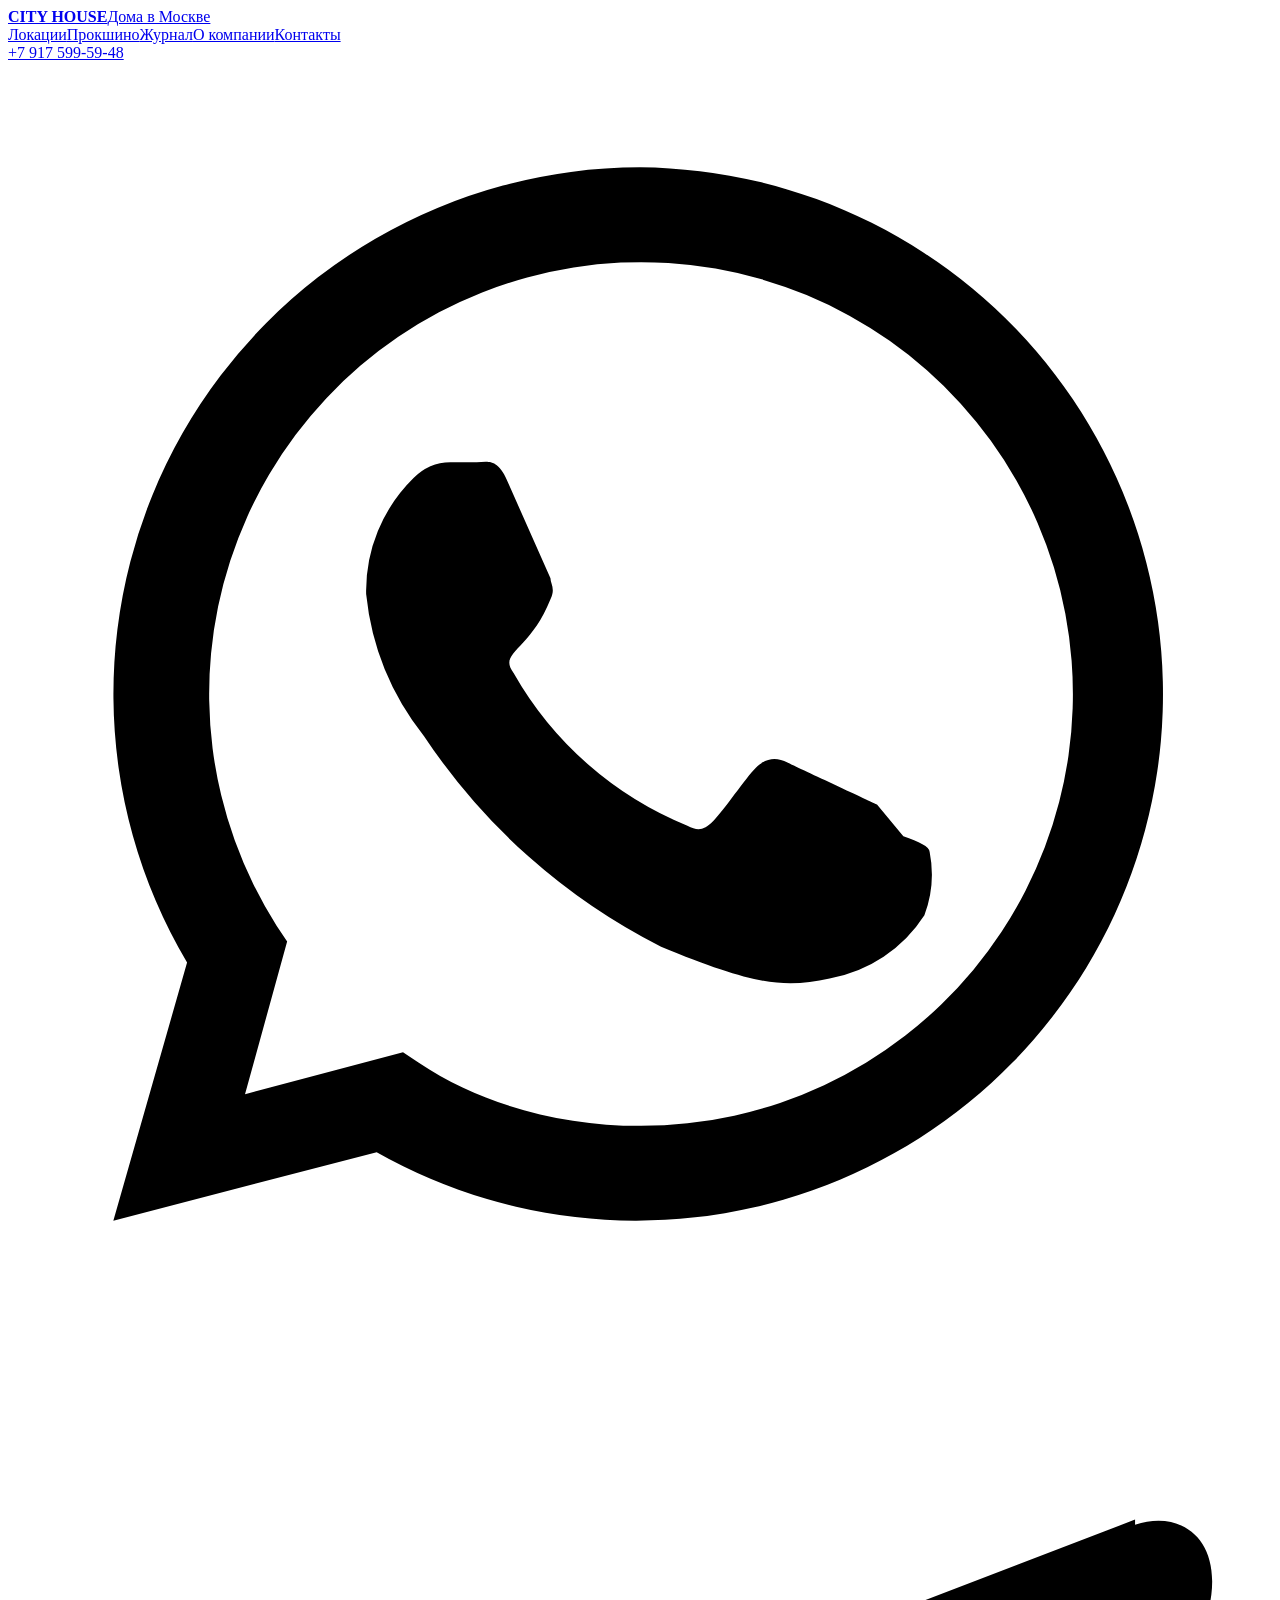
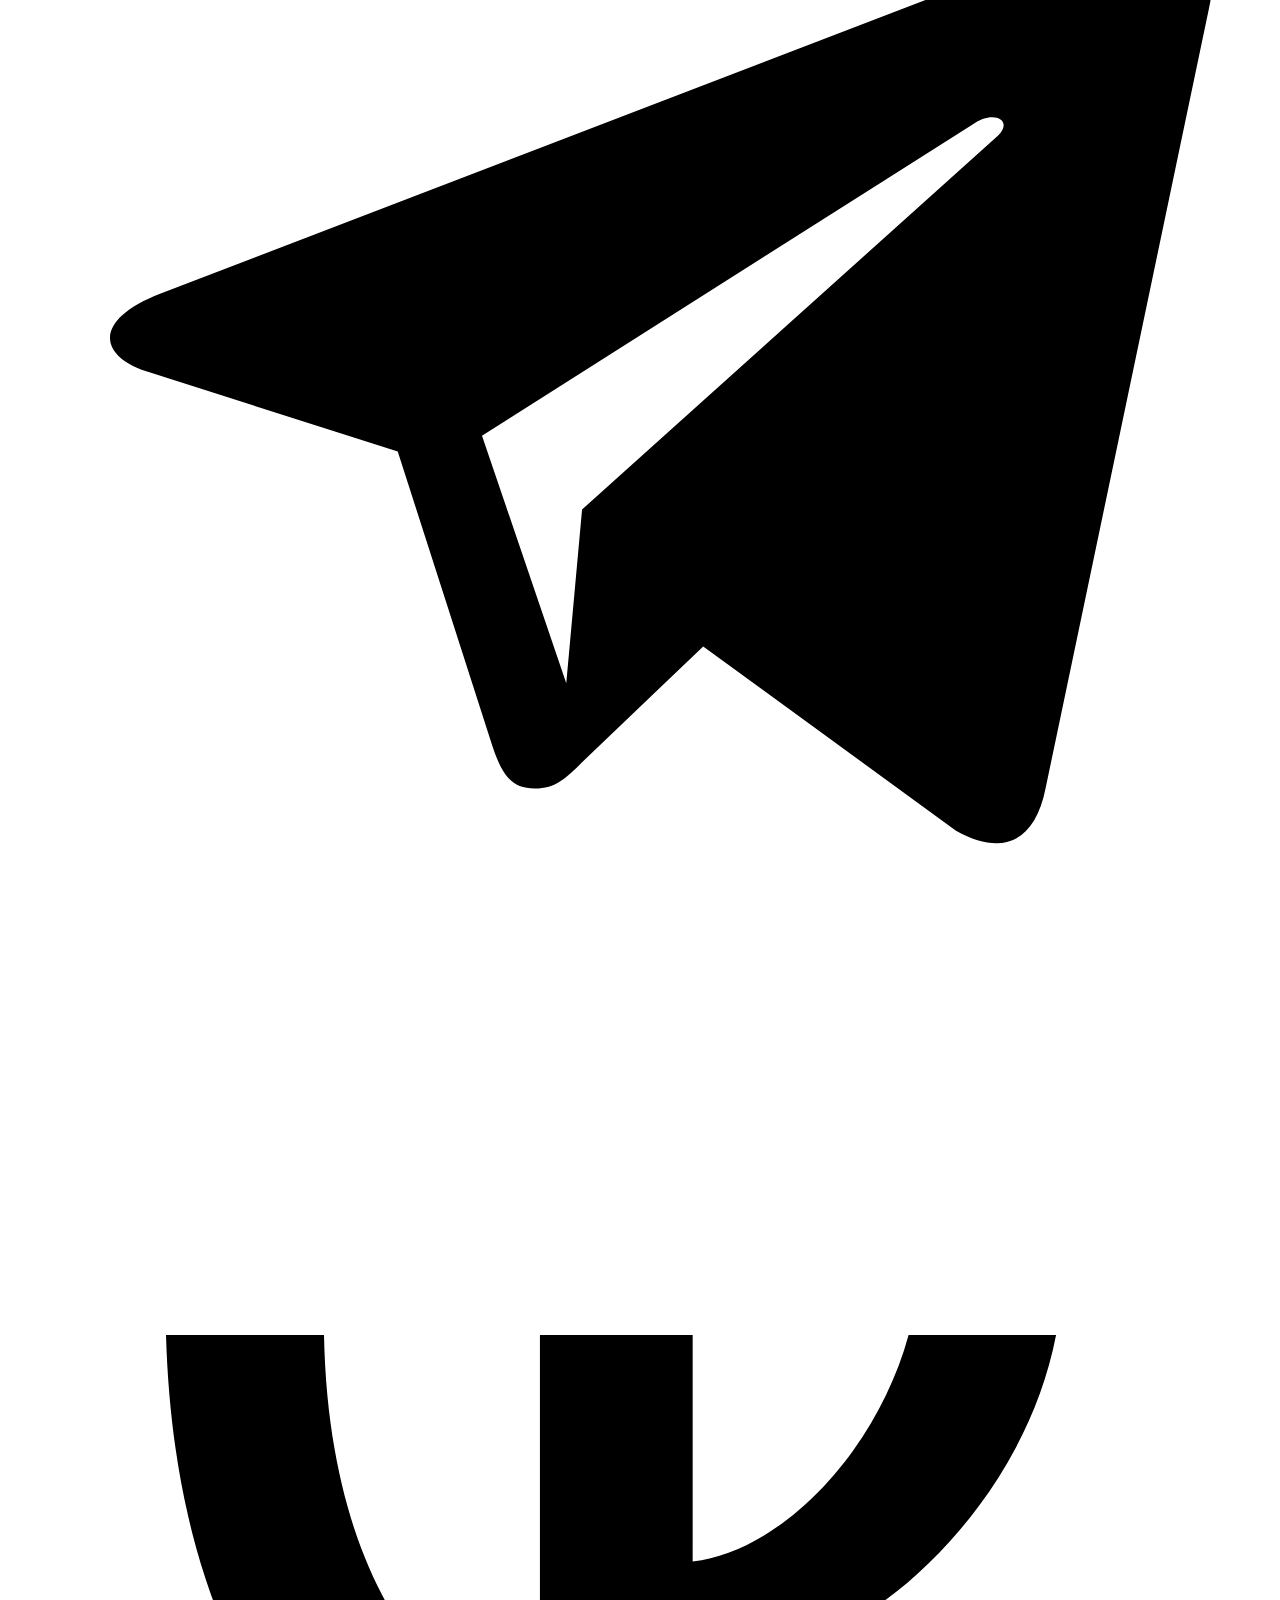
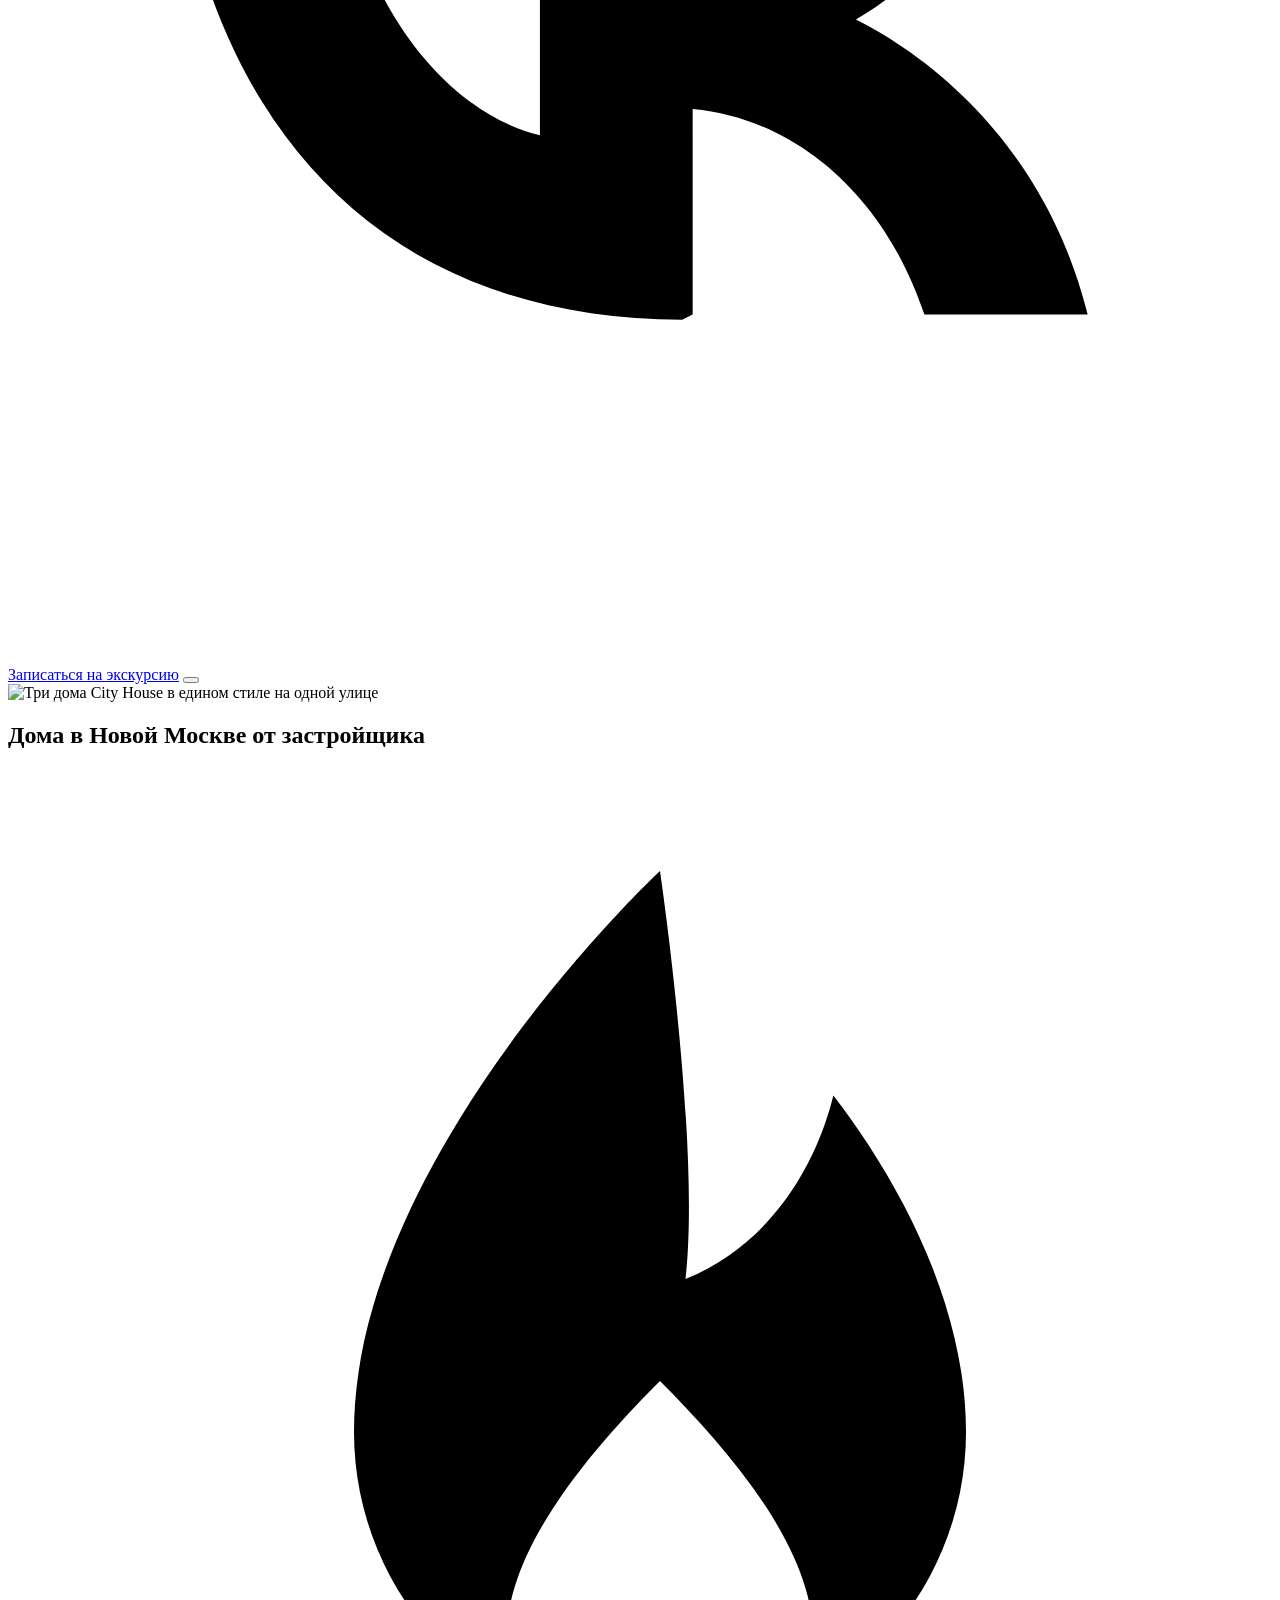
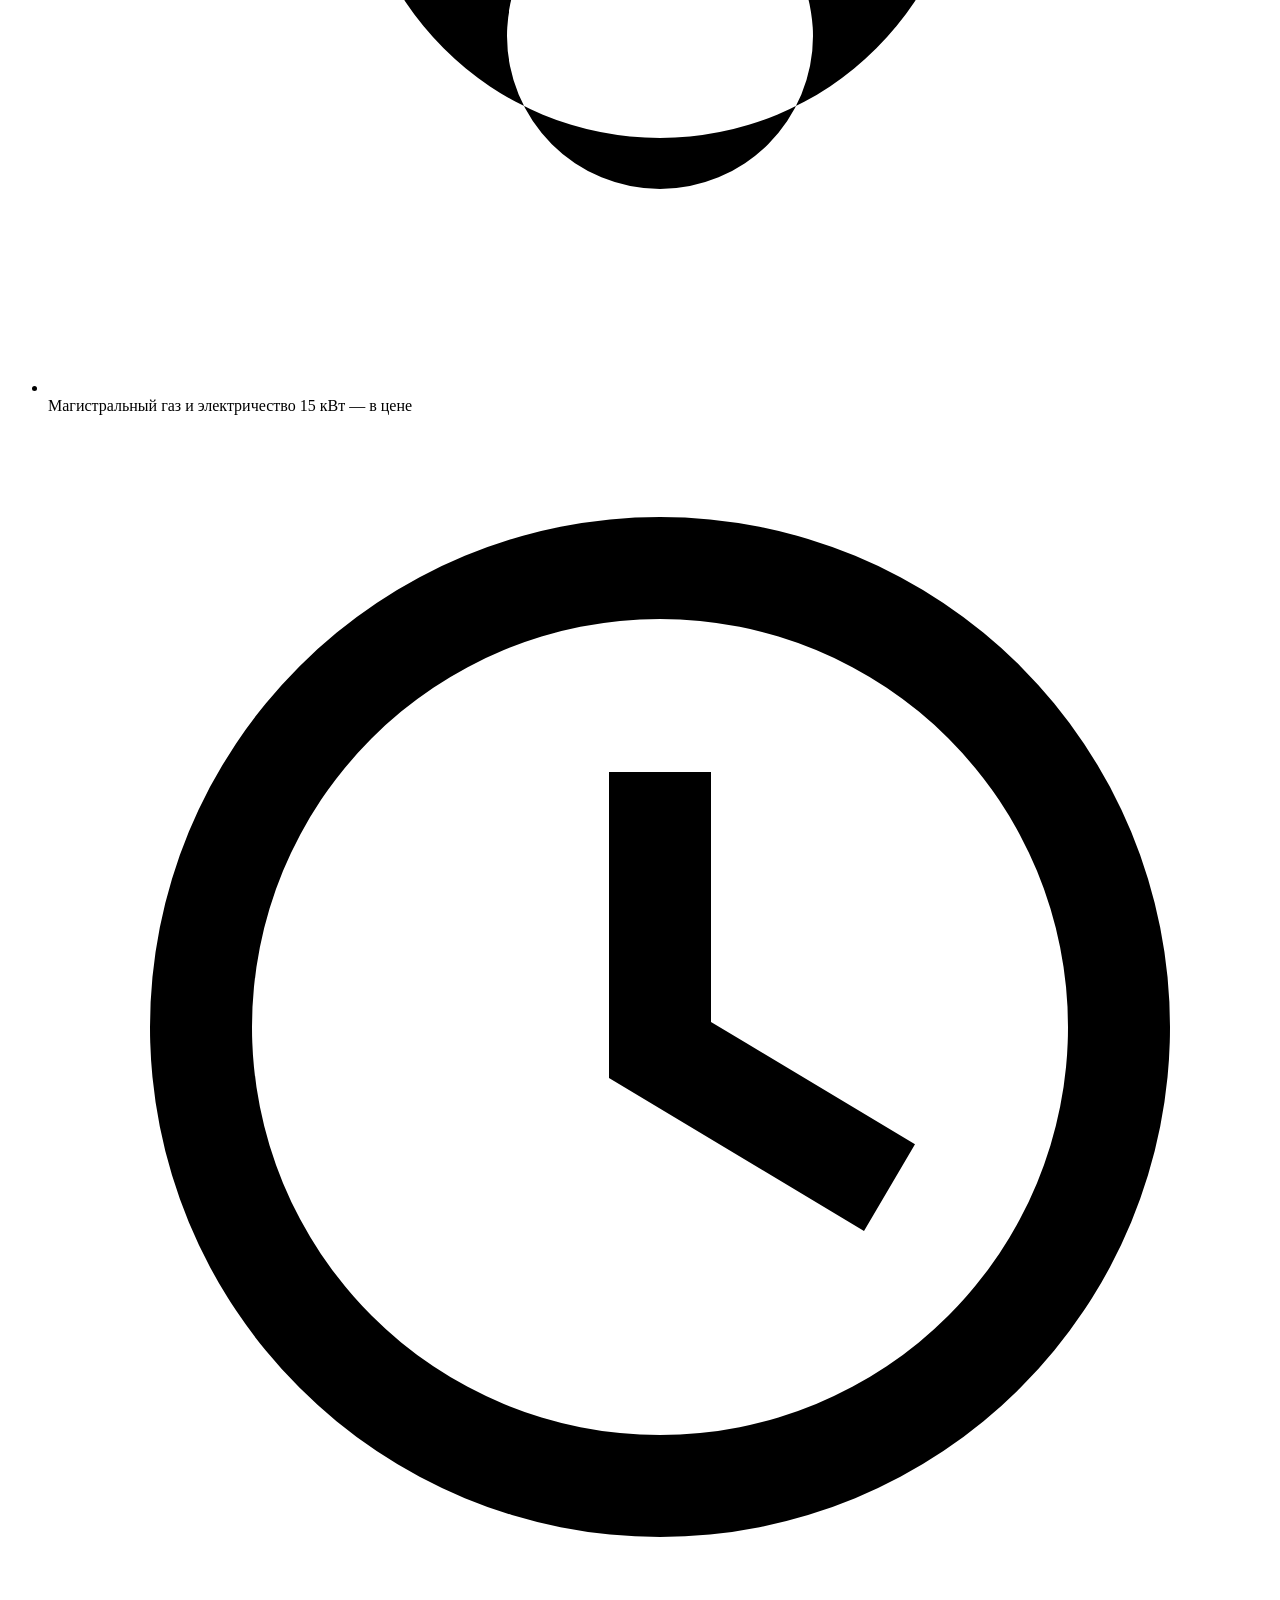
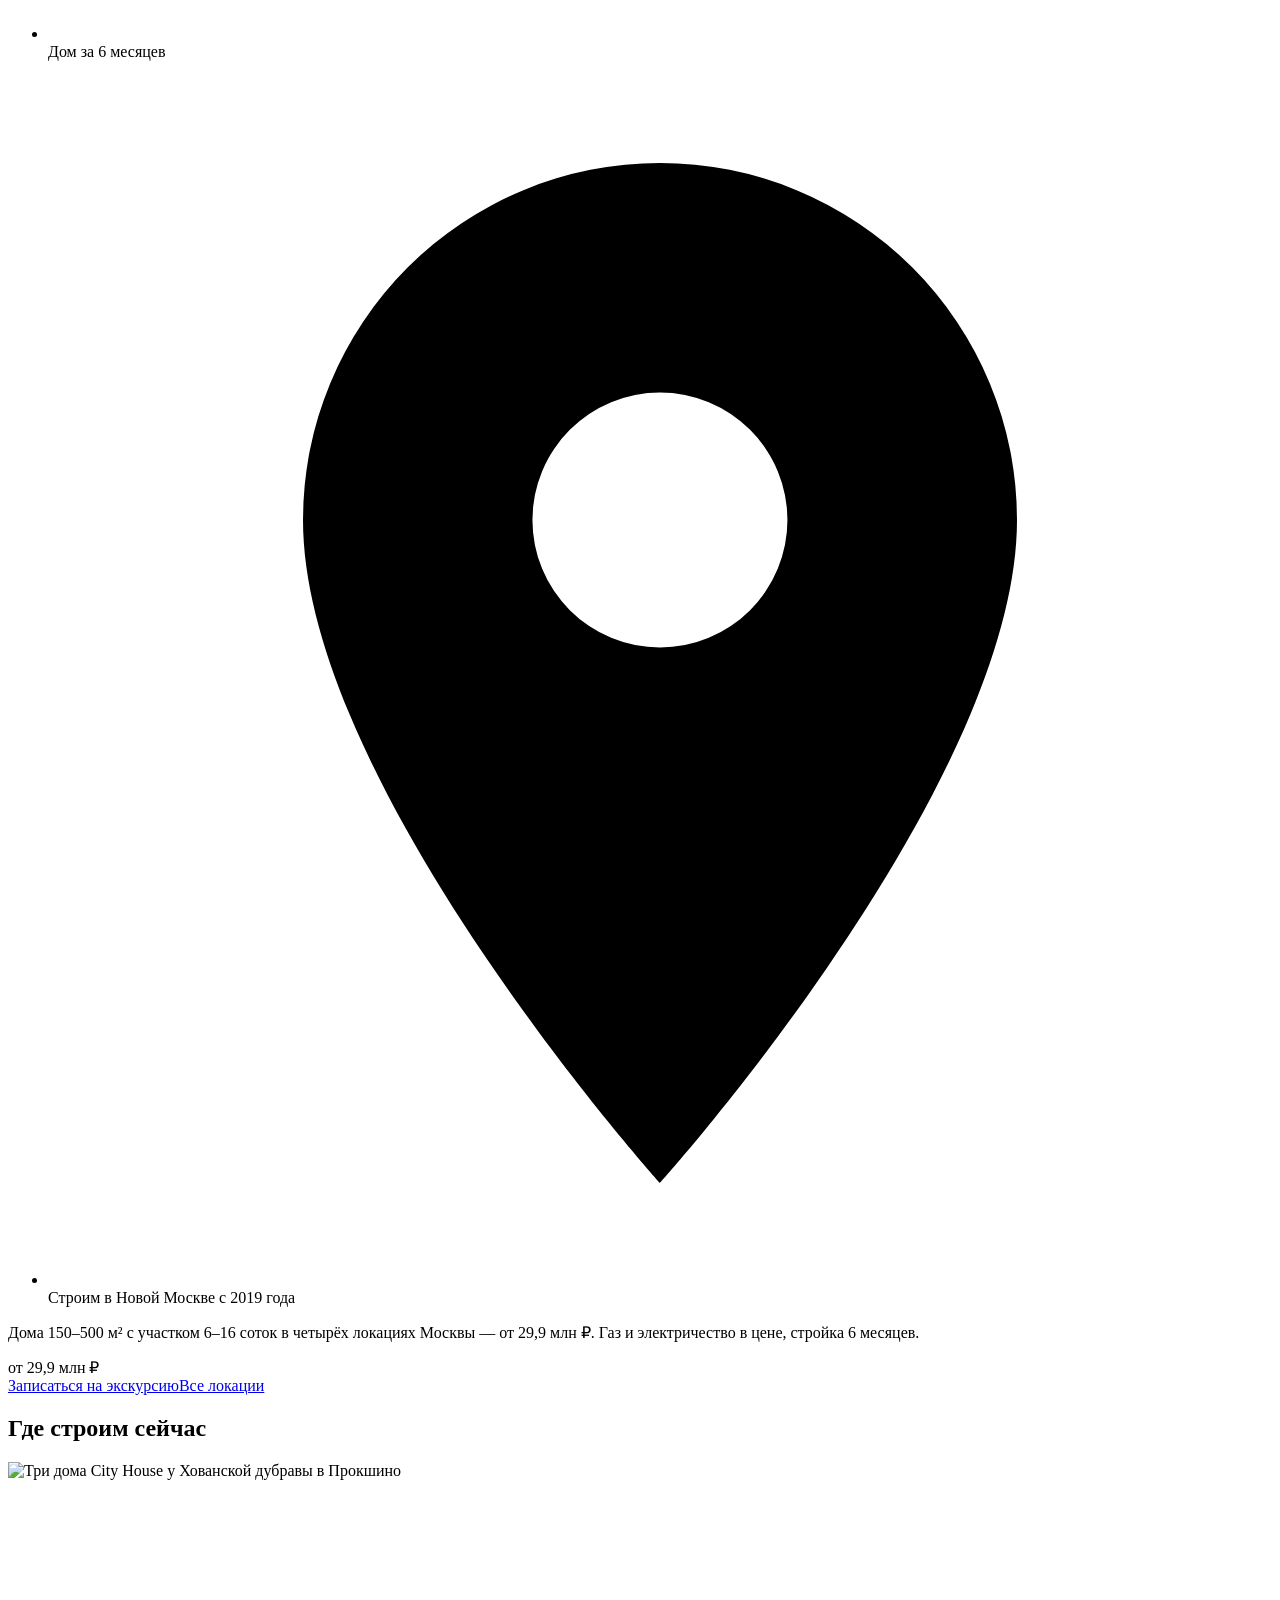
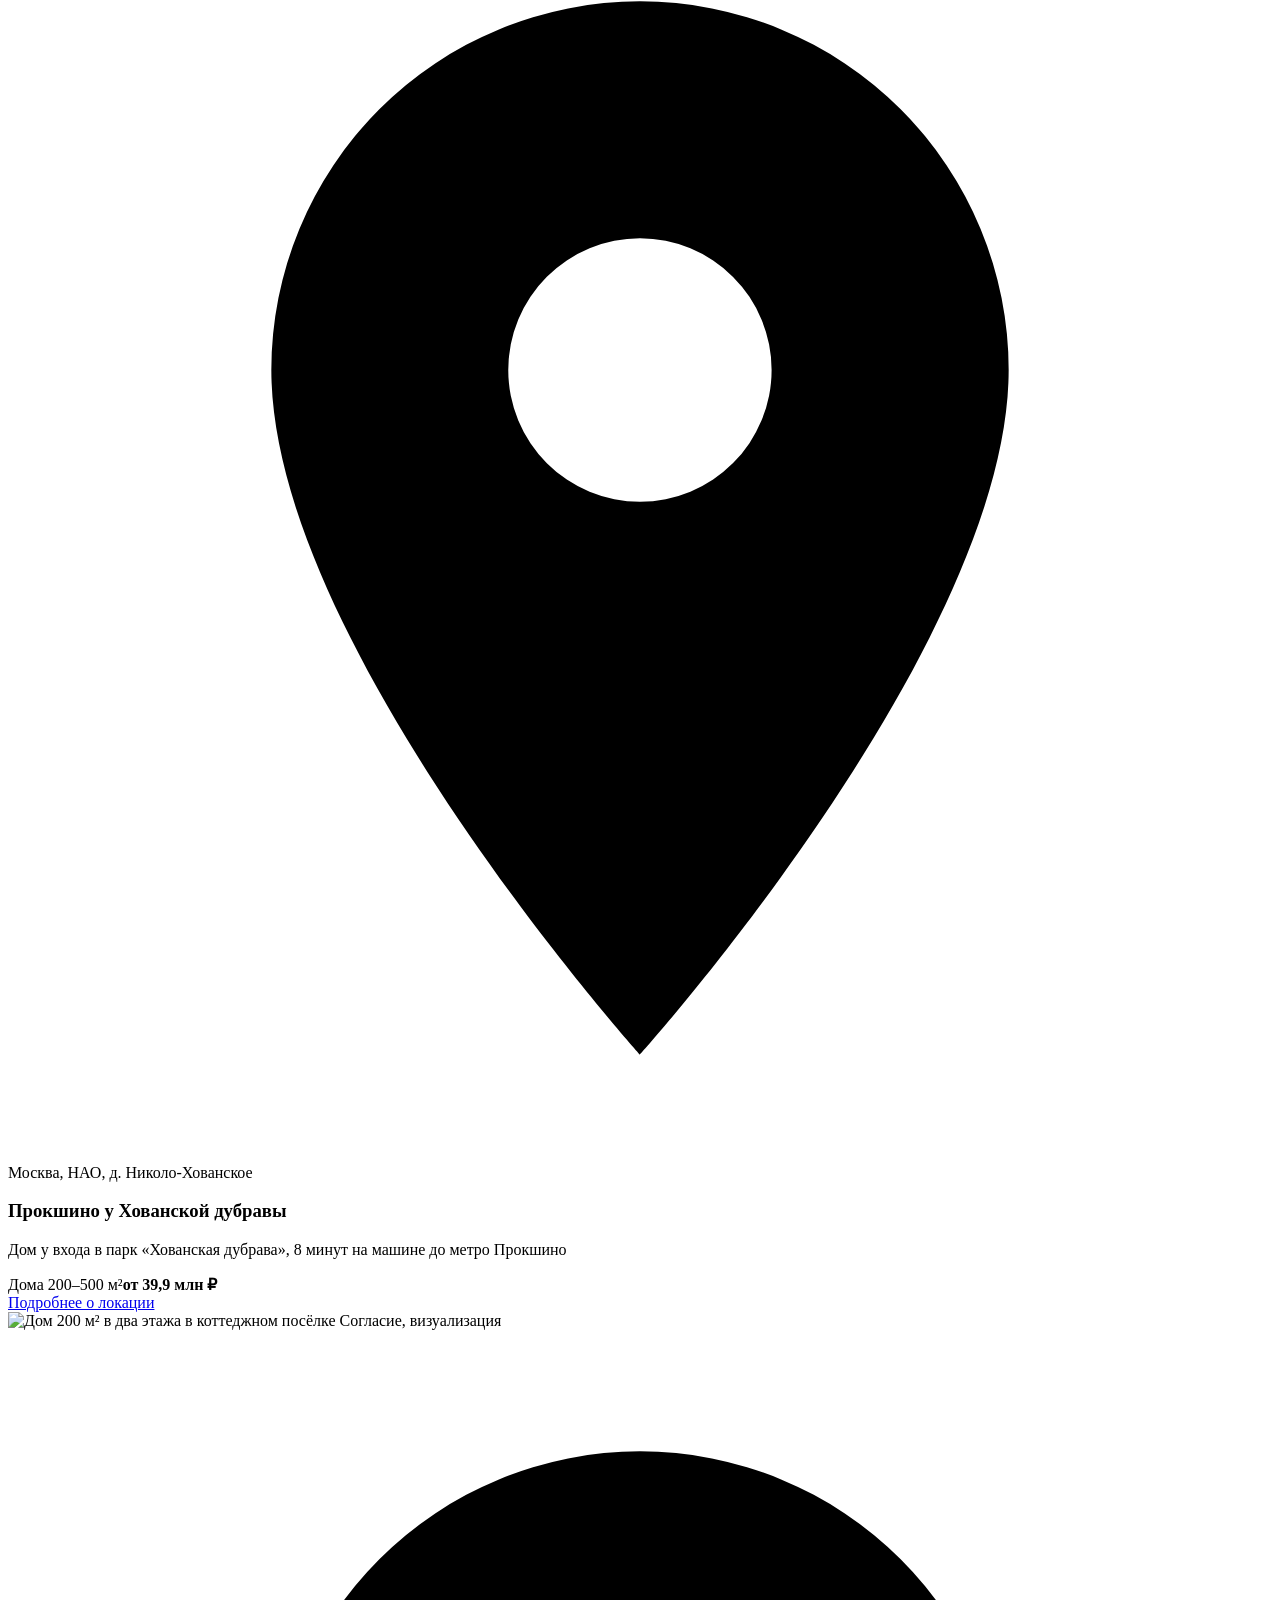
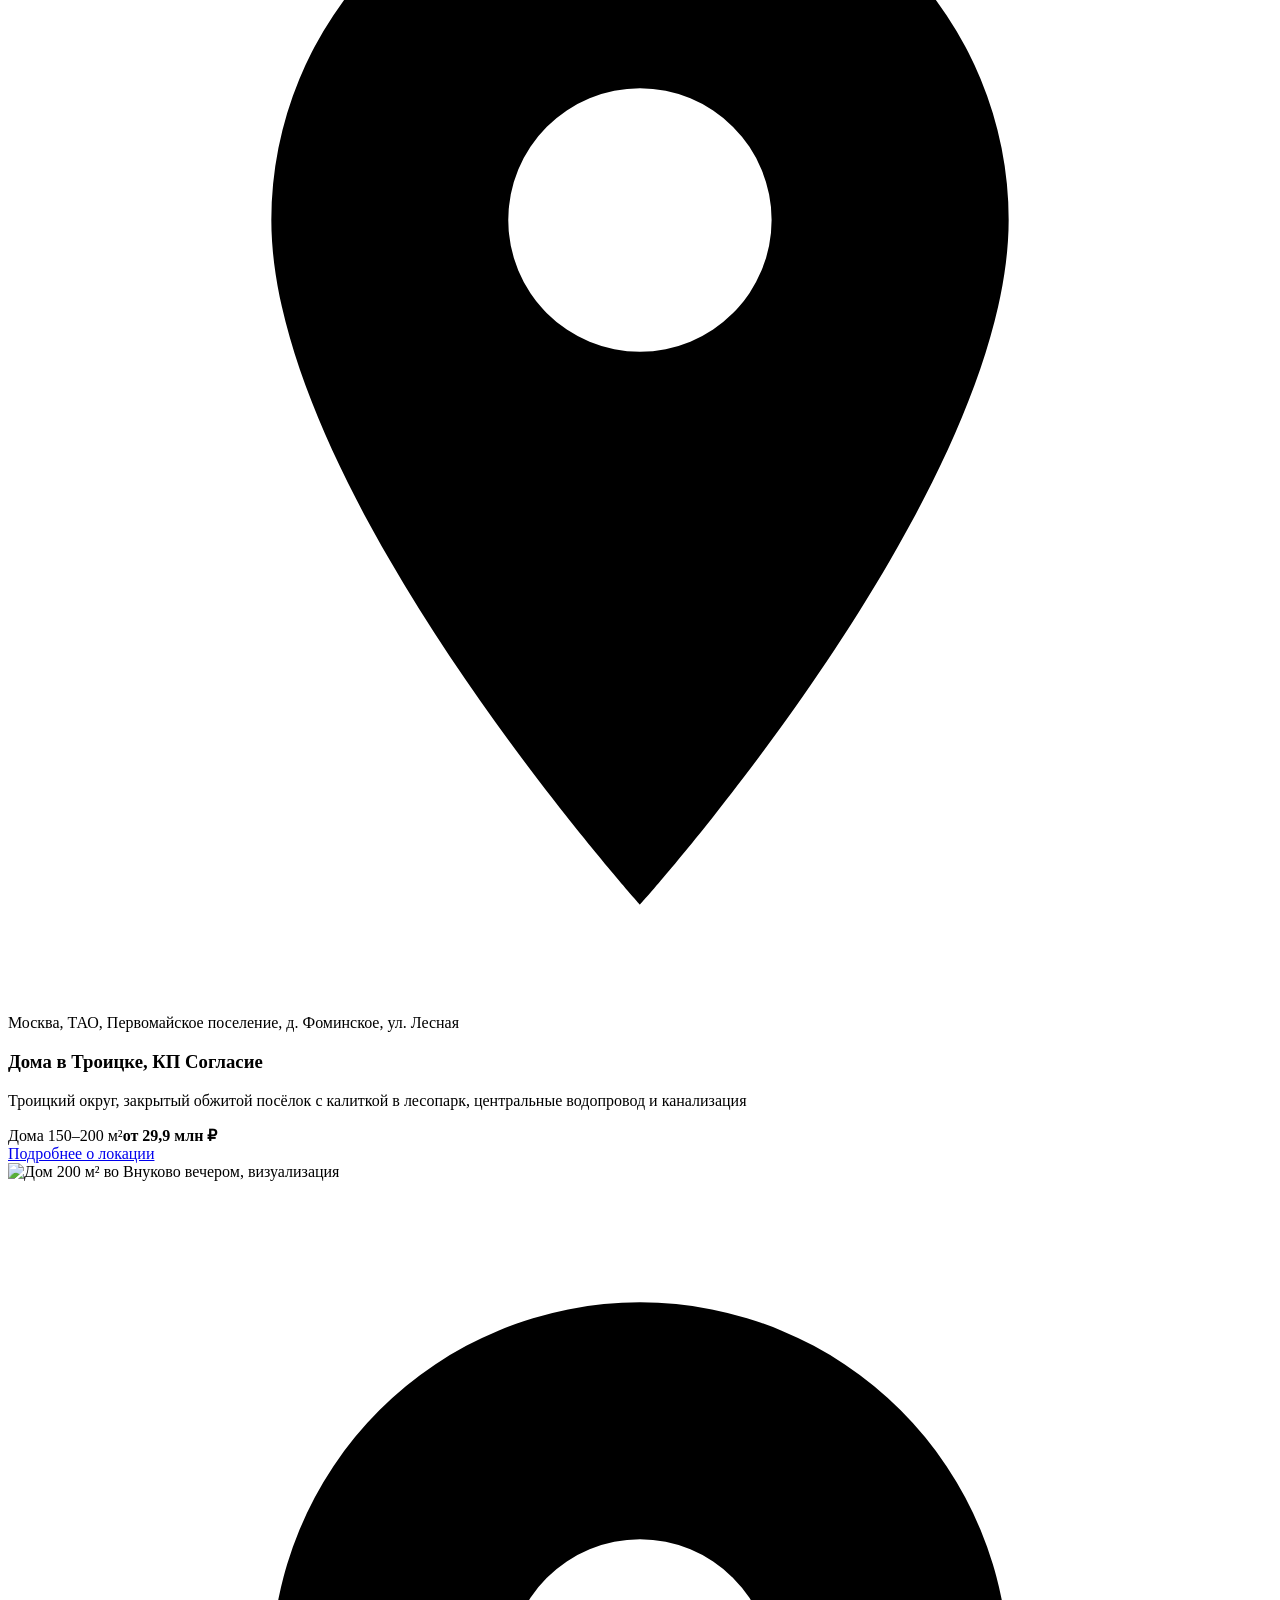
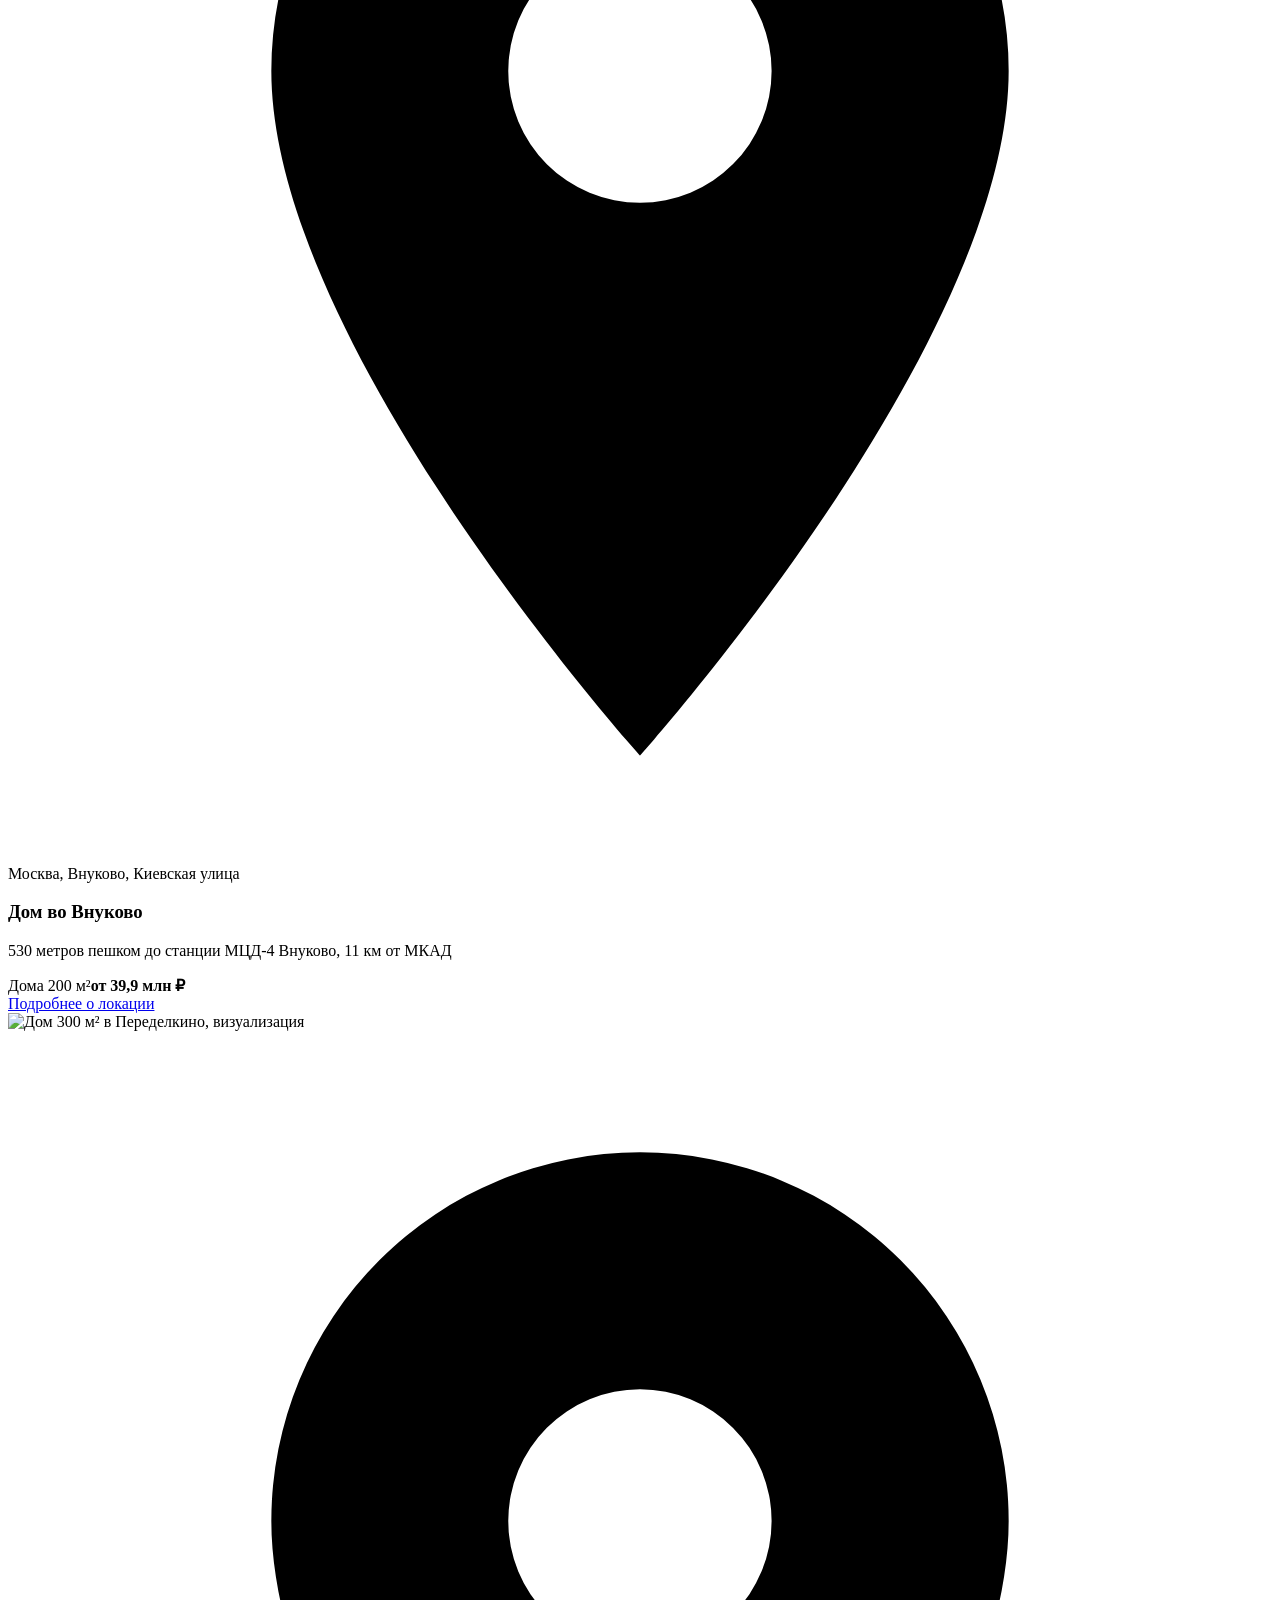
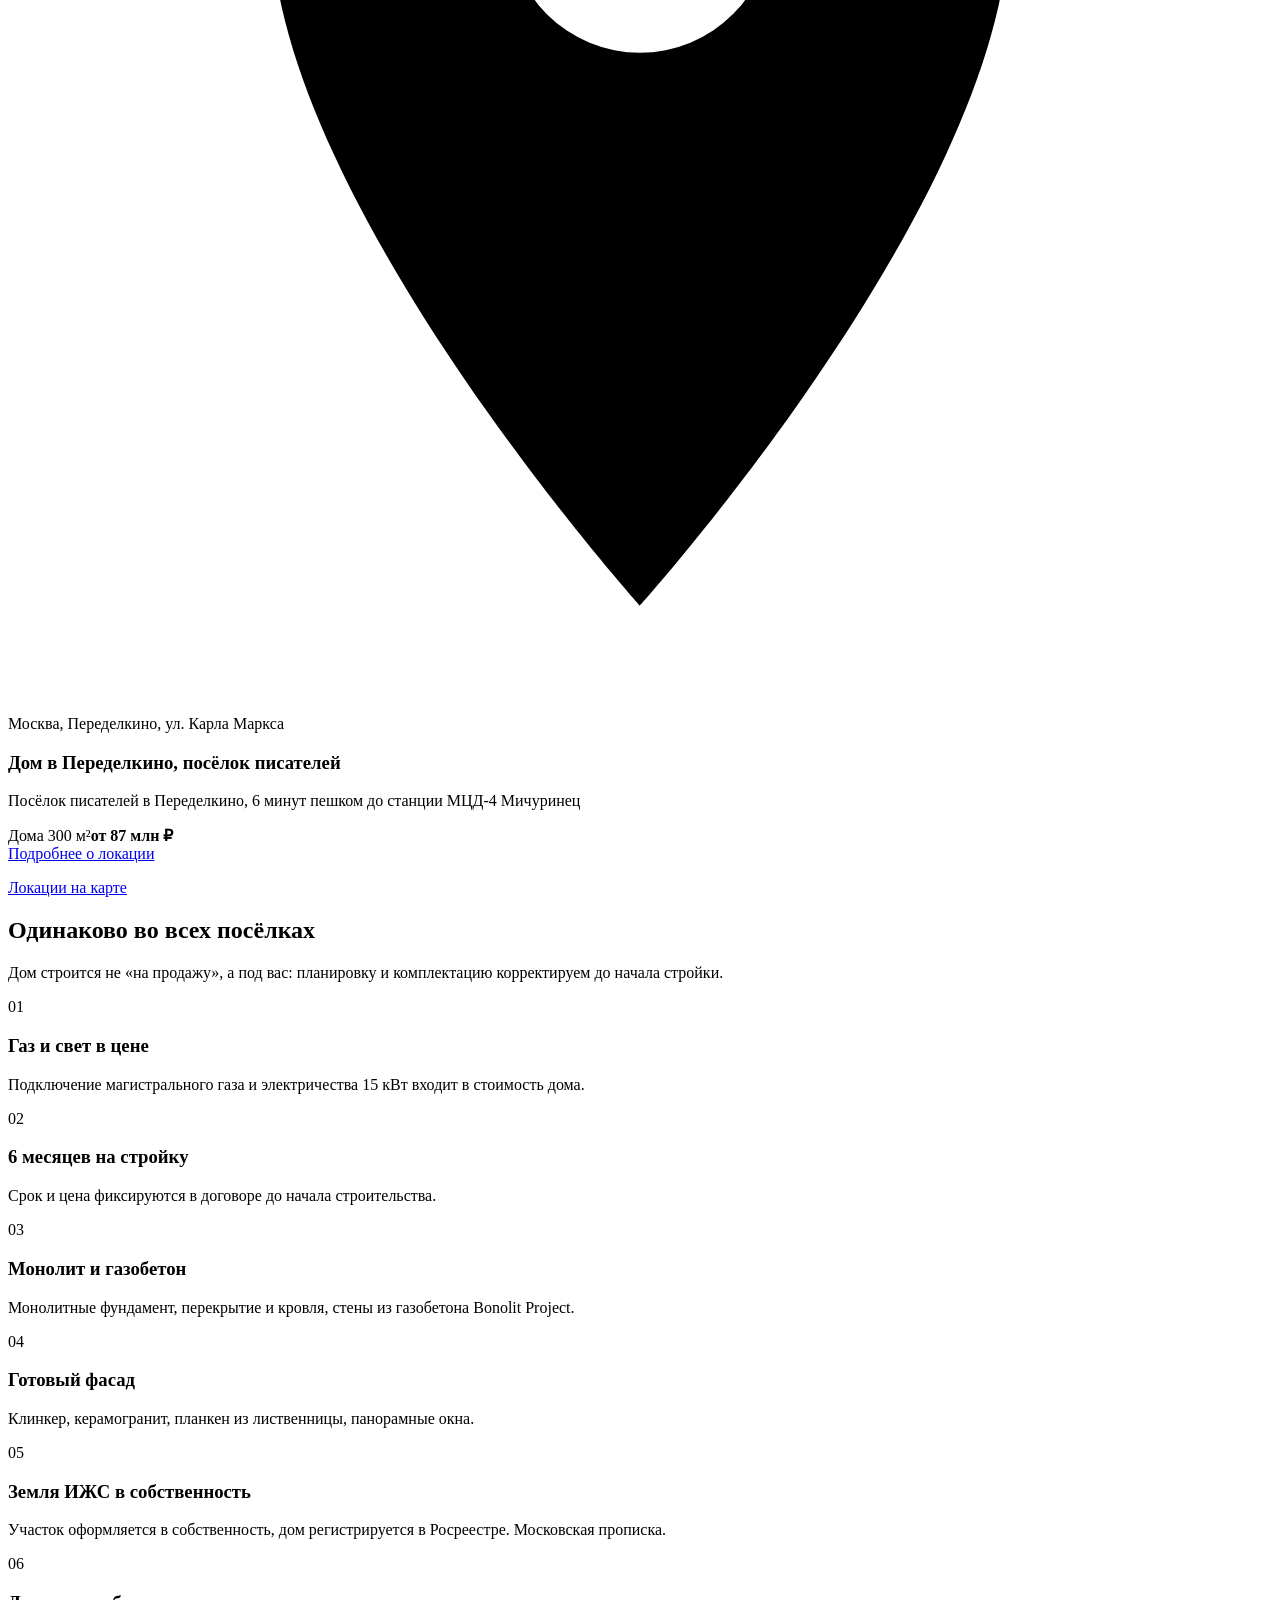
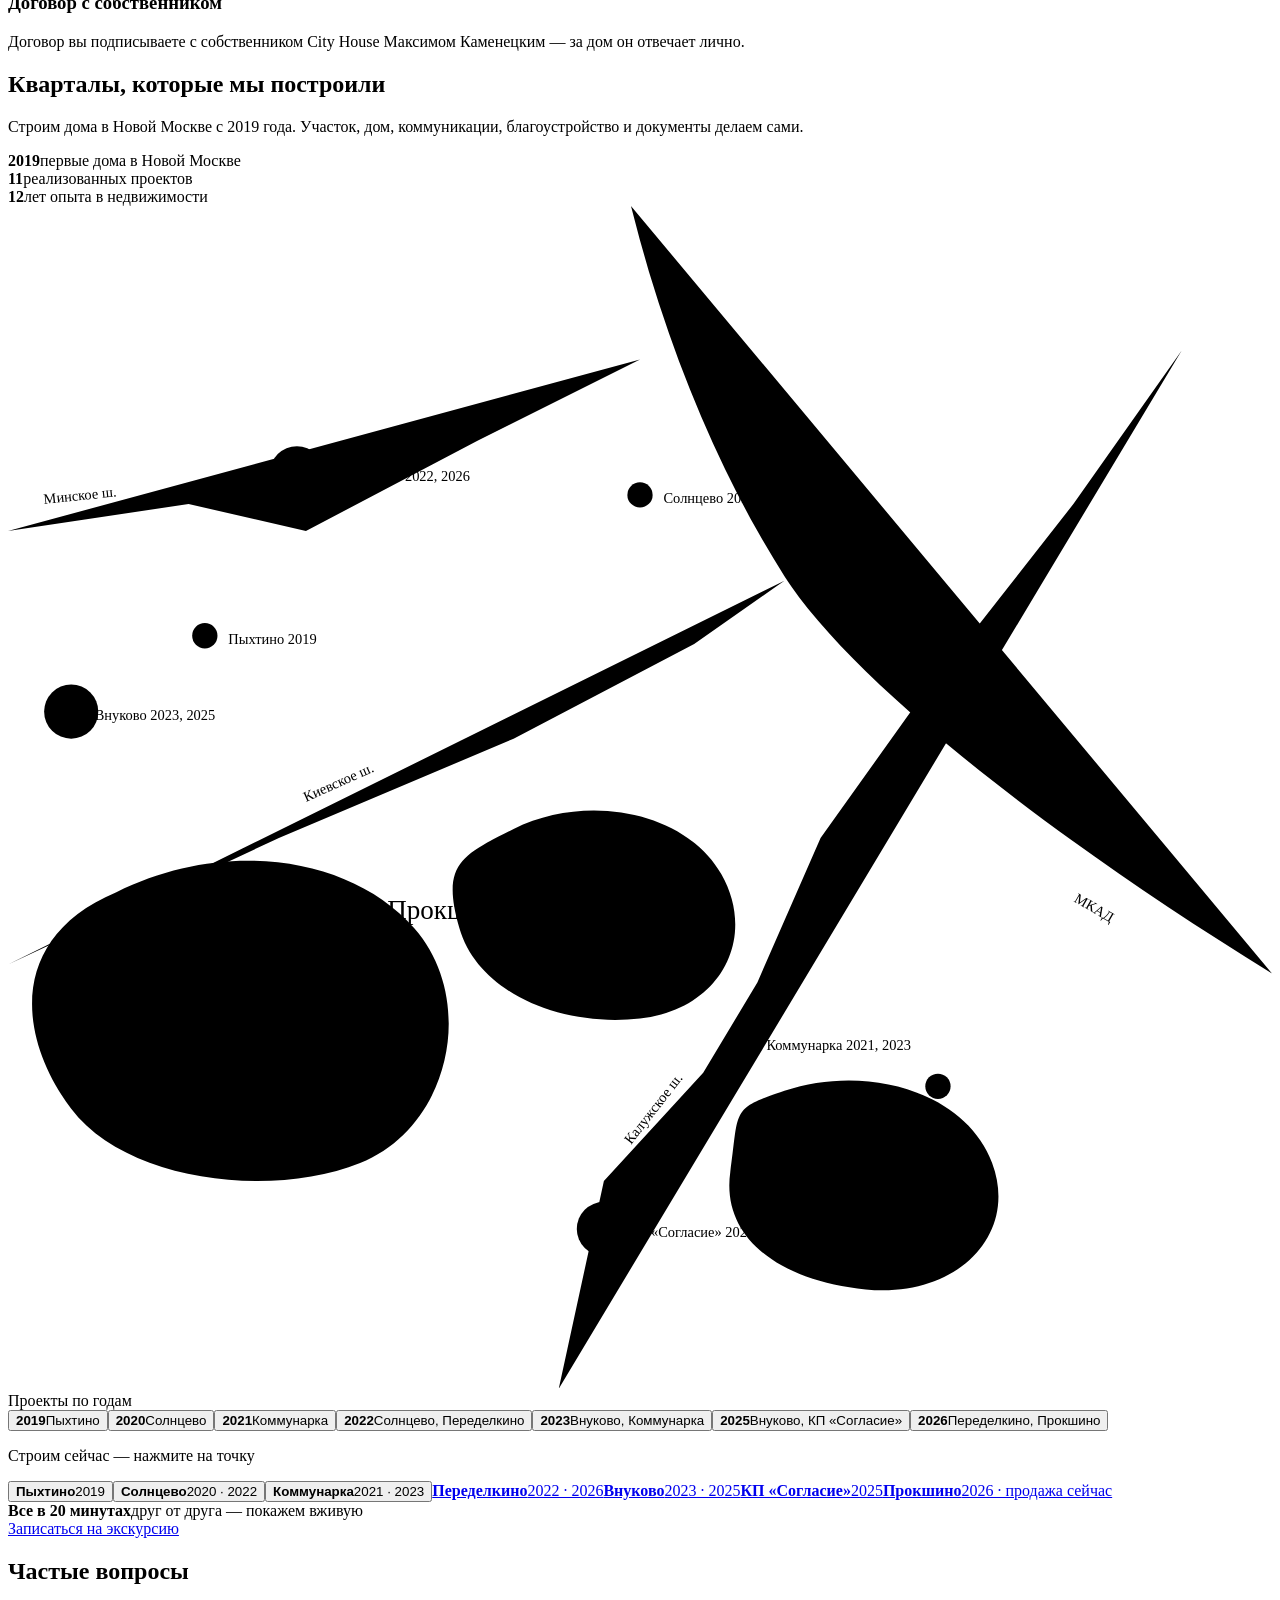
==== commit 8e2de5f1: "Починка: сборка с base под GitHub Pages" ====
--- a/index.html
+++ b/index.html
@@ -16,13 +16,13 @@
 <meta property="og:url" content="https://city-house.msk.ru/">
 <meta property="og:image" content="https://city-house.msk.ru/img/tri-doma.jpg">
 <meta name="twitter:card" content="summary_large_image">
-<link rel="preload" href="/assets/fonts/prata-cyrillic.woff2" as="font" type="font/woff2" crossorigin>
-<link rel="preload" href="/assets/fonts/manrope-cyrillic.woff2" as="font" type="font/woff2" crossorigin>
-<link rel="preload" as="image" href="/img/tri-doma.webp?v=fed5a392" type="image/webp" fetchpriority="high">
-<link rel="stylesheet" href="/assets/site.css?v=5cd4bba5">
-<link rel="icon" href="/img/favicon.svg" type="image/svg+xml">
-<link rel="icon" href="/img/favicon-180.png" sizes="180x180" type="image/png">
-<link rel="apple-touch-icon" href="/img/favicon-180.png">
+<link rel="preload" href="/city-house-preview/assets/fonts/prata-cyrillic.woff2" as="font" type="font/woff2" crossorigin>
+<link rel="preload" href="/city-house-preview/assets/fonts/manrope-cyrillic.woff2" as="font" type="font/woff2" crossorigin>
+<link rel="preload" as="image" href="/city-house-preview/img/tri-doma.webp?v=fed5a392" type="image/webp" fetchpriority="high">
+<link rel="stylesheet" href="/city-house-preview/assets/site.css?v=5cd4bba5">
+<link rel="icon" href="/city-house-preview/img/favicon.svg" type="image/svg+xml">
+<link rel="icon" href="/city-house-preview/img/favicon-180.png" sizes="180x180" type="image/png">
+<link rel="apple-touch-icon" href="/city-house-preview/img/favicon-180.png">
 <script type="application/ld+json">
 {
  "@context": "https://schema.org",
@@ -121,8 +121,8 @@
 <!-- ШАПКА: общая для всех страниц -->
 <header class="site-head">
   <div class="hd">
-    <a href="/" class="logo"><b>CITY HOUSE</b><span>Дома в Москве</span></a>
-    <nav aria-label="Разделы"><a href="/lokacii/">Локации</a><a href="/prokshino/">Прокшино</a><a href="/zhurnal/">Журнал</a><a href="/o-kompanii/">О компании</a><a href="/kontakty/">Контакты</a></nav>
+    <a href="/city-house-preview/" class="logo"><b>CITY HOUSE</b><span>Дома в Москве</span></a>
+    <nav aria-label="Разделы"><a href="/city-house-preview/lokacii/">Локации</a><a href="/city-house-preview/prokshino/">Прокшино</a><a href="/city-house-preview/zhurnal/">Журнал</a><a href="/city-house-preview/o-kompanii/">О компании</a><a href="/city-house-preview/kontakty/">Контакты</a></nav>
     <div class="hd-r">
       <a class="tel" href="tel:+79175995948">+7 917 599-59-48</a>
       <div class="msg"><a href="https://wa.me/79643208255" aria-label="WhatsApp" target="_blank" rel="noopener"><svg viewBox="0 0 24 24" aria-hidden="true"><path d="M12 2a10 10 0 0 0-8.6 15.1L2 22l5-1.3A10 10 0 1 0 12 2zm0 18.2c-1.5 0-3-.4-4.2-1.2l-.3-.2-3 .8.8-2.9-.2-.3A8.2 8.2 0 1 1 12 20.2zm4.5-6.1c-.2-.1-1.5-.7-1.7-.8s-.4-.1-.6.1-.6.8-.8 1-.3.2-.5.1a6.7 6.7 0 0 1-3.3-2.9c-.3-.4.3-.4.7-1.4.1-.2 0-.3 0-.4l-.8-1.8c-.2-.5-.4-.4-.6-.4h-.5a1 1 0 0 0-.7.3 3 3 0 0 0-.9 2.2 5.2 5.2 0 0 0 1.1 2.7 11.8 11.8 0 0 0 4.5 4c1.7.7 2.3.8 3.2.6a2.7 2.7 0 0 0 1.8-1.2 2.2 2.2 0 0 0 .1-1.2c0-.1-.2-.2-.5-.3z"/></svg></a><a href="https://t.me/romaluna" aria-label="Telegram" target="_blank" rel="noopener"><svg viewBox="0 0 24 24" aria-hidden="true"><path d="M21.4 3.6 2.9 10.7c-1.3.5-1.2 1.2-.2 1.5l4.7 1.5 1.8 5.6c.2.6.4.8.8.8s.6-.2.9-.5l2.3-2.2 4.8 3.5c.9.5 1.5.2 1.7-.8l3.1-14.8c.3-1.3-.5-1.9-1.4-1.6zM9 13.4l9.3-5.9c.4-.3.8-.1.5.2l-7.9 7.1-.3 3.3z"/></svg></a><a href="https://vk.ru/roma.luno" aria-label="ВКонтакте" target="_blank" rel="noopener"><svg viewBox="0 0 24 24" aria-hidden="true"><path d="M12.8 17.5C6.7 17.5 3.2 13.3 3 6.4h3c.1 5 2.4 7.2 4.1 7.6V6.4H13v4.3c1.7-.2 3.5-2.1 4.1-4.3h2.8c-.5 2.6-2.4 4.6-3.8 5.4 1.4.7 3.6 2.4 4.4 5.6h-3.1c-.7-2.1-2.3-3.7-4.4-3.9v3.9z"/></svg></a></div>
@@ -133,10 +133,10 @@
 </header>
 
 <main>
-<section class="hero" id="top"><div class="hh"><picture><source srcset="/img/tri-doma.webp?v=fed5a392" type="image/webp"><img src="/img/tri-doma.jpg?v=bc8e58fc" alt="Три дома City House в едином стиле на одной улице" width="1920" height="1071" fetchpriority="high"></picture><div class="hh-c"><h1>Дома в Новой Москве от застройщика</h1><div class="hh-bot"><ul class="hh-utp"><li><svg viewBox="0 0 24 24" aria-hidden="true"><path d="M12 2s-6 5.6-6 11a6 6 0 0 0 12 0c0-2.5-1.3-4.9-2.6-6.6-.4 1.6-1.4 3-2.9 3.6C12.8 7.4 12 2 12 2zm0 18a3 3 0 0 1-3-3c0-1.7 1.6-3.6 3-5 1.4 1.4 3 3.3 3 5a3 3 0 0 1-3 3z"/></svg><span>Магистральный газ и электричество 15 кВт — в цене</span></li><li><svg viewBox="0 0 24 24" aria-hidden="true"><path d="M12 2a10 10 0 1 0 0 20 10 10 0 0 0 0-20zm0 2a8 8 0 1 1 0 16 8 8 0 0 1 0-16zm-1 3v6l5 3 1-1.7-4-2.4V7z"/></svg><span>Дом за 6 месяцев</span></li><li><svg viewBox="0 0 24 24" aria-hidden="true"><path d="M12 2a7 7 0 0 0-7 7c0 5.2 7 13 7 13s7-7.8 7-13a7 7 0 0 0-7-7zm0 9.5A2.5 2.5 0 1 1 12 6.5a2.5 2.5 0 0 1 0 5z"/></svg><span>Строим в Новой Москве с 2019 года</span></li></ul><div class="hh-r"><p>Дома 150–500 м² с участком 6–16 соток в четырёх локациях Москвы — от 29,9 млн ₽. Газ и электричество в цене, стройка 6 месяцев.</p><div class="hh-price">от 29,9 млн ₽</div><div class="hh-btns"><a class="btn btn-sand" href="#forms">Записаться на экскурсию</a><a href="/lokacii/" class="hh-link">Все локации</a></div></div></div></div></div></section>
+<section class="hero" id="top"><div class="hh"><picture><source srcset="/city-house-preview/img/tri-doma.webp?v=fed5a392" type="image/webp"><img src="/city-house-preview/img/tri-doma.jpg?v=bc8e58fc" alt="Три дома City House в едином стиле на одной улице" width="1920" height="1071" fetchpriority="high"></picture><div class="hh-c"><h1>Дома в Новой Москве от застройщика</h1><div class="hh-bot"><ul class="hh-utp"><li><svg viewBox="0 0 24 24" aria-hidden="true"><path d="M12 2s-6 5.6-6 11a6 6 0 0 0 12 0c0-2.5-1.3-4.9-2.6-6.6-.4 1.6-1.4 3-2.9 3.6C12.8 7.4 12 2 12 2zm0 18a3 3 0 0 1-3-3c0-1.7 1.6-3.6 3-5 1.4 1.4 3 3.3 3 5a3 3 0 0 1-3 3z"/></svg><span>Магистральный газ и электричество 15 кВт — в цене</span></li><li><svg viewBox="0 0 24 24" aria-hidden="true"><path d="M12 2a10 10 0 1 0 0 20 10 10 0 0 0 0-20zm0 2a8 8 0 1 1 0 16 8 8 0 0 1 0-16zm-1 3v6l5 3 1-1.7-4-2.4V7z"/></svg><span>Дом за 6 месяцев</span></li><li><svg viewBox="0 0 24 24" aria-hidden="true"><path d="M12 2a7 7 0 0 0-7 7c0 5.2 7 13 7 13s7-7.8 7-13a7 7 0 0 0-7-7zm0 9.5A2.5 2.5 0 1 1 12 6.5a2.5 2.5 0 0 1 0 5z"/></svg><span>Строим в Новой Москве с 2019 года</span></li></ul><div class="hh-r"><p>Дома 150–500 м² с участком 6–16 соток в четырёх локациях Москвы — от 29,9 млн ₽. Газ и электричество в цене, стройка 6 месяцев.</p><div class="hh-price">от 29,9 млн ₽</div><div class="hh-btns"><a class="btn btn-sand" href="#forms">Записаться на экскурсию</a><a href="/city-house-preview/lokacii/" class="hh-link">Все локации</a></div></div></div></div></div></section>
 
 <!-- loc_cards -->
-<section id="lokacii"><div class="wrap"><div class="sec-head rv"><h2>Где строим сейчас</h2></div><div class="lc-grid"><article class="lc"><div class="lc-img"><picture><source srcset="/img/tri-doma.webp?v=fed5a392" type="image/webp"><img src="/img/tri-doma.jpg?v=bc8e58fc" alt="Три дома City House у Хованской дубравы в Прокшино" width="1920" height="1071" loading="lazy" decoding="async"></picture></div><div class="lc-in"><p class="lc-addr"><svg viewBox="0 0 24 24" aria-hidden="true"><path d="M12 2a7 7 0 0 0-7 7c0 5.2 7 13 7 13s7-7.8 7-13a7 7 0 0 0-7-7zm0 9.5A2.5 2.5 0 1 1 12 6.5a2.5 2.5 0 0 1 0 5z"/></svg>Москва, НАО, д. Николо-Хованское</p><h3>Прокшино у Хованской дубравы</h3><p class="lc-short">Дом у входа в парк «Хованская дубрава», 8 минут на машине до метро Прокшино</p><div class="lc-row"><span>Дома 200–500 м²</span><b>от 39,9 млн ₽</b></div><a class="lc-more" href="/prokshino/">Подробнее о локации</a></div></article><article class="lc"><div class="lc-img"><picture><source srcset="/img/soglasie-200-2.webp?v=ce44874b" type="image/webp"><img src="/img/soglasie-200-2.jpg?v=da4289f7" alt="Дом 200 м² в два этажа в коттеджном посёлке Согласие, визуализация" width="1280" height="555" loading="lazy" decoding="async"></picture></div><div class="lc-in"><p class="lc-addr"><svg viewBox="0 0 24 24" aria-hidden="true"><path d="M12 2a7 7 0 0 0-7 7c0 5.2 7 13 7 13s7-7.8 7-13a7 7 0 0 0-7-7zm0 9.5A2.5 2.5 0 1 1 12 6.5a2.5 2.5 0 0 1 0 5z"/></svg>Москва, ТАО, Первомайское поселение, д. Фоминское, ул. Лесная</p><h3>Дома в Троицке, КП Согласие</h3><p class="lc-short">Троицкий округ, закрытый обжитой посёлок с калиткой в лесопарк, центральные водопровод и канализация</p><div class="lc-row"><span>Дома 150–200 м²</span><b>от 29,9 млн ₽</b></div><a class="lc-more" href="/soglasie/">Подробнее о локации</a></div></article><article class="lc"><div class="lc-img"><picture><source srcset="/img/vnukovo-fasad.webp?v=60bb7ca0" type="image/webp"><img src="/img/vnukovo-fasad.jpg?v=b8ab0342" alt="Дом 200 м² во Внуково вечером, визуализация" width="1280" height="905" loading="lazy" decoding="async"></picture></div><div class="lc-in"><p class="lc-addr"><svg viewBox="0 0 24 24" aria-hidden="true"><path d="M12 2a7 7 0 0 0-7 7c0 5.2 7 13 7 13s7-7.8 7-13a7 7 0 0 0-7-7zm0 9.5A2.5 2.5 0 1 1 12 6.5a2.5 2.5 0 0 1 0 5z"/></svg>Москва, Внуково, Киевская улица</p><h3>Дом во Внуково</h3><p class="lc-short">530 метров пешком до станции МЦД-4 Внуково, 11 км от МКАД</p><div class="lc-row"><span>Дома 200 м²</span><b>от 39,9 млн ₽</b></div><a class="lc-more" href="/vnukovo/">Подробнее о локации</a></div></article><article class="lc"><div class="lc-img"><picture><source srcset="/img/peredelkino-fasad.webp?v=4644b635" type="image/webp"><img src="/img/peredelkino-fasad.jpg?v=6de2b2fa" alt="Дом 300 м² в Переделкино, визуализация" width="1024" height="713" loading="lazy" decoding="async"></picture></div><div class="lc-in"><p class="lc-addr"><svg viewBox="0 0 24 24" aria-hidden="true"><path d="M12 2a7 7 0 0 0-7 7c0 5.2 7 13 7 13s7-7.8 7-13a7 7 0 0 0-7-7zm0 9.5A2.5 2.5 0 1 1 12 6.5a2.5 2.5 0 0 1 0 5z"/></svg>Москва, Переделкино, ул. Карла Маркса</p><h3>Дом в Переделкино, посёлок писателей</h3><p class="lc-short">Посёлок писателей в Переделкино, 6 минут пешком до станции МЦД-4 Мичуринец</p><div class="lc-row"><span>Дома 300 м²</span><b>от 87 млн ₽</b></div><a class="lc-more" href="/peredelkino/">Подробнее о локации</a></div></article></div><p class="sec-more"><a class="btn btn-line" href="/lokacii/">Локации на карте</a></p></div></section>
+<section id="lokacii"><div class="wrap"><div class="sec-head rv"><h2>Где строим сейчас</h2></div><div class="lc-grid"><article class="lc"><div class="lc-img"><picture><source srcset="/city-house-preview/img/tri-doma.webp?v=fed5a392" type="image/webp"><img src="/city-house-preview/img/tri-doma.jpg?v=bc8e58fc" alt="Три дома City House у Хованской дубравы в Прокшино" width="1920" height="1071" loading="lazy" decoding="async"></picture></div><div class="lc-in"><p class="lc-addr"><svg viewBox="0 0 24 24" aria-hidden="true"><path d="M12 2a7 7 0 0 0-7 7c0 5.2 7 13 7 13s7-7.8 7-13a7 7 0 0 0-7-7zm0 9.5A2.5 2.5 0 1 1 12 6.5a2.5 2.5 0 0 1 0 5z"/></svg>Москва, НАО, д. Николо-Хованское</p><h3>Прокшино у Хованской дубравы</h3><p class="lc-short">Дом у входа в парк «Хованская дубрава», 8 минут на машине до метро Прокшино</p><div class="lc-row"><span>Дома 200–500 м²</span><b>от 39,9 млн ₽</b></div><a class="lc-more" href="/city-house-preview/prokshino/">Подробнее о локации</a></div></article><article class="lc"><div class="lc-img"><picture><source srcset="/city-house-preview/img/soglasie-200-2.webp?v=ce44874b" type="image/webp"><img src="/city-house-preview/img/soglasie-200-2.jpg?v=da4289f7" alt="Дом 200 м² в два этажа в коттеджном посёлке Согласие, визуализация" width="1280" height="555" loading="lazy" decoding="async"></picture></div><div class="lc-in"><p class="lc-addr"><svg viewBox="0 0 24 24" aria-hidden="true"><path d="M12 2a7 7 0 0 0-7 7c0 5.2 7 13 7 13s7-7.8 7-13a7 7 0 0 0-7-7zm0 9.5A2.5 2.5 0 1 1 12 6.5a2.5 2.5 0 0 1 0 5z"/></svg>Москва, ТАО, Первомайское поселение, д. Фоминское, ул. Лесная</p><h3>Дома в Троицке, КП Согласие</h3><p class="lc-short">Троицкий округ, закрытый обжитой посёлок с калиткой в лесопарк, центральные водопровод и канализация</p><div class="lc-row"><span>Дома 150–200 м²</span><b>от 29,9 млн ₽</b></div><a class="lc-more" href="/city-house-preview/soglasie/">Подробнее о локации</a></div></article><article class="lc"><div class="lc-img"><picture><source srcset="/city-house-preview/img/vnukovo-fasad.webp?v=60bb7ca0" type="image/webp"><img src="/city-house-preview/img/vnukovo-fasad.jpg?v=b8ab0342" alt="Дом 200 м² во Внуково вечером, визуализация" width="1280" height="905" loading="lazy" decoding="async"></picture></div><div class="lc-in"><p class="lc-addr"><svg viewBox="0 0 24 24" aria-hidden="true"><path d="M12 2a7 7 0 0 0-7 7c0 5.2 7 13 7 13s7-7.8 7-13a7 7 0 0 0-7-7zm0 9.5A2.5 2.5 0 1 1 12 6.5a2.5 2.5 0 0 1 0 5z"/></svg>Москва, Внуково, Киевская улица</p><h3>Дом во Внуково</h3><p class="lc-short">530 метров пешком до станции МЦД-4 Внуково, 11 км от МКАД</p><div class="lc-row"><span>Дома 200 м²</span><b>от 39,9 млн ₽</b></div><a class="lc-more" href="/city-house-preview/vnukovo/">Подробнее о локации</a></div></article><article class="lc"><div class="lc-img"><picture><source srcset="/city-house-preview/img/peredelkino-fasad.webp?v=4644b635" type="image/webp"><img src="/city-house-preview/img/peredelkino-fasad.jpg?v=6de2b2fa" alt="Дом 300 м² в Переделкино, визуализация" width="1024" height="713" loading="lazy" decoding="async"></picture></div><div class="lc-in"><p class="lc-addr"><svg viewBox="0 0 24 24" aria-hidden="true"><path d="M12 2a7 7 0 0 0-7 7c0 5.2 7 13 7 13s7-7.8 7-13a7 7 0 0 0-7-7zm0 9.5A2.5 2.5 0 1 1 12 6.5a2.5 2.5 0 0 1 0 5z"/></svg>Москва, Переделкино, ул. Карла Маркса</p><h3>Дом в Переделкино, посёлок писателей</h3><p class="lc-short">Посёлок писателей в Переделкино, 6 минут пешком до станции МЦД-4 Мичуринец</p><div class="lc-row"><span>Дома 300 м²</span><b>от 87 млн ₽</b></div><a class="lc-more" href="/city-house-preview/peredelkino/">Подробнее о локации</a></div></article></div><p class="sec-more"><a class="btn btn-line" href="/city-house-preview/lokacii/">Локации на карте</a></p></div></section>
 
 <!-- features -->
 <section class=tint><div class="wrap"><div class="sec-head rv"><h2>Одинаково во всех посёлках</h2><p class="lead">Дом строится не «на продажу», а под вас: планировку и комплектацию корректируем до начала стройки.</p></div><div class="ft-grid rv"><div class="ft-i"><span class="no">01</span><h3>Газ и свет в цене</h3><p>Подключение магистрального газа и электричества 15 кВт входит в стоимость дома.</p></div><div class="ft-i"><span class="no">02</span><h3>6 месяцев на стройку</h3><p>Срок и цена фиксируются в договоре до начала строительства.</p></div><div class="ft-i"><span class="no">03</span><h3>Монолит и газобетон</h3><p>Монолитные фундамент, перекрытие и кровля, стены из газобетона Bonolit Project.</p></div><div class="ft-i"><span class="no">04</span><h3>Готовый фасад</h3><p>Клинкер, керамогранит, планкен из лиственницы, панорамные окна.</p></div><div class="ft-i"><span class="no">05</span><h3>Земля ИЖС в собственность</h3><p>Участок оформляется в собственность, дом регистрируется в Росреестре. Московская прописка.</p></div><div class="ft-i"><span class="no">06</span><h3>Договор с собственником</h3><p>Договор вы подписываете с собственником City House Максимом Каменецким — за дом он отвечает лично.</p></div></div></div></section>
@@ -146,21 +146,21 @@
 <path class="rd mkad" d="M690 0C730 160 790 300 860 410S1140 690 1400 850"/><path class="rd" d="M0 840 300 700l260-110 200-105 100-70"/>
 <path class="rd" d="M610 1310 660 1080l110-120 60-100 70-160 100-140 180-230 120-170"/><path class="rd" d="M0 360 200 330l130 30 190-100 180-90"/>
 <text class="rl" x="1180" y="770" transform="rotate(30 1180 770)">МКАД</text><text class="rl" x="330" y="660" transform="rotate(-24 330 660)">Киевское ш.</text>
-<text class="rl" x="690" y="1040" transform="rotate(-52 690 1040)">Калужское ш.</text><text class="rl" x="40" y="330" transform="rotate(-6 40 330)">Минское ш.</text><g class="pt" data-y="2019" data-n="Пыхтино"><circle cx="218" cy="476" r="14"/><text x="244" y="485">Пыхтино <tspan>2019</tspan></text></g><g class="pt" data-y="2020 2022" data-n="Солнцево"><circle cx="700" cy="320" r="14"/><text x="726" y="329">Солнцево <tspan>2020, 2022</tspan></text></g><a class="pt live" data-y="2022 2026" href="/peredelkino/" aria-label="Переделкино — страница локации"><circle class="ring" cx="320" cy="296" r="30"/><circle cx="320" cy="296" r="14"/><text x="346" y="305">Переделкино <tspan>2022, 2026</tspan></text></a><a class="pt live" data-y="2023 2025" href="/vnukovo/" aria-label="Внуково — страница локации"><circle class="ring" cx="70" cy="560" r="30"/><circle cx="70" cy="560" r="14"/><text x="96" y="569">Внуково <tspan>2023, 2025</tspan></text></a><g class="pt" data-y="2021 2023" data-n="Коммунарка"><circle cx="1030" cy="975" r="14"/><text x="840" y="935">Коммунарка <tspan>2021, 2023</tspan></text></g><a class="pt live" data-y="2025" href="/soglasie/" aria-label="КП «Согласие» — страница локации"><circle class="ring" cx="660" cy="1133" r="30"/><circle cx="660" cy="1133" r="14"/><text x="686" y="1142">КП «Согласие» <tspan>2025</tspan></text></a><a class="pt now live" data-y="2026" href="/prokshino/" aria-label="Прокшино — страница локации"><circle class="ring" cx="660" cy="826" r="30"/><circle cx="660" cy="826" r="18"/><text x="420" y="790" style="font-size:30px">Прокшино <tspan>2026</tspan></text></a></svg></div><div class="pmap-side" id="pmapSide"><div class="eyebrow">Проекты по годам</div><button type="button" data-y="2019"><b>2019</b><span>Пыхтино</span></button><button type="button" data-y="2020"><b>2020</b><span>Солнцево</span></button><button type="button" data-y="2021"><b>2021</b><span>Коммунарка</span></button><button type="button" data-y="2022"><b>2022</b><span>Солнцево, Переделкино</span></button><button type="button" data-y="2023"><b>2023</b><span>Внуково, Коммунарка</span></button><button type="button" data-y="2025"><b>2025</b><span>Внуково, КП «Согласие»</span></button><button type="button" data-y="2026"><b>2026</b><span>Переделкино, Прокшино</span></button><p class="pmap-live"><i></i>Строим сейчас — нажмите на точку</p></div></div><div class="timeline rv"><button type="button" class="tl" data-n="Пыхтино"><b>Пыхтино</b><span>2019</span></button><button type="button" class="tl" data-n="Солнцево"><b>Солнцево</b><span>2020 · 2022</span></button><button type="button" class="tl" data-n="Коммунарка"><b>Коммунарка</b><span>2021 · 2023</span></button><a class="tl" href="/peredelkino/"><b>Переделкино</b><span>2022 · 2026</span></a><a class="tl" href="/vnukovo/"><b>Внуково</b><span>2023 · 2025</span></a><a class="tl" href="/soglasie/"><b>КП «Согласие»</b><span>2025</span></a><a class="tl now" href="/prokshino/"><b>Прокшино</b><span>2026 · продажа сейчас</span></a><div class="tl"><b>Все в 20 минутах</b><span>друг от друга — покажем вживую</span><br><a class="btn btn-sand" href="#forms">Записаться на экскурсию</a></div></div></div></section>
+<text class="rl" x="690" y="1040" transform="rotate(-52 690 1040)">Калужское ш.</text><text class="rl" x="40" y="330" transform="rotate(-6 40 330)">Минское ш.</text><g class="pt" data-y="2019" data-n="Пыхтино"><circle cx="218" cy="476" r="14"/><text x="244" y="485">Пыхтино <tspan>2019</tspan></text></g><g class="pt" data-y="2020 2022" data-n="Солнцево"><circle cx="700" cy="320" r="14"/><text x="726" y="329">Солнцево <tspan>2020, 2022</tspan></text></g><a class="pt live" data-y="2022 2026" href="/city-house-preview/peredelkino/" aria-label="Переделкино — страница локации"><circle class="ring" cx="320" cy="296" r="30"/><circle cx="320" cy="296" r="14"/><text x="346" y="305">Переделкино <tspan>2022, 2026</tspan></text></a><a class="pt live" data-y="2023 2025" href="/city-house-preview/vnukovo/" aria-label="Внуково — страница локации"><circle class="ring" cx="70" cy="560" r="30"/><circle cx="70" cy="560" r="14"/><text x="96" y="569">Внуково <tspan>2023, 2025</tspan></text></a><g class="pt" data-y="2021 2023" data-n="Коммунарка"><circle cx="1030" cy="975" r="14"/><text x="840" y="935">Коммунарка <tspan>2021, 2023</tspan></text></g><a class="pt live" data-y="2025" href="/city-house-preview/soglasie/" aria-label="КП «Согласие» — страница локации"><circle class="ring" cx="660" cy="1133" r="30"/><circle cx="660" cy="1133" r="14"/><text x="686" y="1142">КП «Согласие» <tspan>2025</tspan></text></a><a class="pt now live" data-y="2026" href="/city-house-preview/prokshino/" aria-label="Прокшино — страница локации"><circle class="ring" cx="660" cy="826" r="30"/><circle cx="660" cy="826" r="18"/><text x="420" y="790" style="font-size:30px">Прокшино <tspan>2026</tspan></text></a></svg></div><div class="pmap-side" id="pmapSide"><div class="eyebrow">Проекты по годам</div><button type="button" data-y="2019"><b>2019</b><span>Пыхтино</span></button><button type="button" data-y="2020"><b>2020</b><span>Солнцево</span></button><button type="button" data-y="2021"><b>2021</b><span>Коммунарка</span></button><button type="button" data-y="2022"><b>2022</b><span>Солнцево, Переделкино</span></button><button type="button" data-y="2023"><b>2023</b><span>Внуково, Коммунарка</span></button><button type="button" data-y="2025"><b>2025</b><span>Внуково, КП «Согласие»</span></button><button type="button" data-y="2026"><b>2026</b><span>Переделкино, Прокшино</span></button><p class="pmap-live"><i></i>Строим сейчас — нажмите на точку</p></div></div><div class="timeline rv"><button type="button" class="tl" data-n="Пыхтино"><b>Пыхтино</b><span>2019</span></button><button type="button" class="tl" data-n="Солнцево"><b>Солнцево</b><span>2020 · 2022</span></button><button type="button" class="tl" data-n="Коммунарка"><b>Коммунарка</b><span>2021 · 2023</span></button><a class="tl" href="/city-house-preview/peredelkino/"><b>Переделкино</b><span>2022 · 2026</span></a><a class="tl" href="/city-house-preview/vnukovo/"><b>Внуково</b><span>2023 · 2025</span></a><a class="tl" href="/city-house-preview/soglasie/"><b>КП «Согласие»</b><span>2025</span></a><a class="tl now" href="/city-house-preview/prokshino/"><b>Прокшино</b><span>2026 · продажа сейчас</span></a><div class="tl"><b>Все в 20 минутах</b><span>друг от друга — покажем вживую</span><br><a class="btn btn-sand" href="#forms">Записаться на экскурсию</a></div></div></div></section>
 
 <!-- faq -->
 <section id="faq"><div class="wrap faq"><div class="rv"><h2>Частые вопросы</h2><div class="contact-box"><p class="cb-t">Не нашли ответ?</p><a class="tel" href="tel:+79175995948">+7 917 599-59-48</a><div class="msg" style="display:flex"><a href="https://wa.me/79643208255" aria-label="WhatsApp" target="_blank" rel="noopener"><svg viewBox="0 0 24 24" aria-hidden="true"><path d="M12 2a10 10 0 0 0-8.6 15.1L2 22l5-1.3A10 10 0 1 0 12 2zm0 18.2c-1.5 0-3-.4-4.2-1.2l-.3-.2-3 .8.8-2.9-.2-.3A8.2 8.2 0 1 1 12 20.2zm4.5-6.1c-.2-.1-1.5-.7-1.7-.8s-.4-.1-.6.1-.6.8-.8 1-.3.2-.5.1a6.7 6.7 0 0 1-3.3-2.9c-.3-.4.3-.4.7-1.4.1-.2 0-.3 0-.4l-.8-1.8c-.2-.5-.4-.4-.6-.4h-.5a1 1 0 0 0-.7.3 3 3 0 0 0-.9 2.2 5.2 5.2 0 0 0 1.1 2.7 11.8 11.8 0 0 0 4.5 4c1.7.7 2.3.8 3.2.6a2.7 2.7 0 0 0 1.8-1.2 2.2 2.2 0 0 0 .1-1.2c0-.1-.2-.2-.5-.3z"/></svg></a><a href="https://t.me/romaluna" aria-label="Telegram" target="_blank" rel="noopener"><svg viewBox="0 0 24 24" aria-hidden="true"><path d="M21.4 3.6 2.9 10.7c-1.3.5-1.2 1.2-.2 1.5l4.7 1.5 1.8 5.6c.2.6.4.8.8.8s.6-.2.9-.5l2.3-2.2 4.8 3.5c.9.5 1.5.2 1.7-.8l3.1-14.8c.3-1.3-.5-1.9-1.4-1.6zM9 13.4l9.3-5.9c.4-.3.8-.1.5.2l-7.9 7.1-.3 3.3z"/></svg></a><a href="https://vk.ru/roma.luno" aria-label="ВКонтакте" target="_blank" rel="noopener"><svg viewBox="0 0 24 24" aria-hidden="true"><path d="M12.8 17.5C6.7 17.5 3.2 13.3 3 6.4h3c.1 5 2.4 7.2 4.1 7.6V6.4H13v4.3c1.7-.2 3.5-2.1 4.1-4.3h2.8c-.5 2.6-2.4 4.6-3.8 5.4 1.4.7 3.6 2.4 4.4 5.6h-3.1c-.7-2.1-2.3-3.7-4.4-3.9v3.9z"/></svg></a></div><p style="margin-top:12px;font-size:15px;color:var(--muted)">MAX: +7 964 320-82-55</p></div></div><div class="rv"><details open><summary>Что входит в цену дома?</summary><p>Участок в собственность, дом и подключение магистрального газа и электричества 15 кВт — во всех локациях. Дом сдаётся в тёплом контуре с фасадом и коммуникациями и регистрируется в Росреестре. Внутренняя отделка в цену не входит.</p></details><details><summary>Сколько строится дом?</summary><p>6 месяцев. Срок и цена фиксируются в договоре до начала строительства.</p></details><details><summary>Можно изменить планировку?</summary><p>Да. Планировку, площадь и комплектацию корректируем под ваши пожелания.</p></details><details><summary>Можно ли взять ипотеку?</summary><p>Да, в том числе семейную. Подберём программу и сопроводим одобрение.</p></details><details><summary>Нужен ли эскроу-счёт?</summary><p>Готовый дом, зарегистрированный в Росреестре, продаётся по договору купли-продажи — эскроу такой сделке не нужен. Если вы хотите строить в ипотеку через эскроу, работаем с аккредитованными подрядчиками — это дороже примерно на 5%.</p></details><details><summary>Можно приехать посмотреть?</summary><p>Да, в любое удобное время: покажем участок, дом на стройке и готовый дом. Наши объекты — в 20 минутах друг от друга.</p></details></div></div></section>
 
 <!-- forms -->
-<section id="forms"><div class="wrap forms"><div class="form rv"><picture><source srcset="/img/zakat.webp?v=2ef650d8" type="image/webp"><img src="/img/zakat.jpg?v=92c33ea2" alt="" width="1400" height="788" loading="lazy" decoding="async"></picture><div class="form-in"><div><h3>Покажем дом на стройке и готовый дом</h3><p>Приезжайте в любое удобное время: покажем участок и наши готовые дома — все в 20 минутах друг от друга.</p></div><form data-kind="ekskursiya" novalidate><input type="hidden" name="kind" value="ekskursiya"><input type="hidden" name="page" value=""><input type="hidden" name="src" value=""><label class="fl"><span>Имя</span><input type="text" name="name" autocomplete="given-name" required></label><label class="fl"><span>Телефон</span><input type="tel" name="phone" inputmode="tel" autocomplete="tel" placeholder="+7 900 000-00-00" required><em class="err">Проверьте номер: нужно 11 цифр, начиная с +7</em></label><label class="agree"><input type="checkbox" name="agree" required> <span>Согласен на обработку персональных данных по <a href="/politika/">политике</a></span></label><button class="btn btn-sand">Записаться на экскурсию</button></form><div class="done">Спасибо! Позвоним и договоримся о времени.</div></div></div><div class="form rv"><picture><source srcset="/img/gostinaya.webp?v=052d07f3" type="image/webp"><img src="/img/gostinaya.jpg?v=e81cd099" alt="" width="900" height="1117" loading="lazy" decoding="async"></picture><div class="form-in"><div><h3>Спроектируем дом под ваш образ жизни</h3><p>Планировку, площадь и комплектацию можно скорректировать. Расскажите, как живёт ваша семья — предложим вариант.</p></div><form data-kind="proekt" novalidate><input type="hidden" name="kind" value="proekt"><input type="hidden" name="page" value=""><input type="hidden" name="src" value=""><label class="fl"><span>Имя</span><input type="text" name="name" autocomplete="given-name" required></label><label class="fl"><span>Телефон</span><input type="tel" name="phone" inputmode="tel" autocomplete="tel" placeholder="+7 900 000-00-00" required><em class="err">Проверьте номер: нужно 11 цифр, начиная с +7</em></label><label class="agree"><input type="checkbox" name="agree" required> <span>Согласен на обработку персональных данных по <a href="/politika/">политике</a></span></label><button class="btn btn-sand">Обсудить проект</button></form><div class="done">Спасибо! Свяжемся и обсудим ваш дом.</div></div></div></div></section>
+<section id="forms"><div class="wrap forms"><div class="form rv"><picture><source srcset="/city-house-preview/img/zakat.webp?v=2ef650d8" type="image/webp"><img src="/city-house-preview/img/zakat.jpg?v=92c33ea2" alt="" width="1400" height="788" loading="lazy" decoding="async"></picture><div class="form-in"><div><h3>Покажем дом на стройке и готовый дом</h3><p>Приезжайте в любое удобное время: покажем участок и наши готовые дома — все в 20 минутах друг от друга.</p></div><form data-kind="ekskursiya" novalidate><input type="hidden" name="kind" value="ekskursiya"><input type="hidden" name="page" value=""><input type="hidden" name="src" value=""><label class="fl"><span>Имя</span><input type="text" name="name" autocomplete="given-name" required></label><label class="fl"><span>Телефон</span><input type="tel" name="phone" inputmode="tel" autocomplete="tel" placeholder="+7 900 000-00-00" required><em class="err">Проверьте номер: нужно 11 цифр, начиная с +7</em></label><label class="agree"><input type="checkbox" name="agree" required> <span>Согласен на обработку персональных данных по <a href="/city-house-preview/politika/">политике</a></span></label><button class="btn btn-sand">Записаться на экскурсию</button></form><div class="done">Спасибо! Позвоним и договоримся о времени.</div></div></div><div class="form rv"><picture><source srcset="/city-house-preview/img/gostinaya.webp?v=052d07f3" type="image/webp"><img src="/city-house-preview/img/gostinaya.jpg?v=e81cd099" alt="" width="900" height="1117" loading="lazy" decoding="async"></picture><div class="form-in"><div><h3>Спроектируем дом под ваш образ жизни</h3><p>Планировку, площадь и комплектацию можно скорректировать. Расскажите, как живёт ваша семья — предложим вариант.</p></div><form data-kind="proekt" novalidate><input type="hidden" name="kind" value="proekt"><input type="hidden" name="page" value=""><input type="hidden" name="src" value=""><label class="fl"><span>Имя</span><input type="text" name="name" autocomplete="given-name" required></label><label class="fl"><span>Телефон</span><input type="tel" name="phone" inputmode="tel" autocomplete="tel" placeholder="+7 900 000-00-00" required><em class="err">Проверьте номер: нужно 11 цифр, начиная с +7</em></label><label class="agree"><input type="checkbox" name="agree" required> <span>Согласен на обработку персональных данных по <a href="/city-house-preview/politika/">политике</a></span></label><button class="btn btn-sand">Обсудить проект</button></form><div class="done">Спасибо! Свяжемся и обсудим ваш дом.</div></div></div></div></section>
 </main>
 
 <!-- ПОДВАЛ: общий для всех страниц -->
 <footer>
   <div class="wrap">
     <div class="ft">
-      <div><a href="/" class="logo"><b>CITY HOUSE</b><span>Дома в Москве</span></a><p style="margin-top:20px">Строим в Москве: Прокшино, КП Согласие, Внуково, Переделкино</p><ul class="ft-nav"><li><a href="/lokacii/">Локации</a></li><li><a href="/prokshino/">Прокшино</a></li><li><a href="/zhurnal/">Журнал</a></li><li><a href="/o-kompanii/">О компании</a></li><li><a href="/kontakty/">Контакты</a></li><li><a href="/invest/">Инвесторам</a></li></ul></div>
-      <div><p>Телефон</p><a href="tel:+79175995948" class="ft-tel">+7 917 599-59-48</a><p style="margin-top:12px"><a href="https://wa.me/79643208255">WhatsApp</a> · <a href="https://t.me/romaluna">Telegram</a> · <a href="https://vk.ru/roma.luno">ВКонтакте</a> · MAX +7 964 320-82-55</p><p style="margin-top:12px"><a href="/politika/">Политика обработки персональных данных</a></p></div>
+      <div><a href="/city-house-preview/" class="logo"><b>CITY HOUSE</b><span>Дома в Москве</span></a><p style="margin-top:20px">Строим в Москве: Прокшино, КП Согласие, Внуково, Переделкино</p><ul class="ft-nav"><li><a href="/city-house-preview/lokacii/">Локации</a></li><li><a href="/city-house-preview/prokshino/">Прокшино</a></li><li><a href="/city-house-preview/zhurnal/">Журнал</a></li><li><a href="/city-house-preview/o-kompanii/">О компании</a></li><li><a href="/city-house-preview/kontakty/">Контакты</a></li><li><a href="/city-house-preview/invest/">Инвесторам</a></li></ul></div>
+      <div><p>Телефон</p><a href="tel:+79175995948" class="ft-tel">+7 917 599-59-48</a><p style="margin-top:12px"><a href="https://wa.me/79643208255">WhatsApp</a> · <a href="https://t.me/romaluna">Telegram</a> · <a href="https://vk.ru/roma.luno">ВКонтакте</a> · MAX +7 964 320-82-55</p><p style="margin-top:12px"><a href="/city-house-preview/politika/">Политика обработки персональных данных</a></p></div>
       <div><p>ИП Каменецкий Максим Александрович</p><p>ИНН 504106874779</p><p>ОГРНИП 319508100173016</p><p><a href="mailto:max-kamen@yandex.ru">max-kamen@yandex.ru</a></p></div>
     </div>
     <div class="ft-note">Информация на сайте не является публичной офертой.</div>
@@ -168,7 +168,7 @@
 </footer>
 
 <div class="mbar"><a href="#forms">Экскурсия</a><a href="tel:+79175995948">Позвонить</a><a href="https://wa.me/79643208255">WhatsApp</a></div>
-<script>window.SITE={base:"/",endpoint:"",ym:""}</script>
-<script src="/assets/site.js?v=5cd4bba5" defer></script>
+<script>window.SITE={base:"/city-house-preview/",endpoint:"",ym:""}</script>
+<script src="/city-house-preview/assets/site.js?v=5cd4bba5" defer></script>
 </body>
 </html>
